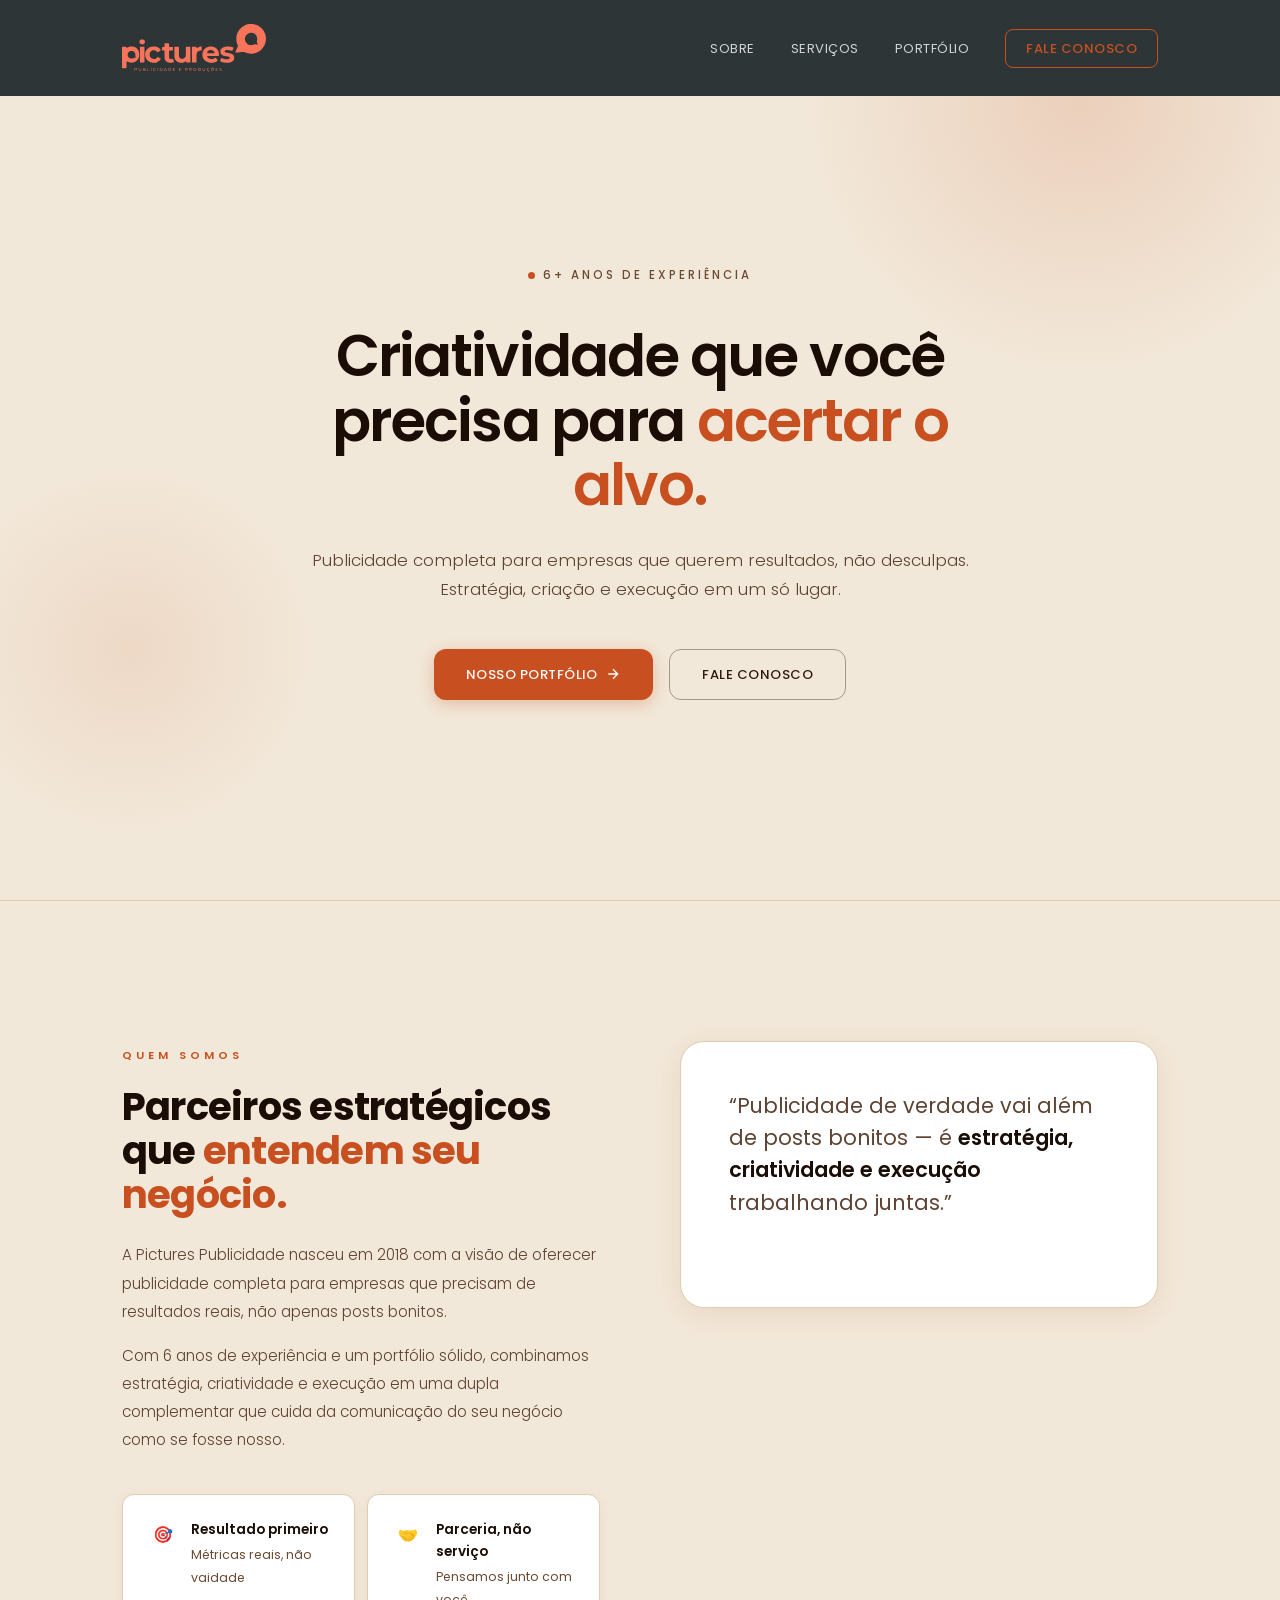
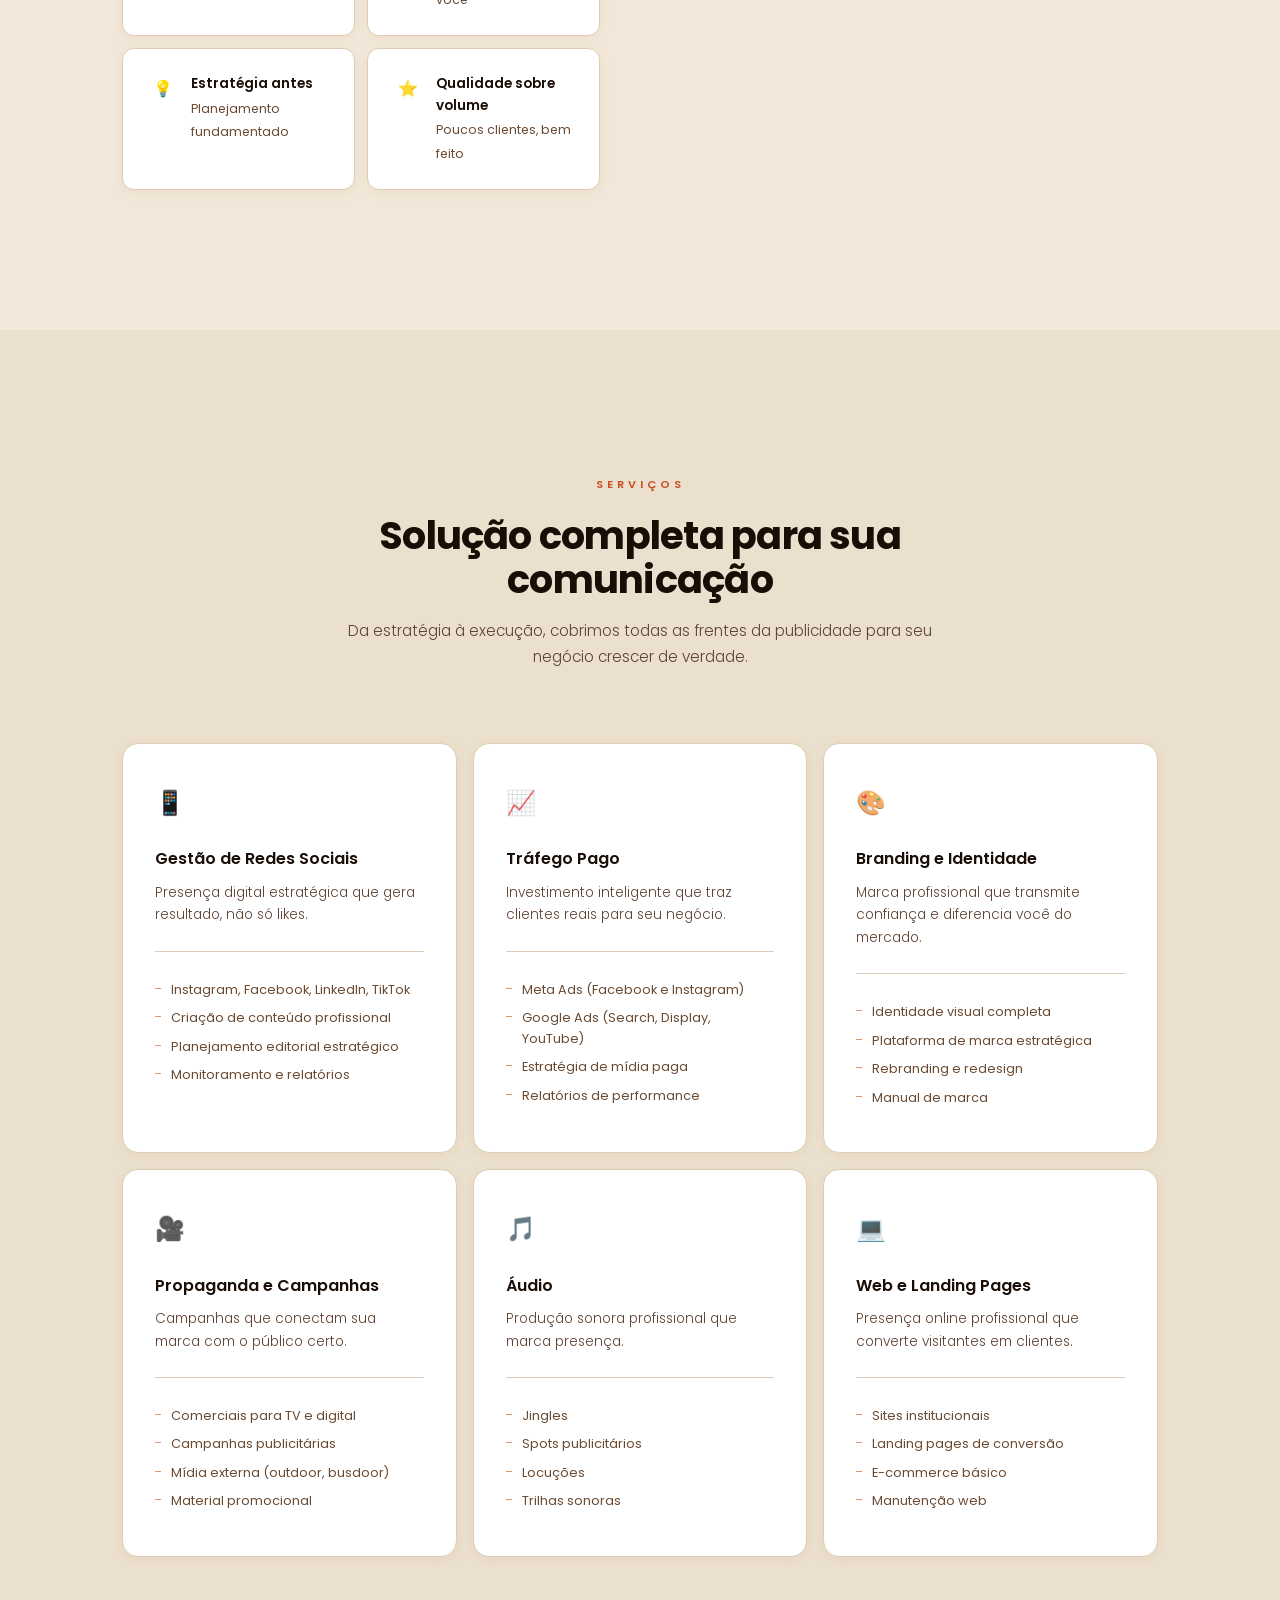
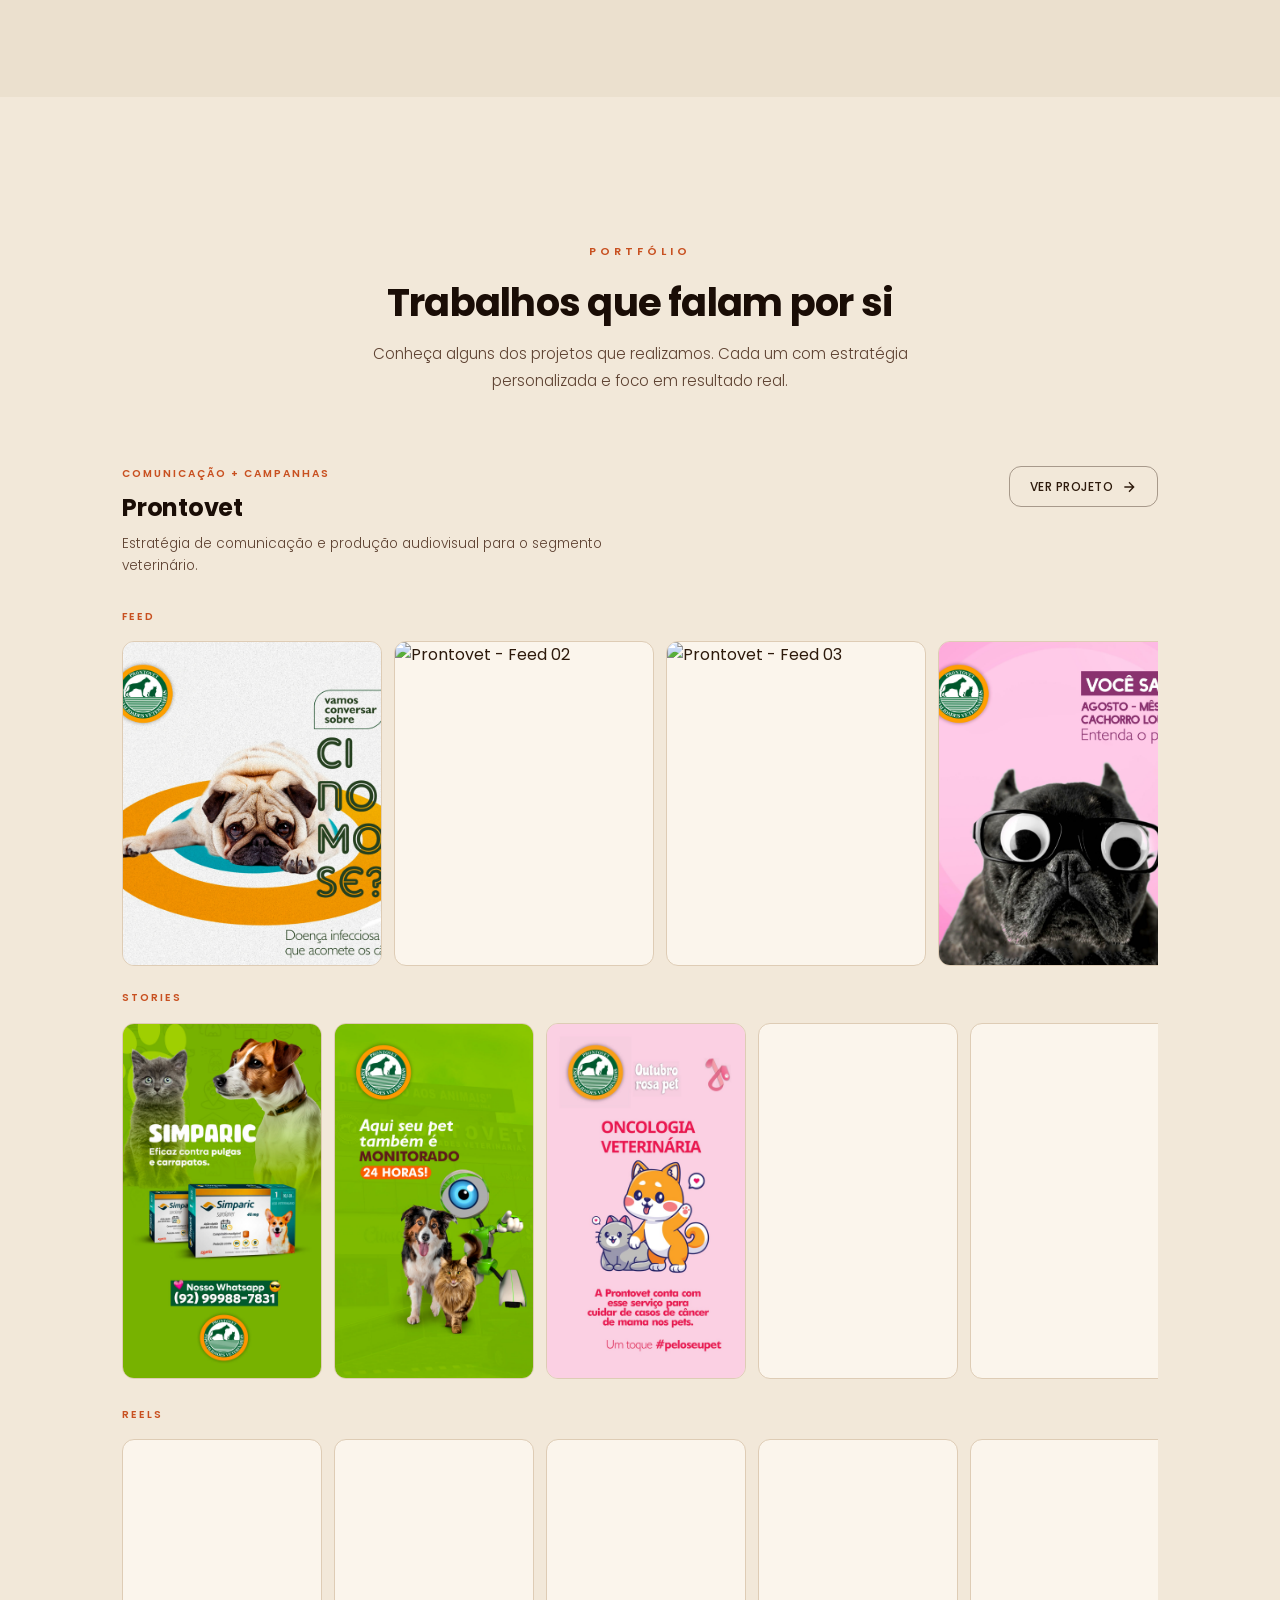
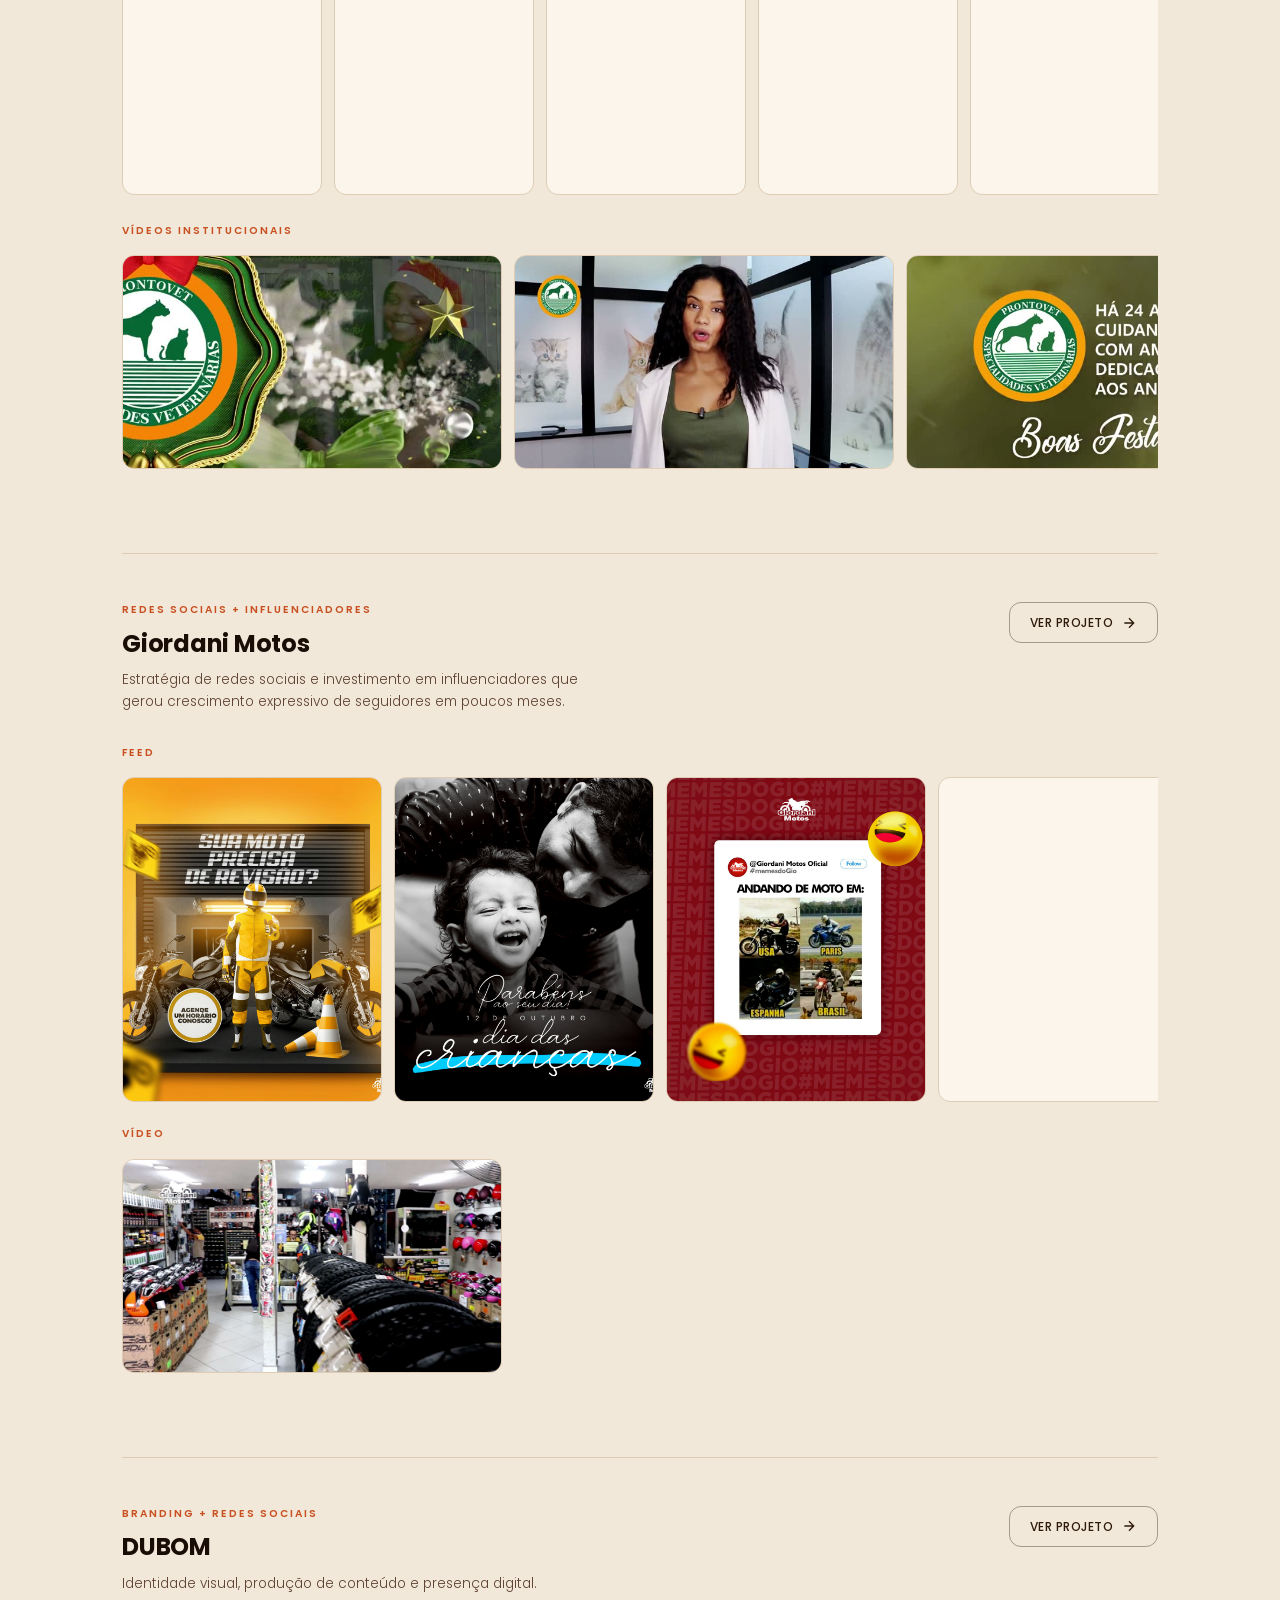
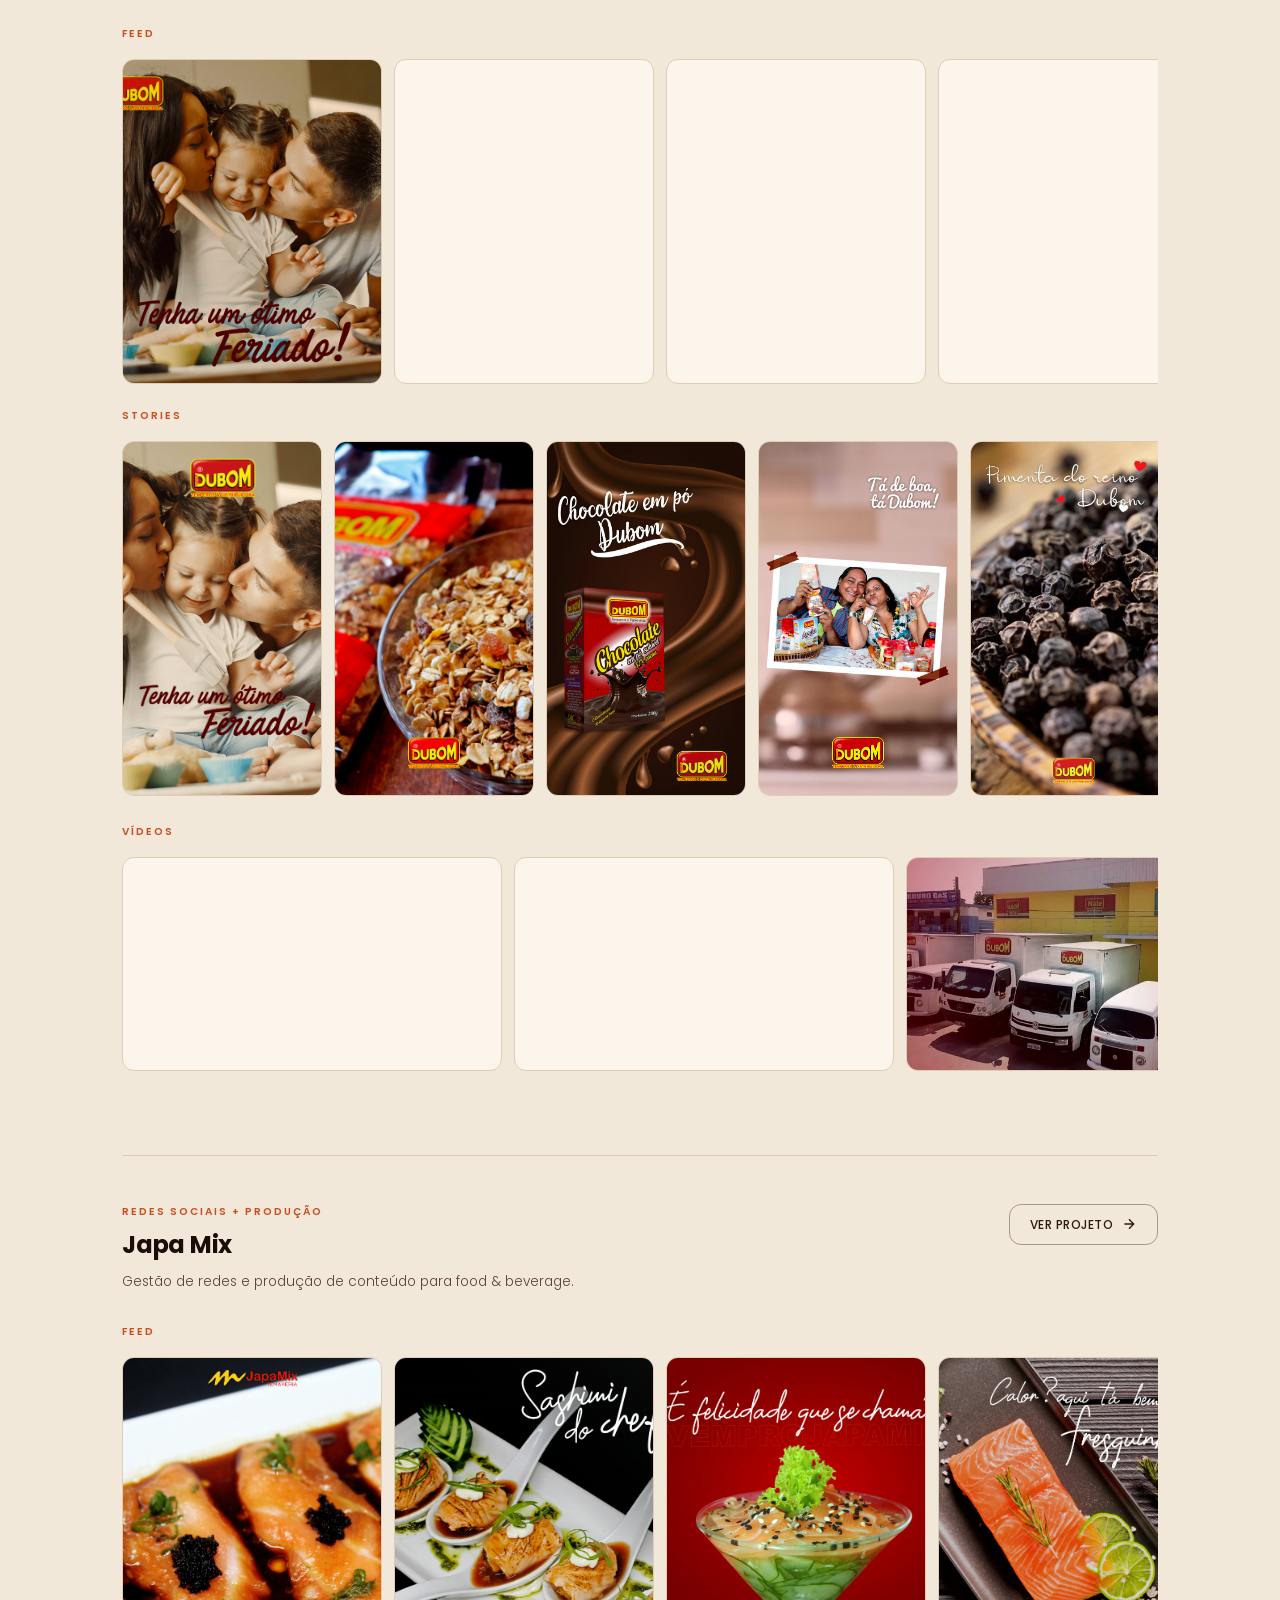
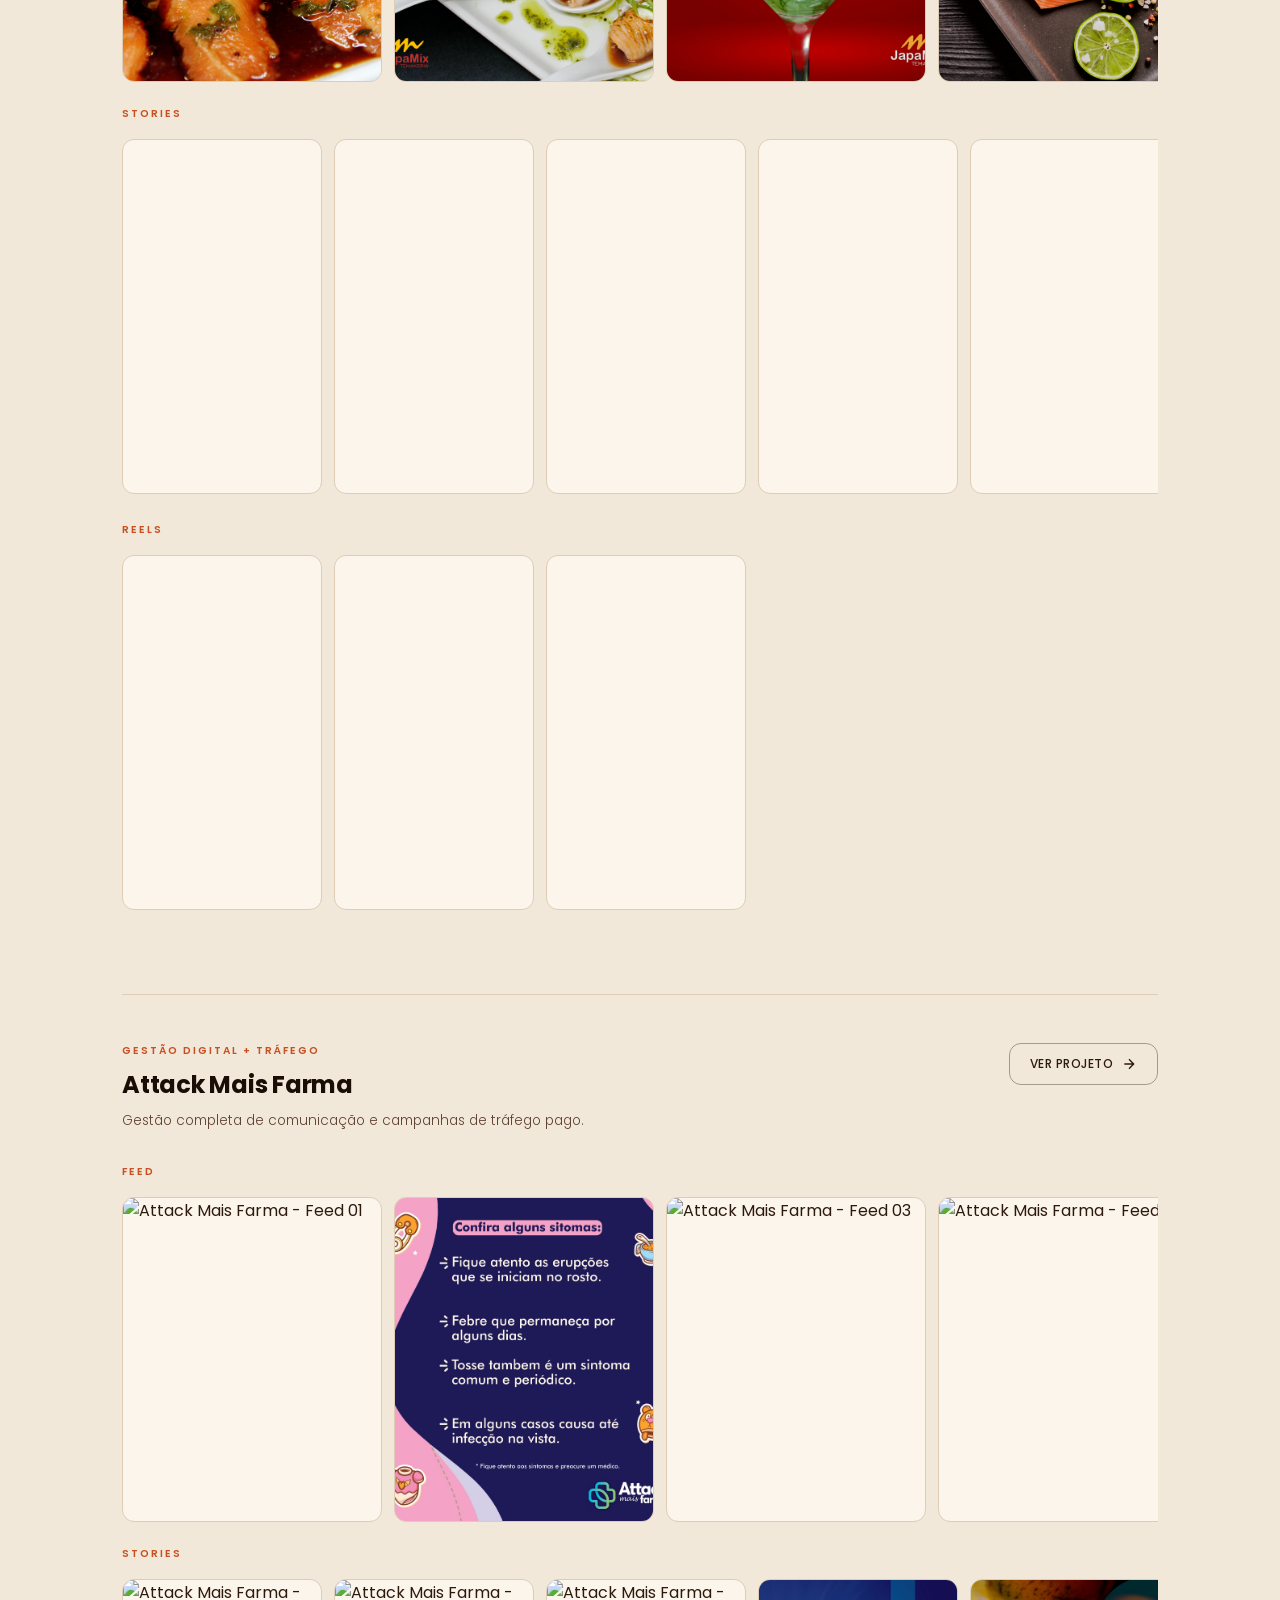
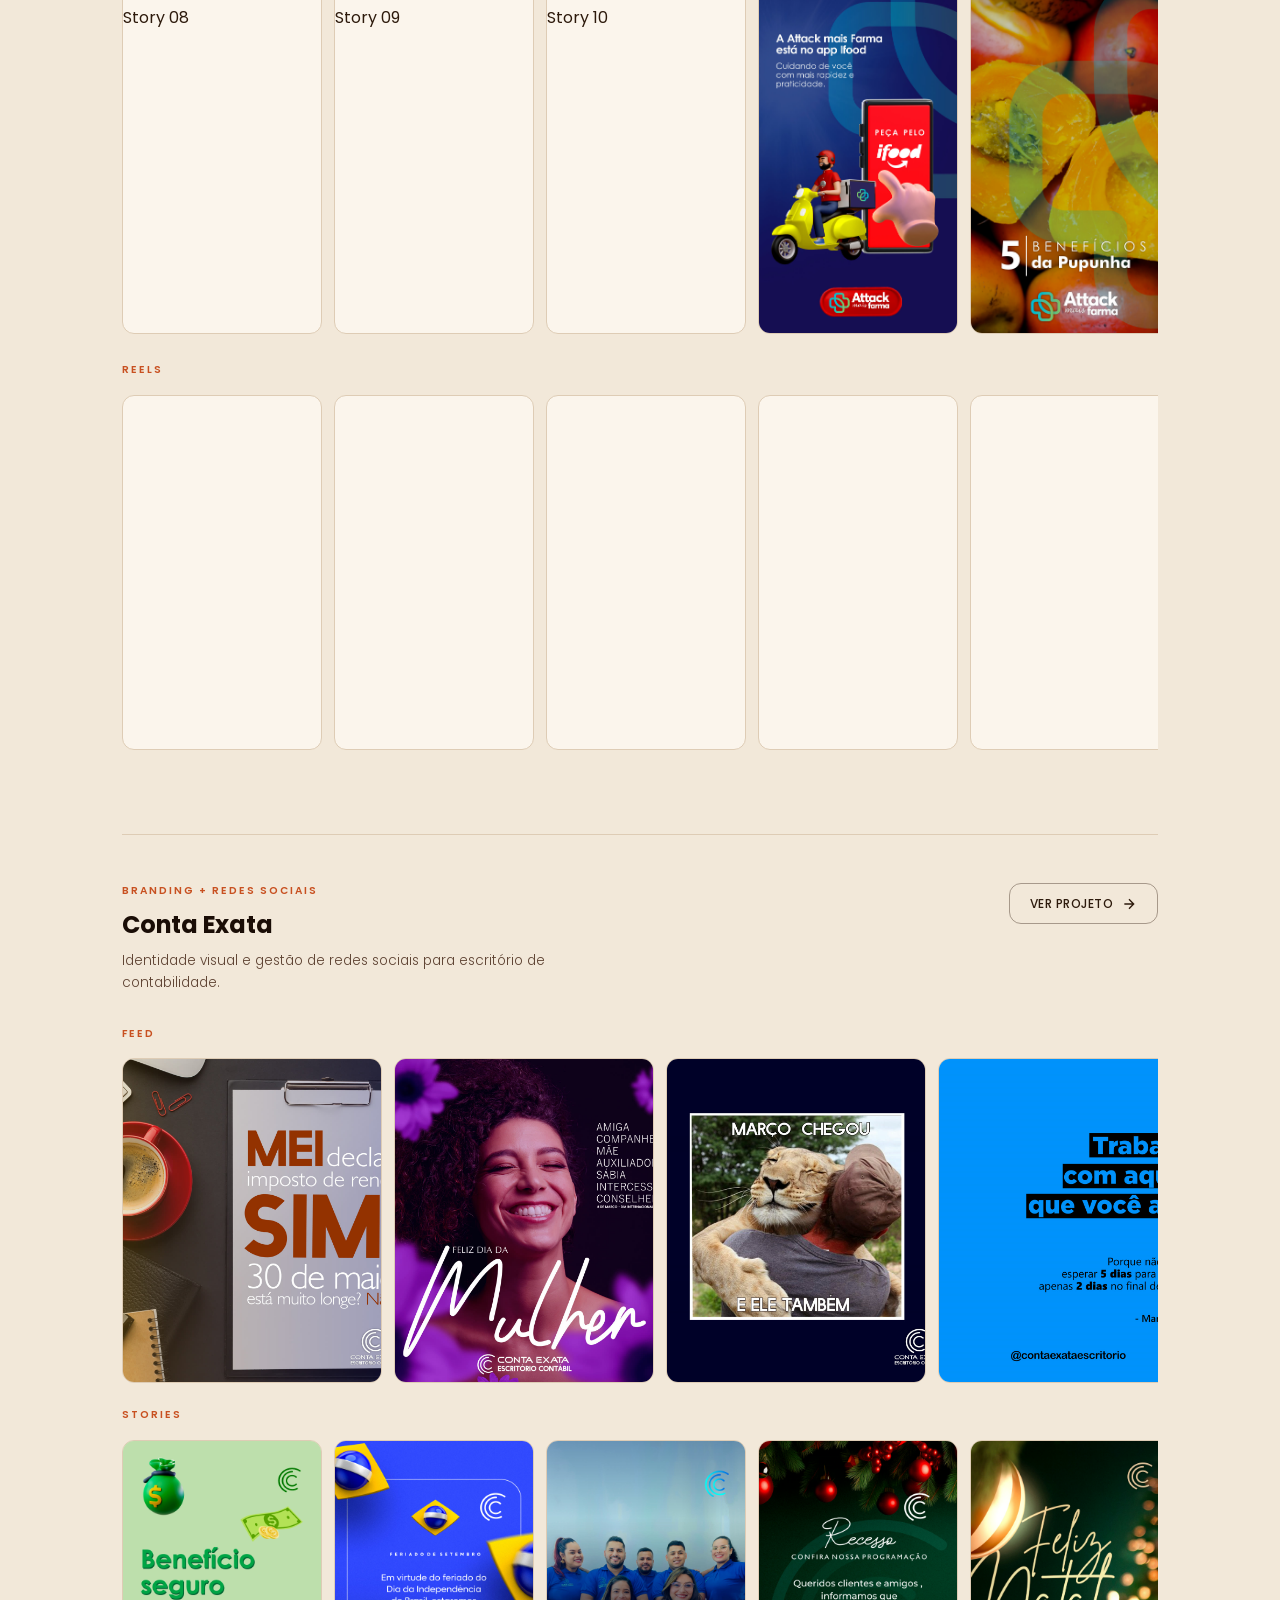
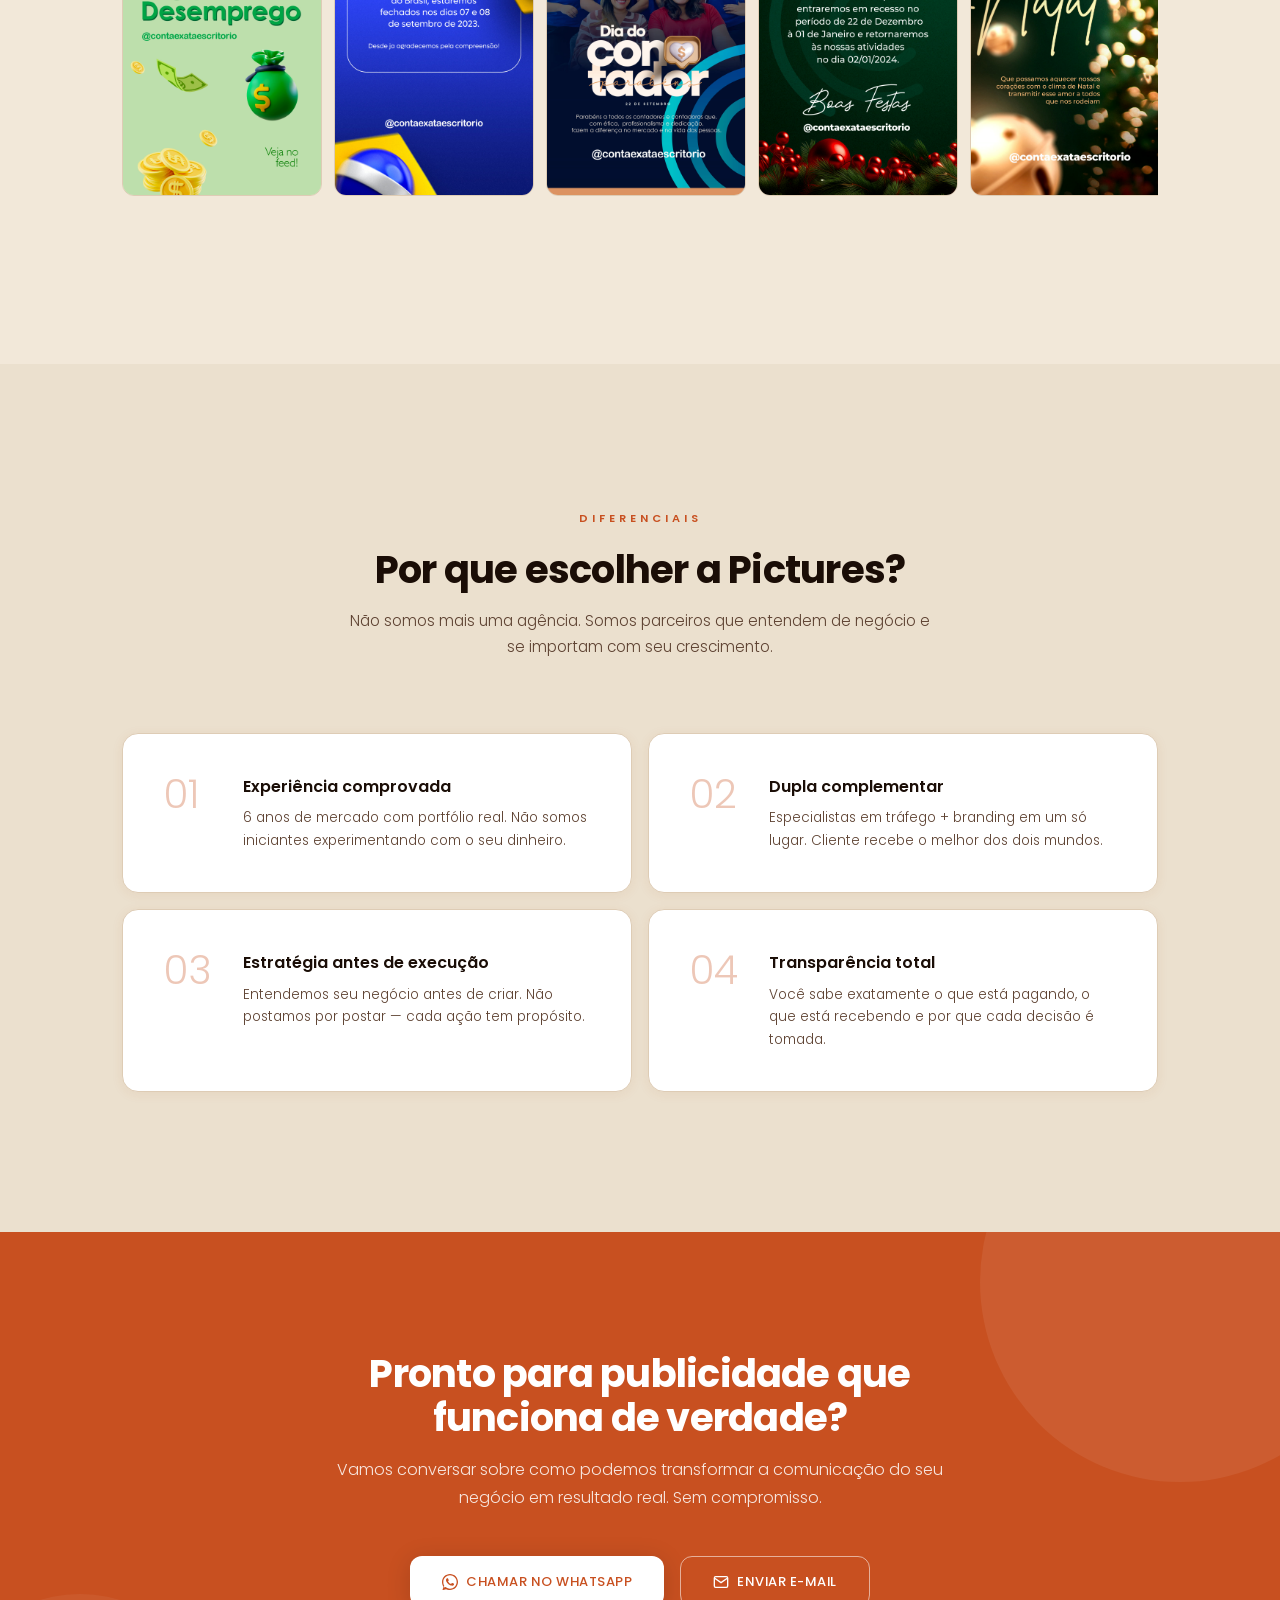
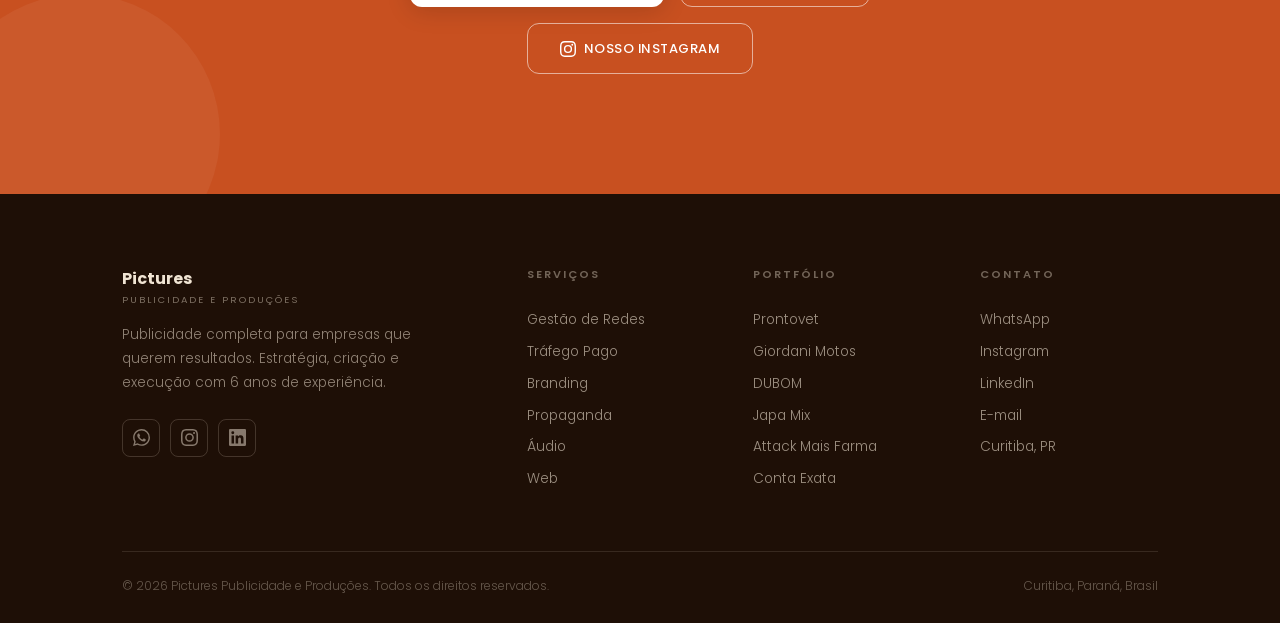
==== index.html @ f19fa48e "Fix DUBOM duplicate video, reorder feed image, remove wrong Japa Mix stories - index.html: remove vt" ====
<!DOCTYPE html>
<html lang="pt-BR">
<head>
  <meta charset="UTF-8">
  <meta name="viewport" content="width=device-width, initial-scale=1.0">
  <title>Pictures Publicidade e Produções | Publicidade Estratégica em Curitiba</title>
  <meta name="description" content="Agência de publicidade completa em Curitiba. Gestão de redes sociais, tráfego pago, branding e produção audiovisual. 6 anos de experiência, resultados reais.">
  <meta name="keywords" content="agência publicidade curitiba, gestão redes sociais, tráfego pago, branding, identidade visual, marketing digital">

  <!-- Open Graph -->
  <meta property="og:title" content="Pictures Publicidade e Produções">
  <meta property="og:description" content="Criatividade que você precisa para acertar o alvo. Publicidade estratégica para empresas que querem resultados.">
  <meta property="og:type" content="website">
  <meta property="og:locale" content="pt_BR">

  <!-- Fonts: preconnect + preload critical weight -->
  <link rel="preconnect" href="https://fonts.googleapis.com">
  <link rel="preconnect" href="https://fonts.gstatic.com" crossorigin>
  <link rel="preload" as="style" href="https://fonts.googleapis.com/css2?family=Poppins:wght@300;400;500;600;700;800&display=swap">
  <link rel="stylesheet" href="https://fonts.googleapis.com/css2?family=Poppins:wght@300;400;500;600;700;800&display=swap" media="print" onload="this.media='all'">
  <noscript><link rel="stylesheet" href="https://fonts.googleapis.com/css2?family=Poppins:wght@300;400;500;600;700;800&display=swap"></noscript>

  <!-- Styles: preload + non-blocking -->
  <link rel="preload" as="style" href="css/style.css">
  <link rel="stylesheet" href="css/style.css">

  <!-- Critical inline styles for above-the-fold -->
  <style>
    :root{--bg:#F2E8D9;--white:#FFFFFF;--dark:#1A0D06;--text:#2D1A0C;--text-secondary:#5E4232;--text-muted:#6B4A32;--accent:#C85020;--border:#DECCB5;--font:'Poppins',sans-serif;--container:1100px;--radius-sm:8px;--radius-md:12px}
    *,*::before,*::after{margin:0;padding:0;box-sizing:border-box}
    html{font-size:16px}body{font-family:var(--font);color:var(--text);background:var(--bg);line-height:1.6;overflow-x:hidden}
    img{max-width:100%;height:auto;display:block}a{text-decoration:none;color:inherit}
    .container{max-width:var(--container);margin:0 auto;padding:0 32px}
    .nav{position:fixed;top:0;left:0;right:0;z-index:1000;padding:24px 0;background:#2D3537}
    .nav .container{display:flex;align-items:center;justify-content:space-between}
    .nav-logo{display:flex;align-items:center;gap:10px}.nav-logo img{height:48px;width:auto}
    .hero{min-height:100vh;display:flex;align-items:center;background:var(--bg)}
    .hero .container{position:relative;z-index:2;display:flex;flex-direction:column;align-items:center;text-align:center;padding-top:140px;padding-bottom:80px}
    .hero h1{font-size:clamp(2.4rem,4.5vw,3.6rem);font-weight:600;color:var(--dark);line-height:1.12;margin-bottom:28px;letter-spacing:-0.03em}
    .hero h1 .highlight{color:var(--accent)}
  </style>

  <!-- Favicon -->
  <link rel="icon" type="image/png" href="assets/icons/LOGO ÍCONE.png">

  <!-- Vercel Analytics & Speed Insights -->
  <script defer src="/_vercel/insights/script.js"></script>
  <script defer src="/_vercel/speed-insights/script.js"></script>
</head>
<body>

  <!-- NAVIGATION -->
  <nav class="nav" id="nav">
    <div class="container">
      <a href="/" class="nav-logo">
        <img decoding="async" src="logo/Vector.svg" alt="Pictures Publicidade" width="288" height="96">
        <div class="logo-text">
          <span>Pictures</span>
          <span>Publicidade e Produções</span>
        </div>
      </a>

      <div class="nav-links" id="navLinks">
        <a href="#sobre">Sobre</a>
        <a href="#servicos">Serviços</a>
        <a href="#portfolio">Portfólio</a>
        <a href="#contato" class="nav-cta">Fale Conosco</a>
      </div>

      <div class="nav-toggle" id="navToggle">
        <span></span>
        <span></span>
        <span></span>
      </div>
    </div>
  </nav>

  <!-- HERO -->
  <section class="hero" id="hero">
    <div class="container">
      <div class="hero-content">
        <div class="hero-badge">
          <span class="dot"></span>
          6+ anos de experiência
        </div>

        <h1>
          Criatividade que você precisa para
          <span class="highlight">acertar o alvo.</span>
        </h1>

        <p>
          Publicidade completa para empresas que querem resultados, não desculpas.
          Estratégia, criação e execução em um só lugar.
        </p>

        <div class="hero-actions">
          <a href="#portfolio" class="btn btn-primary">
            Nosso Portfólio
            <svg viewBox="0 0 24 24" fill="none" stroke="currentColor" stroke-width="2"><path d="M5 12h14M12 5l7 7-7 7"/></svg>
          </a>
          <a href="#contato" class="btn btn-outline">
            Fale Conosco
          </a>
        </div>

      </div>

    </div>
  </section>

  <!-- ABOUT -->
  <section class="about" id="sobre">
    <div class="container">
      <div class="about-grid">
        <div class="about-content reveal">
          <div class="section-tag">Quem Somos</div>

          <h2>
            Parceiros estratégicos que
            <span class="highlight">entendem seu negócio.</span>
          </h2>

          <p>
            A Pictures Publicidade nasceu em 2018 com a visão de oferecer publicidade completa
            para empresas que precisam de resultados reais, não apenas posts bonitos.
          </p>
          <p>
            Com 6 anos de experiência e um portfólio sólido, combinamos estratégia, criatividade
            e execução em uma dupla complementar que cuida da comunicação do seu negócio como se fosse nosso.
          </p>

          <div class="about-values">
            <div class="about-value">
              <div class="icon">&#127919;</div>
              <div>
                <h4>Resultado primeiro</h4>
                <p>Métricas reais, não vaidade</p>
              </div>
            </div>
            <div class="about-value">
              <div class="icon">&#129309;</div>
              <div>
                <h4>Parceria, não serviço</h4>
                <p>Pensamos junto com você</p>
              </div>
            </div>
            <div class="about-value">
              <div class="icon">&#128161;</div>
              <div>
                <h4>Estratégia antes</h4>
                <p>Planejamento fundamentado</p>
              </div>
            </div>
            <div class="about-value">
              <div class="icon">&#11088;</div>
              <div>
                <h4>Qualidade sobre volume</h4>
                <p>Poucos clientes, bem feito</p>
              </div>
            </div>
          </div>
        </div>

        <div class="about-visual reveal reveal-delay-2">
          <div class="about-card">
            <div class="tagline">
              &ldquo;Publicidade de verdade vai além de posts bonitos &mdash; é
              <span class="highlight">estratégia, criatividade e execução</span>
              trabalhando juntas.&rdquo;
            </div>

          </div>
        </div>
      </div>
    </div>
  </section>

  <!-- SERVICES -->
  <section class="services" id="servicos">
    <div class="container">
      <div class="section-header reveal">
        <div class="section-tag">Serviços</div>
        <h2>Solução completa para sua comunicação</h2>
        <p>
          Da estratégia à execução, cobrimos todas as frentes da publicidade
          para seu negócio crescer de verdade.
        </p>
      </div>

      <div class="services-grid">
        <div class="service-card reveal">
          <div class="service-icon">&#128241;</div>
          <h3>Gestão de Redes Sociais</h3>
          <p>Presença digital estratégica que gera resultado, não só likes.</p>
          <ul class="service-list">
            <li>Instagram, Facebook, LinkedIn, TikTok</li>
            <li>Criação de conteúdo profissional</li>
            <li>Planejamento editorial estratégico</li>
            <li>Monitoramento e relatórios</li>
          </ul>
        </div>

        <div class="service-card reveal reveal-delay-1">
          <div class="service-icon">&#128200;</div>
          <h3>Tráfego Pago</h3>
          <p>Investimento inteligente que traz clientes reais para seu negócio.</p>
          <ul class="service-list">
            <li>Meta Ads (Facebook e Instagram)</li>
            <li>Google Ads (Search, Display, YouTube)</li>
            <li>Estratégia de mídia paga</li>
            <li>Relatórios de performance</li>
          </ul>
        </div>

        <div class="service-card reveal reveal-delay-2">
          <div class="service-icon">&#127912;</div>
          <h3>Branding e Identidade</h3>
          <p>Marca profissional que transmite confiança e diferencia você do mercado.</p>
          <ul class="service-list">
            <li>Identidade visual completa</li>
            <li>Plataforma de marca estratégica</li>
            <li>Rebranding e redesign</li>
            <li>Manual de marca</li>
          </ul>
        </div>

        <div class="service-card reveal">
          <div class="service-icon">&#127909;</div>
          <h3>Propaganda e Campanhas</h3>
          <p>Campanhas que conectam sua marca com o público certo.</p>
          <ul class="service-list">
            <li>Comerciais para TV e digital</li>
            <li>Campanhas publicitárias</li>
            <li>Mídia externa (outdoor, busdoor)</li>
            <li>Material promocional</li>
          </ul>
        </div>

        <div class="service-card reveal reveal-delay-1">
          <div class="service-icon">&#127925;</div>
          <h3>Áudio</h3>
          <p>Produção sonora profissional que marca presença.</p>
          <ul class="service-list">
            <li>Jingles</li>
            <li>Spots publicitários</li>
            <li>Locuções</li>
            <li>Trilhas sonoras</li>
          </ul>
        </div>

        <div class="service-card reveal reveal-delay-2">
          <div class="service-icon">&#128187;</div>
          <h3>Web e Landing Pages</h3>
          <p>Presença online profissional que converte visitantes em clientes.</p>
          <ul class="service-list">
            <li>Sites institucionais</li>
            <li>Landing pages de conversão</li>
            <li>E-commerce básico</li>
            <li>Manutenção web</li>
          </ul>
        </div>
      </div>
    </div>
  </section>

  <!-- PORTFOLIO -->
  <section class="portfolio" id="portfolio">
    <div class="container">
      <div class="section-header reveal">
        <div class="section-tag">Portfólio</div>
        <h2>Trabalhos que falam por si</h2>
        <p>
          Conheça alguns dos projetos que realizamos. Cada um com estratégia
          personalizada e foco em resultado real.
        </p>
      </div>

      <div class="portfolio-clients">

        <!-- ===== PRONTOVET (PRIMEIRO) ===== -->
        <div class="portfolio-client reveal">
          <div class="portfolio-client-header">
            <div>
              <span class="portfolio-client-category">Comunicação + Campanhas</span>
              <h3>Prontovet</h3>
              <p>Estratégia de comunicação e produção audiovisual para o segmento veterinário.</p>
            </div>
            <a href="portfolio/prontovet.html" class="btn btn-outline btn-sm">
              Ver projeto
              <svg viewBox="0 0 24 24" fill="none" stroke="currentColor" stroke-width="2" width="14" height="14"><path d="M5 12h14M12 5l7 7-7 7"/></svg>
            </a>
          </div>

          <span class="carousel-label">Feed</span>
          <div class="image-row image-row-feed" style="margin-bottom: 20px;">
            <div class="row-img" data-lightbox><img decoding="async" src="assets/portfolio/prontovet/imagens/01.jpg" alt="Prontovet - Feed 01" loading="lazy"></div>
            <div class="row-img" data-lightbox><img decoding="async" src="assets/portfolio/prontovet/imagens/02.jpg" alt="Prontovet - Feed 02" loading="lazy"></div>
            <div class="row-img" data-lightbox><img decoding="async" src="assets/portfolio/prontovet/imagens/03.jpg" alt="Prontovet - Feed 03" loading="lazy"></div>
            <div class="row-img" data-lightbox><img decoding="async" src="assets/portfolio/prontovet/imagens/09.jpg" alt="Prontovet - Feed 09" loading="lazy"></div>
            <div class="row-img" data-lightbox><img decoding="async" src="assets/portfolio/prontovet/imagens/10.jpg" alt="Prontovet - Feed 10" loading="lazy"></div>
            <div class="row-img" data-lightbox><img decoding="async" src="assets/portfolio/prontovet/imagens/11.jpg" alt="Prontovet - Feed 11" loading="lazy"></div>
            <div class="row-img" data-lightbox><img decoding="async" src="assets/portfolio/prontovet/imagens/16.jpg" alt="Prontovet - Feed 16" loading="lazy"></div>
            <div class="row-img" data-lightbox><img decoding="async" src="assets/portfolio/prontovet/imagens/18.jpg" alt="Prontovet - Feed 18" loading="lazy"></div>
            <div class="row-img" data-lightbox><img decoding="async" src="assets/portfolio/prontovet/imagens/19.jpg" alt="Prontovet - Feed 19" loading="lazy"></div>
            <div class="row-img" data-lightbox><img decoding="async" src="assets/portfolio/prontovet/imagens/20.jpg" alt="Prontovet - Feed 20" loading="lazy"></div>
            <div class="row-img" data-lightbox><img decoding="async" src="assets/portfolio/prontovet/imagens/21.jpg" alt="Prontovet - Feed 21" loading="lazy"></div>
          </div>

          <span class="carousel-label">Stories</span>
          <div class="image-row image-row-stories" style="margin-bottom: 24px;">
            <div class="row-img" data-lightbox><img decoding="async" src="assets/portfolio/prontovet/imagens/12 STORYS.jpg" alt="Prontovet - Story 12" loading="lazy"></div>
            <div class="row-img" data-lightbox><img decoding="async" src="assets/portfolio/prontovet/imagens/13 STORYS.jpg" alt="Prontovet - Story 13" loading="lazy"></div>
            <div class="row-img" data-lightbox><img decoding="async" src="assets/portfolio/prontovet/imagens/15 STORYS.jpg" alt="Prontovet - Story 15" loading="lazy"></div>
            <div class="row-img" data-lightbox><img decoding="async" src="assets/portfolio/prontovet/imagens/16 STORYS.jpg" alt="Prontovet - Story 16" loading="lazy"></div>
            <div class="row-img" data-lightbox><img decoding="async" src="assets/portfolio/prontovet/imagens/17 STORYS.jpg" alt="Prontovet - Story 17" loading="lazy"></div>
            <div class="row-img" data-lightbox><img decoding="async" src="assets/portfolio/prontovet/imagens/18 STORYS.jpg" alt="Prontovet - Story 18" loading="lazy"></div>
            <div class="row-img" data-lightbox><img decoding="async" src="assets/portfolio/prontovet/imagens/19 STORYS.jpg" alt="Prontovet - Story 19" loading="lazy"></div>
            <div class="row-img" data-lightbox><img decoding="async" src="assets/portfolio/prontovet/imagens/20 STORYS.jpg" alt="Prontovet - Story 20" loading="lazy"></div>
            <div class="row-img" data-lightbox><img decoding="async" src="assets/portfolio/prontovet/imagens/21 STORYS.jpg" alt="Prontovet - Story 21" loading="lazy"></div>

            <div class="row-img" data-lightbox><img decoding="async" src="assets/portfolio/prontovet/imagens/23 STORYS.jpg" alt="Prontovet - Story 23" loading="lazy"></div>
          </div>

          <div class="carousel">
            <span class="carousel-label">Reels</span>
            <div class="carousel-wrapper">
              <button class="carousel-arrow carousel-prev" aria-label="Anterior">&#8249;</button>
              <div class="carousel-track">
                <div class="carousel-item item-reel"><video src="assets/portfolio/prontovet/reels/reels-01.mp4" muted playsinline loop preload="metadata"></video></div>
                <div class="carousel-item item-reel"><video src="assets/portfolio/prontovet/reels/reels-02.mp4" muted playsinline loop preload="metadata"></video></div>
                <div class="carousel-item item-reel"><video src="assets/portfolio/prontovet/reels/reels-03.mp4" muted playsinline loop preload="metadata"></video></div>
                <div class="carousel-item item-reel"><video src="assets/portfolio/prontovet/reels/reels-04.mp4" muted playsinline loop preload="metadata"></video></div>
                <div class="carousel-item item-reel"><video src="assets/portfolio/prontovet/reels/reels-05.mp4" muted playsinline loop preload="metadata"></video></div>
              </div>
              <button class="carousel-arrow carousel-next" aria-label="Próximo">&#8250;</button>
            </div>
          </div>

          <div class="carousel">
            <span class="carousel-label">Vídeos Institucionais</span>
            <div class="carousel-wrapper">
              <button class="carousel-arrow carousel-prev" aria-label="Anterior">&#8249;</button>
              <div class="carousel-track">
                <div class="carousel-item item-video"><video src="assets/portfolio/prontovet/videos/vt-01.mp4" poster="assets/portfolio/prontovet/videos/posters/vt-01.jpg" muted playsinline loop preload="metadata"></video></div>
                <div class="carousel-item item-video"><video src="assets/portfolio/prontovet/videos/vt-02.mp4" poster="assets/portfolio/prontovet/videos/posters/vt-02.jpg" muted playsinline loop preload="metadata"></video></div>
                <div class="carousel-item item-video"><video src="assets/portfolio/prontovet/videos/vt-03.mp4" poster="assets/portfolio/prontovet/videos/posters/vt-03.jpg" muted playsinline loop preload="metadata"></video></div>
                <div class="carousel-item item-video"><video src="assets/portfolio/prontovet/videos/vt-04.mp4" poster="assets/portfolio/prontovet/videos/posters/vt-04.jpg" muted playsinline loop preload="metadata"></video></div>
                <div class="carousel-item item-video"><video src="assets/portfolio/prontovet/videos/vt-05.mp4" poster="assets/portfolio/prontovet/videos/posters/vt-05.jpg" muted playsinline loop preload="metadata"></video></div>
                <div class="carousel-item item-video"><video src="assets/portfolio/prontovet/videos/vt-06.mp4" poster="assets/portfolio/prontovet/videos/posters/vt-06.jpg" muted playsinline loop preload="metadata"></video></div>
                <div class="carousel-item item-video"><video src="assets/portfolio/prontovet/videos/vt-07.mp4" poster="assets/portfolio/prontovet/videos/posters/vt-07.jpg" muted playsinline loop preload="metadata"></video></div>
              </div>
              <button class="carousel-arrow carousel-next" aria-label="Próximo">&#8250;</button>
            </div>
          </div>
        </div>

        <!-- ===== GIORDANI MOTOS ===== -->
        <div class="portfolio-client reveal">
          <div class="portfolio-client-header">
            <div>
              <span class="portfolio-client-category">Redes Sociais + Influenciadores</span>
              <h3>Giordani Motos</h3>
              <p>Estratégia de redes sociais e investimento em influenciadores que gerou crescimento expressivo de seguidores em poucos meses.</p>
            </div>
            <a href="portfolio/giordani-motos.html" class="btn btn-outline btn-sm">
              Ver projeto
              <svg viewBox="0 0 24 24" fill="none" stroke="currentColor" stroke-width="2" width="14" height="14"><path d="M5 12h14M12 5l7 7-7 7"/></svg>
            </a>
          </div>

          <span class="carousel-label">Feed</span>
          <div class="image-row image-row-feed" style="margin-bottom: 20px;">
            <div class="row-img" data-lightbox><img decoding="async" src="assets/portfolio/giordani-motos/imagens/img-01.jpg" alt="Giordani Motos - 01" loading="lazy"></div>
            <div class="row-img" data-lightbox><img decoding="async" src="assets/portfolio/giordani-motos/imagens/img-02.jpg" alt="Giordani Motos - 02" loading="lazy"></div>
            <div class="row-img" data-lightbox><img decoding="async" src="assets/portfolio/giordani-motos/imagens/img-03.jpg" alt="Giordani Motos - 03" loading="lazy"></div>
            <div class="row-img" data-lightbox><img decoding="async" src="assets/portfolio/giordani-motos/imagens/img-04.jpg" alt="Giordani Motos - 04" loading="lazy"></div>
            <div class="row-img" data-lightbox><img decoding="async" src="assets/portfolio/giordani-motos/imagens/img-05.jpg" alt="Giordani Motos - 05" loading="lazy"></div>
            <div class="row-img" data-lightbox><img decoding="async" src="assets/portfolio/giordani-motos/imagens/img-06.jpg" alt="Giordani Motos - 06" loading="lazy"></div>
            <div class="row-img" data-lightbox><img decoding="async" src="assets/portfolio/giordani-motos/imagens/img-07.jpg" alt="Giordani Motos - 07" loading="lazy"></div>
            <div class="row-img" data-lightbox><img decoding="async" src="assets/portfolio/giordani-motos/imagens/img-08.jpg" alt="Giordani Motos - 08" loading="lazy"></div>
            <div class="row-img" data-lightbox><img decoding="async" src="assets/portfolio/giordani-motos/imagens/img-09.jpg" alt="Giordani Motos - 09" loading="lazy"></div>
            <div class="row-img" data-lightbox><img decoding="async" src="assets/portfolio/giordani-motos/imagens/img-10.jpg" alt="Giordani Motos - 10" loading="lazy"></div>
            <div class="row-img" data-lightbox><img decoding="async" src="assets/portfolio/giordani-motos/imagens/img-11.jpg" alt="Giordani Motos - 11" loading="lazy"></div>
            <div class="row-img" data-lightbox><img decoding="async" src="assets/portfolio/giordani-motos/imagens/img-12.jpg" alt="Giordani Motos - 12" loading="lazy"></div>
            <div class="row-img" data-lightbox><img decoding="async" src="assets/portfolio/giordani-motos/imagens/img-14.jpg" alt="Giordani Motos - 14" loading="lazy"></div>
            <div class="row-img" data-lightbox><img decoding="async" src="assets/portfolio/giordani-motos/imagens/img-15.jpg" alt="Giordani Motos - 15" loading="lazy"></div>
            <div class="row-img" data-lightbox><img decoding="async" src="assets/portfolio/giordani-motos/imagens/img-16.jpg" alt="Giordani Motos - 16" loading="lazy"></div>
            <div class="row-img" data-lightbox><img decoding="async" src="assets/portfolio/giordani-motos/imagens/img-17.jpg" alt="Giordani Motos - 17" loading="lazy"></div>
            <div class="row-img" data-lightbox><img decoding="async" src="assets/portfolio/giordani-motos/imagens/img-18.jpg" alt="Giordani Motos - 18" loading="lazy"></div>
            <div class="row-img" data-lightbox><img decoding="async" src="assets/portfolio/giordani-motos/imagens/img-19.jpg" alt="Giordani Motos - 19" loading="lazy"></div>
            <div class="row-img" data-lightbox><img decoding="async" src="assets/portfolio/giordani-motos/imagens/img-20.jpg" alt="Giordani Motos - 20" loading="lazy"></div>
            <div class="row-img" data-lightbox><img decoding="async" src="assets/portfolio/giordani-motos/imagens/img-21.jpg" alt="Giordani Motos - 21" loading="lazy"></div>
          </div>

          <div class="carousel">
            <span class="carousel-label">Vídeo</span>
            <div class="carousel-wrapper">
              <button class="carousel-arrow carousel-prev" aria-label="Anterior">&#8249;</button>
              <div class="carousel-track">
                <div class="carousel-item item-video"><video src="assets/portfolio/giordani-motos/videos/vt-01.mp4" poster="assets/portfolio/giordani-motos/videos/poster-vt-01.jpg" muted playsinline loop preload="metadata"></video></div>
              </div>
              <button class="carousel-arrow carousel-next" aria-label="Próximo">&#8250;</button>
            </div>
          </div>
        </div>

        <!-- ===== DUBOM ===== -->
        <div class="portfolio-client reveal">
          <div class="portfolio-client-header">
            <div>
              <span class="portfolio-client-category">Branding + Redes Sociais</span>
              <h3>DUBOM</h3>
              <p>Identidade visual, produção de conteúdo e presença digital.</p>
            </div>
            <a href="portfolio/dubom.html" class="btn btn-outline btn-sm">
              Ver projeto
              <svg viewBox="0 0 24 24" fill="none" stroke="currentColor" stroke-width="2" width="14" height="14"><path d="M5 12h14M12 5l7 7-7 7"/></svg>
            </a>
          </div>

          <span class="carousel-label">Feed</span>
          <div class="image-row image-row-feed" style="margin-bottom: 20px;">
            <div class="row-img" data-lightbox><img decoding="async" src="assets/portfolio/dubom/imagens/img-02.jpg" alt="DUBOM - Dia da Massa" loading="lazy"></div>
            <div class="row-img" data-lightbox><img decoding="async" src="assets/portfolio/dubom/imagens/img-04.jpg" alt="DUBOM - Thumbnail YouTube" loading="lazy"></div>
            <div class="row-img" data-lightbox><img decoding="async" src="assets/portfolio/dubom/imagens/img-05.jpg" alt="DUBOM - Molho de Pimenta" loading="lazy"></div>
            <div class="row-img" data-lightbox><img decoding="async" src="assets/portfolio/dubom/imagens/img-06.jpg" alt="DUBOM - Granola" loading="lazy"></div>
            <div class="row-img" data-lightbox><img decoding="async" src="assets/portfolio/dubom/imagens/img-08.jpg" alt="DUBOM - Foto 08" loading="lazy"></div>
            <div class="row-img" data-lightbox><img decoding="async" src="assets/portfolio/dubom/imagens/img-09.jpg" alt="DUBOM - Foto 09" loading="lazy"></div>
            <div class="row-img" data-lightbox><img decoding="async" src="assets/portfolio/dubom/imagens/img-10.jpg" alt="DUBOM - 10" loading="lazy"></div>
            <div class="row-img" data-lightbox><img decoding="async" src="assets/portfolio/dubom/imagens/img-11.jpg" alt="DUBOM - 11" loading="lazy"></div>
            <div class="row-img" data-lightbox><img decoding="async" src="assets/portfolio/dubom/imagens/img-12.jpg" alt="DUBOM - 12" loading="lazy"></div>
            <div class="row-img" data-lightbox><img decoding="async" src="assets/portfolio/dubom/imagens/img-13.jpg" alt="DUBOM - 13" loading="lazy"></div>
            <div class="row-img" data-lightbox><img decoding="async" src="assets/portfolio/dubom/imagens/img-14.jpg" alt="DUBOM - 14" loading="lazy"></div>
            <div class="row-img" data-lightbox><img decoding="async" src="assets/portfolio/dubom/imagens/img-15.jpg" alt="DUBOM - 15" loading="lazy"></div>
            <div class="row-img" data-lightbox><img decoding="async" src="assets/portfolio/dubom/imagens/img-16.jpg" alt="DUBOM - 16" loading="lazy"></div>
            <div class="row-img" data-lightbox><img decoding="async" src="assets/portfolio/dubom/imagens/img-17.jpg" alt="DUBOM - 17" loading="lazy"></div>
            <div class="row-img" data-lightbox><img decoding="async" src="assets/portfolio/dubom/imagens/img-18.jpg" alt="DUBOM - 18" loading="lazy"></div>
            <div class="row-img" data-lightbox><img decoding="async" src="assets/portfolio/dubom/imagens/img-19.jpg" alt="DUBOM - 19" loading="lazy"></div>
            <div class="row-img" data-lightbox><img decoding="async" src="assets/portfolio/dubom/imagens/img-24.jpg" alt="DUBOM - 24" loading="lazy"></div>
            <div class="row-img" data-lightbox><img decoding="async" src="assets/portfolio/dubom/imagens/img-25.jpg" alt="DUBOM - 25" loading="lazy"></div>
            <div class="row-img" data-lightbox><img decoding="async" src="assets/portfolio/dubom/imagens/img-26.jpg" alt="DUBOM - 26" loading="lazy"></div>
            <div class="row-img" data-lightbox><img decoding="async" src="assets/portfolio/dubom/imagens/img-27.jpg" alt="DUBOM - 27" loading="lazy"></div>
            <div class="row-img" data-lightbox><img decoding="async" src="assets/portfolio/dubom/imagens/img-28.jpg" alt="DUBOM - 28" loading="lazy"></div>
            <div class="row-img" data-lightbox><img decoding="async" src="assets/portfolio/dubom/imagens/img-29.jpg" alt="DUBOM - 29" loading="lazy"></div>
            <div class="row-img" data-lightbox><img decoding="async" src="assets/portfolio/dubom/imagens/img-30.jpg" alt="DUBOM - 30" loading="lazy"></div>
            <div class="row-img" data-lightbox><img decoding="async" src="assets/portfolio/dubom/imagens/img-31.jpg" alt="DUBOM - 31" loading="lazy"></div>
            <div class="row-img" data-lightbox><img decoding="async" src="assets/portfolio/dubom/imagens/img-32.jpg" alt="DUBOM - 32" loading="lazy"></div>
            <div class="row-img" data-lightbox><img decoding="async" src="assets/portfolio/dubom/imagens/img-33.jpg" alt="DUBOM - 33" loading="lazy"></div>
            <div class="row-img" data-lightbox><img decoding="async" src="assets/portfolio/dubom/imagens/img-34.jpg" alt="DUBOM - 34" loading="lazy"></div>
            <div class="row-img" data-lightbox><img decoding="async" src="assets/portfolio/dubom/imagens/img-01.jpg" alt="DUBOM - Arte Use Dubom" loading="lazy"></div>
          </div>

          <span class="carousel-label">Stories</span>
          <div class="image-row image-row-stories" style="margin-bottom: 24px;">
            <div class="row-img" data-lightbox><img decoding="async" src="assets/portfolio/dubom/imagens/img-03.jpg" alt="DUBOM - Stories" loading="lazy"></div>
            <div class="row-img" data-lightbox><img decoding="async" src="assets/portfolio/dubom/imagens/img-07.jpg" alt="DUBOM - Stories Granola" loading="lazy"></div>
            <div class="row-img" data-lightbox><img decoding="async" src="assets/portfolio/dubom/imagens/img-21.jpg" alt="DUBOM - Story 21" loading="lazy"></div>
            <div class="row-img" data-lightbox><img decoding="async" src="assets/portfolio/dubom/imagens/img-22.jpg" alt="DUBOM - Story 22" loading="lazy"></div>
            <div class="row-img" data-lightbox><img decoding="async" src="assets/portfolio/dubom/imagens/img-23.jpg" alt="DUBOM - Story 23" loading="lazy"></div>
            <div class="row-img" data-lightbox><img decoding="async" src="assets/portfolio/dubom/imagens/img-35.jpg" alt="DUBOM - Story 35" loading="lazy"></div>
          </div>

          <div class="carousel">
            <span class="carousel-label">Vídeos</span>
            <div class="carousel-wrapper">
              <button class="carousel-arrow carousel-prev" aria-label="Anterior">&#8249;</button>
              <div class="carousel-track">
                <div class="carousel-item item-video"><video src="assets/portfolio/dubom/videos/vt-01.mp4" muted playsinline loop preload="metadata"></video></div>
                <div class="carousel-item item-video"><video src="assets/portfolio/dubom/videos/vt-02.mp4" muted playsinline loop preload="metadata"></video></div>
                <div class="carousel-item item-video"><video src="assets/portfolio/dubom/videos/vt-03.mp4" poster="assets/portfolio/dubom/videos/posters/vt-03.jpg" muted playsinline loop preload="metadata"></video></div>
                <div class="carousel-item item-video"><video src="assets/portfolio/dubom/videos/vt-04.mp4" poster="assets/portfolio/dubom/videos/posters/vt-04.jpg" muted playsinline loop preload="metadata"></video></div>
              </div>
              <button class="carousel-arrow carousel-next" aria-label="Próximo">&#8250;</button>
            </div>
          </div>
        </div>

        <!-- ===== JAPA MIX ===== -->
        <div class="portfolio-client reveal">
          <div class="portfolio-client-header">
            <div>
              <span class="portfolio-client-category">Redes Sociais + Produção</span>
              <h3>Japa Mix</h3>
              <p>Gestão de redes e produção de conteúdo para food & beverage.</p>
            </div>
            <a href="portfolio/japa-mix.html" class="btn btn-outline btn-sm">
              Ver projeto
              <svg viewBox="0 0 24 24" fill="none" stroke="currentColor" stroke-width="2" width="14" height="14"><path d="M5 12h14M12 5l7 7-7 7"/></svg>
            </a>
          </div>

          <span class="carousel-label">Feed</span>
          <div class="image-row image-row-feed" style="margin-bottom: 20px;">
            <div class="row-img" data-lightbox><img decoding="async" src="assets/portfolio/japa-mix/ARTE JAPA  MIX 48.jpg" alt="Japa Mix - Arte 48" loading="lazy"></div>
            <div class="row-img" data-lightbox><img decoding="async" src="assets/portfolio/japa-mix/ARTE JAPA  MIX 60.jpg" alt="Japa Mix - Arte 60" loading="lazy"></div>
            <div class="row-img" data-lightbox><img decoding="async" src="assets/portfolio/japa-mix/ARTE JAPA  MIX 75.jpg" alt="Japa Mix - Arte 75" loading="lazy"></div>
            <div class="row-img" data-lightbox><img decoding="async" src="assets/portfolio/japa-mix/ARTE JAPA  MIX 114.jpg" alt="Japa Mix - Arte 114" loading="lazy"></div>
            <div class="row-img" data-lightbox><img decoding="async" src="assets/portfolio/japa-mix/ARTE JAPA MIX 116.jpg" alt="Japa Mix - Arte 116" loading="lazy"></div>
            <div class="row-img" data-lightbox><img decoding="async" src="assets/portfolio/japa-mix/ARTE JAPA  MIX 118.jpg" alt="Japa Mix - Arte 118" loading="lazy"></div>
            <div class="row-img" data-lightbox><img decoding="async" src="assets/portfolio/japa-mix/ARTE JAPA  MIX 146.jpg" alt="Japa Mix - Arte 146" loading="lazy"></div>
            <div class="row-img" data-lightbox><img decoding="async" src="assets/portfolio/japa-mix/ARTE JAPA MIX INCONE 32.jpg" alt="Japa Mix - Ícone 32" loading="lazy"></div>
            <div class="row-img" data-lightbox><img decoding="async" src="assets/portfolio/japa-mix/ARTE JAPA MIX 11.jpg" alt="Japa Mix - Arte 11" loading="lazy"></div>
            <div class="row-img" data-lightbox><img decoding="async" src="assets/portfolio/japa-mix/ARTE JAPA MIX 103.jpg" alt="Japa Mix - Arte 103" loading="lazy"></div>
            <div class="row-img" data-lightbox><img decoding="async" src="assets/portfolio/japa-mix/imagens-web/img-01.jpg" alt="Japa Mix - 01" loading="lazy"></div>
            <div class="row-img" data-lightbox><img decoding="async" src="assets/portfolio/japa-mix/imagens-web/img-02.jpg" alt="Japa Mix - 02" loading="lazy"></div>
            <div class="row-img" data-lightbox><img decoding="async" src="assets/portfolio/japa-mix/imagens-web/img-03.jpg" alt="Japa Mix - 03" loading="lazy"></div>
            <div class="row-img" data-lightbox><img decoding="async" src="assets/portfolio/japa-mix/imagens-web/img-04.jpg" alt="Japa Mix - 04" loading="lazy"></div>
            <div class="row-img" data-lightbox><img decoding="async" src="assets/portfolio/japa-mix/imagens-web/img-05.jpg" alt="Japa Mix - 05" loading="lazy"></div>
            <div class="row-img" data-lightbox><img decoding="async" src="assets/portfolio/japa-mix/imagens-web/img-06.jpg" alt="Japa Mix - 06" loading="lazy"></div>
            <div class="row-img" data-lightbox><img decoding="async" src="assets/portfolio/japa-mix/imagens-web/img-07.jpg" alt="Japa Mix - 07" loading="lazy"></div>
            <div class="row-img" data-lightbox><img decoding="async" src="assets/portfolio/japa-mix/imagens-web/img-08.jpg" alt="Japa Mix - 08" loading="lazy"></div>
            <div class="row-img" data-lightbox><img decoding="async" src="assets/portfolio/japa-mix/imagens-web/img-09.jpg" alt="Japa Mix - 09" loading="lazy"></div>
            <div class="row-img" data-lightbox><img decoding="async" src="assets/portfolio/japa-mix/imagens-web/img-10.jpg" alt="Japa Mix - 10" loading="lazy"></div>
            <div class="row-img" data-lightbox><img decoding="async" src="assets/portfolio/japa-mix/imagens-web/img-11.jpg" alt="Japa Mix - 11" loading="lazy"></div>
            <div class="row-img" data-lightbox><img decoding="async" src="assets/portfolio/japa-mix/imagens-web/img-12.jpg" alt="Japa Mix - 12" loading="lazy"></div>
            <div class="row-img" data-lightbox><img decoding="async" src="assets/portfolio/japa-mix/imagens-web/img-13.jpg" alt="Japa Mix - 13" loading="lazy"></div>
          </div>

          <span class="carousel-label">Stories</span>
          <div class="image-row image-row-stories" style="margin-bottom: 24px;">
            <div class="row-img" data-lightbox><img decoding="async" src="assets/portfolio/japa-mix/STORIES JAPA MIX 145.jpg" alt="Japa Mix - Story 145" loading="lazy"></div>
            <div class="row-img" data-lightbox><img decoding="async" src="assets/portfolio/japa-mix/imagens-web/story-01.jpg" alt="Japa Mix - Story 01" loading="lazy"></div>
            <div class="row-img" data-lightbox><img decoding="async" src="assets/portfolio/japa-mix/imagens-web/story-02.jpg" alt="Japa Mix - Story 02" loading="lazy"></div>
            <div class="row-img" data-lightbox><img decoding="async" src="assets/portfolio/japa-mix/imagens-web/story-03.jpg" alt="Japa Mix - Story 03" loading="lazy"></div>
            <div class="row-img" data-lightbox><img decoding="async" src="assets/portfolio/japa-mix/imagens-web/story-04.jpg" alt="Japa Mix - Story 04" loading="lazy"></div>
            <div class="row-img" data-lightbox><img decoding="async" src="assets/portfolio/japa-mix/imagens-web/story-05.jpg" alt="Japa Mix - Story 05" loading="lazy"></div>
            <div class="row-img" data-lightbox><img decoding="async" src="assets/portfolio/japa-mix/imagens-web/story-06.jpg" alt="Japa Mix - Story 06" loading="lazy"></div>
            <div class="row-img" data-lightbox><img decoding="async" src="assets/portfolio/japa-mix/imagens-web/story-07.jpg" alt="Japa Mix - Story 07" loading="lazy"></div>
            <div class="row-img" data-lightbox><img decoding="async" src="assets/portfolio/japa-mix/imagens-web/story-08.jpg" alt="Japa Mix - Story 08" loading="lazy"></div>
            <div class="row-img" data-lightbox><img decoding="async" src="assets/portfolio/japa-mix/imagens-web/story-09.jpg" alt="Japa Mix - Story 09" loading="lazy"></div>
            <div class="row-img" data-lightbox><img decoding="async" src="assets/portfolio/japa-mix/imagens-web/story-10.jpg" alt="Japa Mix - Story 10" loading="lazy"></div>
            <div class="row-img" data-lightbox><img decoding="async" src="assets/portfolio/japa-mix/imagens-web/story-11.jpg" alt="Japa Mix - Story 11" loading="lazy"></div>
            <div class="row-img" data-lightbox><img decoding="async" src="assets/portfolio/japa-mix/imagens-web/story-12.jpg" alt="Japa Mix - Story 12" loading="lazy"></div>
          </div>

          <div class="carousel">
            <span class="carousel-label">Reels</span>
            <div class="carousel-wrapper">
              <button class="carousel-arrow carousel-prev" aria-label="Anterior">&#8249;</button>
              <div class="carousel-track">
                <div class="carousel-item item-reel"><video src="assets/portfolio/japa-mix/reels/reels-01.mp4" muted playsinline loop preload="metadata"></video></div>
                <div class="carousel-item item-reel"><video src="assets/portfolio/japa-mix/NOVO/GIF JAPA MIX MALHO PRA COMER.mp4" muted playsinline loop preload="metadata"></video></div>
                <div class="carousel-item item-reel"><video src="assets/portfolio/japa-mix/NOVO/PARTE 2/GIF JAPA MIX molho shoyou.mp4" muted playsinline loop preload="metadata"></video></div>
              </div>
              <button class="carousel-arrow carousel-next" aria-label="Próximo">&#8250;</button>
            </div>
          </div>
        </div>

        <!-- ===== ATTACK MAIS FARMA ===== -->
        <div class="portfolio-client reveal">
          <div class="portfolio-client-header">
            <div>
              <span class="portfolio-client-category">Gestão Digital + Tráfego</span>
              <h3>Attack Mais Farma</h3>
              <p>Gestão completa de comunicação e campanhas de tráfego pago.</p>
            </div>
            <a href="portfolio/attack-mais-farma.html" class="btn btn-outline btn-sm">
              Ver projeto
              <svg viewBox="0 0 24 24" fill="none" stroke="currentColor" stroke-width="2" width="14" height="14"><path d="M5 12h14M12 5l7 7-7 7"/></svg>
            </a>
          </div>

          <span class="carousel-label">Feed</span>
          <div class="image-row image-row-feed" style="margin-bottom: 20px;">
            <div class="row-img" data-lightbox><img decoding="async" src="assets/portfolio/attack-mais-farma/imagens/01.jpg" alt="Attack Mais Farma - Feed 01" loading="lazy"></div>
            <div class="row-img" data-lightbox><img decoding="async" src="assets/portfolio/attack-mais-farma/imagens/02.jpg" alt="Attack Mais Farma - Feed 02" loading="lazy"></div>
            <div class="row-img" data-lightbox><img decoding="async" src="assets/portfolio/attack-mais-farma/imagens/03.jpg" alt="Attack Mais Farma - Feed 03" loading="lazy"></div>
            <div class="row-img" data-lightbox><img decoding="async" src="assets/portfolio/attack-mais-farma/imagens/04.jpg" alt="Attack Mais Farma - Feed 04" loading="lazy"></div>
            <div class="row-img" data-lightbox><img decoding="async" src="assets/portfolio/attack-mais-farma/imagens/05.jpg" alt="Attack Mais Farma - Feed 05" loading="lazy"></div>
            <div class="row-img" data-lightbox><img decoding="async" src="assets/portfolio/attack-mais-farma/imagens/06.jpg" alt="Attack Mais Farma - Feed 06" loading="lazy"></div>
            <div class="row-img" data-lightbox><img decoding="async" src="assets/portfolio/attack-mais-farma/imagens/07.jpg" alt="Attack Mais Farma - Feed 07" loading="lazy"></div>
            <div class="row-img" data-lightbox><img decoding="async" src="assets/portfolio/attack-mais-farma/imagens/11.jpg" alt="Attack Mais Farma - Feed 11" loading="lazy"></div>
            <div class="row-img" data-lightbox><img decoding="async" src="assets/portfolio/attack-mais-farma/imagens/12.jpg" alt="Attack Mais Farma - Feed 12" loading="lazy"></div>
            <div class="row-img" data-lightbox><img decoding="async" src="assets/portfolio/attack-mais-farma/imagens/13.jpg" alt="Attack Mais Farma - Feed 13" loading="lazy"></div>
            <div class="row-img" data-lightbox><img decoding="async" src="assets/portfolio/attack-mais-farma/imagens/14.jpg" alt="Attack Mais Farma - Feed 14" loading="lazy"></div>
            <div class="row-img" data-lightbox><img decoding="async" src="assets/portfolio/attack-mais-farma/imagens/15.jpg" alt="Attack Mais Farma - Feed 15" loading="lazy"></div>
            <div class="row-img" data-lightbox><img decoding="async" src="assets/portfolio/attack-mais-farma/imagens/16.jpg" alt="Attack Mais Farma - Feed 16" loading="lazy"></div>
            <div class="row-img" data-lightbox><img decoding="async" src="assets/portfolio/attack-mais-farma/imagens/17.jpg" alt="Attack Mais Farma - Feed 17" loading="lazy"></div>
            <div class="row-img" data-lightbox><img decoding="async" src="assets/portfolio/attack-mais-farma/imagens/18.jpg" alt="Attack Mais Farma - Feed 18" loading="lazy"></div>
            <div class="row-img" data-lightbox><img decoding="async" src="assets/portfolio/attack-mais-farma/imagens/19.jpg" alt="Attack Mais Farma - Feed 19" loading="lazy"></div>
            <div class="row-img" data-lightbox><img decoding="async" src="assets/portfolio/attack-mais-farma/imagens/20.jpg" alt="Attack Mais Farma - Feed 20" loading="lazy"></div>
            <div class="row-img" data-lightbox><img decoding="async" src="assets/portfolio/attack-mais-farma/imagens/21.jpg" alt="Attack Mais Farma - Feed 21" loading="lazy"></div>
            <div class="row-img" data-lightbox><img decoding="async" src="assets/portfolio/attack-mais-farma/imagens/22.jpg" alt="Attack Mais Farma - Feed 22" loading="lazy"></div>
            <div class="row-img" data-lightbox><img decoding="async" src="assets/portfolio/attack-mais-farma/imagens/23.jpg" alt="Attack Mais Farma - Feed 23" loading="lazy"></div>
            <div class="row-img" data-lightbox><img decoding="async" src="assets/portfolio/attack-mais-farma/imagens/24.jpg" alt="Attack Mais Farma - Feed 24" loading="lazy"></div>
            <div class="row-img" data-lightbox><img decoding="async" src="assets/portfolio/attack-mais-farma/imagens/25.jpg" alt="Attack Mais Farma - Feed 25" loading="lazy"></div>
          </div>

          <span class="carousel-label">Stories</span>
          <div class="image-row image-row-stories" style="margin-bottom: 24px;">
            <div class="row-img" data-lightbox><img decoding="async" src="assets/portfolio/attack-mais-farma/imagens/08 STORYS.jpg" alt="Attack Mais Farma - Story 08" loading="lazy"></div>
            <div class="row-img" data-lightbox><img decoding="async" src="assets/portfolio/attack-mais-farma/imagens/09 STORYS.jpg" alt="Attack Mais Farma - Story 09" loading="lazy"></div>
            <div class="row-img" data-lightbox><img decoding="async" src="assets/portfolio/attack-mais-farma/imagens/10 STORYS.jpg" alt="Attack Mais Farma - Story 10" loading="lazy"></div>
            <div class="row-img" data-lightbox><img decoding="async" src="assets/portfolio/attack-mais-farma/imagens/11 STORYS.jpg" alt="Attack Mais Farma - Story 11" loading="lazy"></div>
            <div class="row-img" data-lightbox><img decoding="async" src="assets/portfolio/attack-mais-farma/imagens/12 STORYS.jpg" alt="Attack Mais Farma - Story 12" loading="lazy"></div>
            <div class="row-img" data-lightbox><img decoding="async" src="assets/portfolio/attack-mais-farma/imagens/13 STORYS.jpg" alt="Attack Mais Farma - Story 13" loading="lazy"></div>
            <div class="row-img" data-lightbox><img decoding="async" src="assets/portfolio/attack-mais-farma/imagens/14 STORYS.jpg" alt="Attack Mais Farma - Story 14" loading="lazy"></div>
            <div class="row-img" data-lightbox><img decoding="async" src="assets/portfolio/attack-mais-farma/imagens/15 STORYS.jpg" alt="Attack Mais Farma - Story 15" loading="lazy"></div>
            <div class="row-img" data-lightbox><img decoding="async" src="assets/portfolio/attack-mais-farma/imagens/16 STORYS.jpg" alt="Attack Mais Farma - Story 16" loading="lazy"></div>
            <div class="row-img" data-lightbox><img decoding="async" src="assets/portfolio/attack-mais-farma/imagens/17 STORYS.jpg" alt="Attack Mais Farma - Story 17" loading="lazy"></div>
            <div class="row-img" data-lightbox><img decoding="async" src="assets/portfolio/attack-mais-farma/imagens/18 STORYS.jpg" alt="Attack Mais Farma - Story 18" loading="lazy"></div>
            <div class="row-img" data-lightbox><img decoding="async" src="assets/portfolio/attack-mais-farma/imagens/19 STORYS.jpg" alt="Attack Mais Farma - Story 19" loading="lazy"></div>
            <div class="row-img" data-lightbox><img decoding="async" src="assets/portfolio/attack-mais-farma/imagens/20 STORYS.jpg" alt="Attack Mais Farma - Story 20" loading="lazy"></div>
            <div class="row-img" data-lightbox><img decoding="async" src="assets/portfolio/attack-mais-farma/imagens/21 STORYS.jpg" alt="Attack Mais Farma - Story 21" loading="lazy"></div>
            <div class="row-img" data-lightbox><img decoding="async" src="assets/portfolio/attack-mais-farma/imagens/22 STORYS.jpg" alt="Attack Mais Farma - Story 22" loading="lazy"></div>
          </div>

          <div class="carousel">
            <span class="carousel-label">Reels</span>
            <div class="carousel-wrapper">
              <button class="carousel-arrow carousel-prev" aria-label="Anterior">&#8249;</button>
              <div class="carousel-track">
                <div class="carousel-item item-reel"><video src="assets/portfolio/attack-mais-farma/reels/reels-01.mp4" muted playsinline loop preload="metadata"></video></div>
                <div class="carousel-item item-reel"><video src="assets/portfolio/attack-mais-farma/reels/reels-02.mp4" muted playsinline loop preload="metadata"></video></div>
                <div class="carousel-item item-reel"><video src="assets/portfolio/attack-mais-farma/reels/reels-03.mp4" muted playsinline loop preload="metadata"></video></div>
                <div class="carousel-item item-reel"><video src="assets/portfolio/attack-mais-farma/reels/reels-04.mp4" muted playsinline loop preload="metadata"></video></div>
                <div class="carousel-item item-reel"><video src="assets/portfolio/attack-mais-farma/reels/reels-05.mp4" muted playsinline loop preload="metadata"></video></div>
                <div class="carousel-item item-reel"><video src="assets/portfolio/attack-mais-farma/reels/reels-06.mp4" muted playsinline loop preload="metadata"></video></div>
              </div>
              <button class="carousel-arrow carousel-next" aria-label="Próximo">&#8250;</button>
            </div>
          </div>
        </div>

        <!-- ===== CONTA EXATA ===== -->
        <div class="portfolio-client reveal">
          <div class="portfolio-client-header">
            <div>
              <span class="portfolio-client-category">Branding + Redes Sociais</span>
              <h3>Conta Exata</h3>
              <p>Identidade visual e gestão de redes sociais para escritório de contabilidade.</p>
            </div>
            <a href="portfolio/conta-exata.html" class="btn btn-outline btn-sm">
              Ver projeto
              <svg viewBox="0 0 24 24" fill="none" stroke="currentColor" stroke-width="2" width="14" height="14"><path d="M5 12h14M12 5l7 7-7 7"/></svg>
            </a>
          </div>

          <span class="carousel-label">Feed</span>
          <div class="image-row image-row-feed" style="margin-bottom: 20px;">
            <div class="row-img" data-lightbox><img decoding="async" src="assets/portfolio/conta-exata/imagens-web/img-01.jpg" alt="Conta Exata - 01" loading="lazy"></div>
            <div class="row-img" data-lightbox><img decoding="async" src="assets/portfolio/conta-exata/imagens-web/img-02.jpg" alt="Conta Exata - 02" loading="lazy"></div>
            <div class="row-img" data-lightbox><img decoding="async" src="assets/portfolio/conta-exata/imagens-web/img-03.jpg" alt="Conta Exata - 03" loading="lazy"></div>
            <div class="row-img" data-lightbox><img decoding="async" src="assets/portfolio/conta-exata/imagens-web/img-04.jpg" alt="Conta Exata - 04" loading="lazy"></div>
            <div class="row-img" data-lightbox><img decoding="async" src="assets/portfolio/conta-exata/imagens-web/img-05.jpg" alt="Conta Exata - 05" loading="lazy"></div>
            <div class="row-img" data-lightbox><img decoding="async" src="assets/portfolio/conta-exata/imagens-web/img-06.jpg" alt="Conta Exata - 06" loading="lazy"></div>
            <div class="row-img" data-lightbox><img decoding="async" src="assets/portfolio/conta-exata/imagens-web/img-07.jpg" alt="Conta Exata - 07" loading="lazy"></div>
            <div class="row-img" data-lightbox><img decoding="async" src="assets/portfolio/conta-exata/imagens-web/img-08.jpg" alt="Conta Exata - 08" loading="lazy"></div>
            <div class="row-img" data-lightbox><img decoding="async" src="assets/portfolio/conta-exata/imagens-web/img-09.jpg" alt="Conta Exata - 09" loading="lazy"></div>
            <div class="row-img" data-lightbox><img decoding="async" src="assets/portfolio/conta-exata/imagens-web/img-10.jpg" alt="Conta Exata - 10" loading="lazy"></div>
            <div class="row-img" data-lightbox><img decoding="async" src="assets/portfolio/conta-exata/imagens-web/img-11.jpg" alt="Conta Exata - 11" loading="lazy"></div>
            <div class="row-img" data-lightbox><img decoding="async" src="assets/portfolio/conta-exata/imagens-web/img-12.jpg" alt="Conta Exata - 12" loading="lazy"></div>
            <div class="row-img" data-lightbox><img decoding="async" src="assets/portfolio/conta-exata/imagens-web/img-13.jpg" alt="Conta Exata - 13" loading="lazy"></div>
            <div class="row-img" data-lightbox><img decoding="async" src="assets/portfolio/conta-exata/imagens-web/img-14.jpg" alt="Conta Exata - 14" loading="lazy"></div>
            <div class="row-img" data-lightbox><img decoding="async" src="assets/portfolio/conta-exata/imagens-web/img-15.jpg" alt="Conta Exata - 15" loading="lazy"></div>
            <div class="row-img" data-lightbox><img decoding="async" src="assets/portfolio/conta-exata/imagens-web/img-16.jpg" alt="Conta Exata - 16" loading="lazy"></div>
            <div class="row-img" data-lightbox><img decoding="async" src="assets/portfolio/conta-exata/imagens-web/img-17.jpg" alt="Conta Exata - 17" loading="lazy"></div>
            <div class="row-img" data-lightbox><img decoding="async" src="assets/portfolio/conta-exata/imagens-web/img-18.jpg" alt="Conta Exata - 18" loading="lazy"></div>
            <div class="row-img" data-lightbox><img decoding="async" src="assets/portfolio/conta-exata/imagens-web/img-19.jpg" alt="Conta Exata - 19" loading="lazy"></div>
            <div class="row-img" data-lightbox><img decoding="async" src="assets/portfolio/conta-exata/imagens-web/img-20.jpg" alt="Conta Exata - 20" loading="lazy"></div>
            <div class="row-img" data-lightbox><img decoding="async" src="assets/portfolio/conta-exata/imagens-web/img-21.jpg" alt="Conta Exata - 21" loading="lazy"></div>
            <div class="row-img" data-lightbox><img decoding="async" src="assets/portfolio/conta-exata/imagens-web/img-22.jpg" alt="Conta Exata - 22" loading="lazy"></div>
            <div class="row-img" data-lightbox><img decoding="async" src="assets/portfolio/conta-exata/imagens-web/img-23.jpg" alt="Conta Exata - 23" loading="lazy"></div>
          </div>

          <span class="carousel-label">Stories</span>
          <div class="image-row image-row-stories" style="margin-bottom: 24px;">
            <div class="row-img" data-lightbox><img decoding="async" src="assets/portfolio/conta-exata/imagens-web/story-01.jpg" alt="Conta Exata - Story 01" loading="lazy"></div>
            <div class="row-img" data-lightbox><img decoding="async" src="assets/portfolio/conta-exata/imagens-web/story-02.jpg" alt="Conta Exata - Story 02" loading="lazy"></div>
            <div class="row-img" data-lightbox><img decoding="async" src="assets/portfolio/conta-exata/imagens-web/story-03.jpg" alt="Conta Exata - Story 03" loading="lazy"></div>
            <div class="row-img" data-lightbox><img decoding="async" src="assets/portfolio/conta-exata/imagens-web/story-04.jpg" alt="Conta Exata - Story 04" loading="lazy"></div>
            <div class="row-img" data-lightbox><img decoding="async" src="assets/portfolio/conta-exata/imagens-web/story-05.jpg" alt="Conta Exata - Story 05" loading="lazy"></div>
            <div class="row-img" data-lightbox><img decoding="async" src="assets/portfolio/conta-exata/imagens-web/story-06.jpg" alt="Conta Exata - Story 06" loading="lazy"></div>
            <div class="row-img" data-lightbox><img decoding="async" src="assets/portfolio/conta-exata/imagens-web/story-07.jpg" alt="Conta Exata - Story 07" loading="lazy"></div>
          </div>
        </div>

      </div>
    </div>
  </section>

  <!-- DIFFERENTIALS -->
  <section class="differentials" id="diferenciais">
    <div class="container">
      <div class="section-header reveal">
        <div class="section-tag">Diferenciais</div>
        <h2>Por que escolher a Pictures?</h2>
        <p>
          Não somos mais uma agência. Somos parceiros que entendem de negócio
          e se importam com seu crescimento.
        </p>
      </div>

      <div class="diff-grid">
        <div class="diff-item reveal">
          <div class="diff-number">01</div>
          <div class="diff-content">
            <h3>Experiência comprovada</h3>
            <p>6 anos de mercado com portfólio real. Não somos iniciantes experimentando com o seu dinheiro.</p>
          </div>
        </div>

        <div class="diff-item reveal reveal-delay-1">
          <div class="diff-number">02</div>
          <div class="diff-content">
            <h3>Dupla complementar</h3>
            <p>Especialistas em tráfego + branding em um só lugar. Cliente recebe o melhor dos dois mundos.</p>
          </div>
        </div>

        <div class="diff-item reveal">
          <div class="diff-number">03</div>
          <div class="diff-content">
            <h3>Estratégia antes de execução</h3>
            <p>Entendemos seu negócio antes de criar. Não postamos por postar &mdash; cada ação tem propósito.</p>
          </div>
        </div>

        <div class="diff-item reveal reveal-delay-1">
          <div class="diff-number">04</div>
          <div class="diff-content">
            <h3>Transparência total</h3>
            <p>Você sabe exatamente o que está pagando, o que está recebendo e por que cada decisão é tomada.</p>
          </div>
        </div>
      </div>
    </div>
  </section>

  <!-- CTA -->
  <section class="cta-section" id="contato">
    <div class="container">
      <div class="cta-content reveal">
        <h2>Pronto para publicidade que funciona de verdade?</h2>
        <p>
          Vamos conversar sobre como podemos transformar a comunicação
          do seu negócio em resultado real. Sem compromisso.
        </p>
        <div class="cta-actions">
          <a href="https://api.whatsapp.com/message/OM6WOCE44OADK1?autoload=1&app_absent=0" class="btn btn-primary" target="_blank" rel="noopener">
            <svg viewBox="0 0 24 24" fill="currentColor" width="20" height="20"><path d="M17.472 14.382c-.297-.149-1.758-.867-2.03-.967-.273-.099-.471-.148-.67.15-.197.297-.767.966-.94 1.164-.173.199-.347.223-.644.075-.297-.15-1.255-.463-2.39-1.475-.883-.788-1.48-1.761-1.653-2.059-.173-.297-.018-.458.13-.606.134-.133.298-.347.446-.52.149-.174.198-.298.298-.497.099-.198.05-.371-.025-.52-.075-.149-.669-1.612-.916-2.207-.242-.579-.487-.5-.669-.51-.173-.008-.371-.01-.57-.01-.198 0-.52.074-.792.372-.272.297-1.04 1.016-1.04 2.479 0 1.462 1.065 2.875 1.213 3.074.149.198 2.096 3.2 5.077 4.487.709.306 1.262.489 1.694.625.712.227 1.36.195 1.871.118.571-.085 1.758-.719 2.006-1.413.248-.694.248-1.289.173-1.413-.074-.124-.272-.198-.57-.347z"/><path d="M12 0C5.373 0 0 5.373 0 12c0 2.625.846 5.059 2.284 7.034L.789 23.492a.5.5 0 00.612.638l4.67-1.227A11.943 11.943 0 0012 24c6.627 0 12-5.373 12-12S18.627 0 12 0zm0 22c-2.287 0-4.4-.763-6.096-2.048l-.424-.332-2.787.733.747-2.728-.365-.435A9.956 9.956 0 012 12C2 6.486 6.486 2 12 2s10 4.486 10 10-4.486 10-10 10z"/></svg>
            Chamar no WhatsApp
          </a>
          <a href="mailto:picturespublicidadeeproducoes@gmail.com" class="btn btn-outline">
            <svg viewBox="0 0 24 24" fill="none" stroke="currentColor" stroke-width="2" width="18" height="18"><path d="M4 4h16c1.1 0 2 .9 2 2v12c0 1.1-.9 2-2 2H4c-1.1 0-2-.9-2-2V6c0-1.1.9-2 2-2z"/><polyline points="22,6 12,13 2,6"/></svg>
            Enviar E-mail
          </a>
          <a href="https://www.instagram.com/picturespublicidade" class="btn btn-outline" target="_blank" rel="noopener">
            <svg viewBox="0 0 24 24" fill="currentColor" width="18" height="18"><path d="M12 2.163c3.204 0 3.584.012 4.85.07 3.252.148 4.771 1.691 4.919 4.919.058 1.265.069 1.645.069 4.849 0 3.205-.012 3.584-.069 4.849-.149 3.225-1.664 4.771-4.919 4.919-1.266.058-1.644.07-4.85.07-3.204 0-3.584-.012-4.849-.07-3.26-.149-4.771-1.699-4.919-4.92-.058-1.265-.07-1.644-.07-4.849 0-3.204.013-3.583.07-4.849.149-3.227 1.664-4.771 4.919-4.919 1.266-.057 1.645-.069 4.849-.069zM12 0C8.741 0 8.333.014 7.053.072 2.695.272.273 2.69.073 7.052.014 8.333 0 8.741 0 12c0 3.259.014 3.668.072 4.948.2 4.358 2.618 6.78 6.98 6.98C8.333 23.986 8.741 24 12 24c3.259 0 3.668-.014 4.948-.072 4.354-.2 6.782-2.618 6.979-6.98.059-1.28.073-1.689.073-4.948 0-3.259-.014-3.667-.072-4.947-.196-4.354-2.617-6.78-6.979-6.98C15.668.014 15.259 0 12 0zm0 5.838a6.162 6.162 0 100 12.324 6.162 6.162 0 000-12.324zM12 16a4 4 0 110-8 4 4 0 010 8zm6.406-11.845a1.44 1.44 0 100 2.881 1.44 1.44 0 000-2.881z"/></svg>
            Nosso Instagram
          </a>
        </div>
      </div>
    </div>
  </section>

  <!-- FOOTER -->
  <footer class="footer">
    <div class="container">
      <div class="footer-grid">
        <div class="footer-brand">
          <div class="logo-text">
            <span>Pictures</span>
            <span>Publicidade e Produções</span>
          </div>
          <p>
            Publicidade completa para empresas que querem resultados.
            Estratégia, criação e execução com 6 anos de experiência.
          </p>
          <div class="footer-social">
            <a href="https://api.whatsapp.com/message/OM6WOCE44OADK1?autoload=1&app_absent=0" target="_blank" rel="noopener" aria-label="WhatsApp">
              <svg viewBox="0 0 24 24" fill="currentColor"><path d="M17.472 14.382c-.297-.149-1.758-.867-2.03-.967-.273-.099-.471-.148-.67.15-.197.297-.767.966-.94 1.164-.173.199-.347.223-.644.075-.297-.15-1.255-.463-2.39-1.475-.883-.788-1.48-1.761-1.653-2.059-.173-.297-.018-.458.13-.606.134-.133.298-.347.446-.52.149-.174.198-.298.298-.497.099-.198.05-.371-.025-.52-.075-.149-.669-1.612-.916-2.207-.242-.579-.487-.5-.669-.51-.173-.008-.371-.01-.57-.01-.198 0-.52.074-.792.372-.272.297-1.04 1.016-1.04 2.479 0 1.462 1.065 2.875 1.213 3.074.149.198 2.096 3.2 5.077 4.487.709.306 1.262.489 1.694.625.712.227 1.36.195 1.871.118.571-.085 1.758-.719 2.006-1.413.248-.694.248-1.289.173-1.413-.074-.124-.272-.198-.57-.347m-5.421 7.403h-.004a9.87 9.87 0 01-5.031-1.378l-.361-.214-3.741.982.998-3.648-.235-.374a9.86 9.86 0 01-1.51-5.26c.001-5.45 4.436-9.884 9.888-9.884 2.64 0 5.122 1.03 6.988 2.898a9.825 9.825 0 012.893 6.994c-.003 5.45-4.437 9.884-9.885 9.884m8.413-18.297A11.815 11.815 0 0012.05 0C5.495 0 .16 5.335.157 11.892c0 2.096.547 4.142 1.588 5.945L.057 24l6.305-1.654a11.882 11.882 0 005.683 1.448h.005c6.554 0 11.89-5.335 11.893-11.893a11.821 11.821 0 00-3.48-8.413z"/></svg>
            </a>
            <a href="https://www.instagram.com/picturespublicidade" target="_blank" rel="noopener" aria-label="Instagram">
              <svg viewBox="0 0 24 24" fill="currentColor"><path d="M12 2.163c3.204 0 3.584.012 4.85.07 3.252.148 4.771 1.691 4.919 4.919.058 1.265.069 1.645.069 4.849 0 3.205-.012 3.584-.069 4.849-.149 3.225-1.664 4.771-4.919 4.919-1.266.058-1.644.07-4.85.07-3.204 0-3.584-.012-4.849-.07-3.26-.149-4.771-1.699-4.919-4.92-.058-1.265-.07-1.644-.07-4.849 0-3.204.013-3.583.07-4.849.149-3.227 1.664-4.771 4.919-4.919 1.266-.057 1.645-.069 4.849-.069zM12 0C8.741 0 8.333.014 7.053.072 2.695.272.273 2.69.073 7.052.014 8.333 0 8.741 0 12c0 3.259.014 3.668.072 4.948.2 4.358 2.618 6.78 6.98 6.98C8.333 23.986 8.741 24 12 24c3.259 0 3.668-.014 4.948-.072 4.354-.2 6.782-2.618 6.979-6.98.059-1.28.073-1.689.073-4.948 0-3.259-.014-3.667-.072-4.947-.196-4.354-2.617-6.78-6.979-6.98C15.668.014 15.259 0 12 0zm0 5.838a6.162 6.162 0 100 12.324 6.162 6.162 0 000-12.324zM12 16a4 4 0 110-8 4 4 0 010 8zm6.406-11.845a1.44 1.44 0 100 2.881 1.44 1.44 0 000-2.881z"/></svg>
            </a>
            <a href="https://www.linkedin.com/company/picturespublicidade/" target="_blank" rel="noopener" aria-label="LinkedIn">
              <svg viewBox="0 0 24 24" fill="currentColor"><path d="M20.447 20.452h-3.554v-5.569c0-1.328-.027-3.037-1.852-3.037-1.853 0-2.136 1.445-2.136 2.939v5.667H9.351V9h3.414v1.561h.046c.477-.9 1.637-1.85 3.37-1.85 3.601 0 4.267 2.37 4.267 5.455v6.286zM5.337 7.433a2.062 2.062 0 01-2.063-2.065 2.064 2.064 0 112.063 2.065zm1.782 13.019H3.555V9h3.564v11.452zM22.225 0H1.771C.792 0 0 .774 0 1.729v20.542C0 23.227.792 24 1.771 24h20.451C23.2 24 24 23.227 24 22.271V1.729C24 .774 23.2 0 22.222 0h.003z"/></svg>
            </a>
          </div>
        </div>

        <div class="footer-col">
          <h4>Serviços</h4>
          <a href="#servicos">Gestão de Redes</a>
          <a href="#servicos">Tráfego Pago</a>
          <a href="#servicos">Branding</a>
          <a href="#servicos">Propaganda</a>
          <a href="#servicos">Áudio</a>
          <a href="#servicos">Web</a>
        </div>

        <div class="footer-col">
          <h4>Portfólio</h4>
          <a href="portfolio/prontovet.html">Prontovet</a>
          <a href="portfolio/giordani-motos.html">Giordani Motos</a>
          <a href="portfolio/dubom.html">DUBOM</a>
          <a href="portfolio/japa-mix.html">Japa Mix</a>
          <a href="portfolio/attack-mais-farma.html">Attack Mais Farma</a>
          <a href="portfolio/conta-exata.html">Conta Exata</a>
        </div>

        <div class="footer-col">
          <h4>Contato</h4>
          <a href="https://api.whatsapp.com/message/OM6WOCE44OADK1?autoload=1&app_absent=0" target="_blank" rel="noopener">WhatsApp</a>
          <a href="https://www.instagram.com/picturespublicidade" target="_blank" rel="noopener">Instagram</a>
          <a href="https://www.linkedin.com/company/picturespublicidade/" target="_blank" rel="noopener">LinkedIn</a>
          <a href="mailto:picturespublicidadeeproducoes@gmail.com">E-mail</a>
          <a>Curitiba, PR</a>
        </div>
      </div>

      <div class="footer-bottom">
        <p>&copy; 2026 Pictures Publicidade e Produções. Todos os direitos reservados.</p>
        <p>Curitiba, Paraná, Brasil</p>
      </div>
    </div>
  </footer>

  <!-- Scripts -->
  <script src="js/main.js"></script>
</body>
</html>
---- css/style.css ----
/* ================================================================
   Pictures Publicidade e Produções
   Palette: Cream + Terracotta Orange (brand)
   Typography: Poppins
   ================================================================ */

/* --- Custom Properties --- */
:root {
  --bg: #F2E8D9;
  --bg-alt: #EBE0CE;
  --bg-card: #FBF5EC;
  --bg-hover: #F5EAD8;

  --white: #FFFFFF;
  --dark: #1A0D06;
  --text: #2D1A0C;
  --text-secondary: #5E4232;
  --text-muted: #6B4A32;

  --accent: #C85020;
  --accent-hover: #A83E16;
  --accent-light: rgba(200, 80, 32, 0.12);

  --border: #DECCB5;
  --border-light: #D0BDA5;

  --shadow-sm: 0 2px 12px rgba(180, 90, 40, 0.08);
  --shadow-md: 0 6px 28px rgba(180, 90, 40, 0.12);
  --shadow-lg: 0 12px 48px rgba(180, 90, 40, 0.18);

  --font: 'Poppins', sans-serif;
  --container: 1100px;
  --transition: all 0.35s ease;

  --radius-sm: 8px;
  --radius-md: 12px;
  --radius-lg: 16px;
  --radius-xl: 24px;
}

/* --- Reset --- */
*, *::before, *::after {
  margin: 0;
  padding: 0;
  box-sizing: border-box;
}

html { scroll-behavior: smooth; font-size: 16px; }

body {
  font-family: var(--font);
  color: var(--text);
  background: var(--bg);
  line-height: 1.6;
  overflow-x: hidden;
  -webkit-font-smoothing: antialiased;
}

img { max-width: 100%; height: auto; display: block; }

a {
  text-decoration: none;
  color: inherit;
  transition: var(--transition);
}

ul, ol { list-style: none; }

.container {
  max-width: var(--container);
  margin: 0 auto;
  padding: 0 32px;
}

/* ================================================================
   ANIMATIONS
   ================================================================ */
@keyframes blobFloat {
  0%, 100% { transform: translate(0, 0) scale(1); }
  33%       { transform: translate(24px, -24px) scale(1.06); }
  66%       { transform: translate(-16px, 16px) scale(0.94); }
}

@keyframes heroFadeUp {
  from { opacity: 0; transform: translateY(36px); }
  to   { opacity: 1; transform: translateY(0); }
}

@keyframes dotPulse {
  0%, 100% { transform: scale(1);   opacity: 1; }
  50%       { transform: scale(1.5); opacity: 0.6; }
}

@keyframes accentLine {
  from { transform: scaleX(0); }
  to   { transform: scaleX(1); }
}

@keyframes fadeIn {
  from { opacity: 0; }
  to   { opacity: 1; }
}

/* --- Reveal --- */
.reveal {
  opacity: 0;
  transform: translateY(24px);
  transition: opacity 0.75s ease, transform 0.75s ease;
}
.reveal.active {
  opacity: 1;
  transform: translateY(0);
}
.reveal-left  { transform: translateX(-32px); opacity: 0; transition: opacity 0.75s ease, transform 0.75s ease; }
.reveal-right { transform: translateX(32px);  opacity: 0; transition: opacity 0.75s ease, transform 0.75s ease; }
.reveal-left.active, .reveal-right.active { transform: translateX(0); opacity: 1; }

.reveal-delay-1 { transition-delay: 0.12s; }
.reveal-delay-2 { transition-delay: 0.24s; }
.reveal-delay-3 { transition-delay: 0.36s; }

/* ================================================================
   NAVIGATION
   ================================================================ */
.nav {
  position: fixed;
  top: 0; left: 0; right: 0;
  z-index: 1000;
  padding: 24px 0;
  background: #2D3537;
  transition: var(--transition);
}

.nav.scrolled {
  background: #2D3537;
  padding: 16px 0;
  border-bottom: 1px solid rgba(255, 255, 255, 0.08);
  box-shadow: 0 2px 20px rgba(0, 0, 0, 0.2);
}

.nav .container {
  display: flex;
  align-items: center;
  justify-content: space-between;
}

.nav-logo { display: flex; align-items: center; gap: 10px; }
.nav-logo img {
  height: 48px;
  width: auto;
}

.nav-logo img + .logo-text { display: none; }

.nav-logo .logo-text {
  display: flex;
  flex-direction: column;
  line-height: 1.15;
}

.nav-logo .logo-text span:first-child {
  font-weight: 700;
  font-size: 1rem;
  color: var(--dark);
  letter-spacing: -0.02em;
}

.nav-logo .logo-text span:last-child {
  font-size: 0.6rem;
  font-weight: 400;
  color: var(--text-muted);
  letter-spacing: 2px;
  text-transform: uppercase;
}

.nav-links {
  display: flex;
  align-items: center;
  gap: 36px;
}

.nav-links a {
  color: rgba(255, 255, 255, 0.78);
  font-size: 0.82rem;
  font-weight: 400;
  letter-spacing: 0.5px;
  text-transform: uppercase;
  position: relative;
}

.nav-links a::after {
  content: '';
  position: absolute;
  bottom: -3px; left: 0;
  width: 0; height: 2px;
  background: var(--accent);
  border-radius: 2px;
  transition: width 0.3s ease;
}

.nav-links a:not(.nav-cta):hover { color: #FFFFFF; }
.nav-links a:not(.nav-cta):hover::after { width: 100%; }
.nav-links a.nav-active:not(.nav-cta) { color: #FFFFFF; }
.nav-links a.nav-active:not(.nav-cta)::after { width: 100%; }

.nav-cta {
  color: var(--accent) !important;
  border: 1.5px solid var(--accent);
  padding: 8px 20px;
  border-radius: var(--radius-sm);
  font-weight: 500 !important;
  transition: background 0.3s, color 0.3s;
}

.nav-cta:hover {
  background: var(--accent);
  color: var(--white) !important;
}

.nav-cta::after { display: none !important; }

/* Mobile Menu */
.nav-toggle {
  display: none;
  flex-direction: column;
  gap: 5px;
  cursor: pointer;
  padding: 8px;
  z-index: 1001;
}

.nav-toggle span {
  width: 22px; height: 1.5px;
  background: #FFFFFF;
  transition: var(--transition);
}

.nav-toggle.active span:nth-child(1) { transform: rotate(45deg) translate(5px, 5px); }
.nav-toggle.active span:nth-child(2) { opacity: 0; }
.nav-toggle.active span:nth-child(3) { transform: rotate(-45deg) translate(5px, -5px); }

/* ================================================================
   HERO
   ================================================================ */
.hero {
  min-height: 100vh;
  display: flex;
  align-items: center;
  background: var(--bg);
  position: relative;
  overflow: hidden;
}

/* Floating blobs */
.hero::before {
  content: '';
  position: absolute;
  width: 560px; height: 560px;
  border-radius: 50%;
  background: radial-gradient(circle, rgba(200, 80, 32, 0.16) 0%, rgba(200, 80, 32, 0) 70%);
  top: -180px; right: -80px;
  animation: blobFloat 9s ease-in-out infinite alternate;
  pointer-events: none;
}

.hero::after {
  content: '';
  position: absolute;
  width: 380px; height: 380px;
  border-radius: 50%;
  background: radial-gradient(circle, rgba(200, 80, 32, 0.10) 0%, rgba(200, 80, 32, 0) 70%);
  bottom: 60px; left: -60px;
  animation: blobFloat 12s ease-in-out infinite alternate-reverse;
  pointer-events: none;
}

.hero .container {
  position: relative;
  z-index: 2;
  display: flex;
  flex-direction: column;
  align-items: center;
  text-align: center;
  padding-top: 140px;
  padding-bottom: 80px;
}

.hero-content { max-width: 680px; }

/* Entrance animations */
.hero-content > *:nth-child(1) { animation: heroFadeUp 0.9s 0.1s ease both; }
.hero-content > *:nth-child(2) { animation: heroFadeUp 0.9s 0.28s ease both; }
.hero-content > *:nth-child(3) { animation: heroFadeUp 0.9s 0.46s ease both; }
.hero-content > *:nth-child(4) { animation: heroFadeUp 0.9s 0.64s ease both; }

.hero-badge {
  display: inline-flex;
  align-items: center;
  gap: 8px;
  color: var(--text-muted);
  font-size: 0.72rem;
  font-weight: 500;
  margin-bottom: 40px;
  text-transform: uppercase;
  letter-spacing: 3px;
}

.hero-badge .dot {
  width: 7px; height: 7px;
  background: var(--accent);
  border-radius: 50%;
  animation: dotPulse 2.5s ease-in-out infinite;
}

.hero h1 {
  font-size: clamp(2.4rem, 4.5vw, 3.6rem);
  font-weight: 700;
  color: var(--dark);
  line-height: 1.1;
  margin-bottom: 28px;
  letter-spacing: -0.03em;
}

.hero h1 .highlight { color: var(--accent); }

.hero p {
  font-size: 1.05rem;
  color: var(--text-secondary);
  line-height: 1.75;
  margin-bottom: 44px;
  font-weight: 300;
}

.hero-actions {
  display: flex;
  gap: 16px;
  flex-wrap: wrap;
  justify-content: center;
}

/* ================================================================
   BUTTONS
   ================================================================ */
.btn {
  display: inline-flex;
  align-items: center;
  gap: 8px;
  padding: 14px 32px;
  border-radius: var(--radius-md);
  font-family: var(--font);
  font-size: 0.82rem;
  font-weight: 500;
  cursor: pointer;
  border: none;
  transition: all 0.3s ease;
  letter-spacing: 0.5px;
  text-transform: uppercase;
}

.btn-primary {
  background: var(--accent);
  color: var(--white);
  box-shadow: 0 4px 16px rgba(200, 80, 32, 0.30);
}

.btn-primary:hover {
  background: var(--accent-hover);
  color: var(--white);
  box-shadow: 0 6px 24px rgba(200, 80, 32, 0.40);
  transform: translateY(-2px);
}

.btn-outline {
  background: transparent;
  color: var(--text);
  border: 1.5px solid rgba(45, 26, 12, 0.38);
}

.btn-outline:hover {
  color: var(--accent);
  border-color: var(--accent);
  transform: translateY(-2px);
}

.btn-dark {
  background: var(--bg-card);
  color: var(--text);
  border: 1px solid var(--border);
}

.btn-dark:hover {
  background: var(--bg-hover);
  border-color: var(--border-light);
}

.btn svg { width: 16px; height: 16px; }

/* ================================================================
   SECTION HEADERS
   ================================================================ */
.section-header {
  text-align: center;
  max-width: 600px;
  margin: 0 auto 72px;
}

.section-tag {
  display: inline-block;
  color: var(--accent);
  font-size: 0.7rem;
  font-weight: 600;
  margin-bottom: 20px;
  text-transform: uppercase;
  letter-spacing: 4px;
}

.section-header h2 {
  font-size: clamp(1.8rem, 3vw, 2.6rem);
  font-weight: 700;
  color: var(--dark);
  line-height: 1.15;
  margin-bottom: 16px;
  letter-spacing: -0.02em;
}

.section-header p {
  font-size: 0.95rem;
  color: var(--text-secondary);
  line-height: 1.75;
  font-weight: 300;
}

/* ================================================================
   ABOUT
   ================================================================ */
.about {
  padding: 140px 0;
  background: var(--bg);
  border-top: 1px solid var(--border);
}

.about-grid {
  display: grid;
  grid-template-columns: 1fr 1fr;
  gap: 80px;
  align-items: start;
}

.about-content .section-tag { text-align: left; }

.about-content h2 {
  font-size: clamp(1.8rem, 3vw, 2.4rem);
  font-weight: 700;
  color: var(--dark);
  line-height: 1.15;
  margin-bottom: 24px;
  letter-spacing: -0.02em;
}

.about-content h2 .highlight { color: var(--accent); }

.about-content p {
  color: var(--text-secondary);
  line-height: 1.85;
  margin-bottom: 16px;
  font-size: 0.95rem;
  font-weight: 300;
}

.about-values {
  display: grid;
  grid-template-columns: 1fr 1fr;
  gap: 12px;
  margin-top: 40px;
}

.about-value {
  display: flex;
  align-items: flex-start;
  gap: 12px;
  padding: 24px;
  background: var(--white);
  border-radius: var(--radius-md);
  border: 1px solid var(--border);
  box-shadow: var(--shadow-sm);
  transition: transform 0.35s ease, box-shadow 0.35s ease;
}

.about-value:hover {
  transform: translateY(-4px);
  box-shadow: var(--shadow-md);
}

.about-value .icon {
  width: 32px; height: 32px;
  min-width: 32px;
  display: flex;
  align-items: center;
  justify-content: center;
  font-size: 1rem;
}

.about-value h4 {
  font-size: 0.85rem;
  font-weight: 600;
  color: var(--dark);
  margin-bottom: 2px;
}

.about-value p {
  font-size: 0.78rem;
  margin-bottom: 0;
  color: var(--text-muted);
  font-weight: 400;
}

.about-visual { position: relative; }

.about-card {
  background: var(--white);
  border: 1px solid var(--border);
  border-radius: var(--radius-xl);
  padding: 48px;
  box-shadow: var(--shadow-md);
}

.about-card .tagline {
  font-size: 1.3rem;
  font-weight: 400;
  line-height: 1.55;
  margin-bottom: 40px;
  color: var(--text-secondary);
}

.about-card .tagline .highlight {
  color: var(--dark);
  font-weight: 600;
}

/* ================================================================
   SERVICES
   ================================================================ */
.services {
  padding: 140px 0;
  background: var(--bg-alt);
}

.services-grid {
  display: grid;
  grid-template-columns: repeat(3, 1fr);
  gap: 16px;
}

.service-card {
  background: var(--white);
  padding: 40px 32px;
  border-radius: var(--radius-lg);
  border: 1px solid var(--border);
  box-shadow: var(--shadow-sm);
  transition: transform 0.35s ease, box-shadow 0.35s ease;
  position: relative;
  overflow: hidden;
}

.service-card::before {
  content: '';
  position: absolute;
  left: 0; top: 0; bottom: 0;
  width: 3px;
  background: var(--accent);
  transform: scaleY(0);
  transform-origin: bottom;
  border-radius: 0 3px 3px 0;
  transition: transform 0.35s ease;
}

.service-card:hover {
  transform: translateY(-5px);
  box-shadow: var(--shadow-lg);
}

.service-card:hover::before { transform: scaleY(1); }

.service-icon {
  font-size: 1.5rem;
  margin-bottom: 24px;
  opacity: 0.9;
}

.service-card h3 {
  font-size: 1rem;
  font-weight: 600;
  margin-bottom: 10px;
  color: var(--dark);
}

.service-card > p {
  font-size: 0.85rem;
  color: var(--text-secondary);
  line-height: 1.65;
  font-weight: 300;
}

.service-card .service-list {
  margin-top: 24px;
  padding-top: 24px;
  border-top: 1px solid var(--border);
}

.service-card .service-list li {
  font-size: 0.8rem;
  color: var(--text-muted);
  padding: 4px 0;
  padding-left: 16px;
  position: relative;
}

.service-card .service-list li::before {
  content: '';
  position: absolute;
  left: 0; top: 12px;
  width: 6px; height: 1px;
  background: var(--accent);
  opacity: 0.6;
}

/* ================================================================
   PORTFOLIO
   ================================================================ */
.portfolio {
  padding: 140px 0;
  background: var(--bg);
}

.portfolio-grid {
  display: grid;
  grid-template-columns: repeat(2, 1fr);
  gap: 20px;
}

.portfolio-card {
  position: relative;
  overflow: hidden;
  aspect-ratio: 16 / 10;
  background: var(--bg-card);
  border: 1px solid var(--border);
  border-radius: var(--radius-xl);
  cursor: pointer;
  transition: var(--transition);
  display: block;
  box-shadow: var(--shadow-sm);
}

.portfolio-card:hover {
  border-color: var(--border-light);
  box-shadow: var(--shadow-md);
  transform: translateY(-3px);
}

.portfolio-card-img {
  width: 100%; height: 100%;
  object-fit: cover;
  transition: var(--transition);
}

.portfolio-card:hover .portfolio-card-img { opacity: 0.75; }

.portfolio-card-overlay {
  position: absolute;
  inset: 0;
  display: flex;
  flex-direction: column;
  justify-content: flex-end;
  padding: 32px;
  background: linear-gradient(180deg, transparent 40%, rgba(26, 13, 6, 0.88) 100%);
}

.portfolio-card-category {
  font-size: 0.65rem;
  font-weight: 500;
  color: rgba(255,255,255,0.65);
  text-transform: uppercase;
  letter-spacing: 2px;
  margin-bottom: 8px;
}

.portfolio-card-title {
  font-size: 1.3rem;
  font-weight: 600;
  color: var(--white);
  margin-bottom: 4px;
  letter-spacing: -0.01em;
}

.portfolio-card-desc {
  font-size: 0.82rem;
  color: rgba(255,255,255,0.7);
  margin-bottom: 16px;
  line-height: 1.5;
  font-weight: 300;
}

.portfolio-card-link {
  display: inline-flex;
  align-items: center;
  gap: 8px;
  color: rgba(255,255,255,0.7);
  font-weight: 400;
  font-size: 0.78rem;
  text-transform: uppercase;
  letter-spacing: 1px;
  opacity: 0;
  transform: translateY(8px);
  transition: var(--transition);
}

.portfolio-card:hover .portfolio-card-link {
  opacity: 1;
  transform: translateY(0);
}

.portfolio-card-link svg { width: 14px; height: 14px; }

/* ================================================================
   PORTFOLIO CLIENT SECTIONS (Index)
   ================================================================ */
.portfolio-clients {
  display: flex;
  flex-direction: column;
  gap: 80px;
}

.portfolio-client {
  padding-top: 48px;
  border-top: 1px solid var(--border);
}

.portfolio-client:first-child {
  border-top: none;
  padding-top: 0;
}

.portfolio-client-header {
  display: flex;
  justify-content: space-between;
  align-items: flex-start;
  gap: 24px;
  margin-bottom: 32px;
}

.portfolio-client-header .portfolio-client-category {
  font-size: 0.65rem;
  font-weight: 600;
  color: var(--accent);
  text-transform: uppercase;
  letter-spacing: 2px;
  margin-bottom: 6px;
  display: block;
}

.portfolio-client-header h3 {
  font-size: 1.5rem;
  font-weight: 700;
  color: var(--dark);
  margin-bottom: 6px;
  letter-spacing: -0.01em;
}

.portfolio-client-header p {
  font-size: 0.85rem;
  color: var(--text-secondary);
  font-weight: 300;
  max-width: 480px;
}

.btn-sm {
  padding: 10px 20px;
  font-size: 0.75rem;
  white-space: nowrap;
}

/* ================================================================
   CAROUSEL COMPONENT
   ================================================================ */
.carousel {
  position: relative;
  margin-bottom: 24px;
}

.carousel:last-child { margin-bottom: 0; }

.carousel-label {
  font-size: 0.65rem;
  font-weight: 600;
  color: var(--accent);
  text-transform: uppercase;
  letter-spacing: 2px;
  margin-bottom: 12px;
  display: block;
}

.carousel-wrapper {
  position: relative;
  overflow: hidden;
}

.carousel-track {
  display: flex;
  gap: 12px;
  overflow-x: auto;
  scroll-behavior: smooth;
  scroll-snap-type: x mandatory;
  -ms-overflow-style: none;
  scrollbar-width: none;
  padding: 4px 0;
}

.carousel-track::-webkit-scrollbar { display: none; }

.carousel-item {
  flex-shrink: 0;
  scroll-snap-align: start;
  border-radius: var(--radius-md);
  overflow: hidden;
  background: var(--bg-card);
  border: 1px solid var(--border);
  transition: all 0.3s ease;
}

.carousel-item:hover {
  border-color: var(--border-light);
  box-shadow: var(--shadow-sm);
}

.carousel-item.item-image { width: 260px; aspect-ratio: 1; }
.carousel-item.item-image img { width: 100%; height: 100%; object-fit: cover; }

.carousel-item.item-reel { width: 200px; aspect-ratio: 9 / 16; }
.carousel-item.item-reel video { width: 100%; height: 100%; object-fit: cover; }

.carousel-item.item-video { width: 380px; aspect-ratio: 16 / 9; }
.carousel-item.item-video video { width: 100%; height: 100%; object-fit: cover; }

.carousel-arrow {
  position: absolute;
  top: 50%;
  transform: translateY(-50%);
  z-index: 10;
  width: 40px; height: 40px;
  display: flex;
  align-items: center;
  justify-content: center;
  background: rgba(251, 245, 236, 0.92);
  backdrop-filter: blur(8px);
  border: 1px solid var(--border-light);
  border-radius: var(--radius-sm);
  color: var(--dark);
  font-size: 1.3rem;
  cursor: pointer;
  transition: var(--transition);
  opacity: 0;
  box-shadow: var(--shadow-sm);
}

.carousel:hover .carousel-arrow { opacity: 1; }

.carousel-arrow:hover {
  background: var(--white);
  border-color: var(--accent);
  color: var(--accent);
}

.carousel-arrow.carousel-prev { left: 8px; }
.carousel-arrow.carousel-next { right: 8px; }
.carousel-arrow.hidden { display: none; }

/* ================================================================
   CASE STUDY PAGES
   ================================================================ */
.case-intro {
  padding: 48px 0 0;
  background: var(--bg);
}

.case-meta {
  display: flex;
  gap: 32px;
  flex-wrap: wrap;
  margin-bottom: 40px;
}

.case-meta-item {
  display: flex;
  flex-direction: column;
  gap: 4px;
}

.case-meta-item .label {
  font-size: 0.65rem;
  font-weight: 600;
  color: var(--accent);
  text-transform: uppercase;
  letter-spacing: 2px;
}

.case-meta-item .value {
  font-size: 0.9rem;
  color: var(--text);
  font-weight: 400;
}

.case-text-section {
  padding: 64px 0;
  background: var(--bg);
}

.case-text-section + .case-text-section { padding-top: 0; }

.case-text-block { max-width: 720px; }

.case-text-block h2 {
  font-size: 1.4rem;
  font-weight: 700;
  color: var(--dark);
  margin-bottom: 16px;
  letter-spacing: -0.01em;
}

.case-text-block p {
  font-size: 0.92rem;
  color: var(--text-secondary);
  line-height: 1.85;
  font-weight: 300;
  margin-bottom: 12px;
}

.case-text-block ul { margin-top: 8px; }

.case-text-block ul li {
  font-size: 0.88rem;
  color: var(--text-secondary);
  line-height: 1.75;
  font-weight: 300;
  padding: 4px 0 4px 18px;
  position: relative;
}

.case-text-block ul li::before {
  content: '';
  position: absolute;
  left: 0; top: 14px;
  width: 6px; height: 6px;
  border-radius: 50%;
  background: var(--accent);
}

/* Media sections */
.media-section {
  padding: 48px 0;
  background: var(--bg);
}

.media-section.alt-bg { background: var(--bg-alt); }

.media-section-title {
  font-size: 0.65rem;
  font-weight: 600;
  color: var(--accent);
  text-transform: uppercase;
  letter-spacing: 3px;
  margin-bottom: 20px;
}

.featured-img {
  margin-bottom: 32px;
  cursor: zoom-in;
}

.featured-img img {
  width: 100%;
  max-width: 560px;
  height: auto;
  border-radius: var(--radius-md);
  display: block;
  margin: 0 auto;
  box-shadow: var(--shadow-md);
}

/* Image rows */
.image-row-wrapper { position: relative; overflow: hidden; }

.image-row {
  display: flex;
  gap: 12px;
  overflow-x: auto;
  scroll-behavior: smooth;
  scroll-snap-type: x mandatory;
  -ms-overflow-style: none;
  scrollbar-width: none;
  padding: 4px 0;
}

.image-row::-webkit-scrollbar { display: none; }

.image-row .row-img {
  flex-shrink: 0;
  scroll-snap-align: start;
  border-radius: var(--radius-md);
  overflow: hidden;
  background: var(--bg-card);
  border: 1px solid var(--border);
  transition: all 0.3s ease;
  cursor: pointer;
}

.image-row .row-img:hover {
  border-color: var(--accent);
  box-shadow: var(--shadow-sm);
  transform: scale(1.02);
}

.image-row .row-img img {
  width: 100%; height: 100%;
  object-fit: cover;
  transition: opacity 0.3s;
}

.image-row .row-img:hover img { opacity: 0.88; }

.image-row-feed .row-img    { width: 260px; aspect-ratio: 4 / 5; }
.image-row-stories .row-img { width: 200px; aspect-ratio: 9 / 16; }
.image-row-carousel .row-img { width: 420px; aspect-ratio: 16 / 9; }

/* Image row arrows */
.image-row-arrow {
  position: absolute;
  top: 50%; transform: translateY(-50%);
  z-index: 10;
  width: 40px; height: 40px;
  display: flex;
  align-items: center;
  justify-content: center;
  background: rgba(251, 245, 236, 0.92);
  backdrop-filter: blur(8px);
  border: 1px solid var(--border-light);
  border-radius: var(--radius-sm);
  color: var(--dark);
  font-size: 1.3rem;
  cursor: pointer;
  transition: var(--transition);
  opacity: 0;
  box-shadow: var(--shadow-sm);
}

.image-row-wrapper:hover .image-row-arrow { opacity: 1; }

.image-row-arrow:hover {
  background: var(--white);
  border-color: var(--accent);
  color: var(--accent);
}

.image-row-arrow.arrow-prev { left: 8px; }
.image-row-arrow.arrow-next { right: 8px; }
.image-row-arrow.hidden { display: none; }

/* Stacked videos */
.stacked-videos {
  display: flex;
  flex-direction: column;
  gap: 20px;
  max-width: 800px;
}

.stacked-video-item {
  border-radius: var(--radius-lg);
  overflow: hidden;
  background: var(--bg-card);
  border: 1px solid var(--border);
  box-shadow: var(--shadow-sm);
}

.stacked-video-item video { width: 100%; display: block; }

/* ================================================================
   DIFFERENTIALS
   ================================================================ */
.differentials {
  padding: 140px 0;
  background: var(--bg-alt);
}

.diff-grid {
  display: grid;
  grid-template-columns: repeat(2, 1fr);
  gap: 16px;
}

.diff-item {
  display: flex;
  gap: 24px;
  padding: 40px;
  background: var(--white);
  border-radius: var(--radius-lg);
  border: 1px solid var(--border);
  box-shadow: var(--shadow-sm);
  transition: transform 0.35s ease, box-shadow 0.35s ease;
}

.diff-item:hover {
  transform: translateY(-5px);
  box-shadow: var(--shadow-lg);
}

.diff-number {
  font-size: 2.5rem;
  font-weight: 300;
  color: rgba(200, 80, 32, 0.32);
  line-height: 1;
  min-width: 56px;
  transition: color 0.3s ease;
}

.diff-item:hover .diff-number { color: var(--accent); }

.diff-content h3 {
  font-size: 1rem;
  font-weight: 600;
  margin-bottom: 8px;
  color: var(--dark);
}

.diff-content p {
  font-size: 0.85rem;
  color: var(--text-secondary);
  line-height: 1.65;
  font-weight: 300;
}

/* ================================================================
   CTA — ORANGE IMPACT SECTION
   ================================================================ */
.cta-section {
  padding: 120px 0;
  background: var(--accent);
  position: relative;
  overflow: hidden;
}

.cta-section::before {
  content: '';
  position: absolute;
  width: 400px; height: 400px;
  border-radius: 50%;
  background: rgba(255, 255, 255, 0.07);
  top: -150px; right: -100px;
  animation: blobFloat 10s ease-in-out infinite alternate;
  pointer-events: none;
}

.cta-section::after {
  content: '';
  position: absolute;
  width: 280px; height: 280px;
  border-radius: 50%;
  background: rgba(255, 255, 255, 0.05);
  bottom: -80px; left: -60px;
  animation: blobFloat 13s ease-in-out infinite alternate-reverse;
  pointer-events: none;
}

.cta-content {
  text-align: center;
  max-width: 620px;
  margin: 0 auto;
  position: relative;
  z-index: 2;
}

.cta-content h2 {
  font-size: clamp(1.8rem, 3vw, 2.6rem);
  font-weight: 700;
  color: var(--white);
  margin-bottom: 16px;
  line-height: 1.15;
  letter-spacing: -0.02em;
}

.cta-content p {
  color: rgba(255, 255, 255, 0.85);
  font-size: 1rem;
  margin-bottom: 44px;
  line-height: 1.75;
  font-weight: 300;
}

.cta-actions {
  display: flex;
  gap: 16px;
  justify-content: center;
  flex-wrap: wrap;
}

.cta-section .btn-primary {
  background: var(--white);
  color: var(--accent);
  box-shadow: 0 4px 24px rgba(0, 0, 0, 0.15);
}

.cta-section .btn-primary:hover {
  background: var(--dark);
  color: var(--white);
}

.cta-section .btn-outline {
  border-color: rgba(255, 255, 255, 0.55);
  color: var(--white);
}

.cta-section .btn-outline:hover {
  border-color: var(--white);
  background: rgba(255, 255, 255, 0.12);
  color: var(--white);
  transform: translateY(-2px);
}

/* ================================================================
   FOOTER
   ================================================================ */
.footer {
  background: #1E0F06;
  padding: 72px 0 28px;
  color: #F0E4D3;
}

.footer-grid {
  display: grid;
  grid-template-columns: 2fr 1fr 1fr 1fr;
  gap: 48px;
  margin-bottom: 56px;
}

.footer-brand .logo-text {
  display: flex;
  flex-direction: column;
  margin-bottom: 16px;
}

.footer-brand .logo-text span:first-child {
  font-weight: 700;
  font-size: 1rem;
  color: #F0E4D3;
}

.footer-brand .logo-text span:last-child {
  font-size: 0.6rem;
  color: rgba(240, 228, 211, 0.45);
  text-transform: uppercase;
  letter-spacing: 2px;
}

.footer-brand p {
  color: rgba(240, 228, 211, 0.55);
  font-size: 0.85rem;
  line-height: 1.75;
  max-width: 300px;
  font-weight: 300;
}

.footer-col h4 {
  font-size: 0.7rem;
  font-weight: 600;
  text-transform: uppercase;
  letter-spacing: 2px;
  margin-bottom: 20px;
  color: rgba(240, 228, 211, 0.4);
}

.footer-col a {
  display: block;
  color: rgba(240, 228, 211, 0.6);
  font-size: 0.85rem;
  padding: 5px 0;
  font-weight: 300;
  transition: color 0.25s;
}

.footer-col a:hover { color: var(--accent); }

.footer-social {
  display: flex;
  gap: 10px;
  margin-top: 24px;
}

.footer-social a {
  width: 38px; height: 38px;
  display: flex;
  align-items: center;
  justify-content: center;
  border: 1px solid rgba(240, 228, 211, 0.18);
  border-radius: var(--radius-sm);
  color: rgba(240, 228, 211, 0.5);
  transition: all 0.3s ease;
  padding: 0;
}

.footer-social a:hover {
  border-color: var(--accent);
  color: var(--accent);
  transform: translateY(-3px);
}

.footer-social a svg { width: 17px; height: 17px; }

.footer-bottom {
  padding-top: 24px;
  border-top: 1px solid rgba(240, 228, 211, 0.12);
  display: flex;
  justify-content: space-between;
  align-items: center;
}

.footer-bottom p {
  color: rgba(240, 228, 211, 0.35);
  font-size: 0.75rem;
  font-weight: 300;
}

/* ================================================================
   PORTFOLIO PAGE (Individual Client)
   ================================================================ */
.portfolio-hero {
  padding: 160px 0 80px;
  background: var(--bg);
  text-align: center;
  border-bottom: 1px solid var(--border);
  position: relative;
  overflow: hidden;
}

.portfolio-hero::before {
  content: '';
  position: absolute;
  width: 400px; height: 400px;
  border-radius: 50%;
  background: radial-gradient(circle, rgba(200, 80, 32, 0.1) 0%, transparent 70%);
  top: -120px; right: -80px;
  pointer-events: none;
}

.portfolio-hero .back-link {
  display: flex;
  justify-content: center;
  align-items: center;
  gap: 8px;
  color: var(--text-muted);
  font-size: 0.75rem;
  margin-bottom: 32px;
  text-transform: uppercase;
  letter-spacing: 2px;
  position: relative;
  z-index: 2;
}

.portfolio-hero .back-link:hover { color: var(--accent); }
.portfolio-hero .back-link svg { width: 14px; height: 14px; }

.portfolio-hero h1 {
  font-size: clamp(2rem, 4vw, 3rem);
  font-weight: 700;
  color: var(--dark);
  margin-bottom: 12px;
  letter-spacing: -0.02em;
  position: relative;
  z-index: 2;
}

.portfolio-hero .category {
  display: inline-block;
  color: var(--accent);
  font-size: 0.7rem;
  font-weight: 600;
  margin-bottom: 20px;
  text-transform: uppercase;
  letter-spacing: 3px;
  position: relative;
  z-index: 2;
}

.portfolio-hero p {
  font-size: 1rem;
  color: var(--text-secondary);
  max-width: 560px;
  margin: 0 auto;
  font-weight: 300;
  line-height: 1.75;
  position: relative;
  z-index: 2;
}

/* Gallery */
.gallery-section { padding: 100px 0; background: var(--bg-alt); }
.gallery-section .section-header { text-align: left; margin-bottom: 48px; }

.gallery-grid {
  display: grid;
  grid-template-columns: repeat(3, 1fr);
  gap: 12px;
}

.gallery-item {
  overflow: hidden;
  cursor: pointer;
  position: relative;
  background: var(--bg-card);
  border-radius: var(--radius-md);
  aspect-ratio: 1;
  transition: transform 0.3s, box-shadow 0.3s;
  border: 1px solid var(--border);
}

.gallery-item:hover {
  transform: scale(1.02);
  box-shadow: var(--shadow-md);
}

.gallery-item img { width: 100%; height: 100%; object-fit: cover; }

.gallery-item .zoom-icon {
  position: absolute;
  inset: 0;
  display: flex;
  align-items: center;
  justify-content: center;
  background: rgba(26, 13, 6, 0.4);
  opacity: 0;
  transition: var(--transition);
}

.gallery-item:hover .zoom-icon { opacity: 1; }

.gallery-item .zoom-icon svg { width: 28px; height: 28px; color: var(--white); }

/* Video */
.video-section { padding: 100px 0; background: var(--bg); }

.video-grid {
  display: grid;
  grid-template-columns: repeat(2, 1fr);
  gap: 16px;
}

.video-item {
  overflow: hidden;
  background: var(--bg-card);
  border: 1px solid var(--border);
  border-radius: var(--radius-lg);
  box-shadow: var(--shadow-sm);
}

.video-item video { width: 100%; display: block; }

.video-item.single-video {
  grid-column: 1 / -1;
  max-width: 800px;
  margin: 0 auto;
}

/* ================================================================
   MEDIA LIGHTBOX — always dark
   ================================================================ */
.media-lightbox {
  position: fixed;
  inset: 0;
  background: rgba(0, 0, 0, 0.97);
  z-index: 2000;
  display: none;
  align-items: center;
  justify-content: center;
  padding: 40px;
}

.media-lightbox.active { display: flex; }

.mlb-content {
  display: flex;
  align-items: center;
  justify-content: center;
  width: 100%; height: 100%;
}

.mlb-img {
  max-width: 90vw;
  max-height: 85vh;
  object-fit: contain;
  border-radius: var(--radius-md);
}

.mlb-video {
  max-width: 90vw;
  max-height: 85vh;
  border-radius: var(--radius-md);
  background: #000;
  outline: none;
}

.mlb-close {
  position: absolute;
  top: 16px; right: 16px;
  width: 44px; height: 44px;
  background: rgba(20, 20, 20, 0.8);
  backdrop-filter: blur(8px);
  border: 1px solid rgba(255,255,255,0.2);
  border-radius: var(--radius-sm);
  color: #FFFFFF;
  font-size: 1.4rem;
  cursor: pointer;
  display: flex;
  align-items: center;
  justify-content: center;
  transition: var(--transition);
  z-index: 10;
}

.mlb-close:hover {
  background: rgba(200, 80, 32, 0.8);
  border-color: transparent;
}

.mlb-nav {
  position: absolute;
  top: 50%; transform: translateY(-50%);
  width: 44px; height: 44px;
  background: rgba(20, 20, 20, 0.8);
  backdrop-filter: blur(8px);
  border: 1px solid rgba(255,255,255,0.2);
  border-radius: var(--radius-sm);
  color: #FFFFFF;
  font-size: 1.4rem;
  cursor: pointer;
  display: flex;
  align-items: center;
  justify-content: center;
  transition: var(--transition);
  z-index: 10;
}

.mlb-nav:hover { background: rgba(40, 40, 40, 0.95); border-color: rgba(255,255,255,0.4); }

.mlb-prev { left: 16px; }
.mlb-next { right: 16px; }

.mlb-counter {
  position: absolute;
  bottom: 20px; left: 50%;
  transform: translateX(-50%);
  color: rgba(255,255,255,0.5);
  font-size: 0.75rem;
  letter-spacing: 2px;
  font-weight: 400;
}

/* Play overlay */
.play-overlay {
  position: absolute;
  inset: 0;
  display: flex;
  align-items: center;
  justify-content: center;
  background: rgba(26, 13, 6, 0.22);
  opacity: 0;
  transition: opacity 0.3s ease;
  pointer-events: auto;
  z-index: 5;
  border-radius: inherit;
  cursor: pointer;
}

.carousel-item:hover .play-overlay,
.stacked-video-item:hover .play-overlay { opacity: 1; }

.play-overlay svg {
  width: 48px; height: 48px;
  filter: drop-shadow(0 2px 8px rgba(0,0,0,0.5));
}

.carousel-item { position: relative; }
.stacked-video-item { position: relative; }

/* ================================================================
   RESPONSIVE
   ================================================================ */
@media (max-width: 1024px) {
  .hero-content { max-width: 100%; }
  .about-grid { grid-template-columns: 1fr; gap: 48px; }
  .services-grid { grid-template-columns: repeat(2, 1fr); }
  .footer-grid { grid-template-columns: 1fr 1fr; gap: 32px; }
}

@media (max-width: 768px) {
  .container { padding: 0 20px; }

  .nav-links {
    position: fixed;
    top: 0; right: -100%;
    width: 100%; height: 100vh;
    background: #2D3537;
    flex-direction: column;
    justify-content: center;
    padding: 40px;
    gap: 24px;
    transition: var(--transition);
  }

  .nav-links.active { right: 0; }
  .nav-links a { font-size: 1rem; color: rgba(255, 255, 255, 0.85); }
  .nav-links a::after { display: none; }
  .nav-toggle { display: flex; }
  .nav-logo img { height: 40px; }

  .services-grid  { grid-template-columns: 1fr; }
  .portfolio-grid { grid-template-columns: 1fr; }
  .diff-grid      { grid-template-columns: 1fr; }
  .about-values   { grid-template-columns: 1fr; }
  .gallery-grid   { grid-template-columns: repeat(2, 1fr); }
  .video-grid     { grid-template-columns: 1fr; }

  .portfolio-client-header { flex-direction: column; gap: 16px; }
  .portfolio-client-header .btn-sm { align-self: flex-start; }
  .portfolio-client-header p { max-width: 100%; }

  .portfolio-hero { padding: 120px 20px 60px; }
  .case-meta { gap: 20px; }
  .case-meta-item .value { font-size: 0.82rem; }

  .footer-grid { grid-template-columns: 1fr; gap: 32px; }
  .footer-bottom { flex-direction: column; gap: 12px; text-align: center; }

  .cta-actions { flex-direction: column; align-items: center; }

  .about, .services, .portfolio, .differentials { padding: 80px 0; }
  .cta-section { padding: 72px 0; }

  .diff-item { padding: 28px; gap: 16px; }
  .diff-number { font-size: 2rem; min-width: 40px; }

  .media-lightbox { padding: 16px; }
  .mlb-nav   { width: 36px; height: 36px; font-size: 1.1rem; }
  .mlb-close { width: 36px; height: 36px; font-size: 1.1rem; }
  .mlb-prev { left: 8px; }
  .mlb-next { right: 8px; }
}

@media (max-width: 480px) {
  .container { padding: 0 16px; }
  .hero h1 { font-size: 1.8rem; }
  .hero .container { padding-top: 120px; padding-bottom: 60px; }
  .hero-actions { flex-direction: column; align-items: center; }
  .btn { width: 100%; justify-content: center; }
  .gallery-grid { grid-template-columns: 1fr; }
  .portfolio-card { aspect-ratio: 16 / 12; }
  .nav-logo img { height: 36px; }
  .portfolio-hero { padding: 110px 16px 48px; }
  .portfolio-hero h1 { font-size: 1.6rem; }
  .image-row-feed .row-img    { width: 220px; }
  .image-row-stories .row-img { width: 160px; }
  .carousel-item.item-reel  { width: 160px; }
  .carousel-item.item-video { width: 300px; }
  .image-row-carousel .row-img { width: 320px; }
  .about-card { padding: 32px; }
  .about-card .tagline { font-size: 1.1rem; }
  .service-card { padding: 28px 24px; }
}
---- css/style.css ----
/* ================================================================
   Pictures Publicidade e Produções
   Palette: Cream + Terracotta Orange (brand)
   Typography: Poppins
   ================================================================ */

/* --- Custom Properties --- */
:root {
  --bg: #F2E8D9;
  --bg-alt: #EBE0CE;
  --bg-card: #FBF5EC;
  --bg-hover: #F5EAD8;

  --white: #FFFFFF;
  --dark: #1A0D06;
  --text: #2D1A0C;
  --text-secondary: #5E4232;
  --text-muted: #6B4A32;

  --accent: #C85020;
  --accent-hover: #A83E16;
  --accent-light: rgba(200, 80, 32, 0.12);

  --border: #DECCB5;
  --border-light: #D0BDA5;

  --shadow-sm: 0 2px 12px rgba(180, 90, 40, 0.08);
  --shadow-md: 0 6px 28px rgba(180, 90, 40, 0.12);
  --shadow-lg: 0 12px 48px rgba(180, 90, 40, 0.18);

  --font: 'Poppins', sans-serif;
  --container: 1100px;
  --transition: all 0.35s ease;

  --radius-sm: 8px;
  --radius-md: 12px;
  --radius-lg: 16px;
  --radius-xl: 24px;
}

/* --- Reset --- */
*, *::before, *::after {
  margin: 0;
  padding: 0;
  box-sizing: border-box;
}

html { scroll-behavior: smooth; font-size: 16px; }

body {
  font-family: var(--font);
  color: var(--text);
  background: var(--bg);
  line-height: 1.6;
  overflow-x: hidden;
  -webkit-font-smoothing: antialiased;
}

img { max-width: 100%; height: auto; display: block; }

a {
  text-decoration: none;
  color: inherit;
  transition: var(--transition);
}

ul, ol { list-style: none; }

.container {
  max-width: var(--container);
  margin: 0 auto;
  padding: 0 32px;
}

/* ================================================================
   ANIMATIONS
   ================================================================ */
@keyframes blobFloat {
  0%, 100% { transform: translate(0, 0) scale(1); }
  33%       { transform: translate(24px, -24px) scale(1.06); }
  66%       { transform: translate(-16px, 16px) scale(0.94); }
}

@keyframes heroFadeUp {
  from { opacity: 0; transform: translateY(36px); }
  to   { opacity: 1; transform: translateY(0); }
}

@keyframes dotPulse {
  0%, 100% { transform: scale(1);   opacity: 1; }
  50%       { transform: scale(1.5); opacity: 0.6; }
}

@keyframes accentLine {
  from { transform: scaleX(0); }
  to   { transform: scaleX(1); }
}

@keyframes fadeIn {
  from { opacity: 0; }
  to   { opacity: 1; }
}

/* --- Reveal --- */
.reveal {
  opacity: 0;
  transform: translateY(24px);
  transition: opacity 0.75s ease, transform 0.75s ease;
}
.reveal.active {
  opacity: 1;
  transform: translateY(0);
}
.reveal-left  { transform: translateX(-32px); opacity: 0; transition: opacity 0.75s ease, transform 0.75s ease; }
.reveal-right { transform: translateX(32px);  opacity: 0; transition: opacity 0.75s ease, transform 0.75s ease; }
.reveal-left.active, .reveal-right.active { transform: translateX(0); opacity: 1; }

.reveal-delay-1 { transition-delay: 0.12s; }
.reveal-delay-2 { transition-delay: 0.24s; }
.reveal-delay-3 { transition-delay: 0.36s; }

/* ================================================================
   NAVIGATION
   ================================================================ */
.nav {
  position: fixed;
  top: 0; left: 0; right: 0;
  z-index: 1000;
  padding: 24px 0;
  background: #2D3537;
  transition: var(--transition);
}

.nav.scrolled {
  background: #2D3537;
  padding: 16px 0;
  border-bottom: 1px solid rgba(255, 255, 255, 0.08);
  box-shadow: 0 2px 20px rgba(0, 0, 0, 0.2);
}

.nav .container {
  display: flex;
  align-items: center;
  justify-content: space-between;
}

.nav-logo { display: flex; align-items: center; gap: 10px; }
.nav-logo img {
  height: 48px;
  width: auto;
}

.nav-logo img + .logo-text { display: none; }

.nav-logo .logo-text {
  display: flex;
  flex-direction: column;
  line-height: 1.15;
}

.nav-logo .logo-text span:first-child {
  font-weight: 700;
  font-size: 1rem;
  color: var(--dark);
  letter-spacing: -0.02em;
}

.nav-logo .logo-text span:last-child {
  font-size: 0.6rem;
  font-weight: 400;
  color: var(--text-muted);
  letter-spacing: 2px;
  text-transform: uppercase;
}

.nav-links {
  display: flex;
  align-items: center;
  gap: 36px;
}

.nav-links a {
  color: rgba(255, 255, 255, 0.78);
  font-size: 0.82rem;
  font-weight: 400;
  letter-spacing: 0.5px;
  text-transform: uppercase;
  position: relative;
}

.nav-links a::after {
  content: '';
  position: absolute;
  bottom: -3px; left: 0;
  width: 0; height: 2px;
  background: var(--accent);
  border-radius: 2px;
  transition: width 0.3s ease;
}

.nav-links a:not(.nav-cta):hover { color: #FFFFFF; }
.nav-links a:not(.nav-cta):hover::after { width: 100%; }
.nav-links a.nav-active:not(.nav-cta) { color: #FFFFFF; }
.nav-links a.nav-active:not(.nav-cta)::after { width: 100%; }

.nav-cta {
  color: var(--accent) !important;
  border: 1.5px solid var(--accent);
  padding: 8px 20px;
  border-radius: var(--radius-sm);
  font-weight: 500 !important;
  transition: background 0.3s, color 0.3s;
}

.nav-cta:hover {
  background: var(--accent);
  color: var(--white) !important;
}

.nav-cta::after { display: none !important; }

/* Mobile Menu */
.nav-toggle {
  display: none;
  flex-direction: column;
  gap: 5px;
  cursor: pointer;
  padding: 8px;
  z-index: 1001;
}

.nav-toggle span {
  width: 22px; height: 1.5px;
  background: #FFFFFF;
  transition: var(--transition);
}

.nav-toggle.active span:nth-child(1) { transform: rotate(45deg) translate(5px, 5px); }
.nav-toggle.active span:nth-child(2) { opacity: 0; }
.nav-toggle.active span:nth-child(3) { transform: rotate(-45deg) translate(5px, -5px); }

/* ================================================================
   HERO
   ================================================================ */
.hero {
  min-height: 100vh;
  display: flex;
  align-items: center;
  background: var(--bg);
  position: relative;
  overflow: hidden;
}

/* Floating blobs */
.hero::before {
  content: '';
  position: absolute;
  width: 560px; height: 560px;
  border-radius: 50%;
  background: radial-gradient(circle, rgba(200, 80, 32, 0.16) 0%, rgba(200, 80, 32, 0) 70%);
  top: -180px; right: -80px;
  animation: blobFloat 9s ease-in-out infinite alternate;
  pointer-events: none;
}

.hero::after {
  content: '';
  position: absolute;
  width: 380px; height: 380px;
  border-radius: 50%;
  background: radial-gradient(circle, rgba(200, 80, 32, 0.10) 0%, rgba(200, 80, 32, 0) 70%);
  bottom: 60px; left: -60px;
  animation: blobFloat 12s ease-in-out infinite alternate-reverse;
  pointer-events: none;
}

.hero .container {
  position: relative;
  z-index: 2;
  display: flex;
  flex-direction: column;
  align-items: center;
  text-align: center;
  padding-top: 140px;
  padding-bottom: 80px;
}

.hero-content { max-width: 680px; }

/* Entrance animations */
.hero-content > *:nth-child(1) { animation: heroFadeUp 0.9s 0.1s ease both; }
.hero-content > *:nth-child(2) { animation: heroFadeUp 0.9s 0.28s ease both; }
.hero-content > *:nth-child(3) { animation: heroFadeUp 0.9s 0.46s ease both; }
.hero-content > *:nth-child(4) { animation: heroFadeUp 0.9s 0.64s ease both; }

.hero-badge {
  display: inline-flex;
  align-items: center;
  gap: 8px;
  color: var(--text-muted);
  font-size: 0.72rem;
  font-weight: 500;
  margin-bottom: 40px;
  text-transform: uppercase;
  letter-spacing: 3px;
}

.hero-badge .dot {
  width: 7px; height: 7px;
  background: var(--accent);
  border-radius: 50%;
  animation: dotPulse 2.5s ease-in-out infinite;
}

.hero h1 {
  font-size: clamp(2.4rem, 4.5vw, 3.6rem);
  font-weight: 700;
  color: var(--dark);
  line-height: 1.1;
  margin-bottom: 28px;
  letter-spacing: -0.03em;
}

.hero h1 .highlight { color: var(--accent); }

.hero p {
  font-size: 1.05rem;
  color: var(--text-secondary);
  line-height: 1.75;
  margin-bottom: 44px;
  font-weight: 300;
}

.hero-actions {
  display: flex;
  gap: 16px;
  flex-wrap: wrap;
  justify-content: center;
}

/* ================================================================
   BUTTONS
   ================================================================ */
.btn {
  display: inline-flex;
  align-items: center;
  gap: 8px;
  padding: 14px 32px;
  border-radius: var(--radius-md);
  font-family: var(--font);
  font-size: 0.82rem;
  font-weight: 500;
  cursor: pointer;
  border: none;
  transition: all 0.3s ease;
  letter-spacing: 0.5px;
  text-transform: uppercase;
}

.btn-primary {
  background: var(--accent);
  color: var(--white);
  box-shadow: 0 4px 16px rgba(200, 80, 32, 0.30);
}

.btn-primary:hover {
  background: var(--accent-hover);
  color: var(--white);
  box-shadow: 0 6px 24px rgba(200, 80, 32, 0.40);
  transform: translateY(-2px);
}

.btn-outline {
  background: transparent;
  color: var(--text);
  border: 1.5px solid rgba(45, 26, 12, 0.38);
}

.btn-outline:hover {
  color: var(--accent);
  border-color: var(--accent);
  transform: translateY(-2px);
}

.btn-dark {
  background: var(--bg-card);
  color: var(--text);
  border: 1px solid var(--border);
}

.btn-dark:hover {
  background: var(--bg-hover);
  border-color: var(--border-light);
}

.btn svg { width: 16px; height: 16px; }

/* ================================================================
   SECTION HEADERS
   ================================================================ */
.section-header {
  text-align: center;
  max-width: 600px;
  margin: 0 auto 72px;
}

.section-tag {
  display: inline-block;
  color: var(--accent);
  font-size: 0.7rem;
  font-weight: 600;
  margin-bottom: 20px;
  text-transform: uppercase;
  letter-spacing: 4px;
}

.section-header h2 {
  font-size: clamp(1.8rem, 3vw, 2.6rem);
  font-weight: 700;
  color: var(--dark);
  line-height: 1.15;
  margin-bottom: 16px;
  letter-spacing: -0.02em;
}

.section-header p {
  font-size: 0.95rem;
  color: var(--text-secondary);
  line-height: 1.75;
  font-weight: 300;
}

/* ================================================================
   ABOUT
   ================================================================ */
.about {
  padding: 140px 0;
  background: var(--bg);
  border-top: 1px solid var(--border);
}

.about-grid {
  display: grid;
  grid-template-columns: 1fr 1fr;
  gap: 80px;
  align-items: start;
}

.about-content .section-tag { text-align: left; }

.about-content h2 {
  font-size: clamp(1.8rem, 3vw, 2.4rem);
  font-weight: 700;
  color: var(--dark);
  line-height: 1.15;
  margin-bottom: 24px;
  letter-spacing: -0.02em;
}

.about-content h2 .highlight { color: var(--accent); }

.about-content p {
  color: var(--text-secondary);
  line-height: 1.85;
  margin-bottom: 16px;
  font-size: 0.95rem;
  font-weight: 300;
}

.about-values {
  display: grid;
  grid-template-columns: 1fr 1fr;
  gap: 12px;
  margin-top: 40px;
}

.about-value {
  display: flex;
  align-items: flex-start;
  gap: 12px;
  padding: 24px;
  background: var(--white);
  border-radius: var(--radius-md);
  border: 1px solid var(--border);
  box-shadow: var(--shadow-sm);
  transition: transform 0.35s ease, box-shadow 0.35s ease;
}

.about-value:hover {
  transform: translateY(-4px);
  box-shadow: var(--shadow-md);
}

.about-value .icon {
  width: 32px; height: 32px;
  min-width: 32px;
  display: flex;
  align-items: center;
  justify-content: center;
  font-size: 1rem;
}

.about-value h4 {
  font-size: 0.85rem;
  font-weight: 600;
  color: var(--dark);
  margin-bottom: 2px;
}

.about-value p {
  font-size: 0.78rem;
  margin-bottom: 0;
  color: var(--text-muted);
  font-weight: 400;
}

.about-visual { position: relative; }

.about-card {
  background: var(--white);
  border: 1px solid var(--border);
  border-radius: var(--radius-xl);
  padding: 48px;
  box-shadow: var(--shadow-md);
}

.about-card .tagline {
  font-size: 1.3rem;
  font-weight: 400;
  line-height: 1.55;
  margin-bottom: 40px;
  color: var(--text-secondary);
}

.about-card .tagline .highlight {
  color: var(--dark);
  font-weight: 600;
}

/* ================================================================
   SERVICES
   ================================================================ */
.services {
  padding: 140px 0;
  background: var(--bg-alt);
}

.services-grid {
  display: grid;
  grid-template-columns: repeat(3, 1fr);
  gap: 16px;
}

.service-card {
  background: var(--white);
  padding: 40px 32px;
  border-radius: var(--radius-lg);
  border: 1px solid var(--border);
  box-shadow: var(--shadow-sm);
  transition: transform 0.35s ease, box-shadow 0.35s ease;
  position: relative;
  overflow: hidden;
}

.service-card::before {
  content: '';
  position: absolute;
  left: 0; top: 0; bottom: 0;
  width: 3px;
  background: var(--accent);
  transform: scaleY(0);
  transform-origin: bottom;
  border-radius: 0 3px 3px 0;
  transition: transform 0.35s ease;
}

.service-card:hover {
  transform: translateY(-5px);
  box-shadow: var(--shadow-lg);
}

.service-card:hover::before { transform: scaleY(1); }

.service-icon {
  font-size: 1.5rem;
  margin-bottom: 24px;
  opacity: 0.9;
}

.service-card h3 {
  font-size: 1rem;
  font-weight: 600;
  margin-bottom: 10px;
  color: var(--dark);
}

.service-card > p {
  font-size: 0.85rem;
  color: var(--text-secondary);
  line-height: 1.65;
  font-weight: 300;
}

.service-card .service-list {
  margin-top: 24px;
  padding-top: 24px;
  border-top: 1px solid var(--border);
}

.service-card .service-list li {
  font-size: 0.8rem;
  color: var(--text-muted);
  padding: 4px 0;
  padding-left: 16px;
  position: relative;
}

.service-card .service-list li::before {
  content: '';
  position: absolute;
  left: 0; top: 12px;
  width: 6px; height: 1px;
  background: var(--accent);
  opacity: 0.6;
}

/* ================================================================
   PORTFOLIO
   ================================================================ */
.portfolio {
  padding: 140px 0;
  background: var(--bg);
}

.portfolio-grid {
  display: grid;
  grid-template-columns: repeat(2, 1fr);
  gap: 20px;
}

.portfolio-card {
  position: relative;
  overflow: hidden;
  aspect-ratio: 16 / 10;
  background: var(--bg-card);
  border: 1px solid var(--border);
  border-radius: var(--radius-xl);
  cursor: pointer;
  transition: var(--transition);
  display: block;
  box-shadow: var(--shadow-sm);
}

.portfolio-card:hover {
  border-color: var(--border-light);
  box-shadow: var(--shadow-md);
  transform: translateY(-3px);
}

.portfolio-card-img {
  width: 100%; height: 100%;
  object-fit: cover;
  transition: var(--transition);
}

.portfolio-card:hover .portfolio-card-img { opacity: 0.75; }

.portfolio-card-overlay {
  position: absolute;
  inset: 0;
  display: flex;
  flex-direction: column;
  justify-content: flex-end;
  padding: 32px;
  background: linear-gradient(180deg, transparent 40%, rgba(26, 13, 6, 0.88) 100%);
}

.portfolio-card-category {
  font-size: 0.65rem;
  font-weight: 500;
  color: rgba(255,255,255,0.65);
  text-transform: uppercase;
  letter-spacing: 2px;
  margin-bottom: 8px;
}

.portfolio-card-title {
  font-size: 1.3rem;
  font-weight: 600;
  color: var(--white);
  margin-bottom: 4px;
  letter-spacing: -0.01em;
}

.portfolio-card-desc {
  font-size: 0.82rem;
  color: rgba(255,255,255,0.7);
  margin-bottom: 16px;
  line-height: 1.5;
  font-weight: 300;
}

.portfolio-card-link {
  display: inline-flex;
  align-items: center;
  gap: 8px;
  color: rgba(255,255,255,0.7);
  font-weight: 400;
  font-size: 0.78rem;
  text-transform: uppercase;
  letter-spacing: 1px;
  opacity: 0;
  transform: translateY(8px);
  transition: var(--transition);
}

.portfolio-card:hover .portfolio-card-link {
  opacity: 1;
  transform: translateY(0);
}

.portfolio-card-link svg { width: 14px; height: 14px; }

/* ================================================================
   PORTFOLIO CLIENT SECTIONS (Index)
   ================================================================ */
.portfolio-clients {
  display: flex;
  flex-direction: column;
  gap: 80px;
}

.portfolio-client {
  padding-top: 48px;
  border-top: 1px solid var(--border);
}

.portfolio-client:first-child {
  border-top: none;
  padding-top: 0;
}

.portfolio-client-header {
  display: flex;
  justify-content: space-between;
  align-items: flex-start;
  gap: 24px;
  margin-bottom: 32px;
}

.portfolio-client-header .portfolio-client-category {
  font-size: 0.65rem;
  font-weight: 600;
  color: var(--accent);
  text-transform: uppercase;
  letter-spacing: 2px;
  margin-bottom: 6px;
  display: block;
}

.portfolio-client-header h3 {
  font-size: 1.5rem;
  font-weight: 700;
  color: var(--dark);
  margin-bottom: 6px;
  letter-spacing: -0.01em;
}

.portfolio-client-header p {
  font-size: 0.85rem;
  color: var(--text-secondary);
  font-weight: 300;
  max-width: 480px;
}

.btn-sm {
  padding: 10px 20px;
  font-size: 0.75rem;
  white-space: nowrap;
}

/* ================================================================
   CAROUSEL COMPONENT
   ================================================================ */
.carousel {
  position: relative;
  margin-bottom: 24px;
}

.carousel:last-child { margin-bottom: 0; }

.carousel-label {
  font-size: 0.65rem;
  font-weight: 600;
  color: var(--accent);
  text-transform: uppercase;
  letter-spacing: 2px;
  margin-bottom: 12px;
  display: block;
}

.carousel-wrapper {
  position: relative;
  overflow: hidden;
}

.carousel-track {
  display: flex;
  gap: 12px;
  overflow-x: auto;
  scroll-behavior: smooth;
  scroll-snap-type: x mandatory;
  -ms-overflow-style: none;
  scrollbar-width: none;
  padding: 4px 0;
}

.carousel-track::-webkit-scrollbar { display: none; }

.carousel-item {
  flex-shrink: 0;
  scroll-snap-align: start;
  border-radius: var(--radius-md);
  overflow: hidden;
  background: var(--bg-card);
  border: 1px solid var(--border);
  transition: all 0.3s ease;
}

.carousel-item:hover {
  border-color: var(--border-light);
  box-shadow: var(--shadow-sm);
}

.carousel-item.item-image { width: 260px; aspect-ratio: 1; }
.carousel-item.item-image img { width: 100%; height: 100%; object-fit: cover; }

.carousel-item.item-reel { width: 200px; aspect-ratio: 9 / 16; }
.carousel-item.item-reel video { width: 100%; height: 100%; object-fit: cover; }

.carousel-item.item-video { width: 380px; aspect-ratio: 16 / 9; }
.carousel-item.item-video video { width: 100%; height: 100%; object-fit: cover; }

.carousel-arrow {
  position: absolute;
  top: 50%;
  transform: translateY(-50%);
  z-index: 10;
  width: 40px; height: 40px;
  display: flex;
  align-items: center;
  justify-content: center;
  background: rgba(251, 245, 236, 0.92);
  backdrop-filter: blur(8px);
  border: 1px solid var(--border-light);
  border-radius: var(--radius-sm);
  color: var(--dark);
  font-size: 1.3rem;
  cursor: pointer;
  transition: var(--transition);
  opacity: 0;
  box-shadow: var(--shadow-sm);
}

.carousel:hover .carousel-arrow { opacity: 1; }

.carousel-arrow:hover {
  background: var(--white);
  border-color: var(--accent);
  color: var(--accent);
}

.carousel-arrow.carousel-prev { left: 8px; }
.carousel-arrow.carousel-next { right: 8px; }
.carousel-arrow.hidden { display: none; }

/* ================================================================
   CASE STUDY PAGES
   ================================================================ */
.case-intro {
  padding: 48px 0 0;
  background: var(--bg);
}

.case-meta {
  display: flex;
  gap: 32px;
  flex-wrap: wrap;
  margin-bottom: 40px;
}

.case-meta-item {
  display: flex;
  flex-direction: column;
  gap: 4px;
}

.case-meta-item .label {
  font-size: 0.65rem;
  font-weight: 600;
  color: var(--accent);
  text-transform: uppercase;
  letter-spacing: 2px;
}

.case-meta-item .value {
  font-size: 0.9rem;
  color: var(--text);
  font-weight: 400;
}

.case-text-section {
  padding: 64px 0;
  background: var(--bg);
}

.case-text-section + .case-text-section { padding-top: 0; }

.case-text-block { max-width: 720px; }

.case-text-block h2 {
  font-size: 1.4rem;
  font-weight: 700;
  color: var(--dark);
  margin-bottom: 16px;
  letter-spacing: -0.01em;
}

.case-text-block p {
  font-size: 0.92rem;
  color: var(--text-secondary);
  line-height: 1.85;
  font-weight: 300;
  margin-bottom: 12px;
}

.case-text-block ul { margin-top: 8px; }

.case-text-block ul li {
  font-size: 0.88rem;
  color: var(--text-secondary);
  line-height: 1.75;
  font-weight: 300;
  padding: 4px 0 4px 18px;
  position: relative;
}

.case-text-block ul li::before {
  content: '';
  position: absolute;
  left: 0; top: 14px;
  width: 6px; height: 6px;
  border-radius: 50%;
  background: var(--accent);
}

/* Media sections */
.media-section {
  padding: 48px 0;
  background: var(--bg);
}

.media-section.alt-bg { background: var(--bg-alt); }

.media-section-title {
  font-size: 0.65rem;
  font-weight: 600;
  color: var(--accent);
  text-transform: uppercase;
  letter-spacing: 3px;
  margin-bottom: 20px;
}

.featured-img {
  margin-bottom: 32px;
  cursor: zoom-in;
}

.featured-img img {
  width: 100%;
  max-width: 560px;
  height: auto;
  border-radius: var(--radius-md);
  display: block;
  margin: 0 auto;
  box-shadow: var(--shadow-md);
}

/* Image rows */
.image-row-wrapper { position: relative; overflow: hidden; }

.image-row {
  display: flex;
  gap: 12px;
  overflow-x: auto;
  scroll-behavior: smooth;
  scroll-snap-type: x mandatory;
  -ms-overflow-style: none;
  scrollbar-width: none;
  padding: 4px 0;
}

.image-row::-webkit-scrollbar { display: none; }

.image-row .row-img {
  flex-shrink: 0;
  scroll-snap-align: start;
  border-radius: var(--radius-md);
  overflow: hidden;
  background: var(--bg-card);
  border: 1px solid var(--border);
  transition: all 0.3s ease;
  cursor: pointer;
}

.image-row .row-img:hover {
  border-color: var(--accent);
  box-shadow: var(--shadow-sm);
  transform: scale(1.02);
}

.image-row .row-img img {
  width: 100%; height: 100%;
  object-fit: cover;
  transition: opacity 0.3s;
}

.image-row .row-img:hover img { opacity: 0.88; }

.image-row-feed .row-img    { width: 260px; aspect-ratio: 4 / 5; }
.image-row-stories .row-img { width: 200px; aspect-ratio: 9 / 16; }
.image-row-carousel .row-img { width: 420px; aspect-ratio: 16 / 9; }

/* Image row arrows */
.image-row-arrow {
  position: absolute;
  top: 50%; transform: translateY(-50%);
  z-index: 10;
  width: 40px; height: 40px;
  display: flex;
  align-items: center;
  justify-content: center;
  background: rgba(251, 245, 236, 0.92);
  backdrop-filter: blur(8px);
  border: 1px solid var(--border-light);
  border-radius: var(--radius-sm);
  color: var(--dark);
  font-size: 1.3rem;
  cursor: pointer;
  transition: var(--transition);
  opacity: 0;
  box-shadow: var(--shadow-sm);
}

.image-row-wrapper:hover .image-row-arrow { opacity: 1; }

.image-row-arrow:hover {
  background: var(--white);
  border-color: var(--accent);
  color: var(--accent);
}

.image-row-arrow.arrow-prev { left: 8px; }
.image-row-arrow.arrow-next { right: 8px; }
.image-row-arrow.hidden { display: none; }

/* Stacked videos */
.stacked-videos {
  display: flex;
  flex-direction: column;
  gap: 20px;
  max-width: 800px;
}

.stacked-video-item {
  border-radius: var(--radius-lg);
  overflow: hidden;
  background: var(--bg-card);
  border: 1px solid var(--border);
  box-shadow: var(--shadow-sm);
}

.stacked-video-item video { width: 100%; display: block; }

/* ================================================================
   DIFFERENTIALS
   ================================================================ */
.differentials {
  padding: 140px 0;
  background: var(--bg-alt);
}

.diff-grid {
  display: grid;
  grid-template-columns: repeat(2, 1fr);
  gap: 16px;
}

.diff-item {
  display: flex;
  gap: 24px;
  padding: 40px;
  background: var(--white);
  border-radius: var(--radius-lg);
  border: 1px solid var(--border);
  box-shadow: var(--shadow-sm);
  transition: transform 0.35s ease, box-shadow 0.35s ease;
}

.diff-item:hover {
  transform: translateY(-5px);
  box-shadow: var(--shadow-lg);
}

.diff-number {
  font-size: 2.5rem;
  font-weight: 300;
  color: rgba(200, 80, 32, 0.32);
  line-height: 1;
  min-width: 56px;
  transition: color 0.3s ease;
}

.diff-item:hover .diff-number { color: var(--accent); }

.diff-content h3 {
  font-size: 1rem;
  font-weight: 600;
  margin-bottom: 8px;
  color: var(--dark);
}

.diff-content p {
  font-size: 0.85rem;
  color: var(--text-secondary);
  line-height: 1.65;
  font-weight: 300;
}

/* ================================================================
   CTA — ORANGE IMPACT SECTION
   ================================================================ */
.cta-section {
  padding: 120px 0;
  background: var(--accent);
  position: relative;
  overflow: hidden;
}

.cta-section::before {
  content: '';
  position: absolute;
  width: 400px; height: 400px;
  border-radius: 50%;
  background: rgba(255, 255, 255, 0.07);
  top: -150px; right: -100px;
  animation: blobFloat 10s ease-in-out infinite alternate;
  pointer-events: none;
}

.cta-section::after {
  content: '';
  position: absolute;
  width: 280px; height: 280px;
  border-radius: 50%;
  background: rgba(255, 255, 255, 0.05);
  bottom: -80px; left: -60px;
  animation: blobFloat 13s ease-in-out infinite alternate-reverse;
  pointer-events: none;
}

.cta-content {
  text-align: center;
  max-width: 620px;
  margin: 0 auto;
  position: relative;
  z-index: 2;
}

.cta-content h2 {
  font-size: clamp(1.8rem, 3vw, 2.6rem);
  font-weight: 700;
  color: var(--white);
  margin-bottom: 16px;
  line-height: 1.15;
  letter-spacing: -0.02em;
}

.cta-content p {
  color: rgba(255, 255, 255, 0.85);
  font-size: 1rem;
  margin-bottom: 44px;
  line-height: 1.75;
  font-weight: 300;
}

.cta-actions {
  display: flex;
  gap: 16px;
  justify-content: center;
  flex-wrap: wrap;
}

.cta-section .btn-primary {
  background: var(--white);
  color: var(--accent);
  box-shadow: 0 4px 24px rgba(0, 0, 0, 0.15);
}

.cta-section .btn-primary:hover {
  background: var(--dark);
  color: var(--white);
}

.cta-section .btn-outline {
  border-color: rgba(255, 255, 255, 0.55);
  color: var(--white);
}

.cta-section .btn-outline:hover {
  border-color: var(--white);
  background: rgba(255, 255, 255, 0.12);
  color: var(--white);
  transform: translateY(-2px);
}

/* ================================================================
   FOOTER
   ================================================================ */
.footer {
  background: #1E0F06;
  padding: 72px 0 28px;
  color: #F0E4D3;
}

.footer-grid {
  display: grid;
  grid-template-columns: 2fr 1fr 1fr 1fr;
  gap: 48px;
  margin-bottom: 56px;
}

.footer-brand .logo-text {
  display: flex;
  flex-direction: column;
  margin-bottom: 16px;
}

.footer-brand .logo-text span:first-child {
  font-weight: 700;
  font-size: 1rem;
  color: #F0E4D3;
}

.footer-brand .logo-text span:last-child {
  font-size: 0.6rem;
  color: rgba(240, 228, 211, 0.45);
  text-transform: uppercase;
  letter-spacing: 2px;
}

.footer-brand p {
  color: rgba(240, 228, 211, 0.55);
  font-size: 0.85rem;
  line-height: 1.75;
  max-width: 300px;
  font-weight: 300;
}

.footer-col h4 {
  font-size: 0.7rem;
  font-weight: 600;
  text-transform: uppercase;
  letter-spacing: 2px;
  margin-bottom: 20px;
  color: rgba(240, 228, 211, 0.4);
}

.footer-col a {
  display: block;
  color: rgba(240, 228, 211, 0.6);
  font-size: 0.85rem;
  padding: 5px 0;
  font-weight: 300;
  transition: color 0.25s;
}

.footer-col a:hover { color: var(--accent); }

.footer-social {
  display: flex;
  gap: 10px;
  margin-top: 24px;
}

.footer-social a {
  width: 38px; height: 38px;
  display: flex;
  align-items: center;
  justify-content: center;
  border: 1px solid rgba(240, 228, 211, 0.18);
  border-radius: var(--radius-sm);
  color: rgba(240, 228, 211, 0.5);
  transition: all 0.3s ease;
  padding: 0;
}

.footer-social a:hover {
  border-color: var(--accent);
  color: var(--accent);
  transform: translateY(-3px);
}

.footer-social a svg { width: 17px; height: 17px; }

.footer-bottom {
  padding-top: 24px;
  border-top: 1px solid rgba(240, 228, 211, 0.12);
  display: flex;
  justify-content: space-between;
  align-items: center;
}

.footer-bottom p {
  color: rgba(240, 228, 211, 0.35);
  font-size: 0.75rem;
  font-weight: 300;
}

/* ================================================================
   PORTFOLIO PAGE (Individual Client)
   ================================================================ */
.portfolio-hero {
  padding: 160px 0 80px;
  background: var(--bg);
  text-align: center;
  border-bottom: 1px solid var(--border);
  position: relative;
  overflow: hidden;
}

.portfolio-hero::before {
  content: '';
  position: absolute;
  width: 400px; height: 400px;
  border-radius: 50%;
  background: radial-gradient(circle, rgba(200, 80, 32, 0.1) 0%, transparent 70%);
  top: -120px; right: -80px;
  pointer-events: none;
}

.portfolio-hero .back-link {
  display: flex;
  justify-content: center;
  align-items: center;
  gap: 8px;
  color: var(--text-muted);
  font-size: 0.75rem;
  margin-bottom: 32px;
  text-transform: uppercase;
  letter-spacing: 2px;
  position: relative;
  z-index: 2;
}

.portfolio-hero .back-link:hover { color: var(--accent); }
.portfolio-hero .back-link svg { width: 14px; height: 14px; }

.portfolio-hero h1 {
  font-size: clamp(2rem, 4vw, 3rem);
  font-weight: 700;
  color: var(--dark);
  margin-bottom: 12px;
  letter-spacing: -0.02em;
  position: relative;
  z-index: 2;
}

.portfolio-hero .category {
  display: inline-block;
  color: var(--accent);
  font-size: 0.7rem;
  font-weight: 600;
  margin-bottom: 20px;
  text-transform: uppercase;
  letter-spacing: 3px;
  position: relative;
  z-index: 2;
}

.portfolio-hero p {
  font-size: 1rem;
  color: var(--text-secondary);
  max-width: 560px;
  margin: 0 auto;
  font-weight: 300;
  line-height: 1.75;
  position: relative;
  z-index: 2;
}

/* Gallery */
.gallery-section { padding: 100px 0; background: var(--bg-alt); }
.gallery-section .section-header { text-align: left; margin-bottom: 48px; }

.gallery-grid {
  display: grid;
  grid-template-columns: repeat(3, 1fr);
  gap: 12px;
}

.gallery-item {
  overflow: hidden;
  cursor: pointer;
  position: relative;
  background: var(--bg-card);
  border-radius: var(--radius-md);
  aspect-ratio: 1;
  transition: transform 0.3s, box-shadow 0.3s;
  border: 1px solid var(--border);
}

.gallery-item:hover {
  transform: scale(1.02);
  box-shadow: var(--shadow-md);
}

.gallery-item img { width: 100%; height: 100%; object-fit: cover; }

.gallery-item .zoom-icon {
  position: absolute;
  inset: 0;
  display: flex;
  align-items: center;
  justify-content: center;
  background: rgba(26, 13, 6, 0.4);
  opacity: 0;
  transition: var(--transition);
}

.gallery-item:hover .zoom-icon { opacity: 1; }

.gallery-item .zoom-icon svg { width: 28px; height: 28px; color: var(--white); }

/* Video */
.video-section { padding: 100px 0; background: var(--bg); }

.video-grid {
  display: grid;
  grid-template-columns: repeat(2, 1fr);
  gap: 16px;
}

.video-item {
  overflow: hidden;
  background: var(--bg-card);
  border: 1px solid var(--border);
  border-radius: var(--radius-lg);
  box-shadow: var(--shadow-sm);
}

.video-item video { width: 100%; display: block; }

.video-item.single-video {
  grid-column: 1 / -1;
  max-width: 800px;
  margin: 0 auto;
}

/* ================================================================
   MEDIA LIGHTBOX — always dark
   ================================================================ */
.media-lightbox {
  position: fixed;
  inset: 0;
  background: rgba(0, 0, 0, 0.97);
  z-index: 2000;
  display: none;
  align-items: center;
  justify-content: center;
  padding: 40px;
}

.media-lightbox.active { display: flex; }

.mlb-content {
  display: flex;
  align-items: center;
  justify-content: center;
  width: 100%; height: 100%;
}

.mlb-img {
  max-width: 90vw;
  max-height: 85vh;
  object-fit: contain;
  border-radius: var(--radius-md);
}

.mlb-video {
  max-width: 90vw;
  max-height: 85vh;
  border-radius: var(--radius-md);
  background: #000;
  outline: none;
}

.mlb-close {
  position: absolute;
  top: 16px; right: 16px;
  width: 44px; height: 44px;
  background: rgba(20, 20, 20, 0.8);
  backdrop-filter: blur(8px);
  border: 1px solid rgba(255,255,255,0.2);
  border-radius: var(--radius-sm);
  color: #FFFFFF;
  font-size: 1.4rem;
  cursor: pointer;
  display: flex;
  align-items: center;
  justify-content: center;
  transition: var(--transition);
  z-index: 10;
}

.mlb-close:hover {
  background: rgba(200, 80, 32, 0.8);
  border-color: transparent;
}

.mlb-nav {
  position: absolute;
  top: 50%; transform: translateY(-50%);
  width: 44px; height: 44px;
  background: rgba(20, 20, 20, 0.8);
  backdrop-filter: blur(8px);
  border: 1px solid rgba(255,255,255,0.2);
  border-radius: var(--radius-sm);
  color: #FFFFFF;
  font-size: 1.4rem;
  cursor: pointer;
  display: flex;
  align-items: center;
  justify-content: center;
  transition: var(--transition);
  z-index: 10;
}

.mlb-nav:hover { background: rgba(40, 40, 40, 0.95); border-color: rgba(255,255,255,0.4); }

.mlb-prev { left: 16px; }
.mlb-next { right: 16px; }

.mlb-counter {
  position: absolute;
  bottom: 20px; left: 50%;
  transform: translateX(-50%);
  color: rgba(255,255,255,0.5);
  font-size: 0.75rem;
  letter-spacing: 2px;
  font-weight: 400;
}

/* Play overlay */
.play-overlay {
  position: absolute;
  inset: 0;
  display: flex;
  align-items: center;
  justify-content: center;
  background: rgba(26, 13, 6, 0.22);
  opacity: 0;
  transition: opacity 0.3s ease;
  pointer-events: auto;
  z-index: 5;
  border-radius: inherit;
  cursor: pointer;
}

.carousel-item:hover .play-overlay,
.stacked-video-item:hover .play-overlay { opacity: 1; }

.play-overlay svg {
  width: 48px; height: 48px;
  filter: drop-shadow(0 2px 8px rgba(0,0,0,0.5));
}

.carousel-item { position: relative; }
.stacked-video-item { position: relative; }

/* ================================================================
   RESPONSIVE
   ================================================================ */
@media (max-width: 1024px) {
  .hero-content { max-width: 100%; }
  .about-grid { grid-template-columns: 1fr; gap: 48px; }
  .services-grid { grid-template-columns: repeat(2, 1fr); }
  .footer-grid { grid-template-columns: 1fr 1fr; gap: 32px; }
}

@media (max-width: 768px) {
  .container { padding: 0 20px; }

  .nav-links {
    position: fixed;
    top: 0; right: -100%;
    width: 100%; height: 100vh;
    background: #2D3537;
    flex-direction: column;
    justify-content: center;
    padding: 40px;
    gap: 24px;
    transition: var(--transition);
  }

  .nav-links.active { right: 0; }
  .nav-links a { font-size: 1rem; color: rgba(255, 255, 255, 0.85); }
  .nav-links a::after { display: none; }
  .nav-toggle { display: flex; }
  .nav-logo img { height: 40px; }

  .services-grid  { grid-template-columns: 1fr; }
  .portfolio-grid { grid-template-columns: 1fr; }
  .diff-grid      { grid-template-columns: 1fr; }
  .about-values   { grid-template-columns: 1fr; }
  .gallery-grid   { grid-template-columns: repeat(2, 1fr); }
  .video-grid     { grid-template-columns: 1fr; }

  .portfolio-client-header { flex-direction: column; gap: 16px; }
  .portfolio-client-header .btn-sm { align-self: flex-start; }
  .portfolio-client-header p { max-width: 100%; }

  .portfolio-hero { padding: 120px 20px 60px; }
  .case-meta { gap: 20px; }
  .case-meta-item .value { font-size: 0.82rem; }

  .footer-grid { grid-template-columns: 1fr; gap: 32px; }
  .footer-bottom { flex-direction: column; gap: 12px; text-align: center; }

  .cta-actions { flex-direction: column; align-items: center; }

  .about, .services, .portfolio, .differentials { padding: 80px 0; }
  .cta-section { padding: 72px 0; }

  .diff-item { padding: 28px; gap: 16px; }
  .diff-number { font-size: 2rem; min-width: 40px; }

  .media-lightbox { padding: 16px; }
  .mlb-nav   { width: 36px; height: 36px; font-size: 1.1rem; }
  .mlb-close { width: 36px; height: 36px; font-size: 1.1rem; }
  .mlb-prev { left: 8px; }
  .mlb-next { right: 8px; }
}

@media (max-width: 480px) {
  .container { padding: 0 16px; }
  .hero h1 { font-size: 1.8rem; }
  .hero .container { padding-top: 120px; padding-bottom: 60px; }
  .hero-actions { flex-direction: column; align-items: center; }
  .btn { width: 100%; justify-content: center; }
  .gallery-grid { grid-template-columns: 1fr; }
  .portfolio-card { aspect-ratio: 16 / 12; }
  .nav-logo img { height: 36px; }
  .portfolio-hero { padding: 110px 16px 48px; }
  .portfolio-hero h1 { font-size: 1.6rem; }
  .image-row-feed .row-img    { width: 220px; }
  .image-row-stories .row-img { width: 160px; }
  .carousel-item.item-reel  { width: 160px; }
  .carousel-item.item-video { width: 300px; }
  .image-row-carousel .row-img { width: 320px; }
  .about-card { padding: 32px; }
  .about-card .tagline { font-size: 1.1rem; }
  .service-card { padding: 28px 24px; }
}
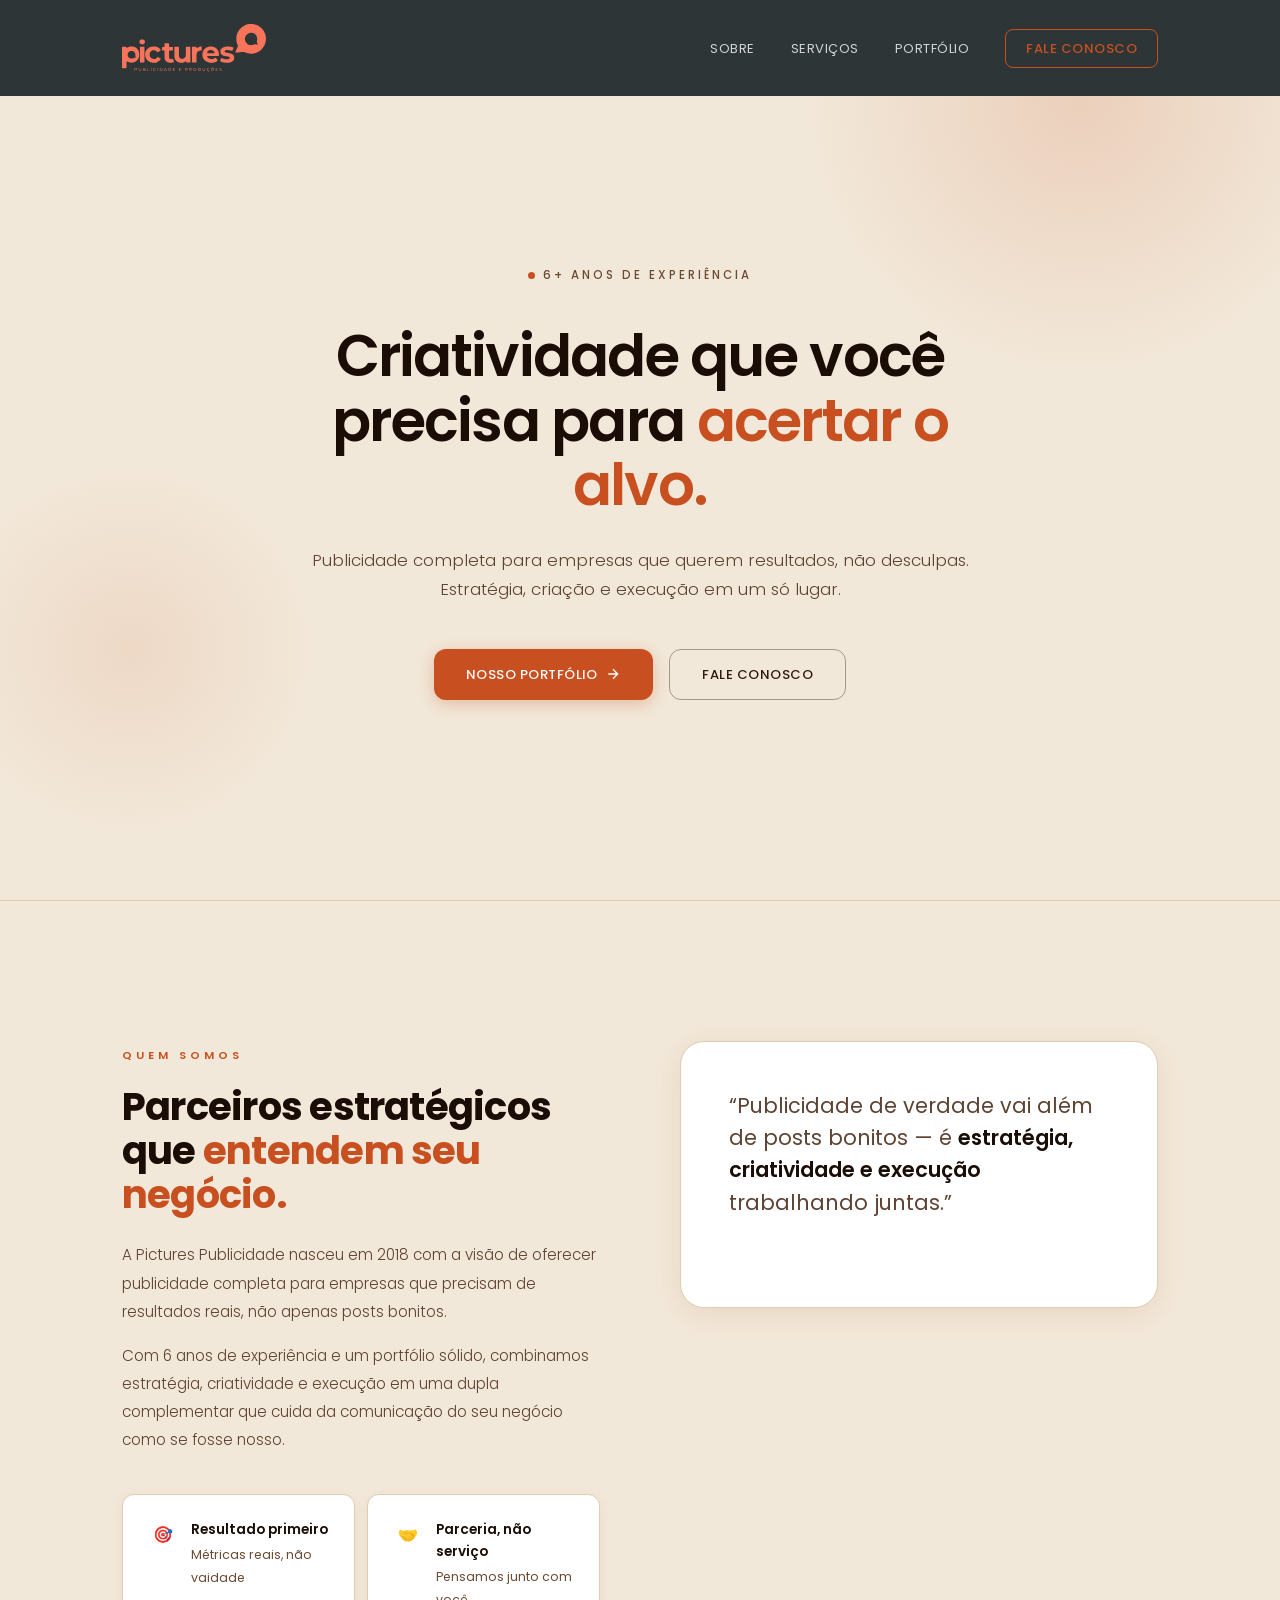
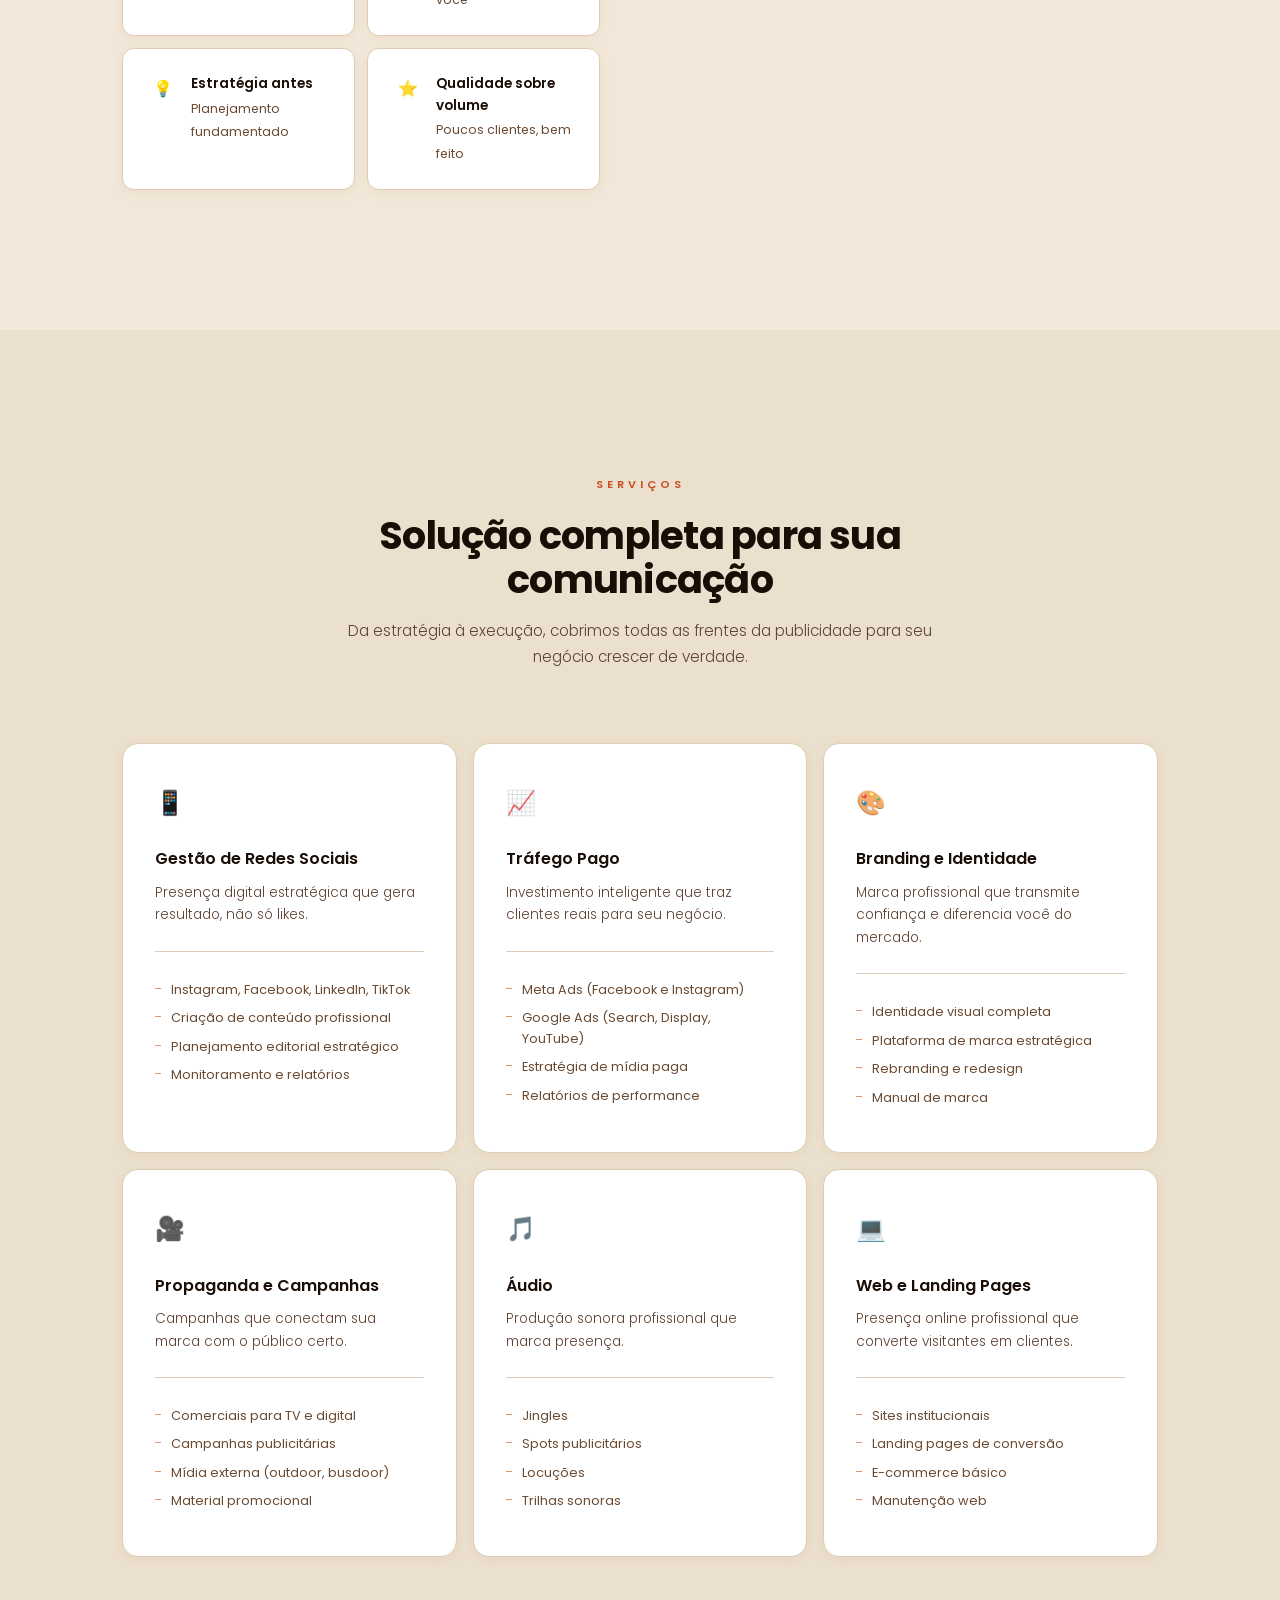
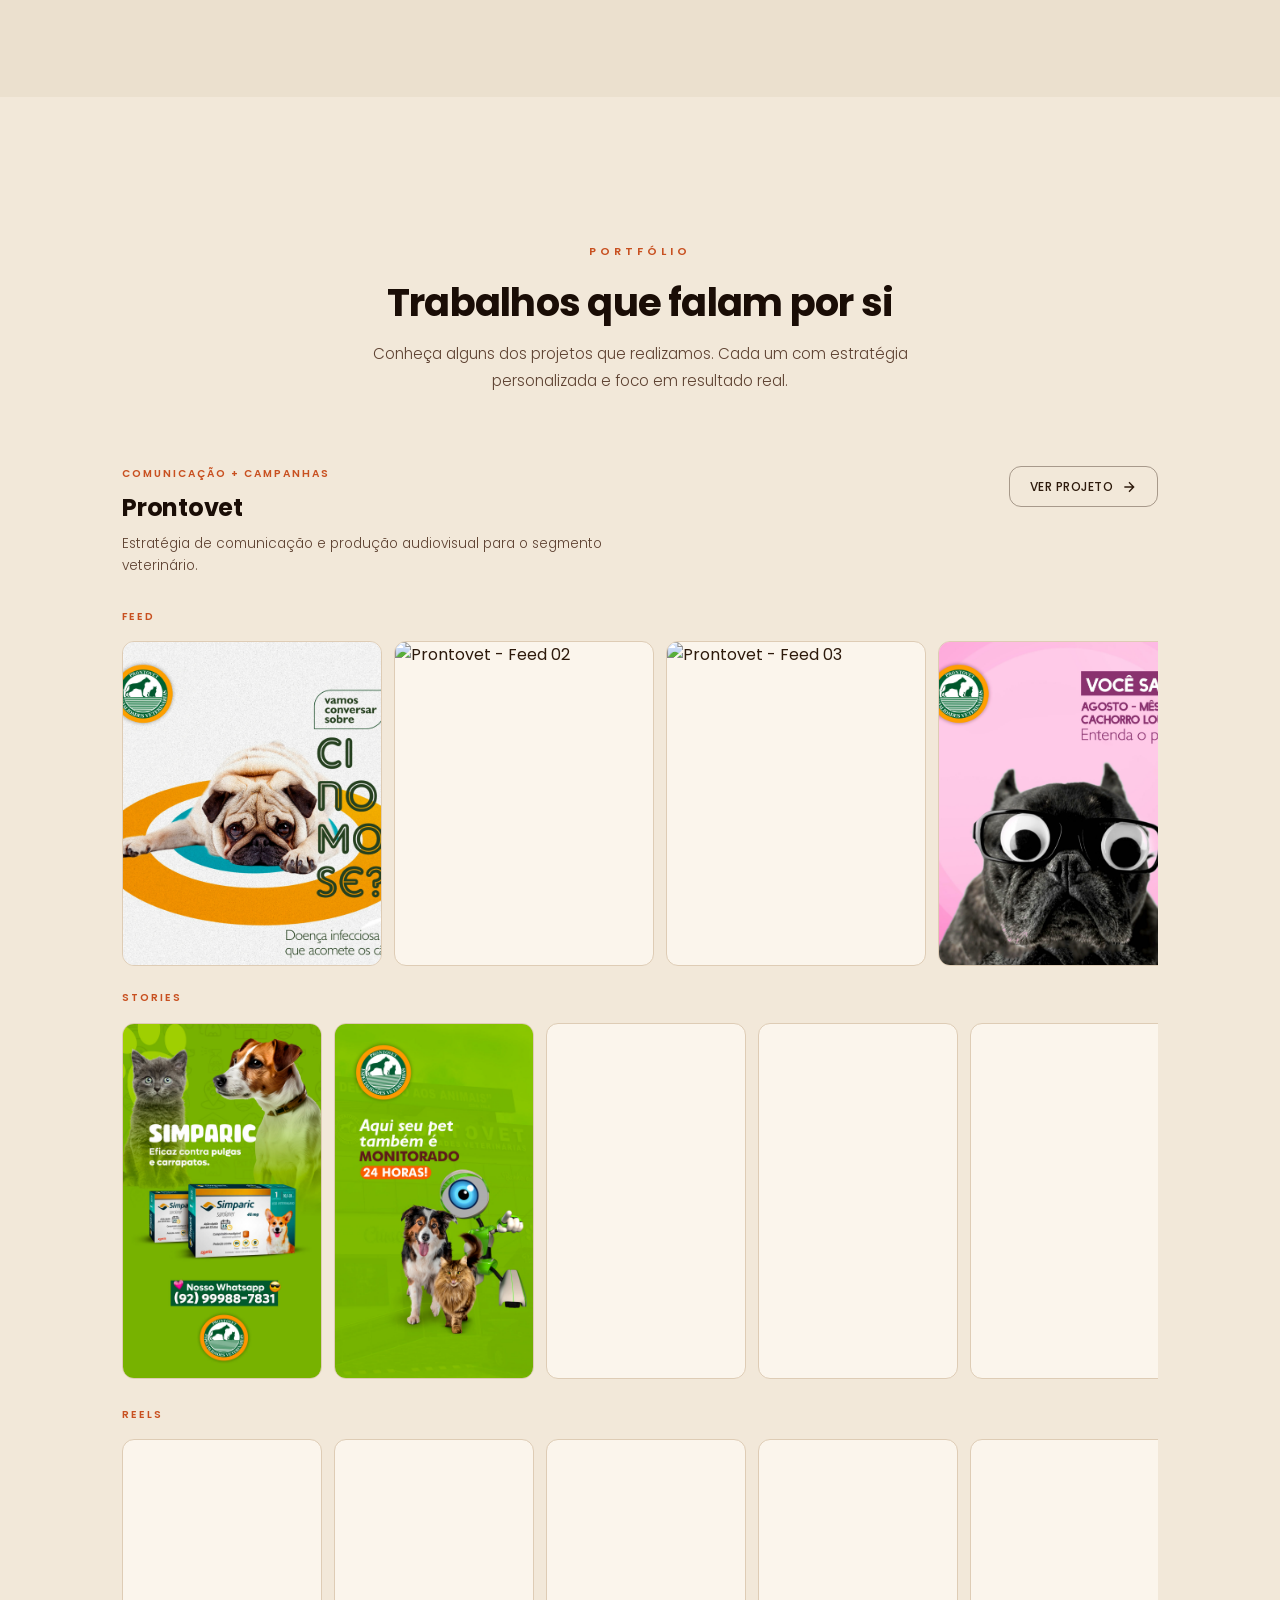
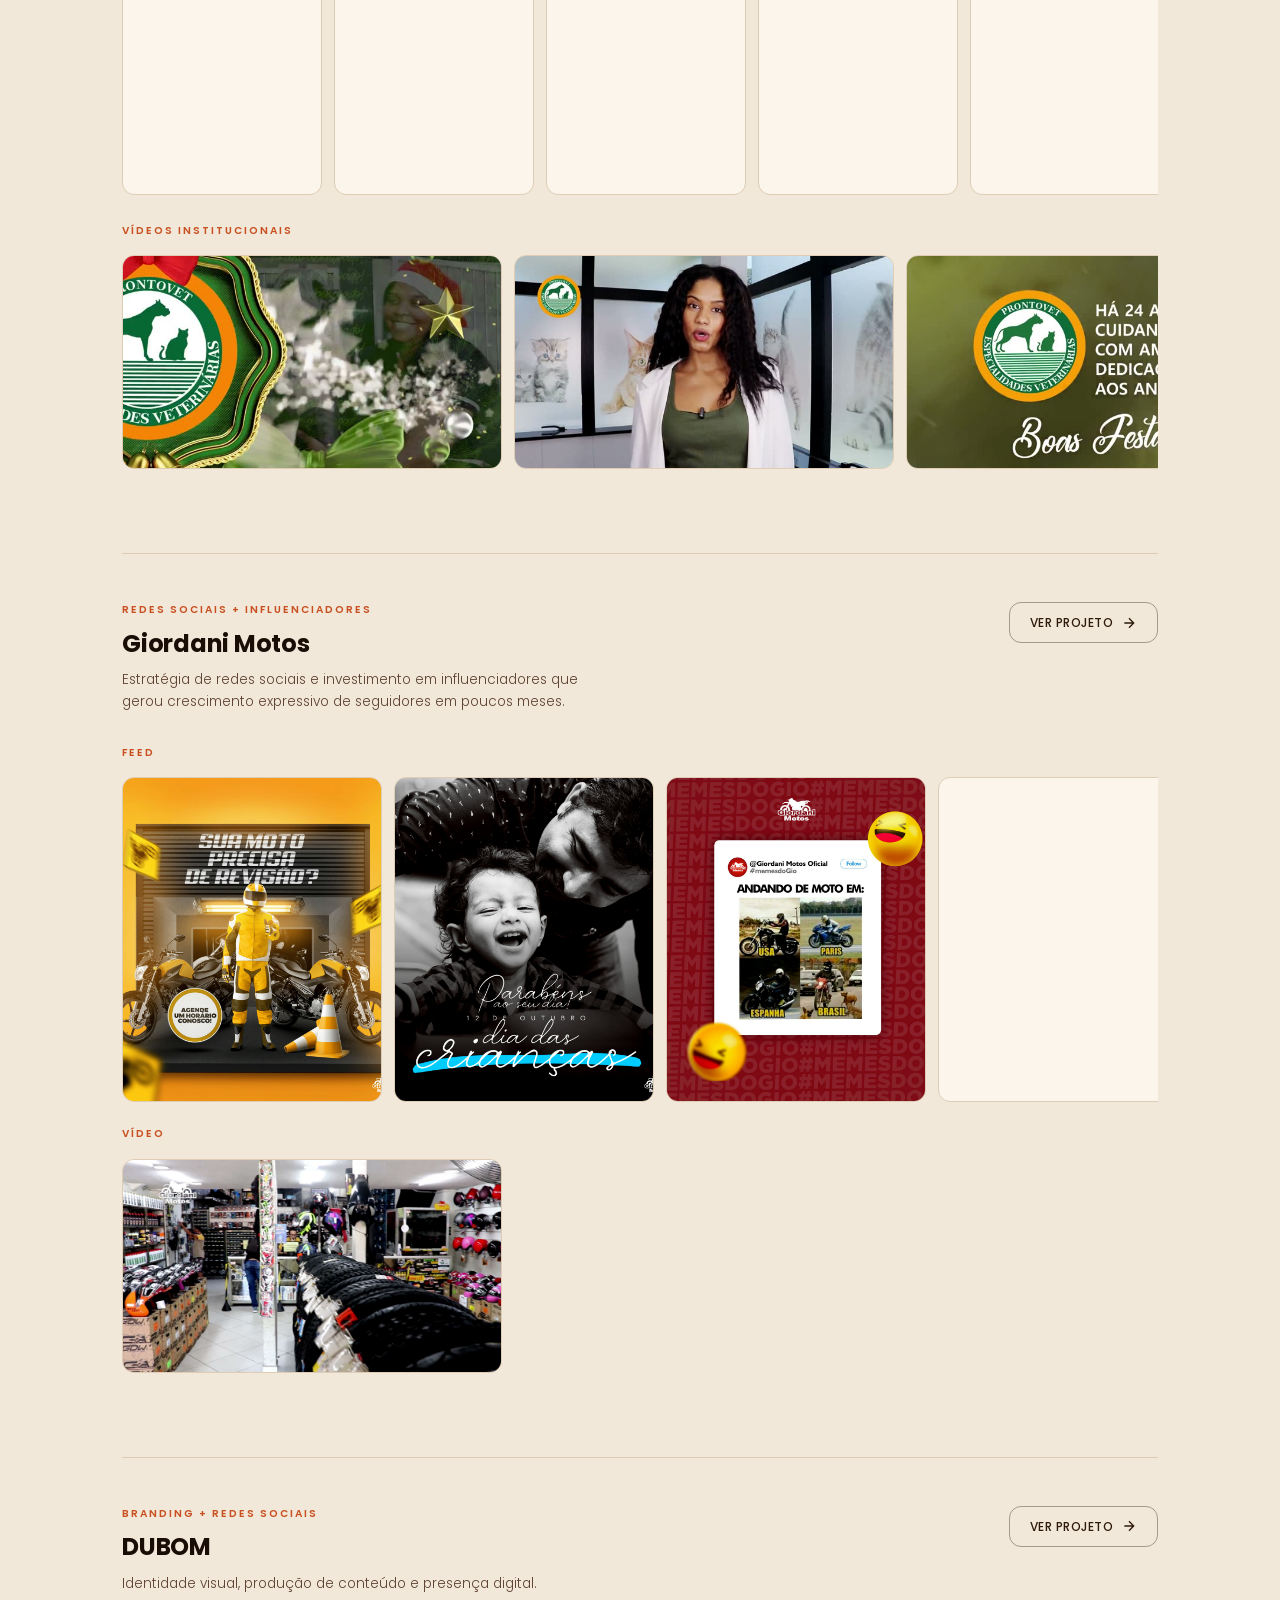
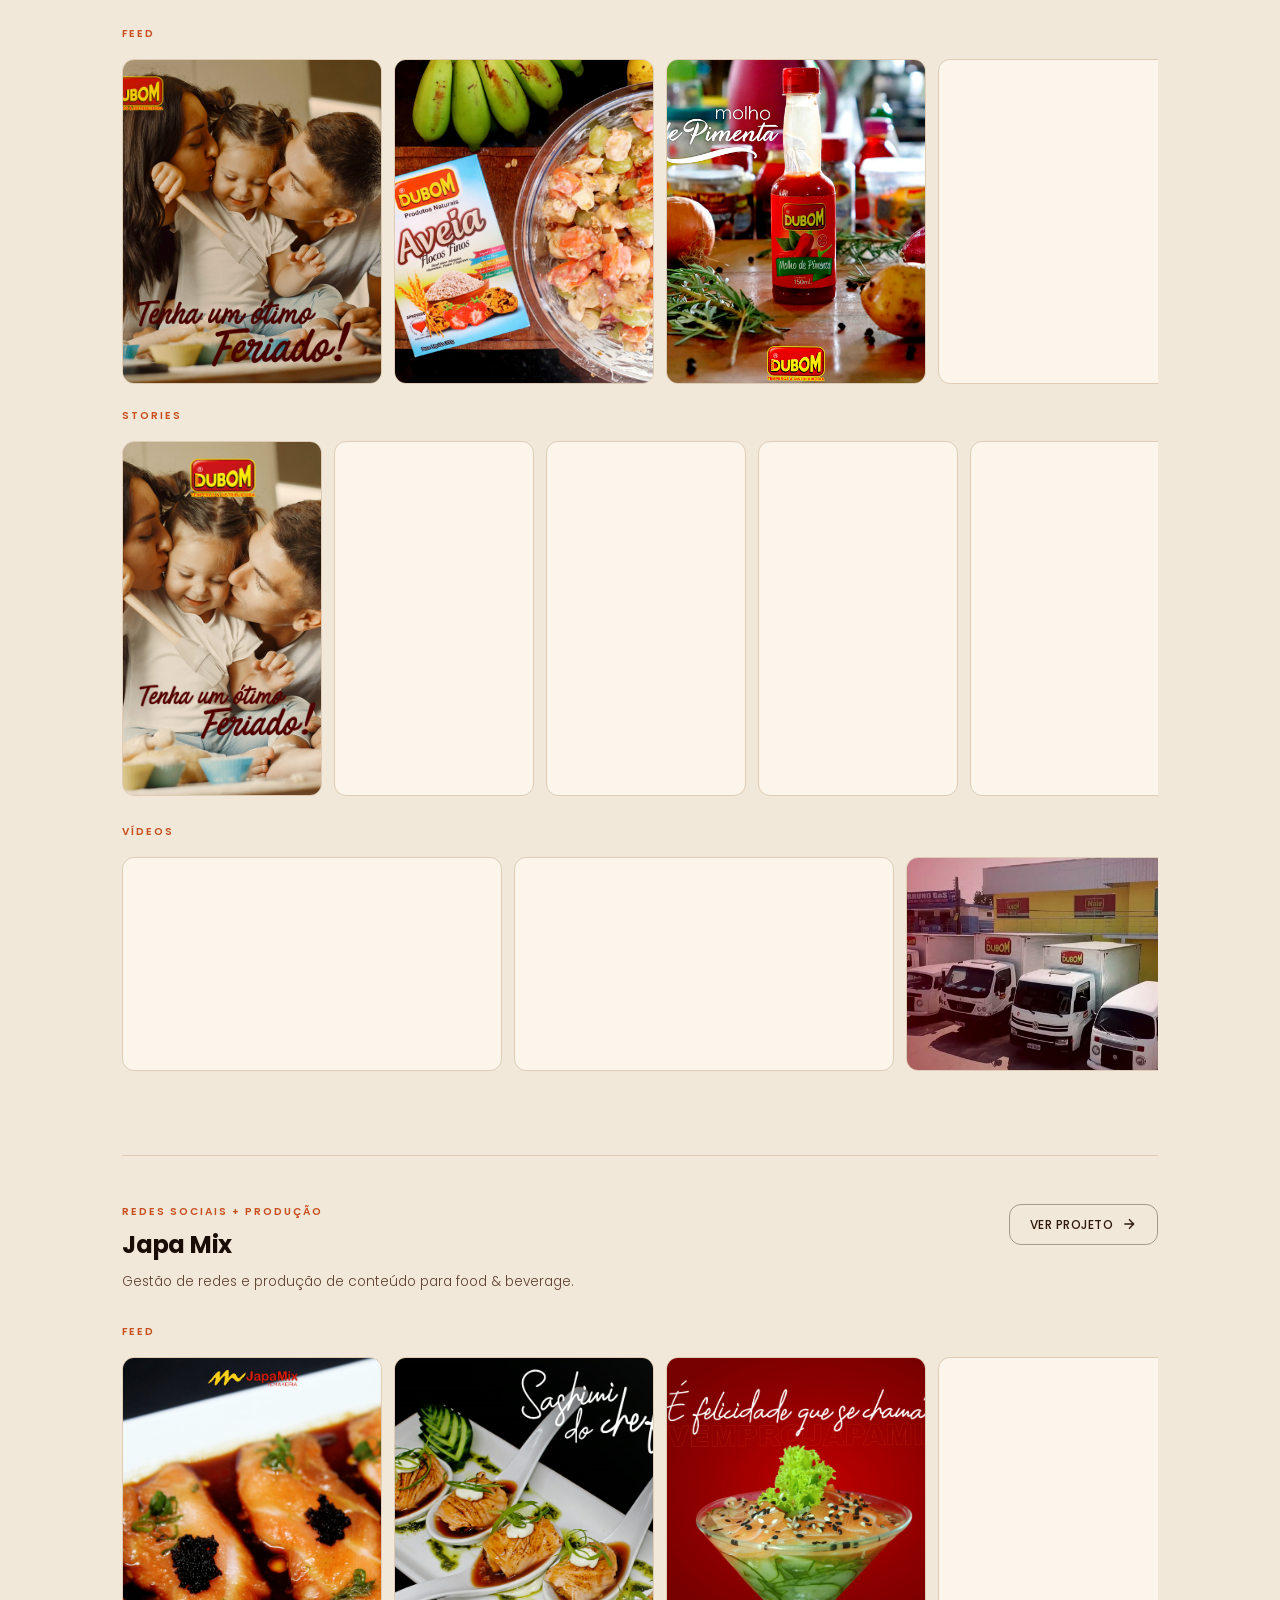
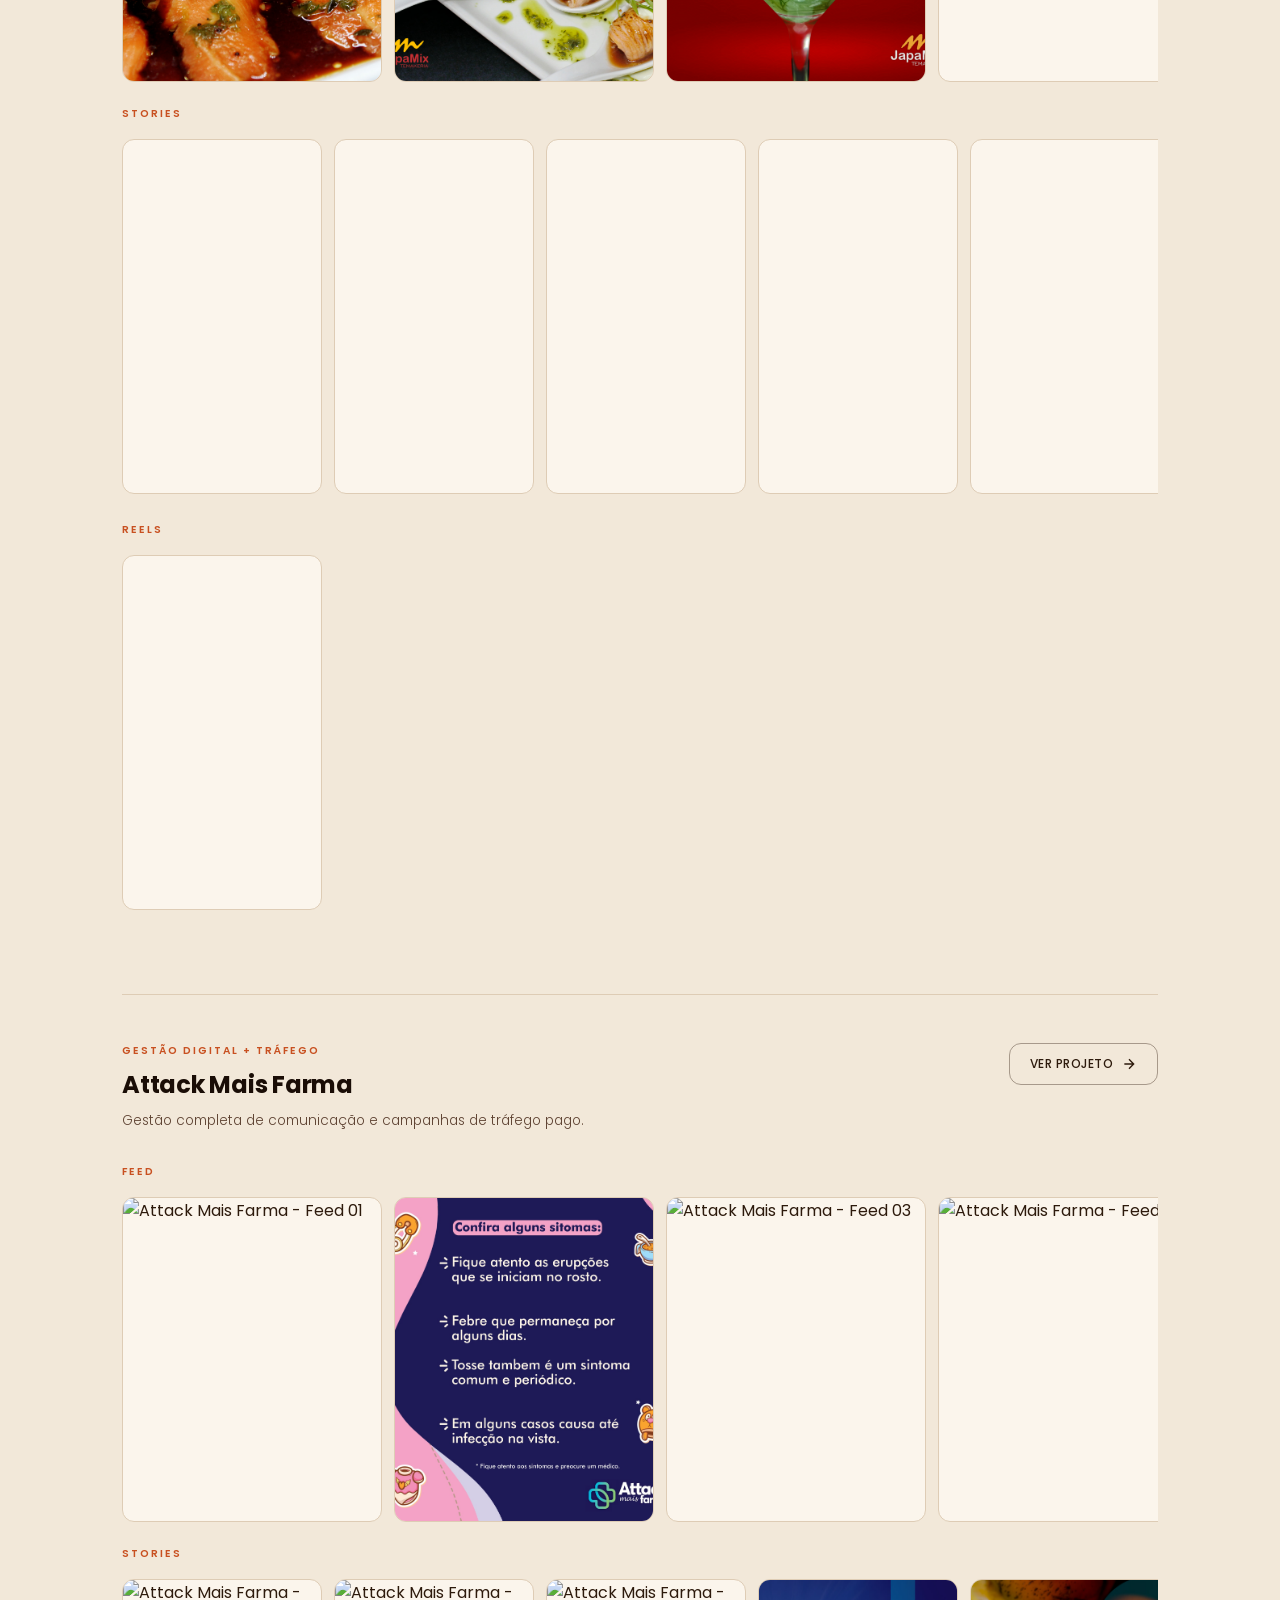
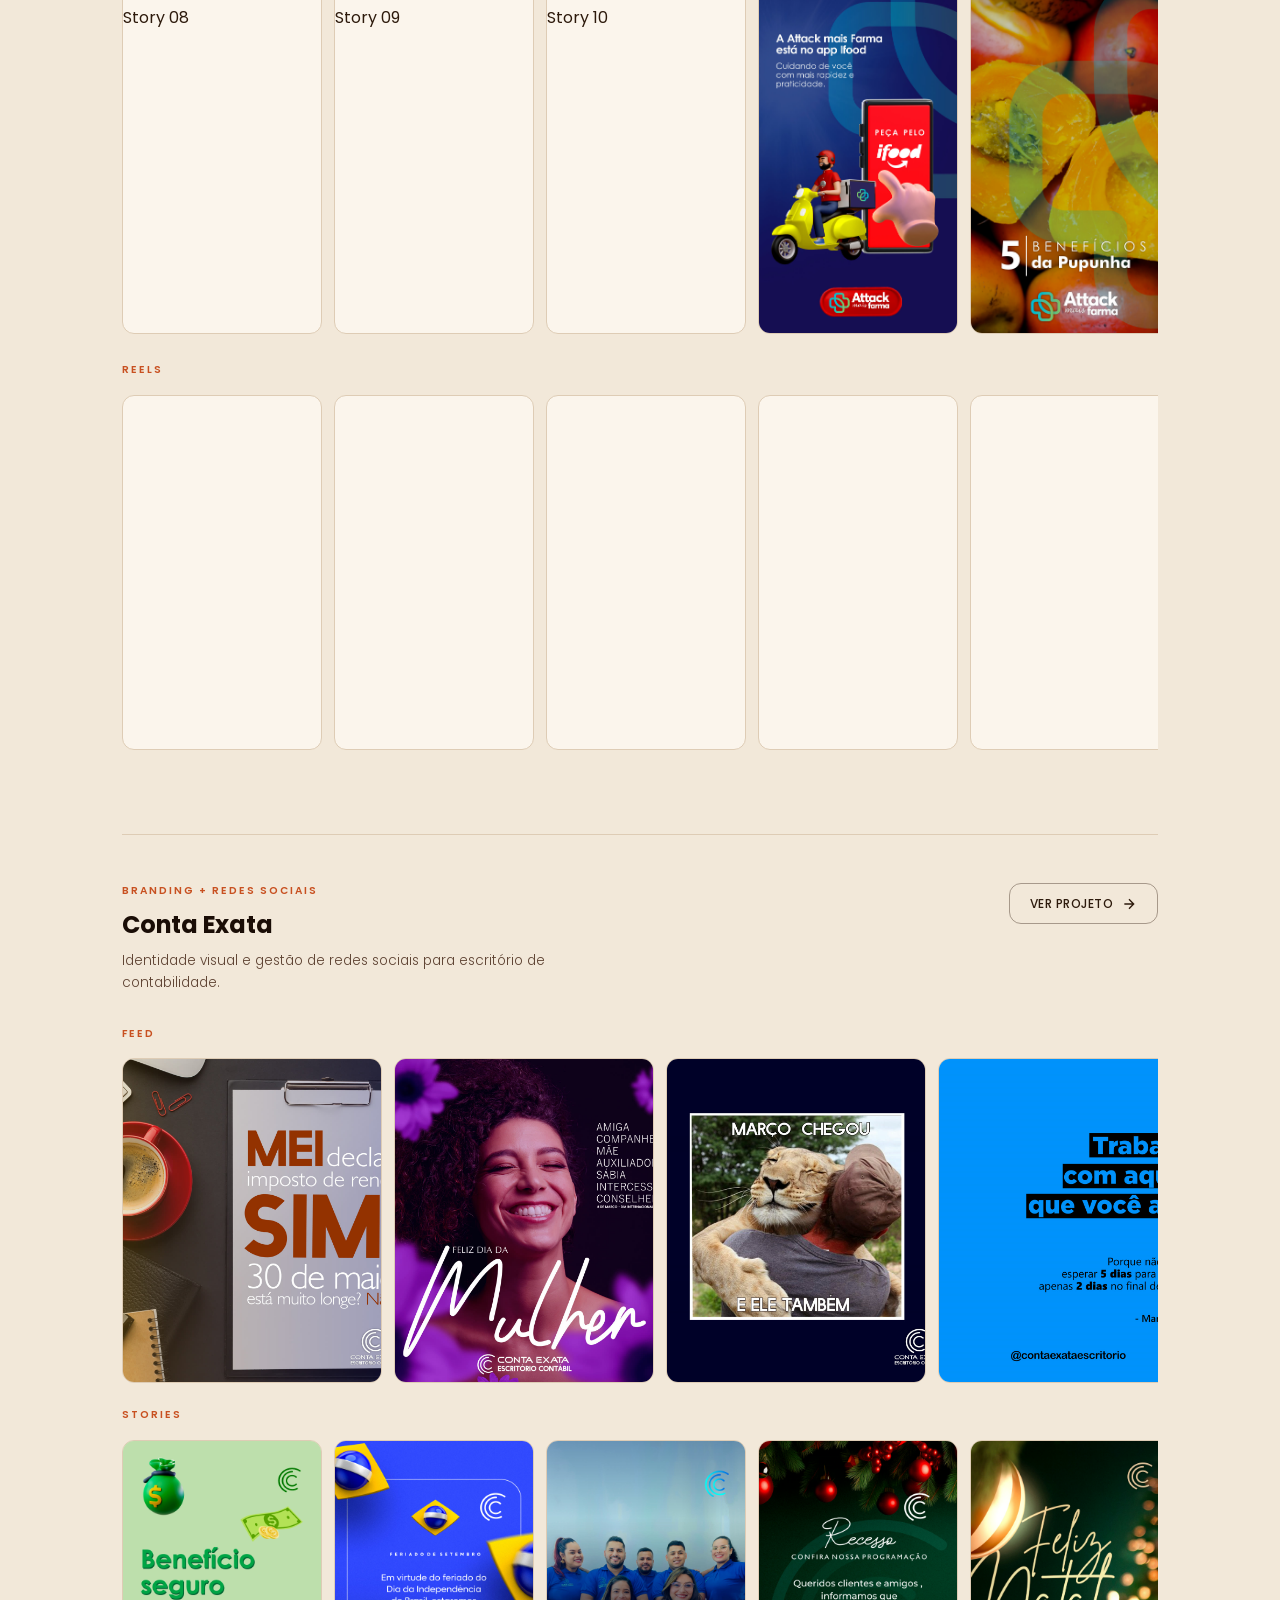
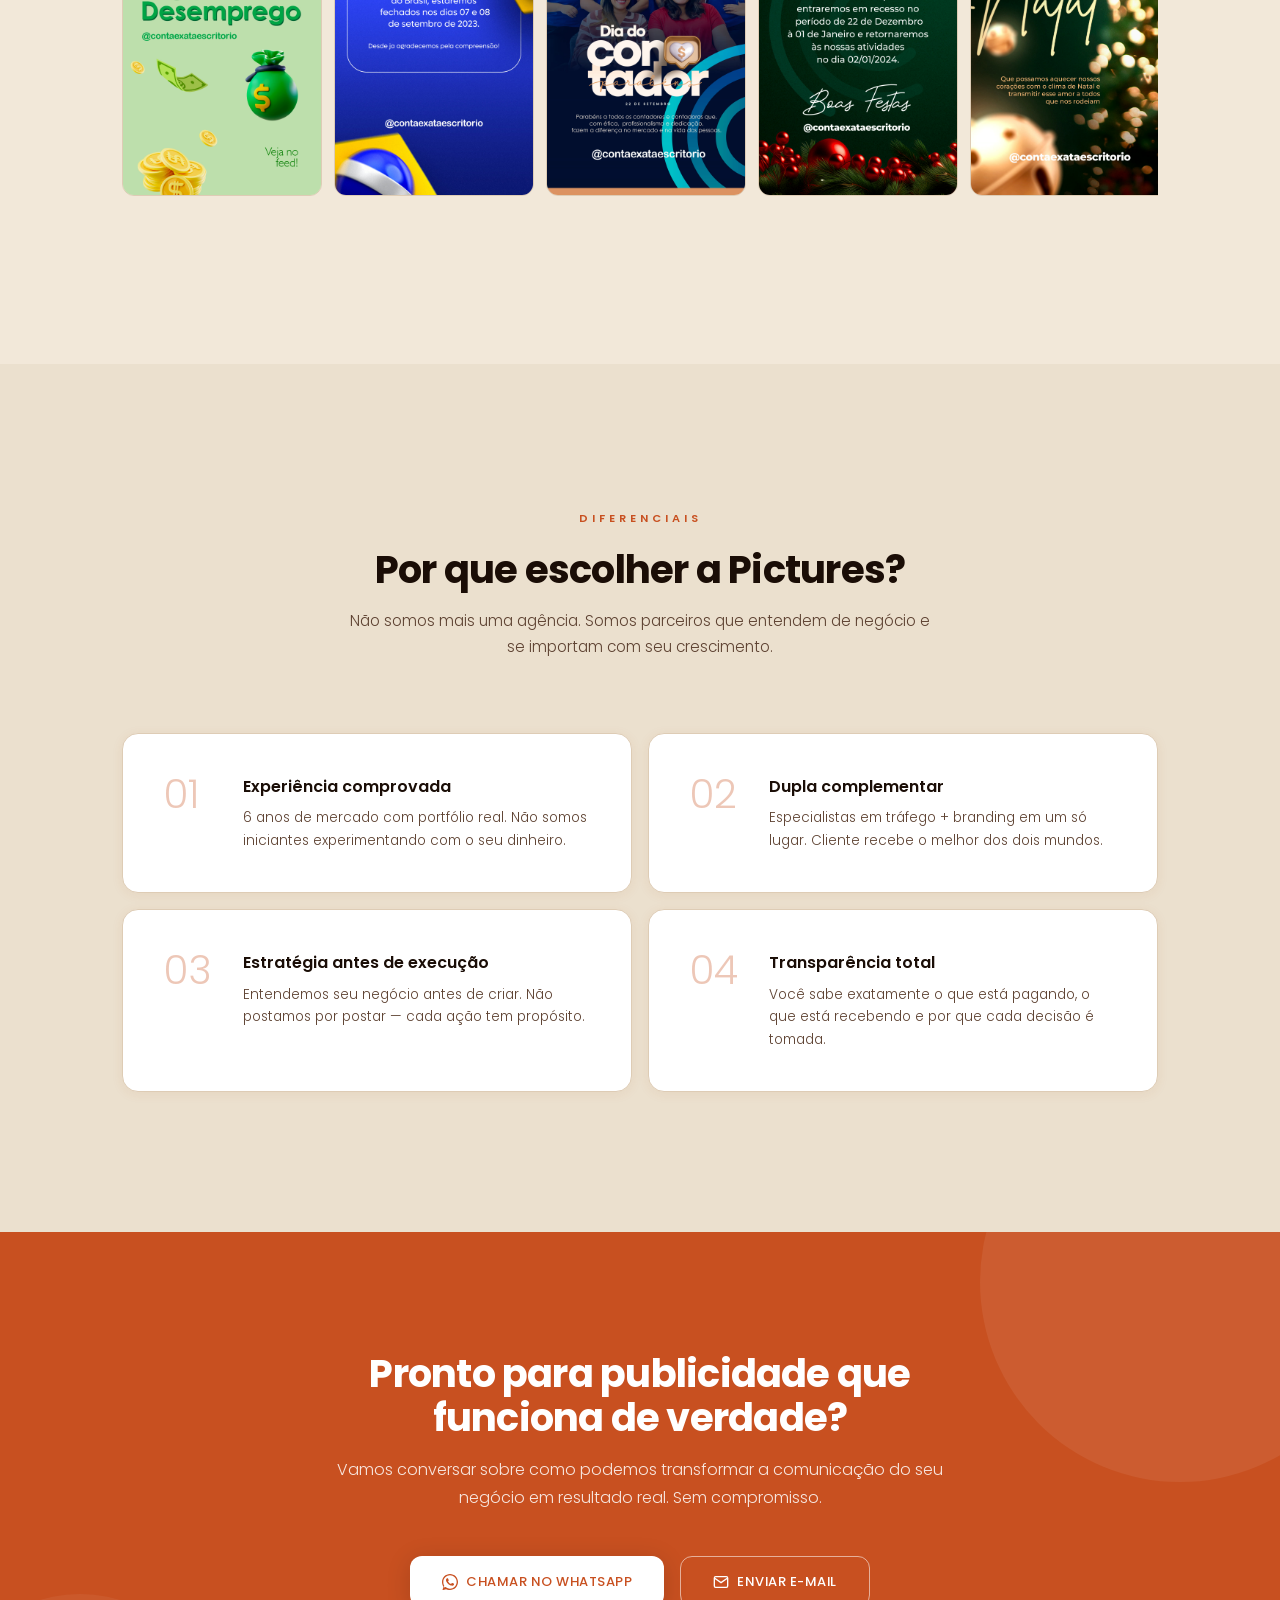
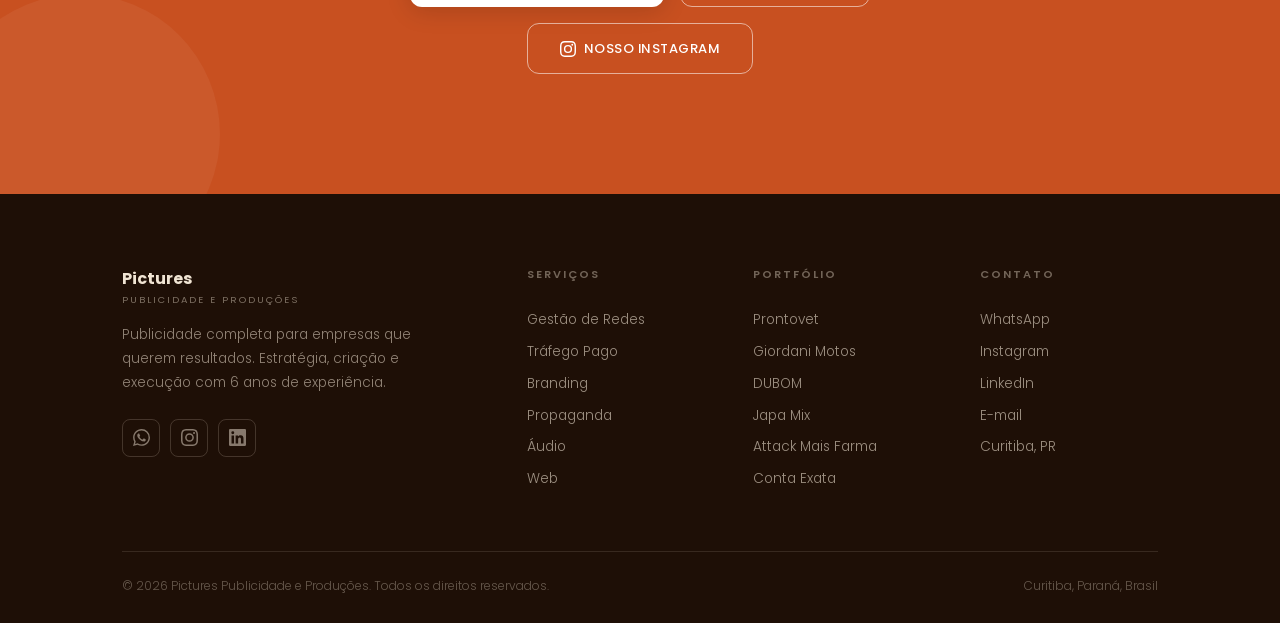
==== commit 767336c4: "Fix Japa Mix homepage: remove wrong stories, broken reels, and bad feed images - Remove story-05.jpg" ====
--- a/index.html
+++ b/index.html
@@ -507,14 +507,11 @@
             <div class="row-img" data-lightbox><img decoding="async" src="assets/portfolio/japa-mix/imagens-web/img-03.jpg" alt="Japa Mix - 03" loading="lazy"></div>
             <div class="row-img" data-lightbox><img decoding="async" src="assets/portfolio/japa-mix/imagens-web/img-04.jpg" alt="Japa Mix - 04" loading="lazy"></div>
             <div class="row-img" data-lightbox><img decoding="async" src="assets/portfolio/japa-mix/imagens-web/img-05.jpg" alt="Japa Mix - 05" loading="lazy"></div>
-            <div class="row-img" data-lightbox><img decoding="async" src="assets/portfolio/japa-mix/imagens-web/img-06.jpg" alt="Japa Mix - 06" loading="lazy"></div>
             <div class="row-img" data-lightbox><img decoding="async" src="assets/portfolio/japa-mix/imagens-web/img-07.jpg" alt="Japa Mix - 07" loading="lazy"></div>
-            <div class="row-img" data-lightbox><img decoding="async" src="assets/portfolio/japa-mix/imagens-web/img-08.jpg" alt="Japa Mix - 08" loading="lazy"></div>
             <div class="row-img" data-lightbox><img decoding="async" src="assets/portfolio/japa-mix/imagens-web/img-09.jpg" alt="Japa Mix - 09" loading="lazy"></div>
             <div class="row-img" data-lightbox><img decoding="async" src="assets/portfolio/japa-mix/imagens-web/img-10.jpg" alt="Japa Mix - 10" loading="lazy"></div>
             <div class="row-img" data-lightbox><img decoding="async" src="assets/portfolio/japa-mix/imagens-web/img-11.jpg" alt="Japa Mix - 11" loading="lazy"></div>
             <div class="row-img" data-lightbox><img decoding="async" src="assets/portfolio/japa-mix/imagens-web/img-12.jpg" alt="Japa Mix - 12" loading="lazy"></div>
-            <div class="row-img" data-lightbox><img decoding="async" src="assets/portfolio/japa-mix/imagens-web/img-13.jpg" alt="Japa Mix - 13" loading="lazy"></div>
           </div>
 
           <span class="carousel-label">Stories</span>
@@ -524,8 +521,6 @@
             <div class="row-img" data-lightbox><img decoding="async" src="assets/portfolio/japa-mix/imagens-web/story-02.jpg" alt="Japa Mix - Story 02" loading="lazy"></div>
             <div class="row-img" data-lightbox><img decoding="async" src="assets/portfolio/japa-mix/imagens-web/story-03.jpg" alt="Japa Mix - Story 03" loading="lazy"></div>
             <div class="row-img" data-lightbox><img decoding="async" src="assets/portfolio/japa-mix/imagens-web/story-04.jpg" alt="Japa Mix - Story 04" loading="lazy"></div>
-            <div class="row-img" data-lightbox><img decoding="async" src="assets/portfolio/japa-mix/imagens-web/story-05.jpg" alt="Japa Mix - Story 05" loading="lazy"></div>
-            <div class="row-img" data-lightbox><img decoding="async" src="assets/portfolio/japa-mix/imagens-web/story-06.jpg" alt="Japa Mix - Story 06" loading="lazy"></div>
             <div class="row-img" data-lightbox><img decoding="async" src="assets/portfolio/japa-mix/imagens-web/story-07.jpg" alt="Japa Mix - Story 07" loading="lazy"></div>
             <div class="row-img" data-lightbox><img decoding="async" src="assets/portfolio/japa-mix/imagens-web/story-08.jpg" alt="Japa Mix - Story 08" loading="lazy"></div>
             <div class="row-img" data-lightbox><img decoding="async" src="assets/portfolio/japa-mix/imagens-web/story-09.jpg" alt="Japa Mix - Story 09" loading="lazy"></div>
@@ -540,8 +535,6 @@
               <button class="carousel-arrow carousel-prev" aria-label="Anterior">&#8249;</button>
               <div class="carousel-track">
                 <div class="carousel-item item-reel"><video src="assets/portfolio/japa-mix/reels/reels-01.mp4" muted playsinline loop preload="metadata"></video></div>
-                <div class="carousel-item item-reel"><video src="assets/portfolio/japa-mix/NOVO/GIF JAPA MIX MALHO PRA COMER.mp4" muted playsinline loop preload="metadata"></video></div>
-                <div class="carousel-item item-reel"><video src="assets/portfolio/japa-mix/NOVO/PARTE 2/GIF JAPA MIX molho shoyou.mp4" muted playsinline loop preload="metadata"></video></div>
               </div>
               <button class="carousel-arrow carousel-next" aria-label="Próximo">&#8250;</button>
             </div>
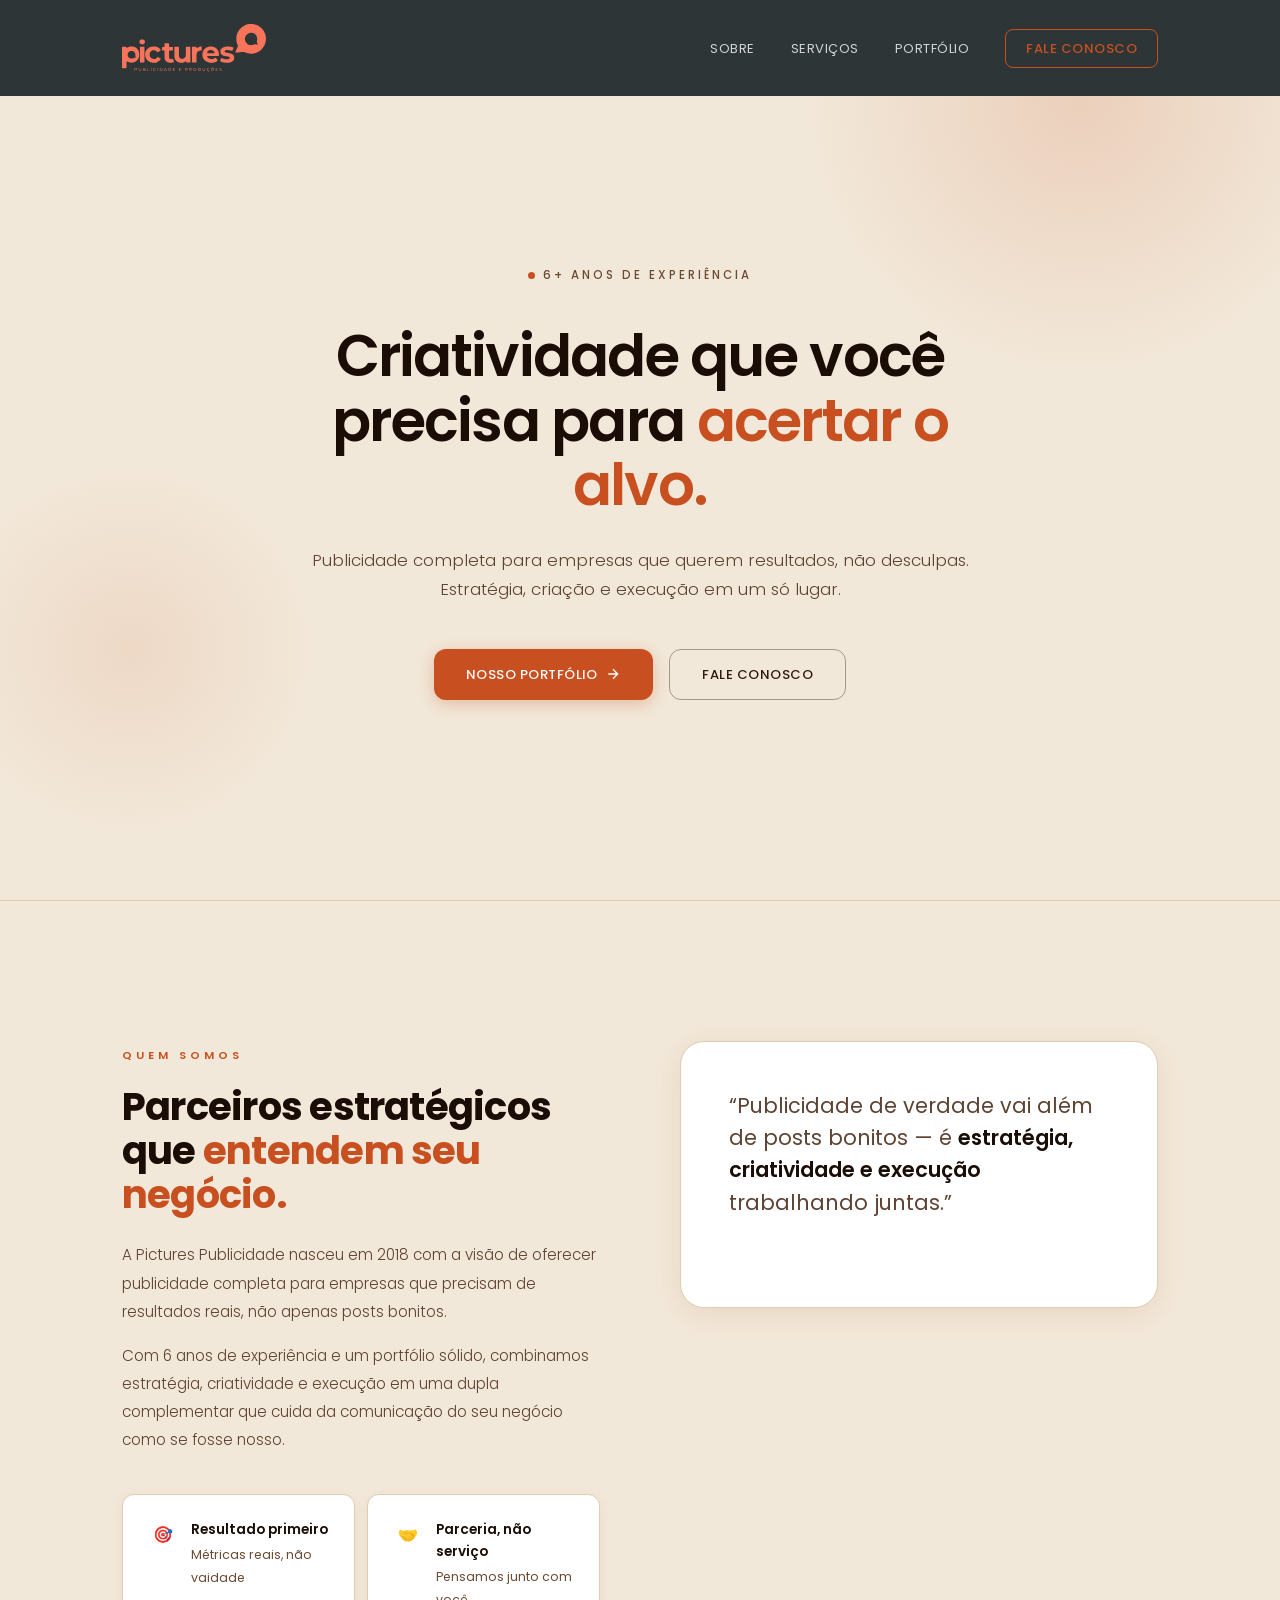
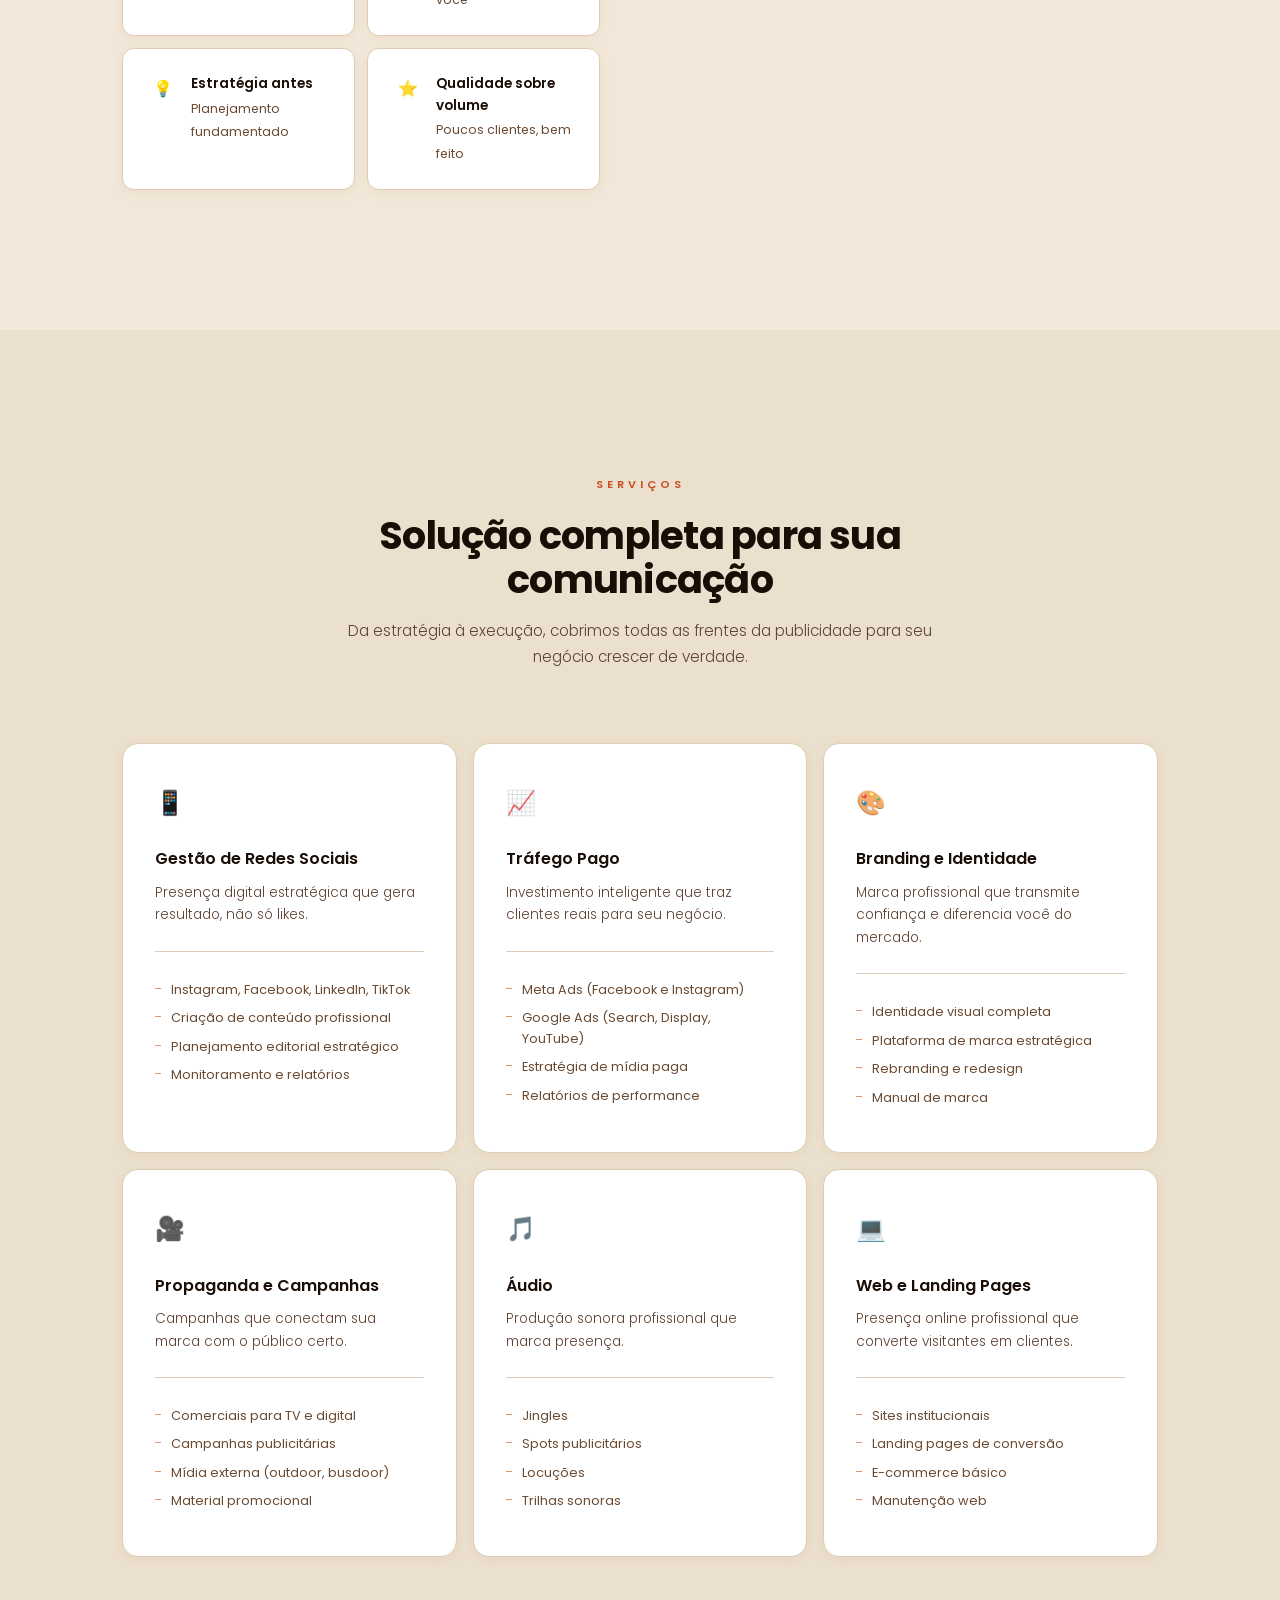
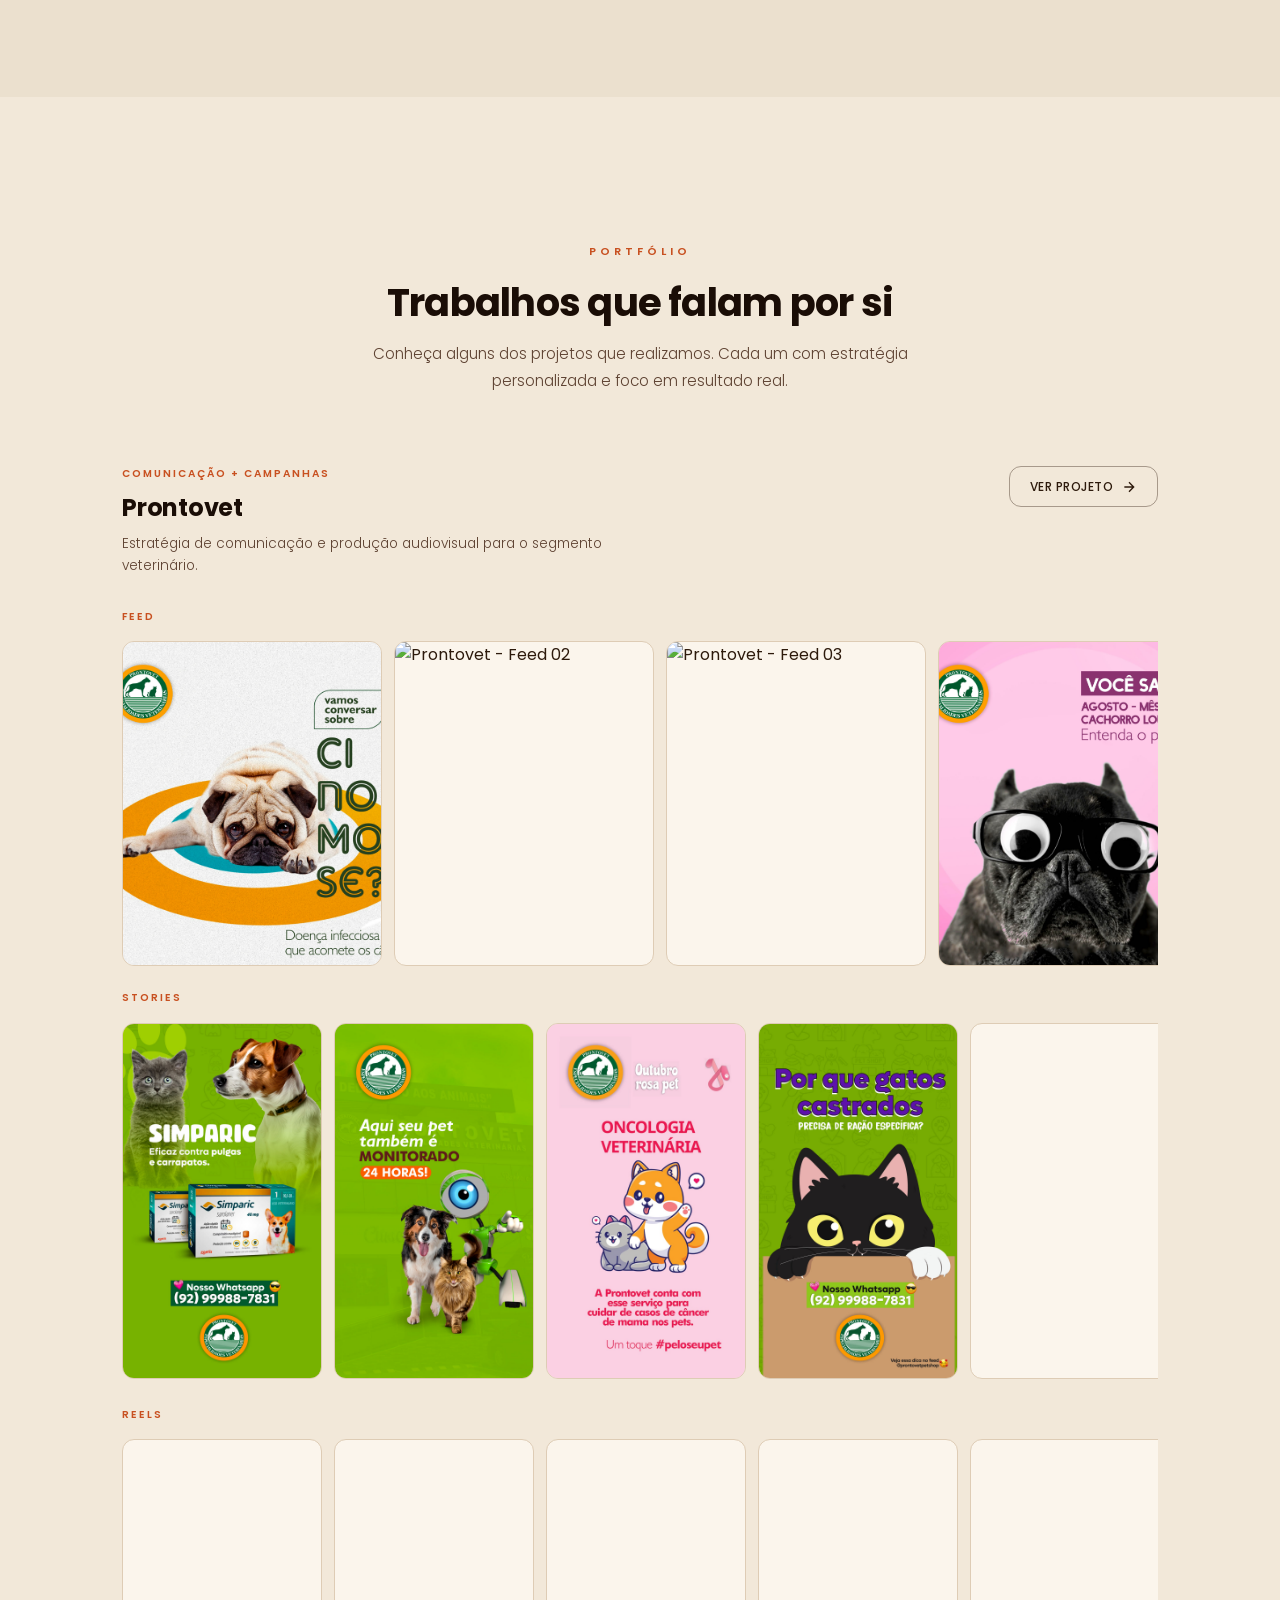
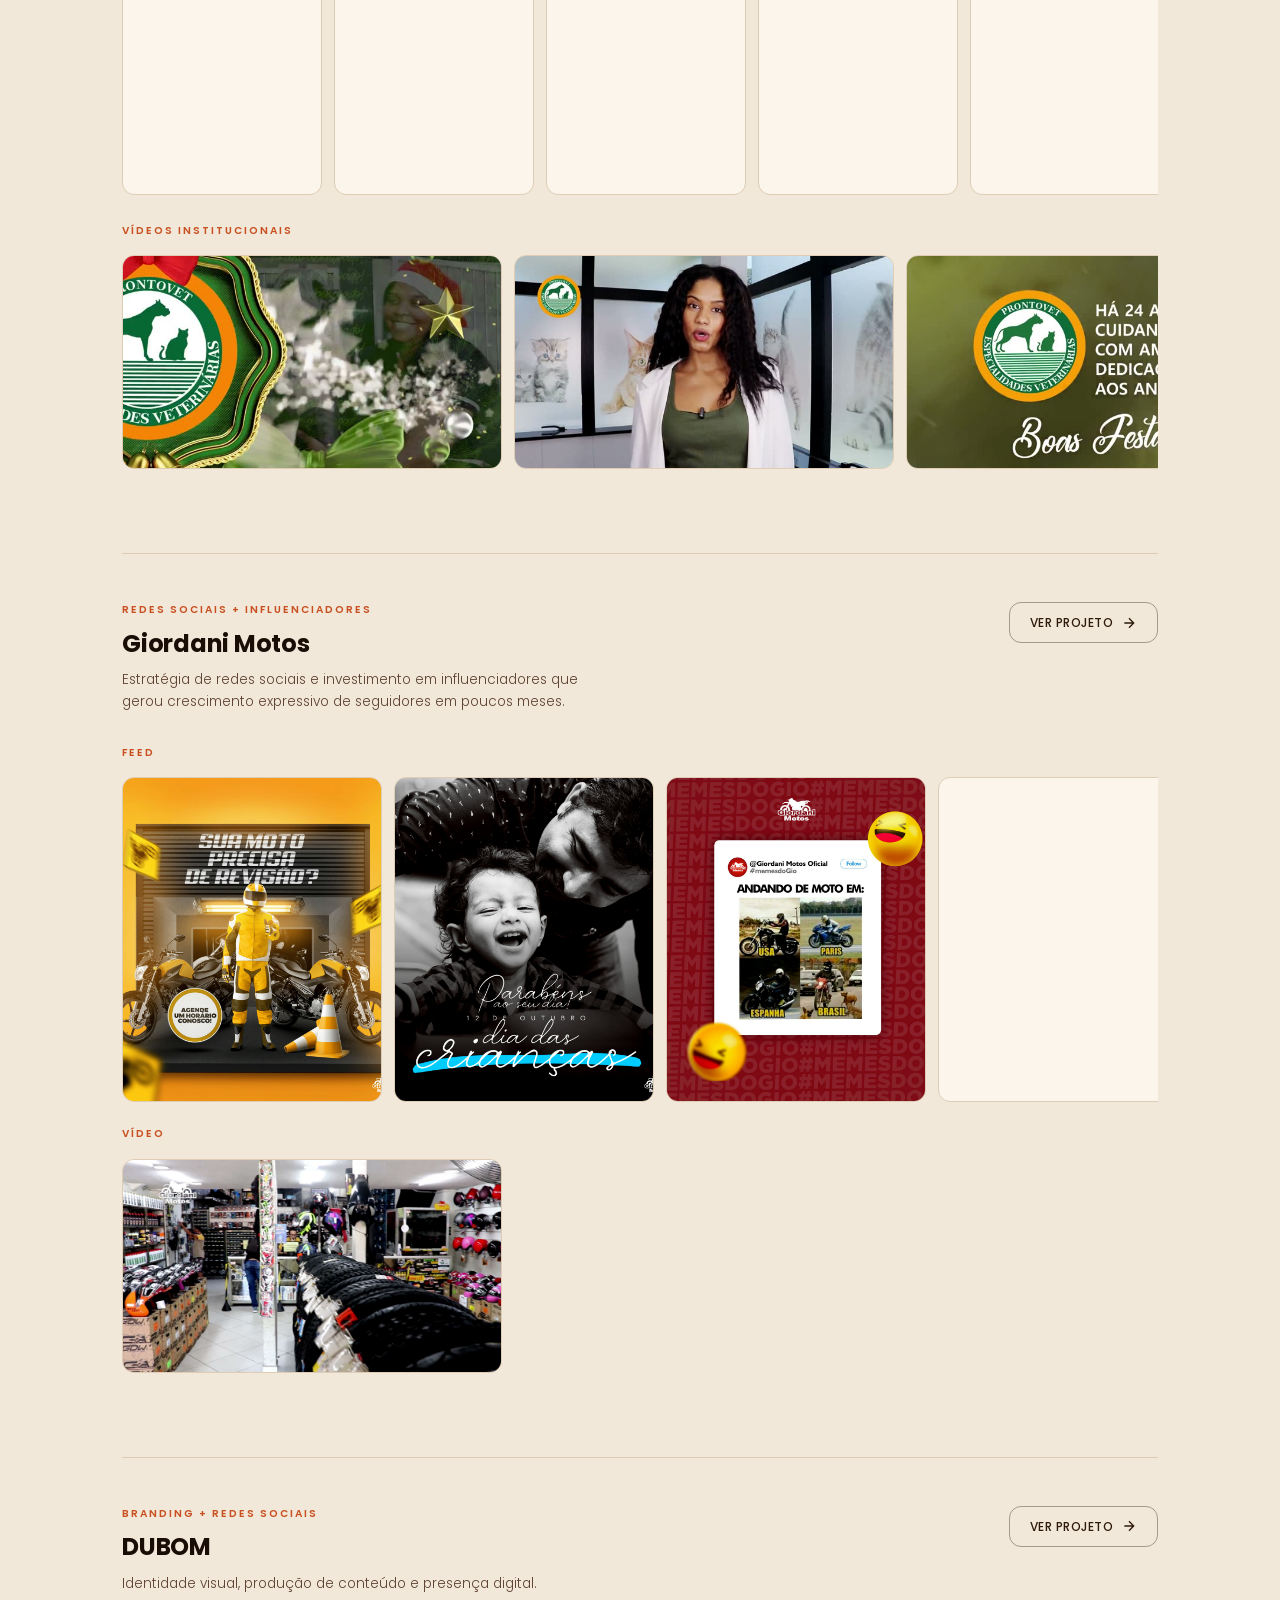
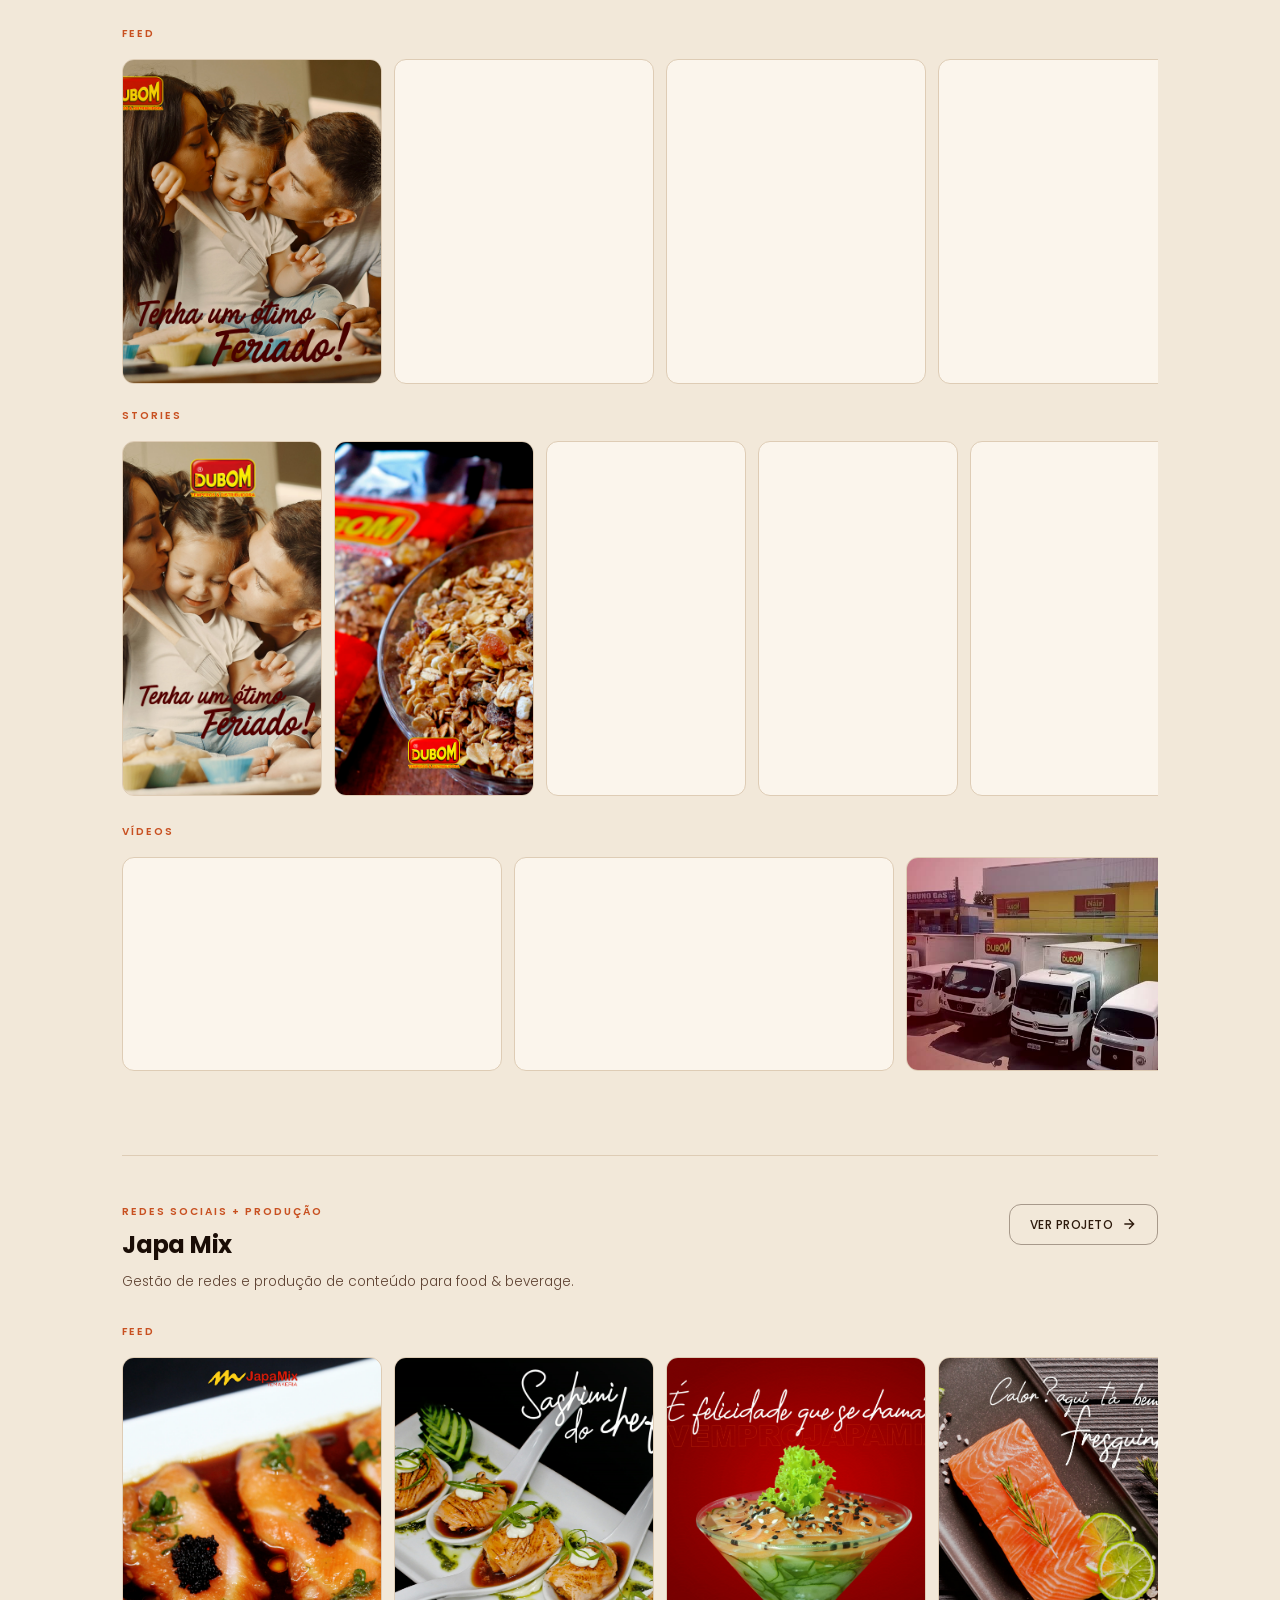
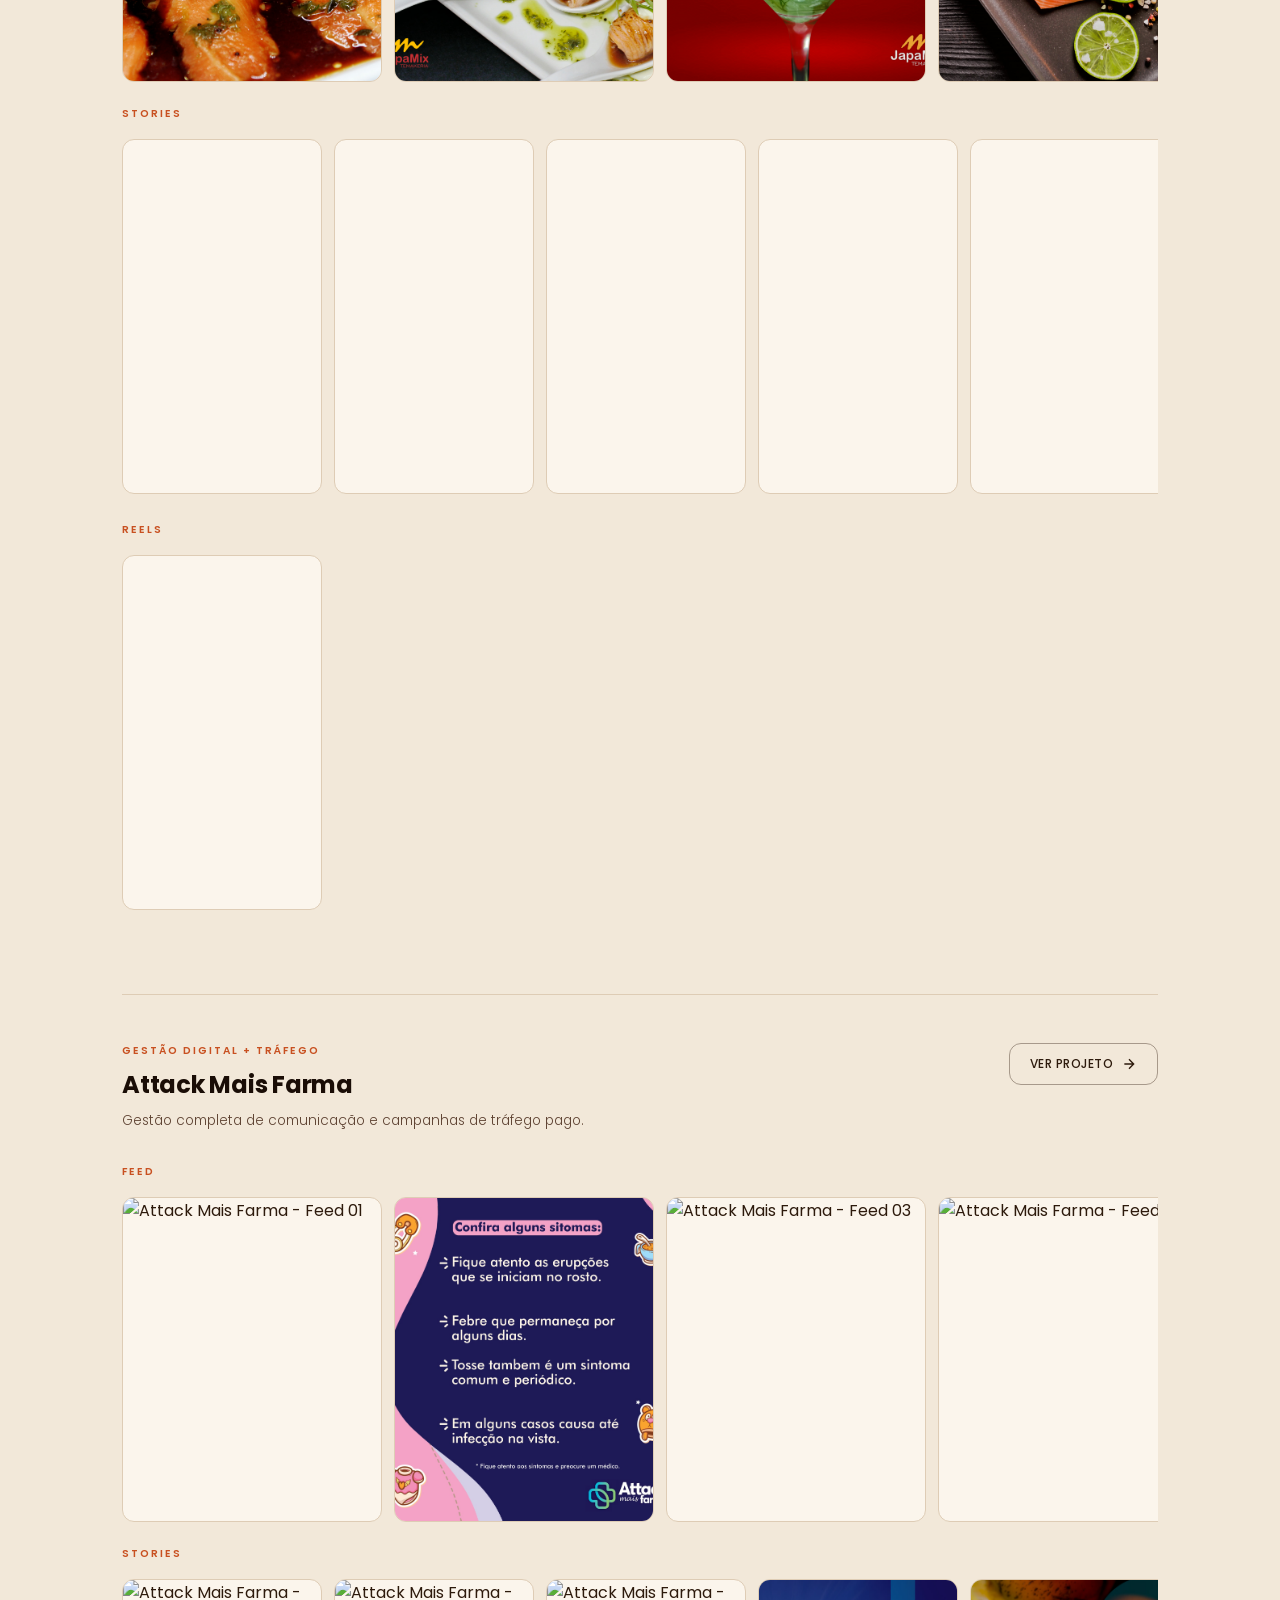
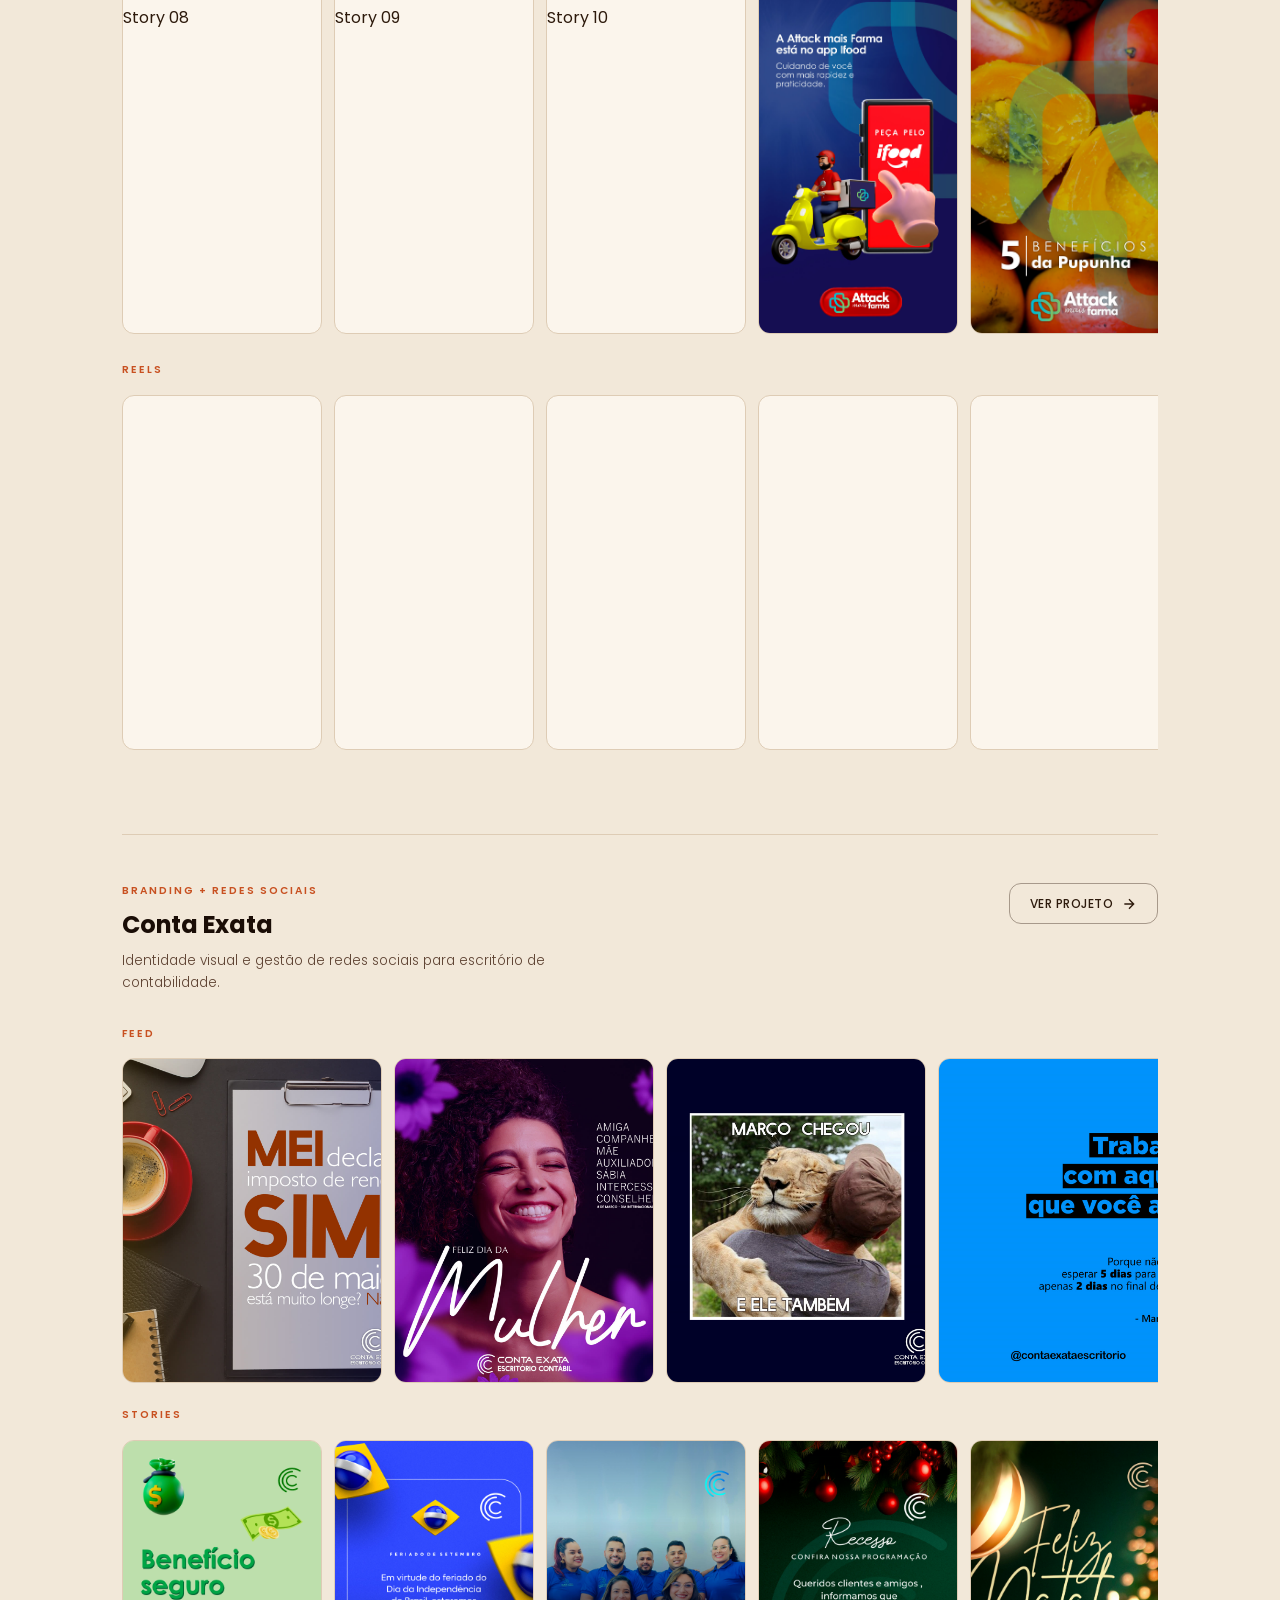
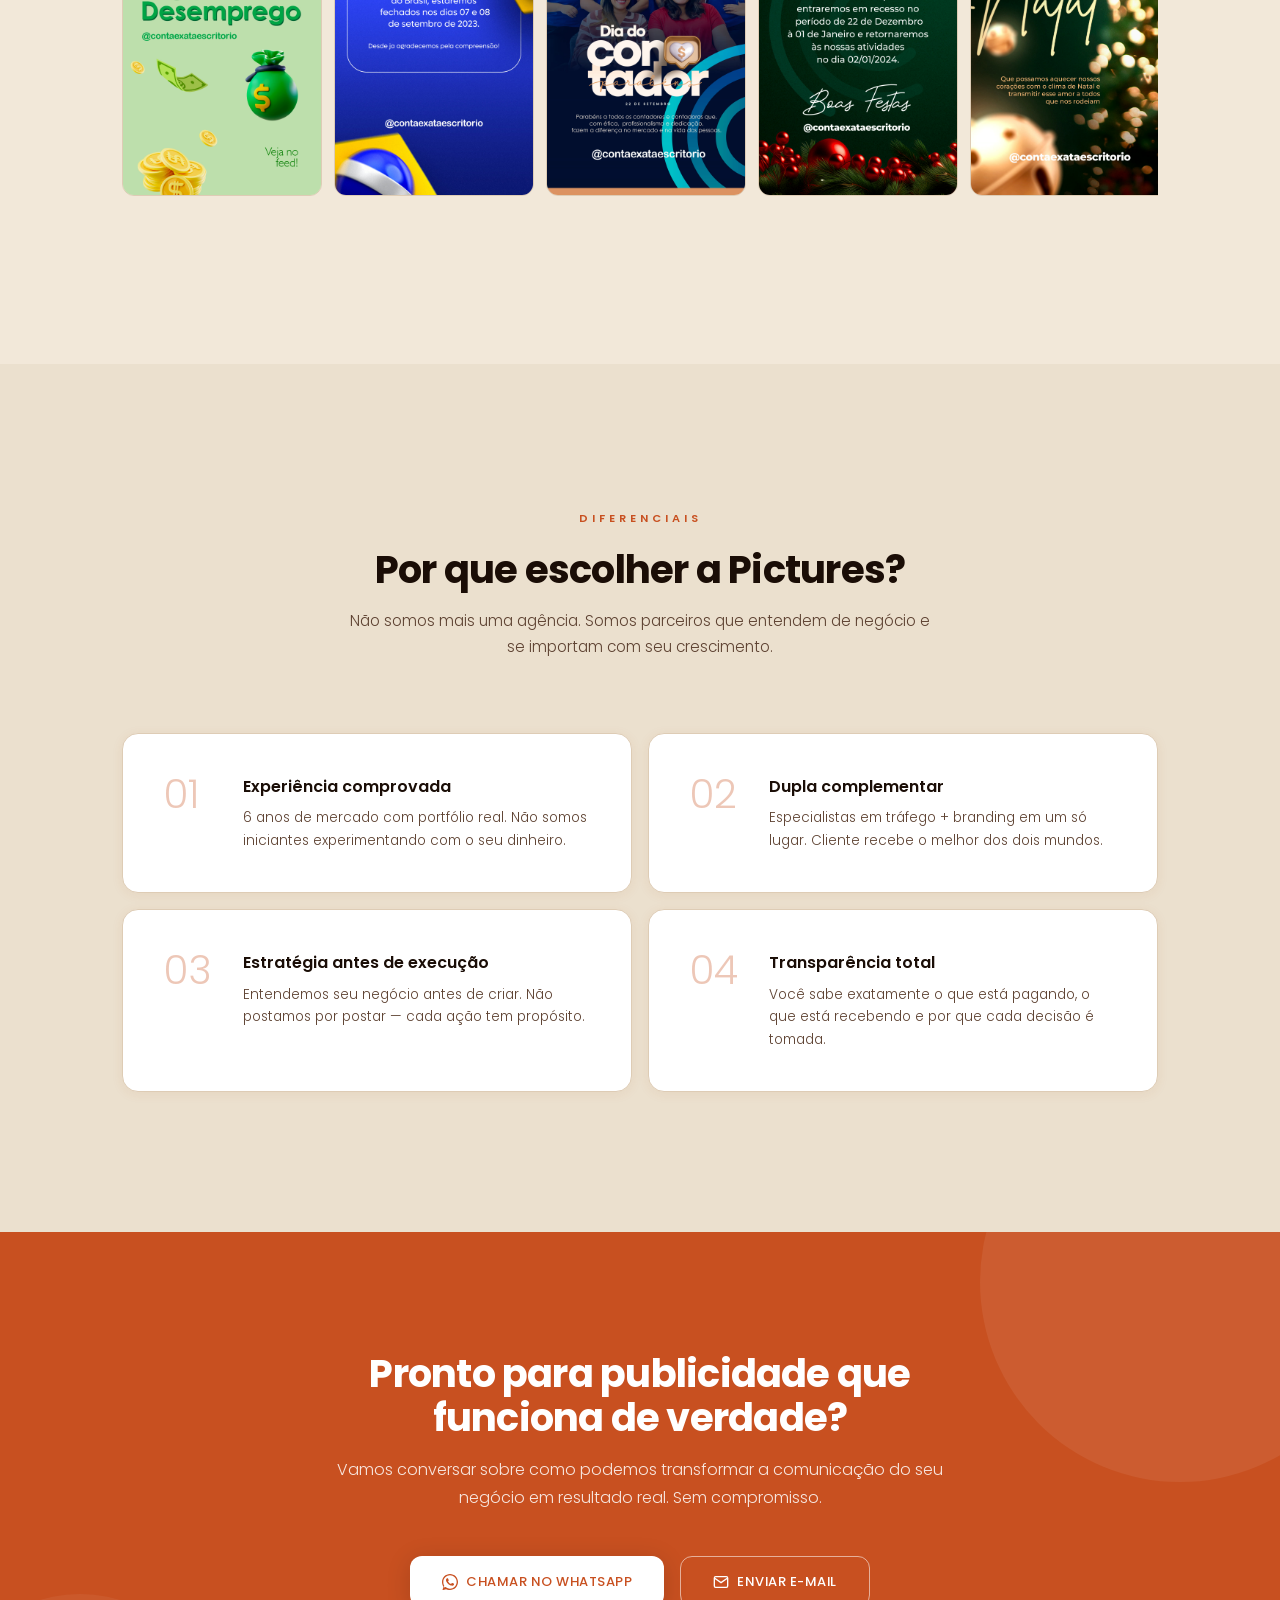
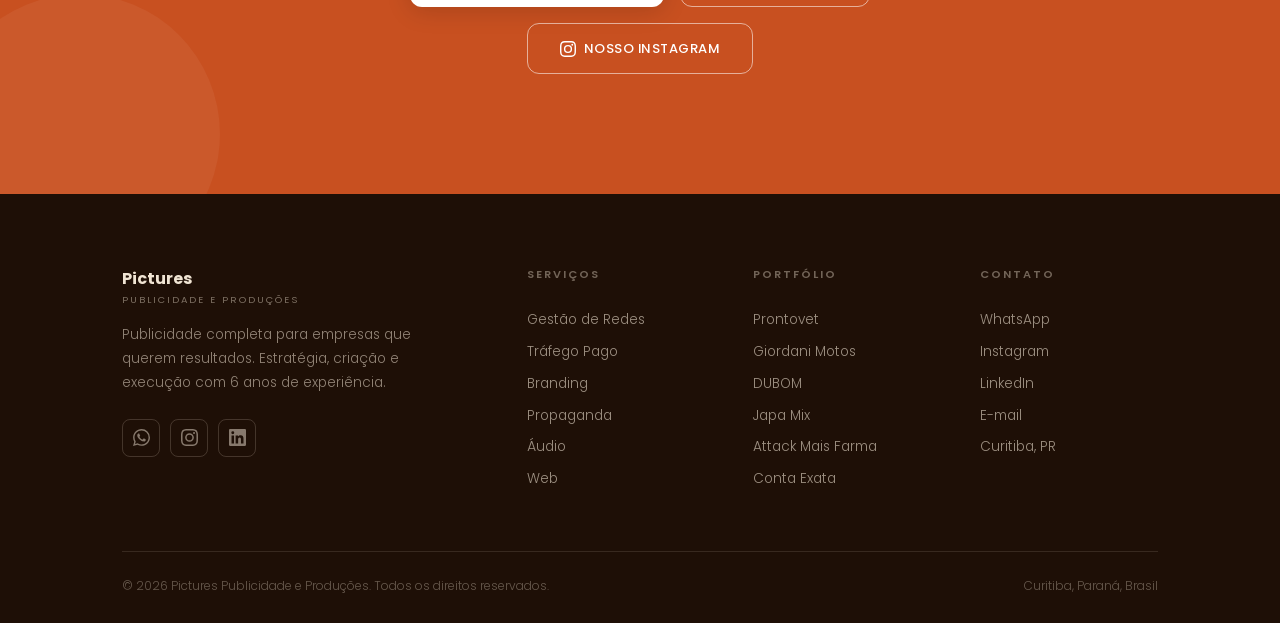
==== commit adcca152: "Remove story-10 (Bolinho de Salmão) from Japa Mix stories on home and portfolio Co-Authored-By: Clau" ====
--- a/index.html
+++ b/index.html
@@ -524,7 +524,6 @@
             <div class="row-img" data-lightbox><img decoding="async" src="assets/portfolio/japa-mix/imagens-web/story-07.jpg" alt="Japa Mix - Story 07" loading="lazy"></div>
             <div class="row-img" data-lightbox><img decoding="async" src="assets/portfolio/japa-mix/imagens-web/story-08.jpg" alt="Japa Mix - Story 08" loading="lazy"></div>
             <div class="row-img" data-lightbox><img decoding="async" src="assets/portfolio/japa-mix/imagens-web/story-09.jpg" alt="Japa Mix - Story 09" loading="lazy"></div>
-            <div class="row-img" data-lightbox><img decoding="async" src="assets/portfolio/japa-mix/imagens-web/story-10.jpg" alt="Japa Mix - Story 10" loading="lazy"></div>
             <div class="row-img" data-lightbox><img decoding="async" src="assets/portfolio/japa-mix/imagens-web/story-11.jpg" alt="Japa Mix - Story 11" loading="lazy"></div>
             <div class="row-img" data-lightbox><img decoding="async" src="assets/portfolio/japa-mix/imagens-web/story-12.jpg" alt="Japa Mix - Story 12" loading="lazy"></div>
           </div>
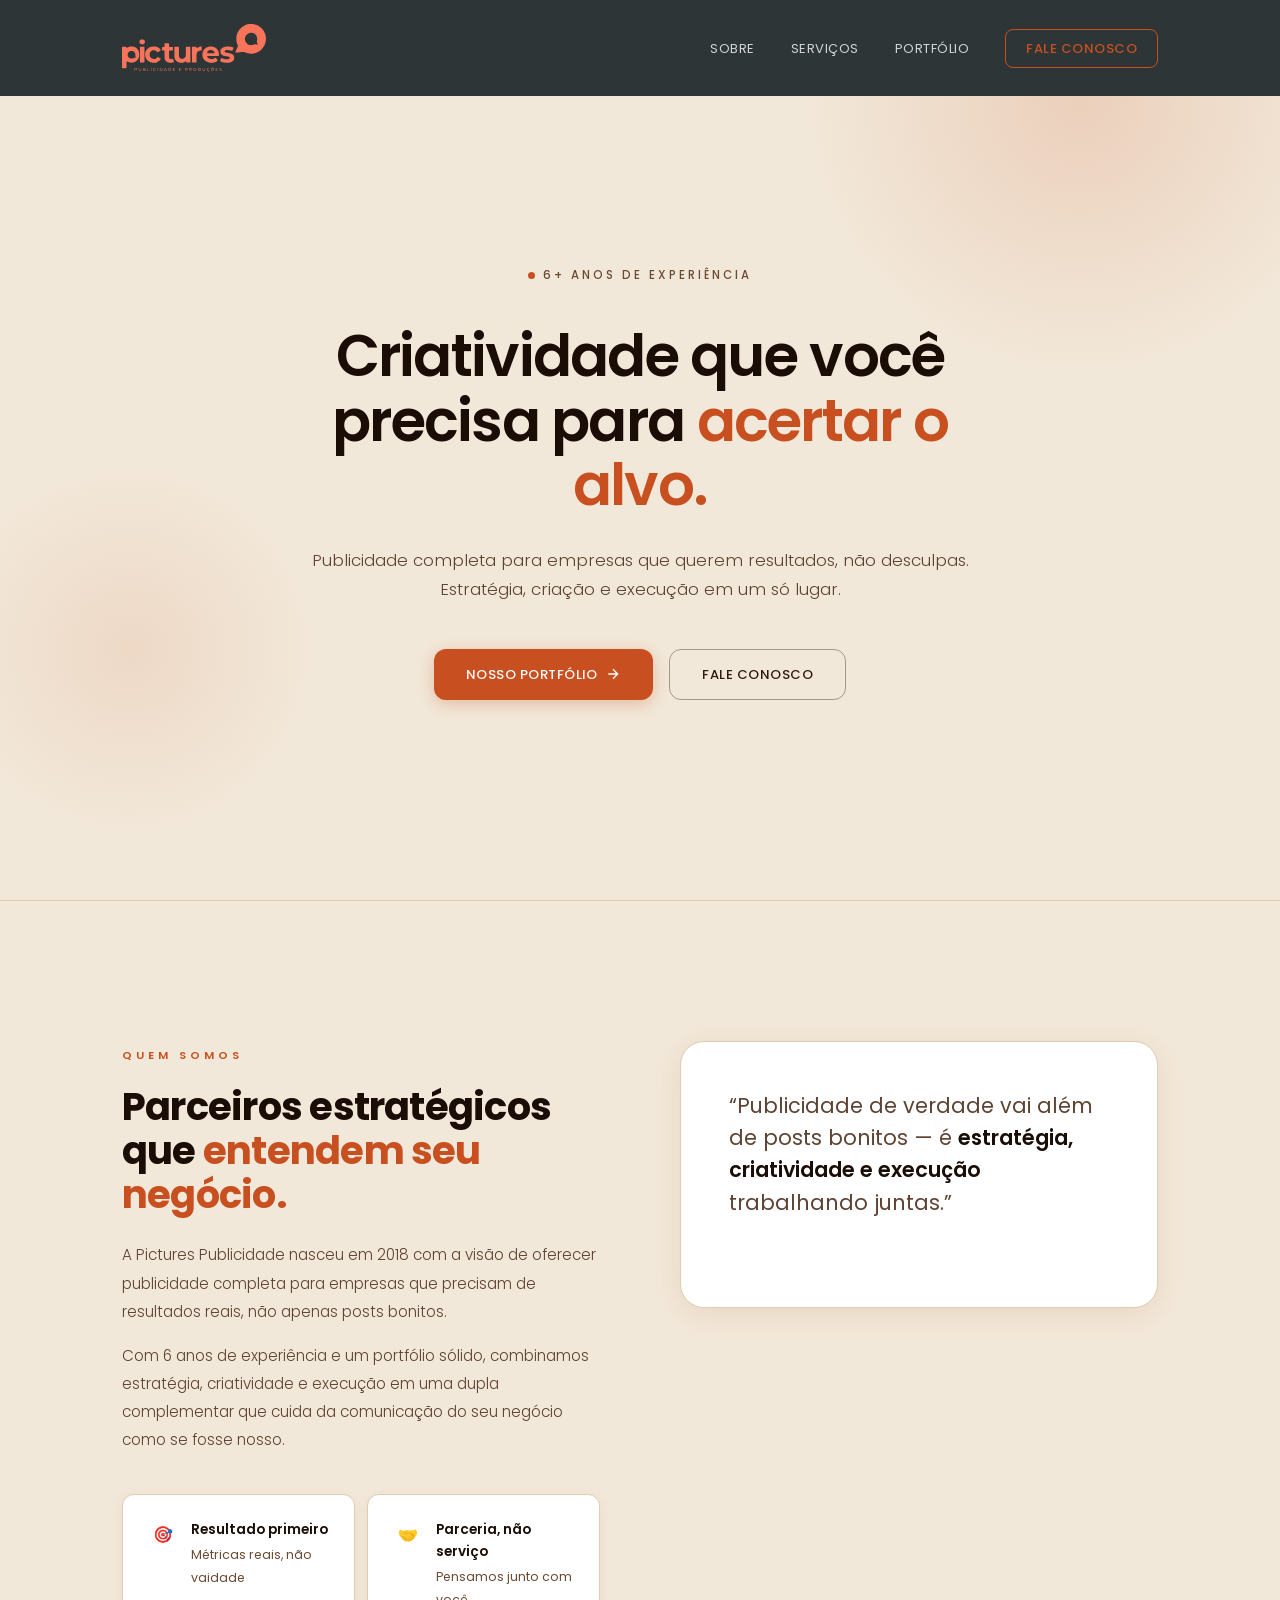
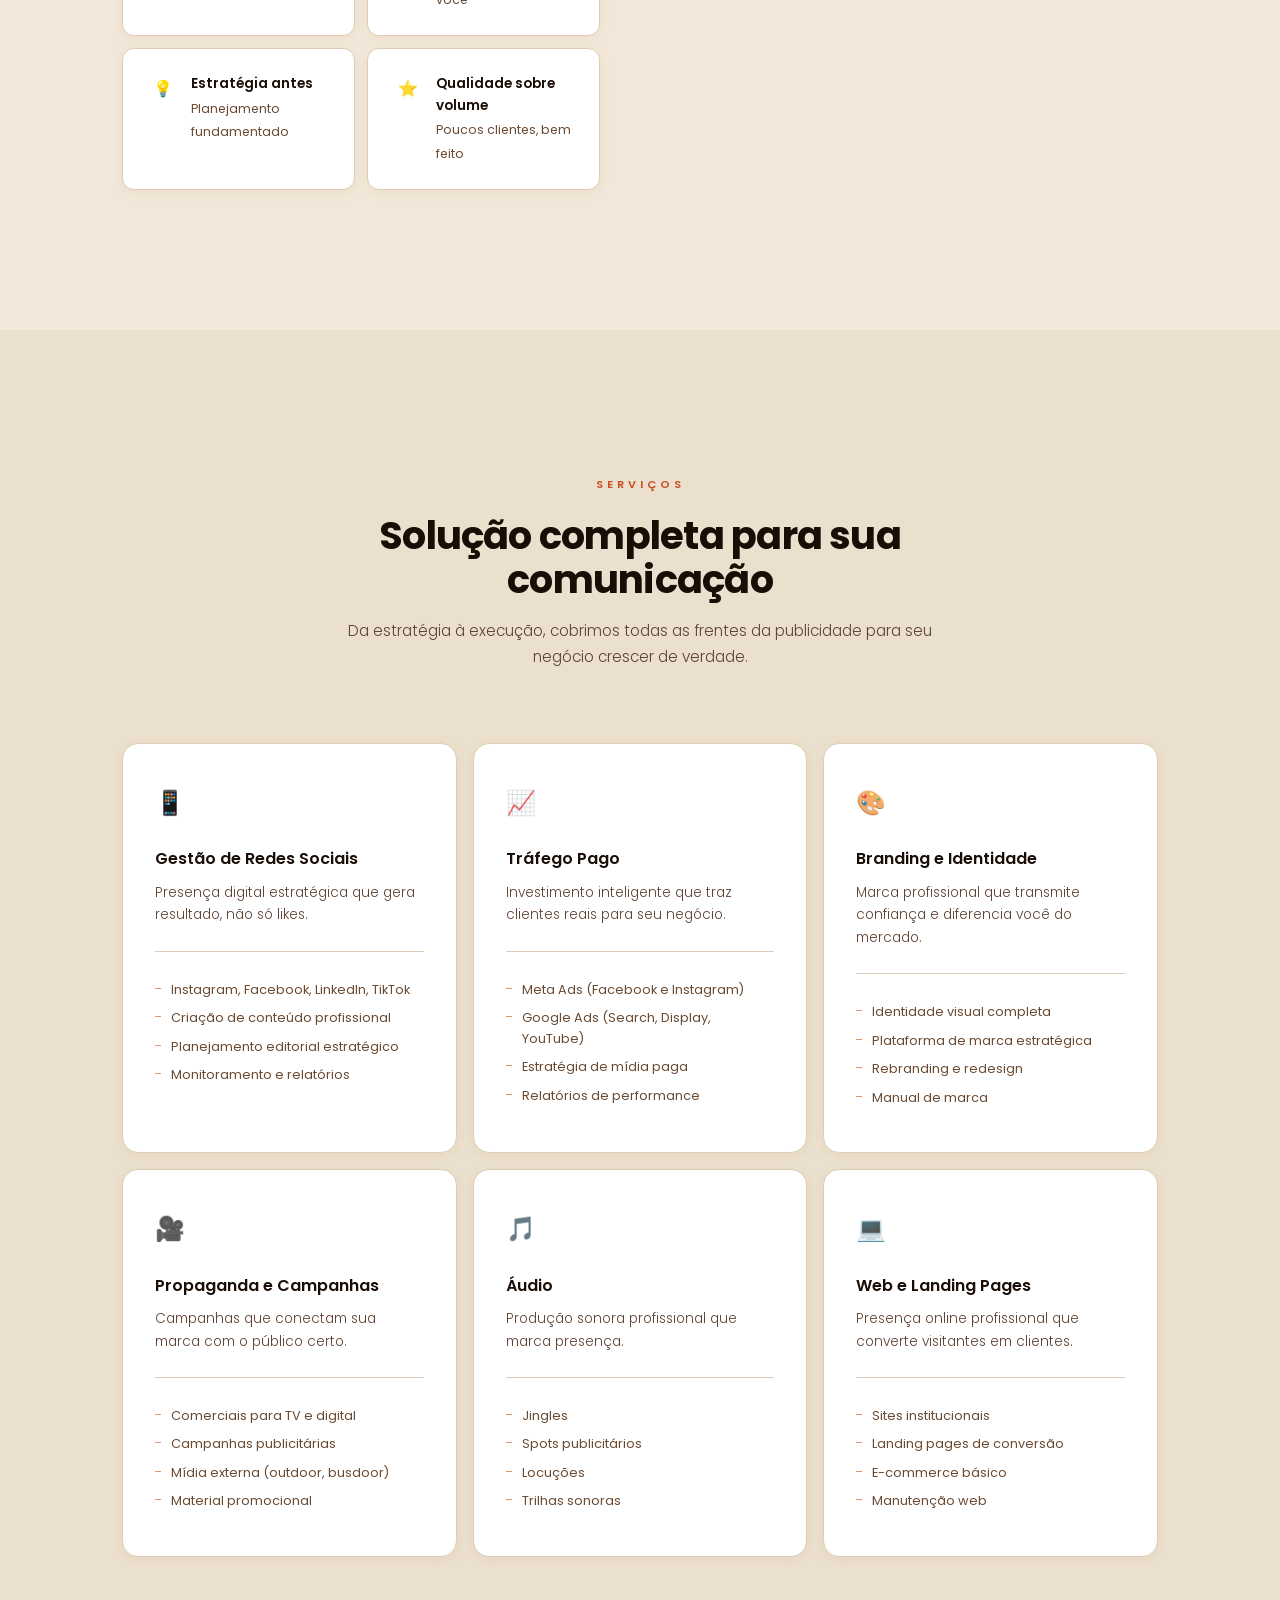
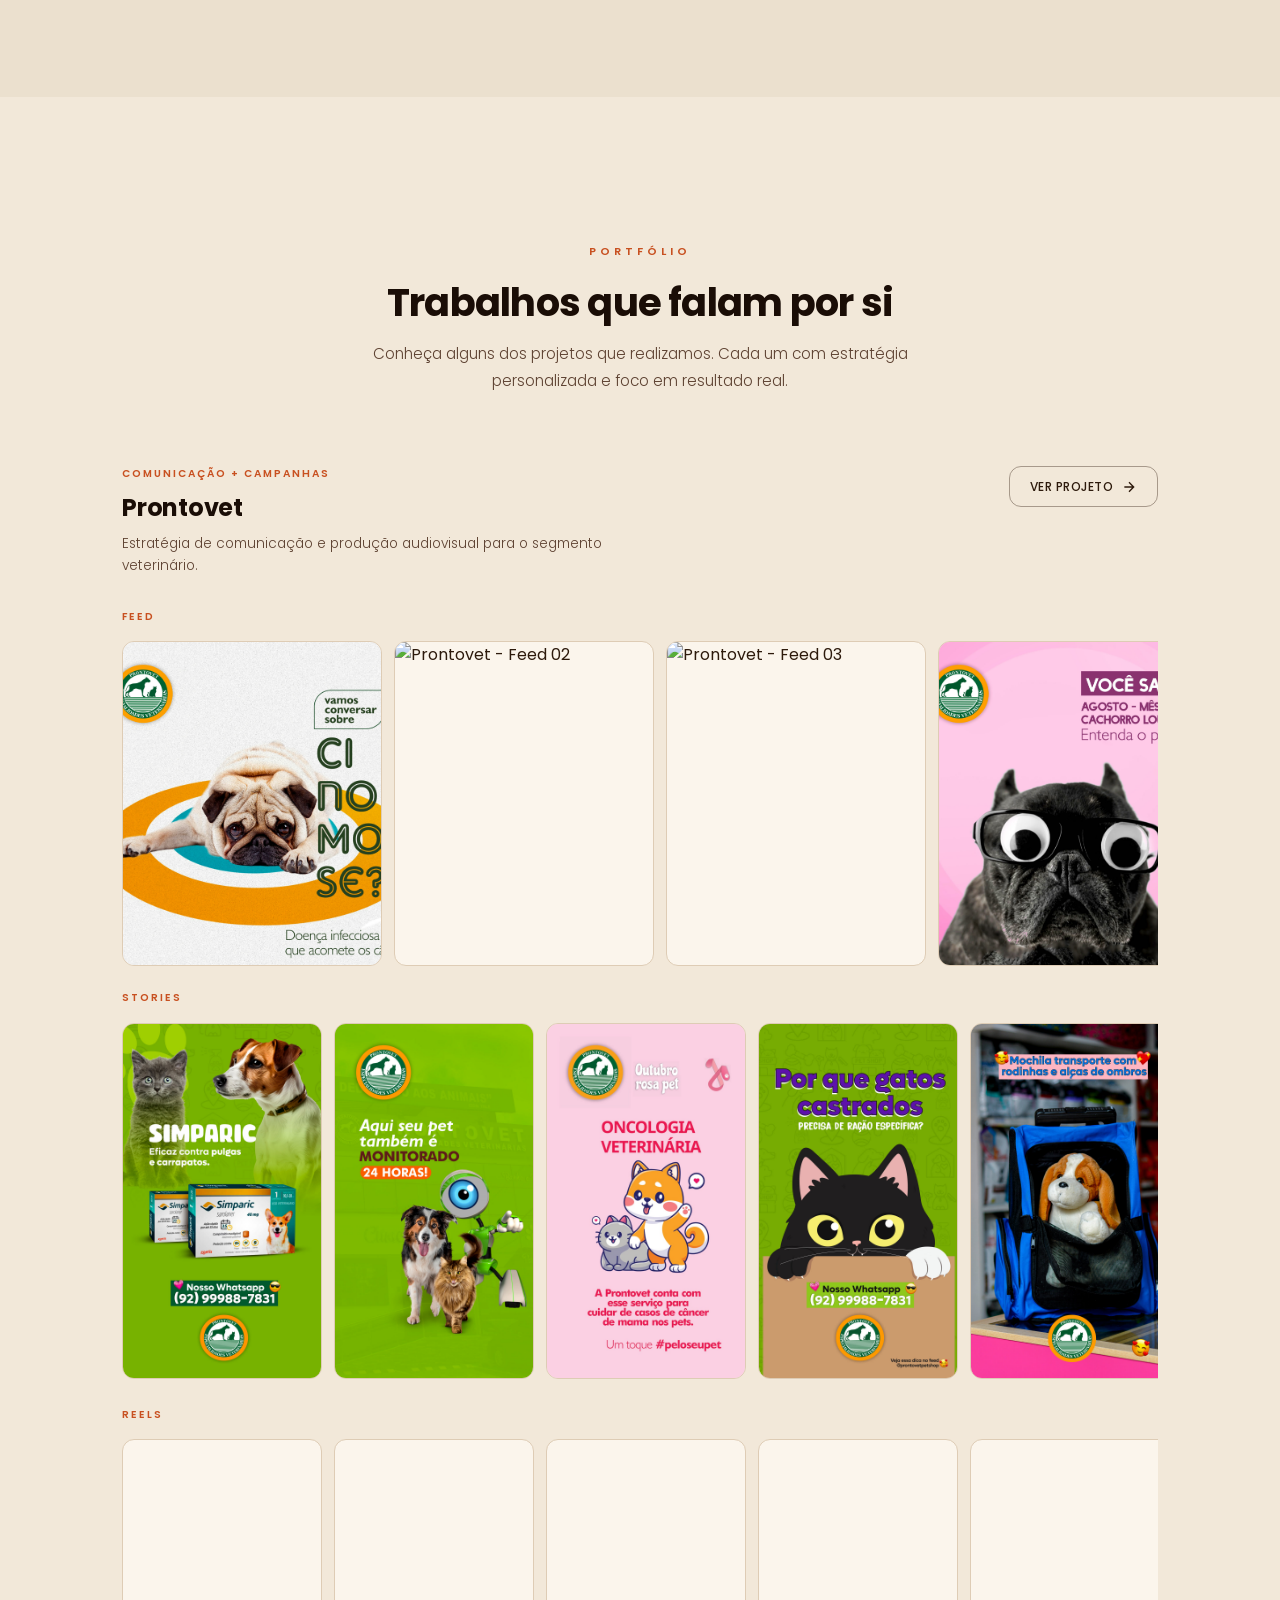
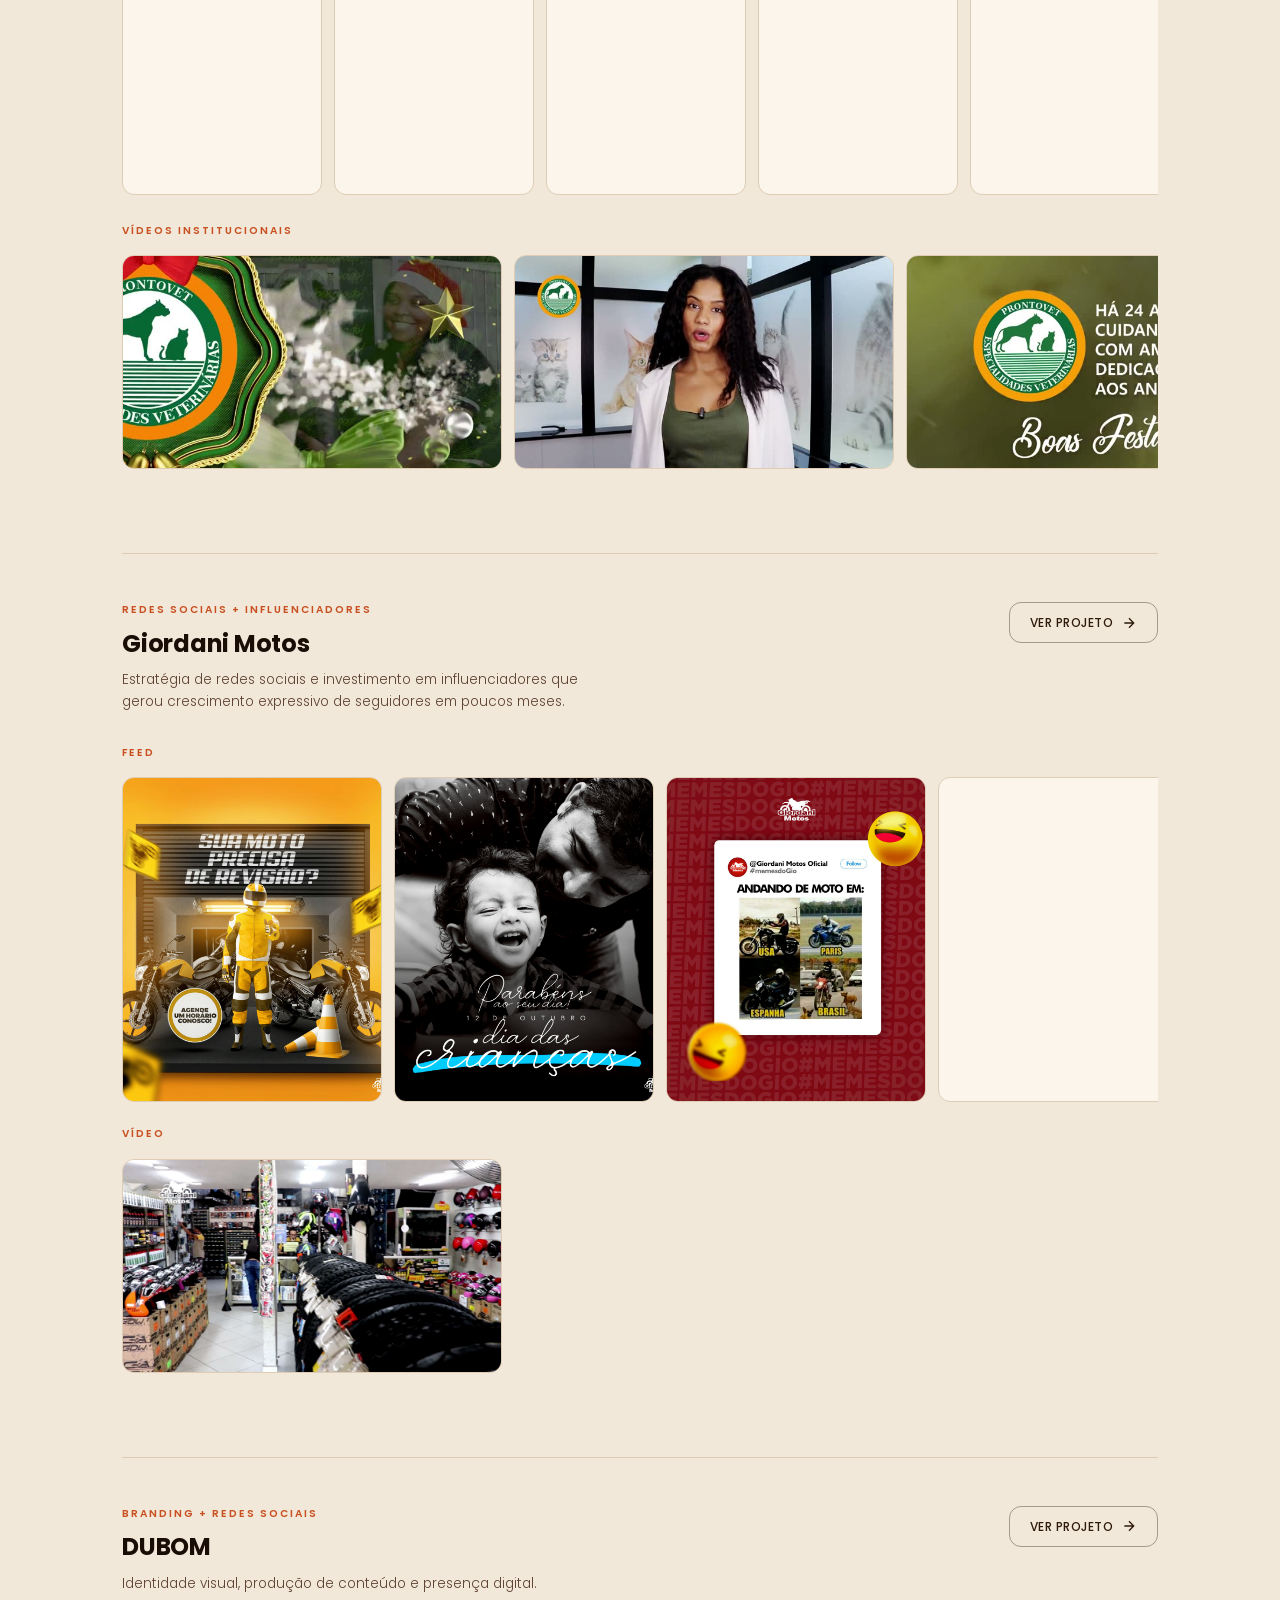
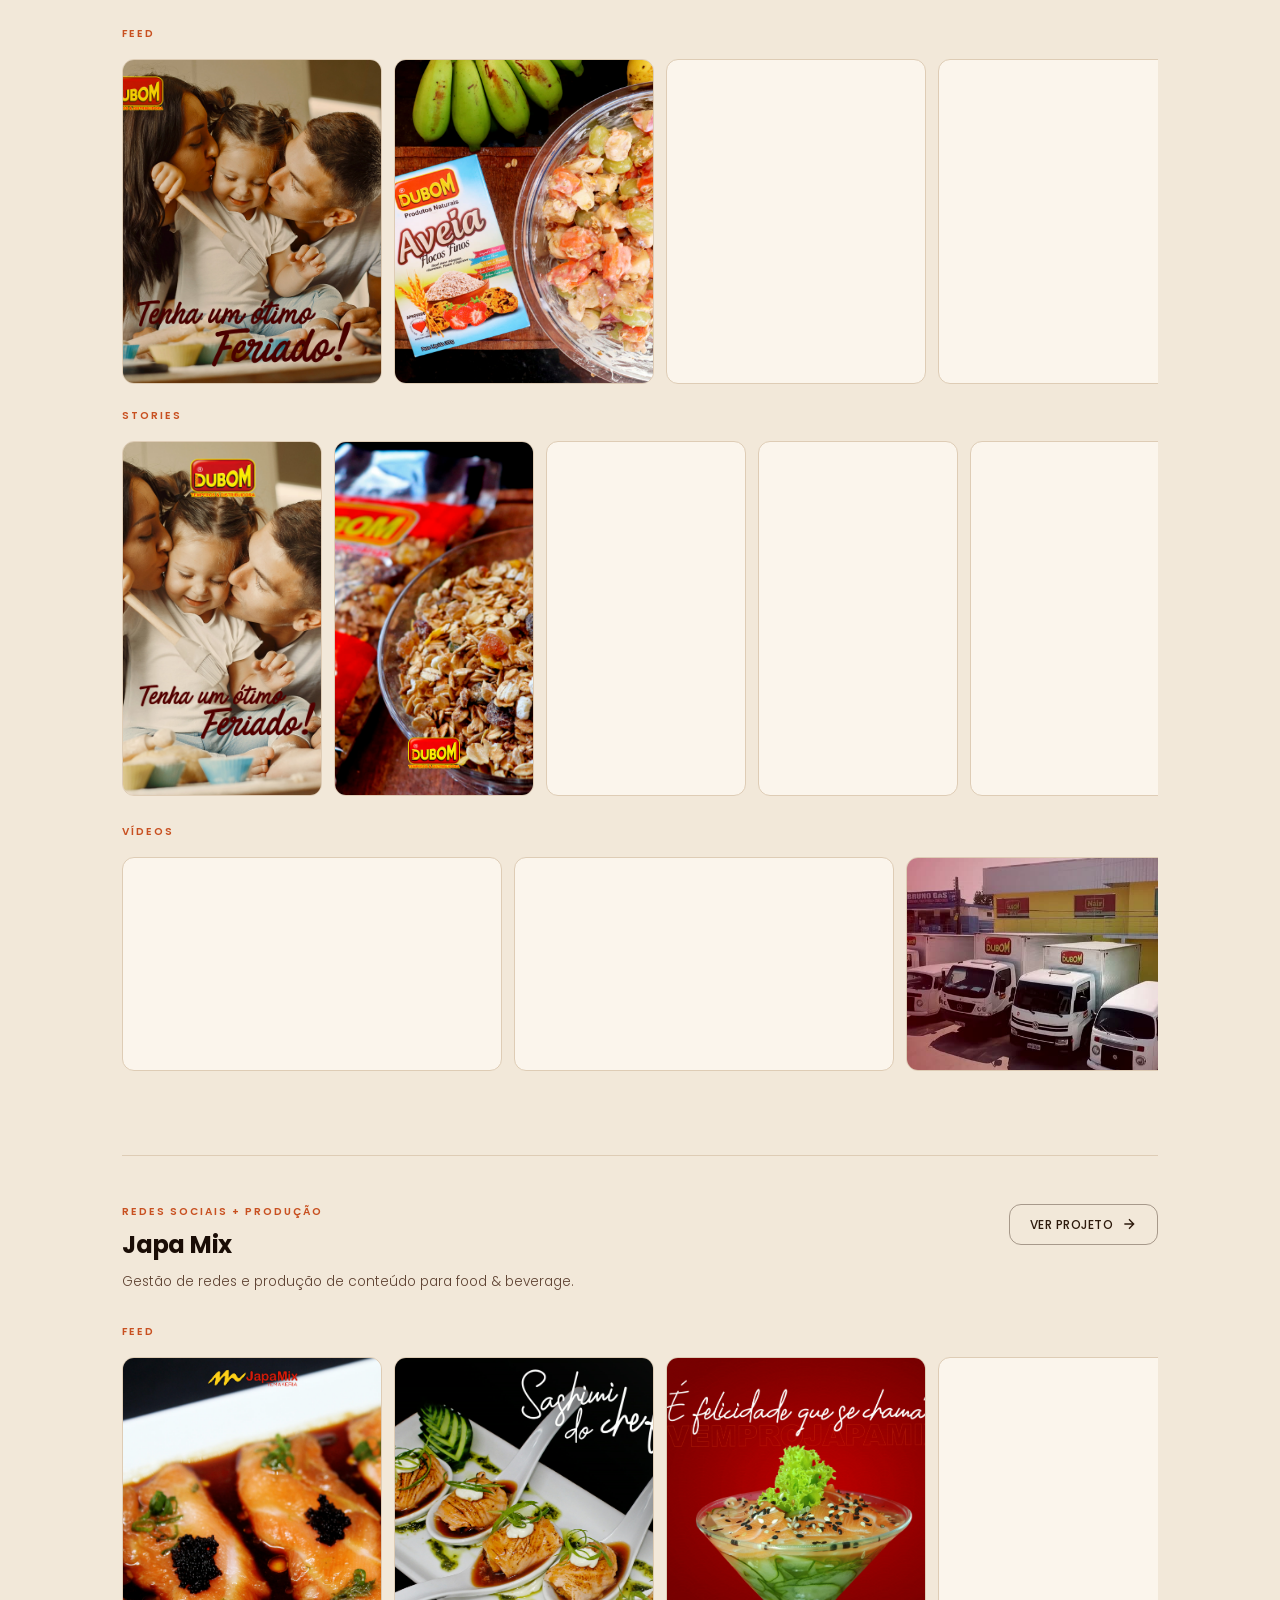
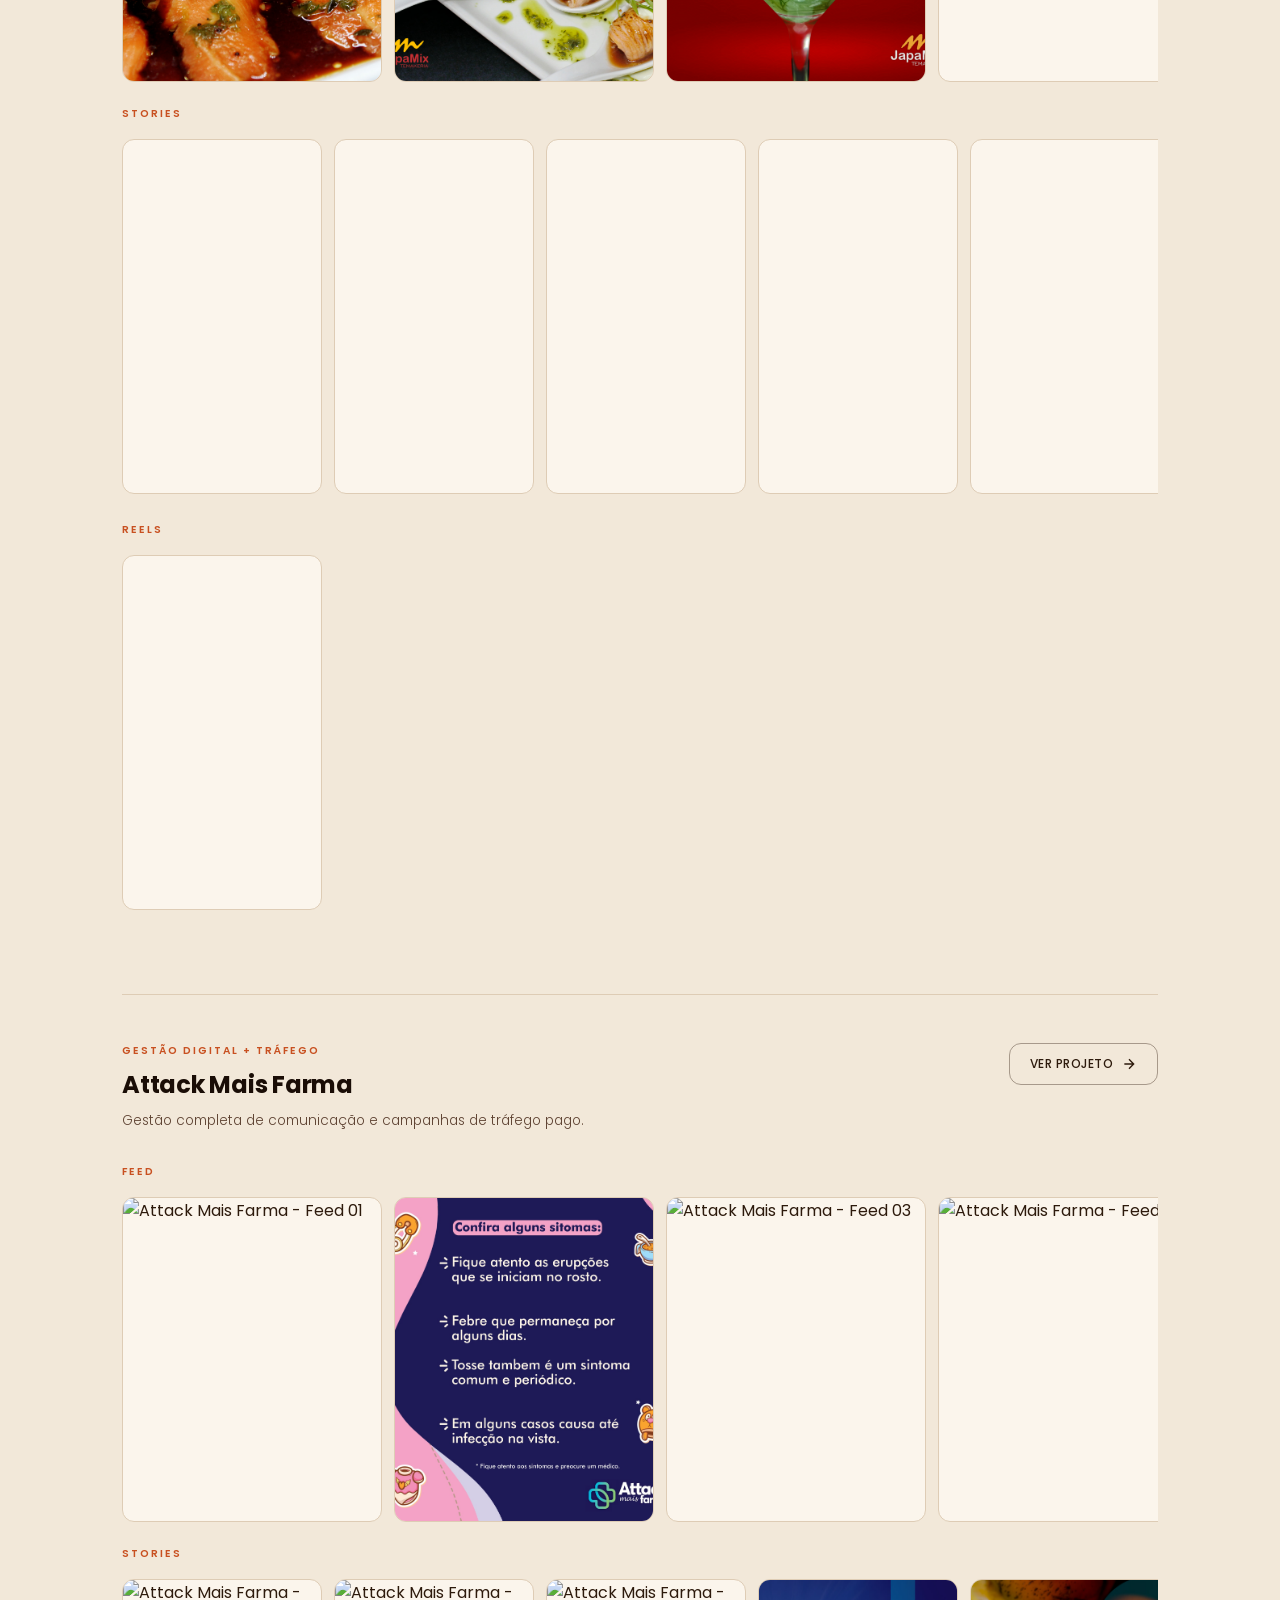
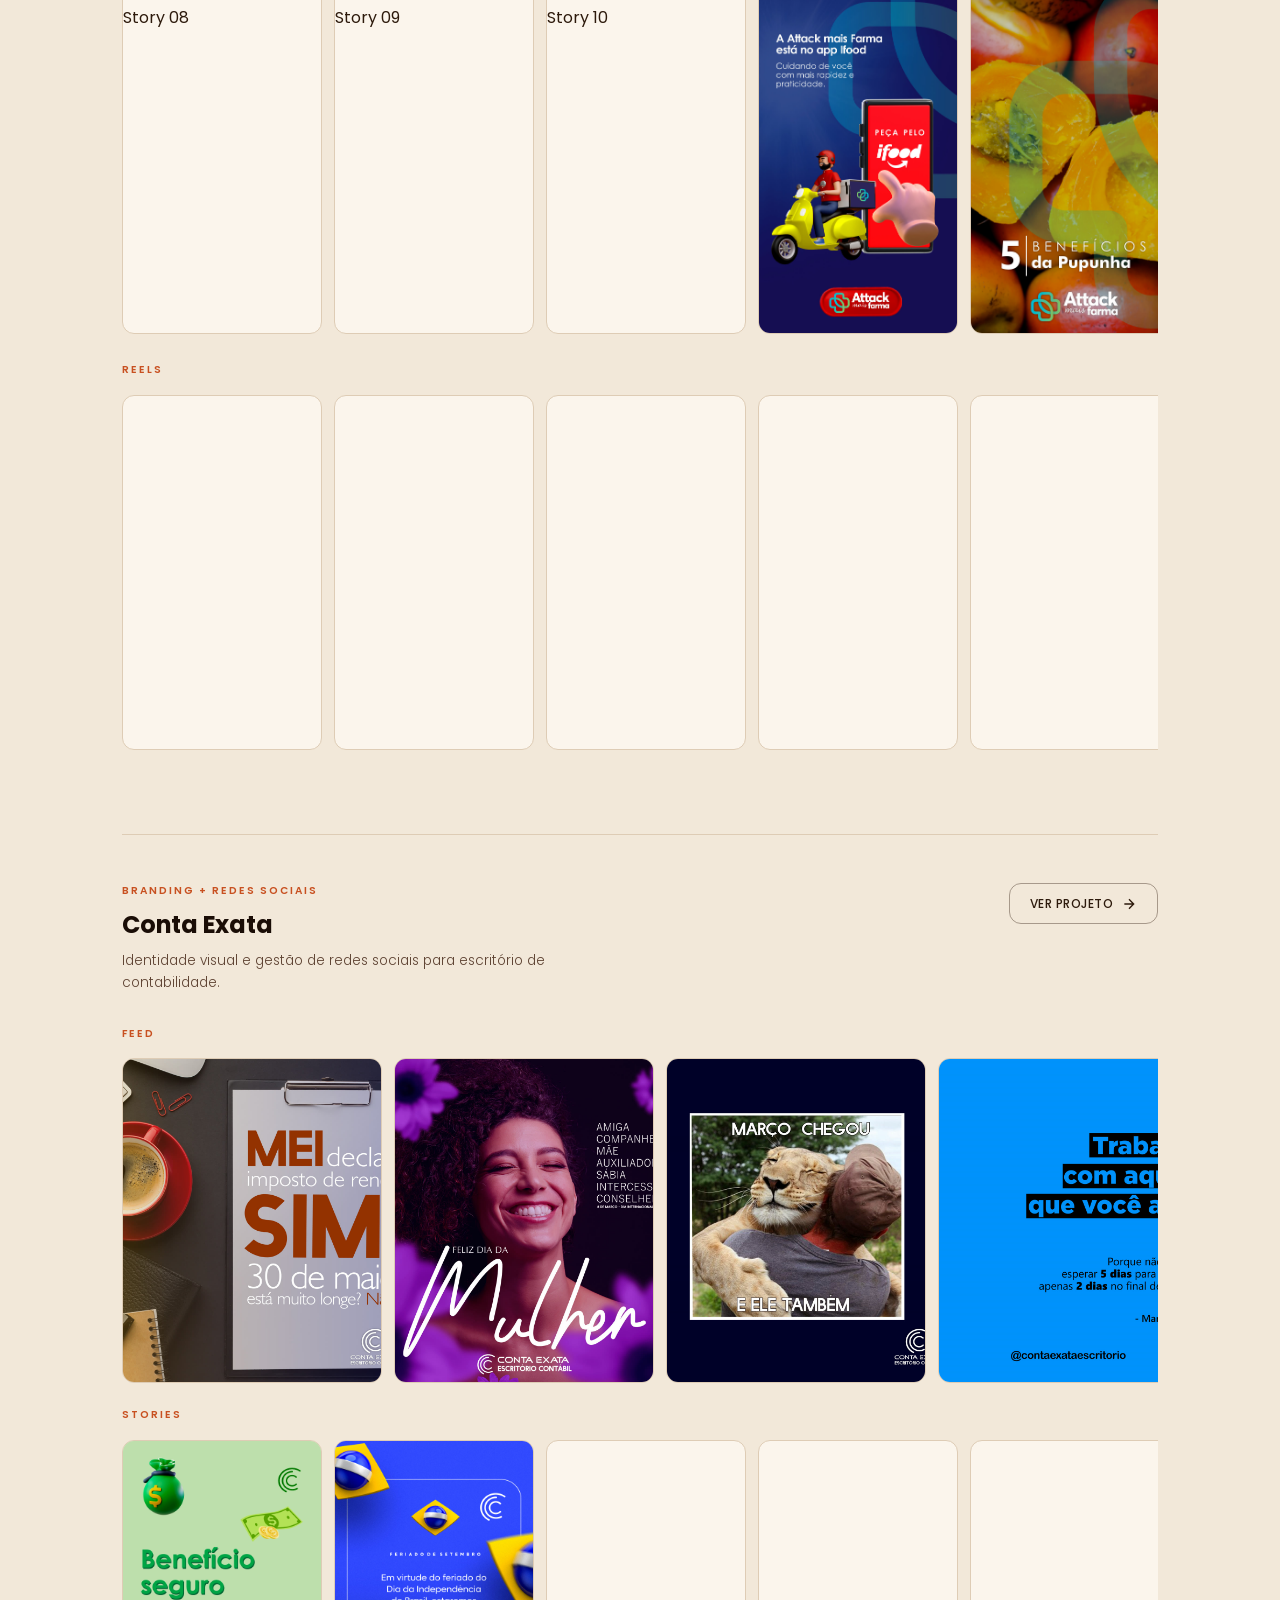
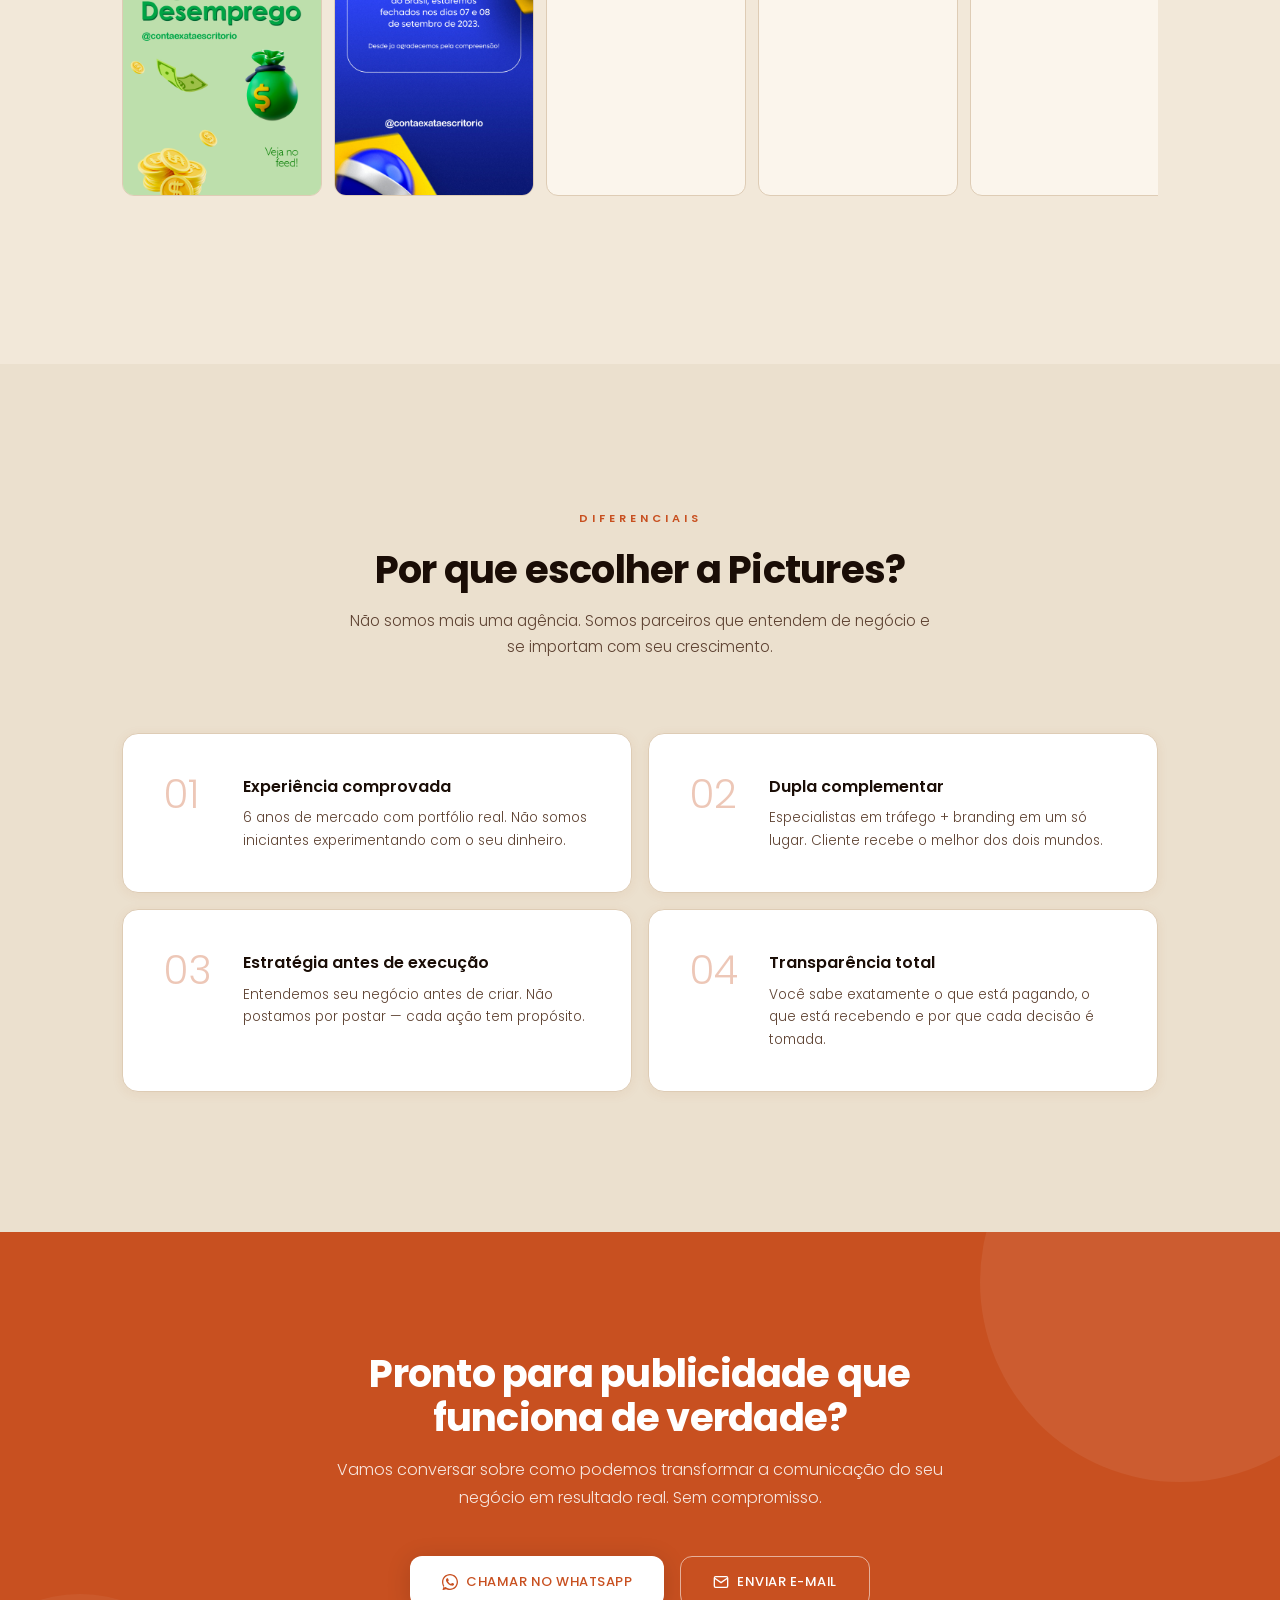
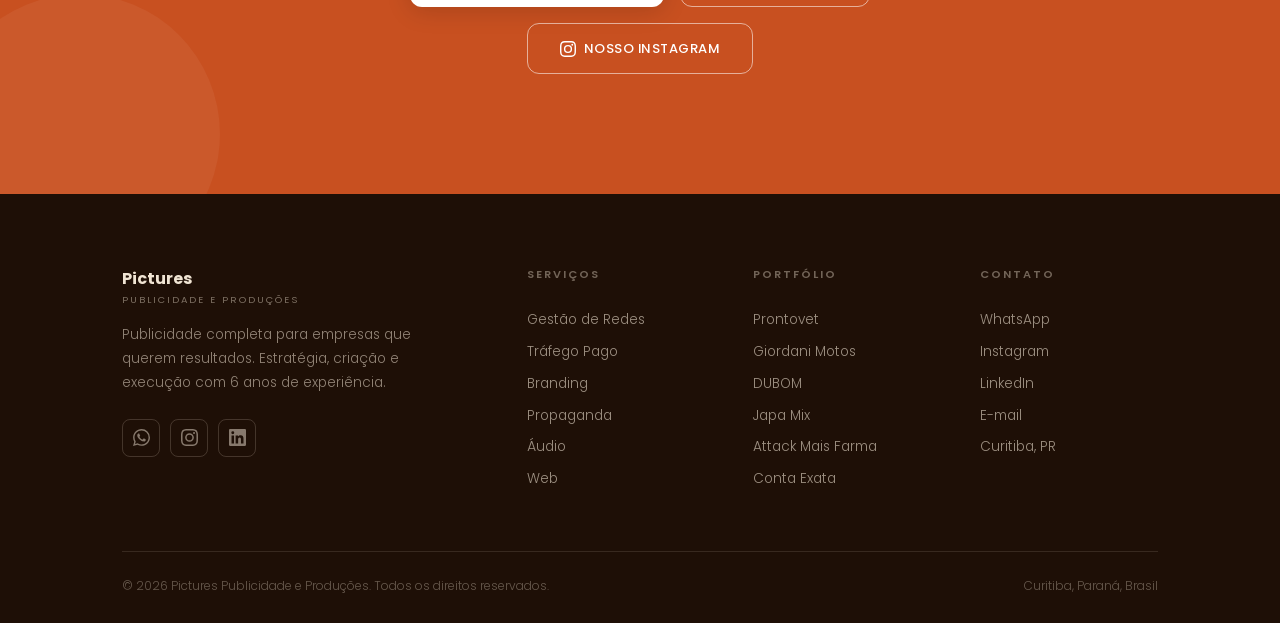
==== commit 28eddde5: "Remove Yakissoba (img-02) and Hot Salmão Crispy (img-03) from Japa Mix feed Co-Authored-By: Claude S" ====
--- a/index.html
+++ b/index.html
@@ -503,8 +503,6 @@
             <div class="row-img" data-lightbox><img decoding="async" src="assets/portfolio/japa-mix/ARTE JAPA MIX 11.jpg" alt="Japa Mix - Arte 11" loading="lazy"></div>
             <div class="row-img" data-lightbox><img decoding="async" src="assets/portfolio/japa-mix/ARTE JAPA MIX 103.jpg" alt="Japa Mix - Arte 103" loading="lazy"></div>
             <div class="row-img" data-lightbox><img decoding="async" src="assets/portfolio/japa-mix/imagens-web/img-01.jpg" alt="Japa Mix - 01" loading="lazy"></div>
-            <div class="row-img" data-lightbox><img decoding="async" src="assets/portfolio/japa-mix/imagens-web/img-02.jpg" alt="Japa Mix - 02" loading="lazy"></div>
-            <div class="row-img" data-lightbox><img decoding="async" src="assets/portfolio/japa-mix/imagens-web/img-03.jpg" alt="Japa Mix - 03" loading="lazy"></div>
             <div class="row-img" data-lightbox><img decoding="async" src="assets/portfolio/japa-mix/imagens-web/img-04.jpg" alt="Japa Mix - 04" loading="lazy"></div>
             <div class="row-img" data-lightbox><img decoding="async" src="assets/portfolio/japa-mix/imagens-web/img-05.jpg" alt="Japa Mix - 05" loading="lazy"></div>
             <div class="row-img" data-lightbox><img decoding="async" src="assets/portfolio/japa-mix/imagens-web/img-07.jpg" alt="Japa Mix - 07" loading="lazy"></div>
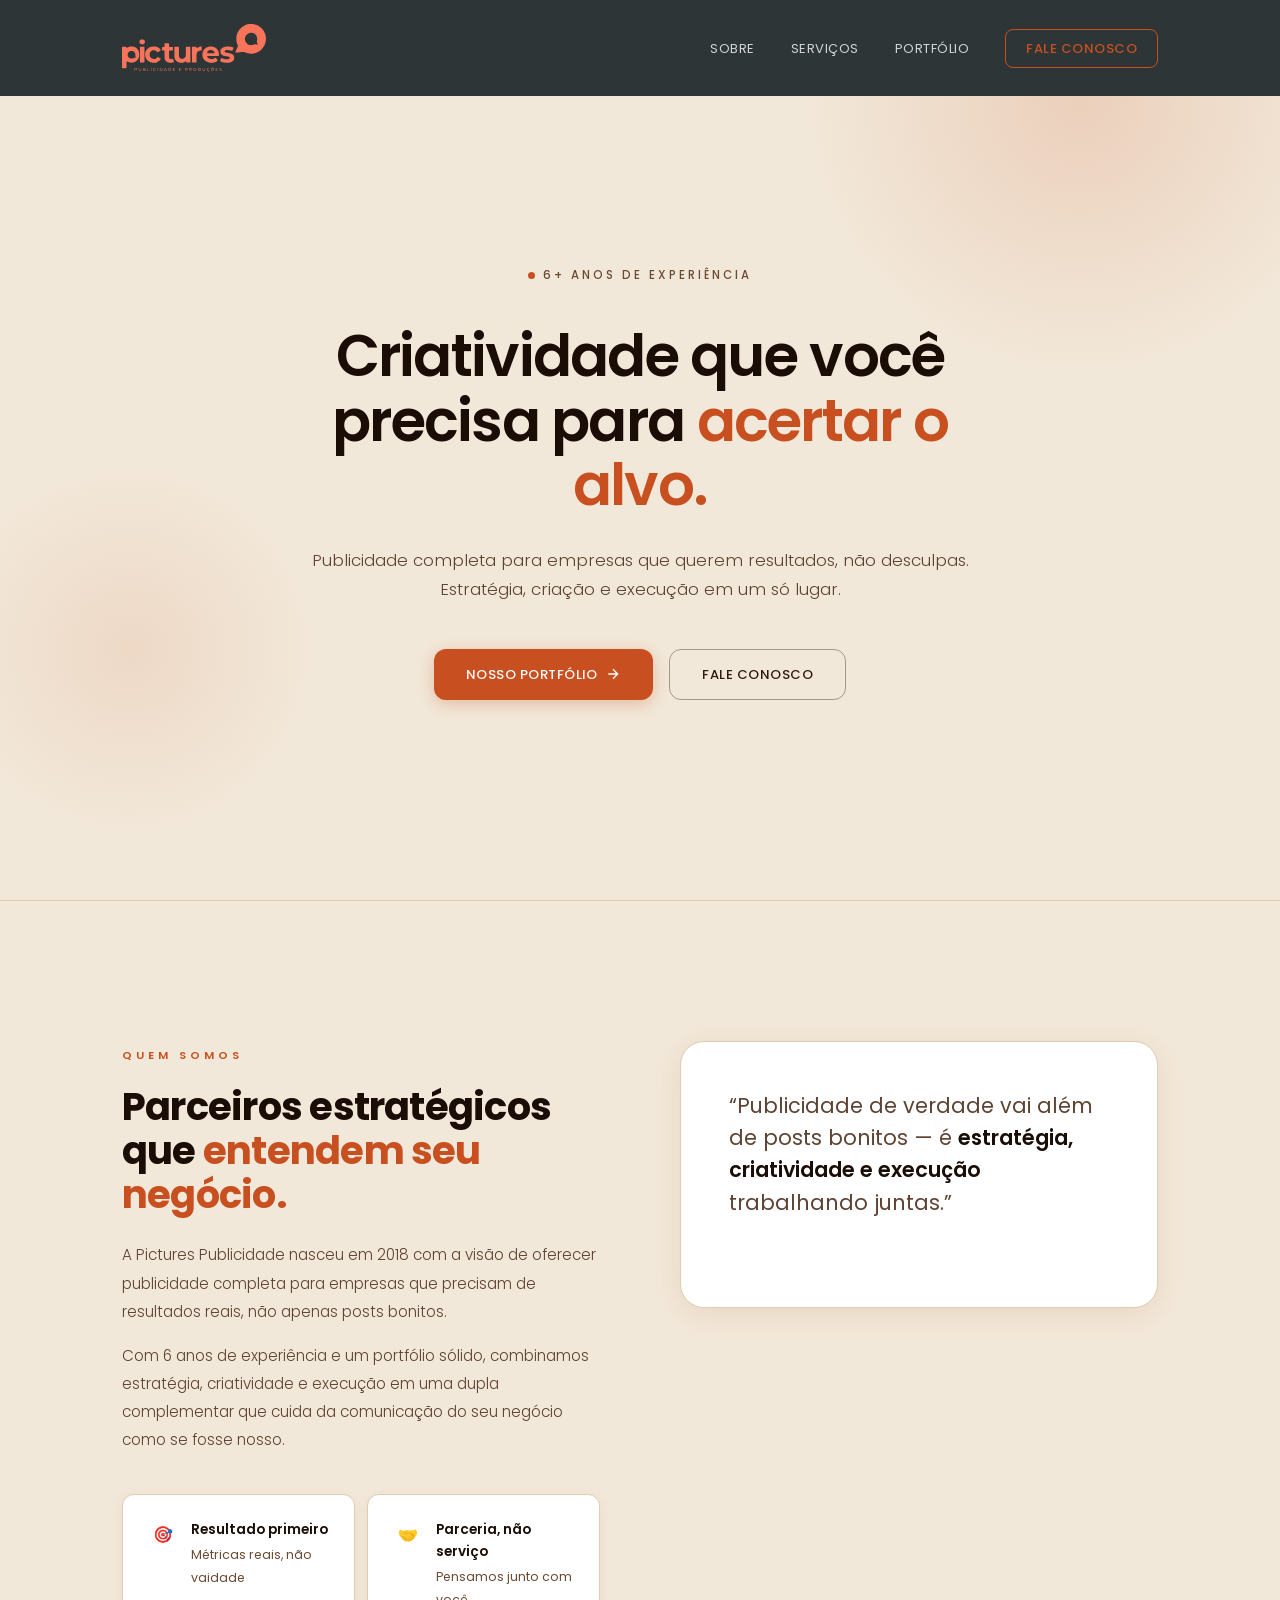
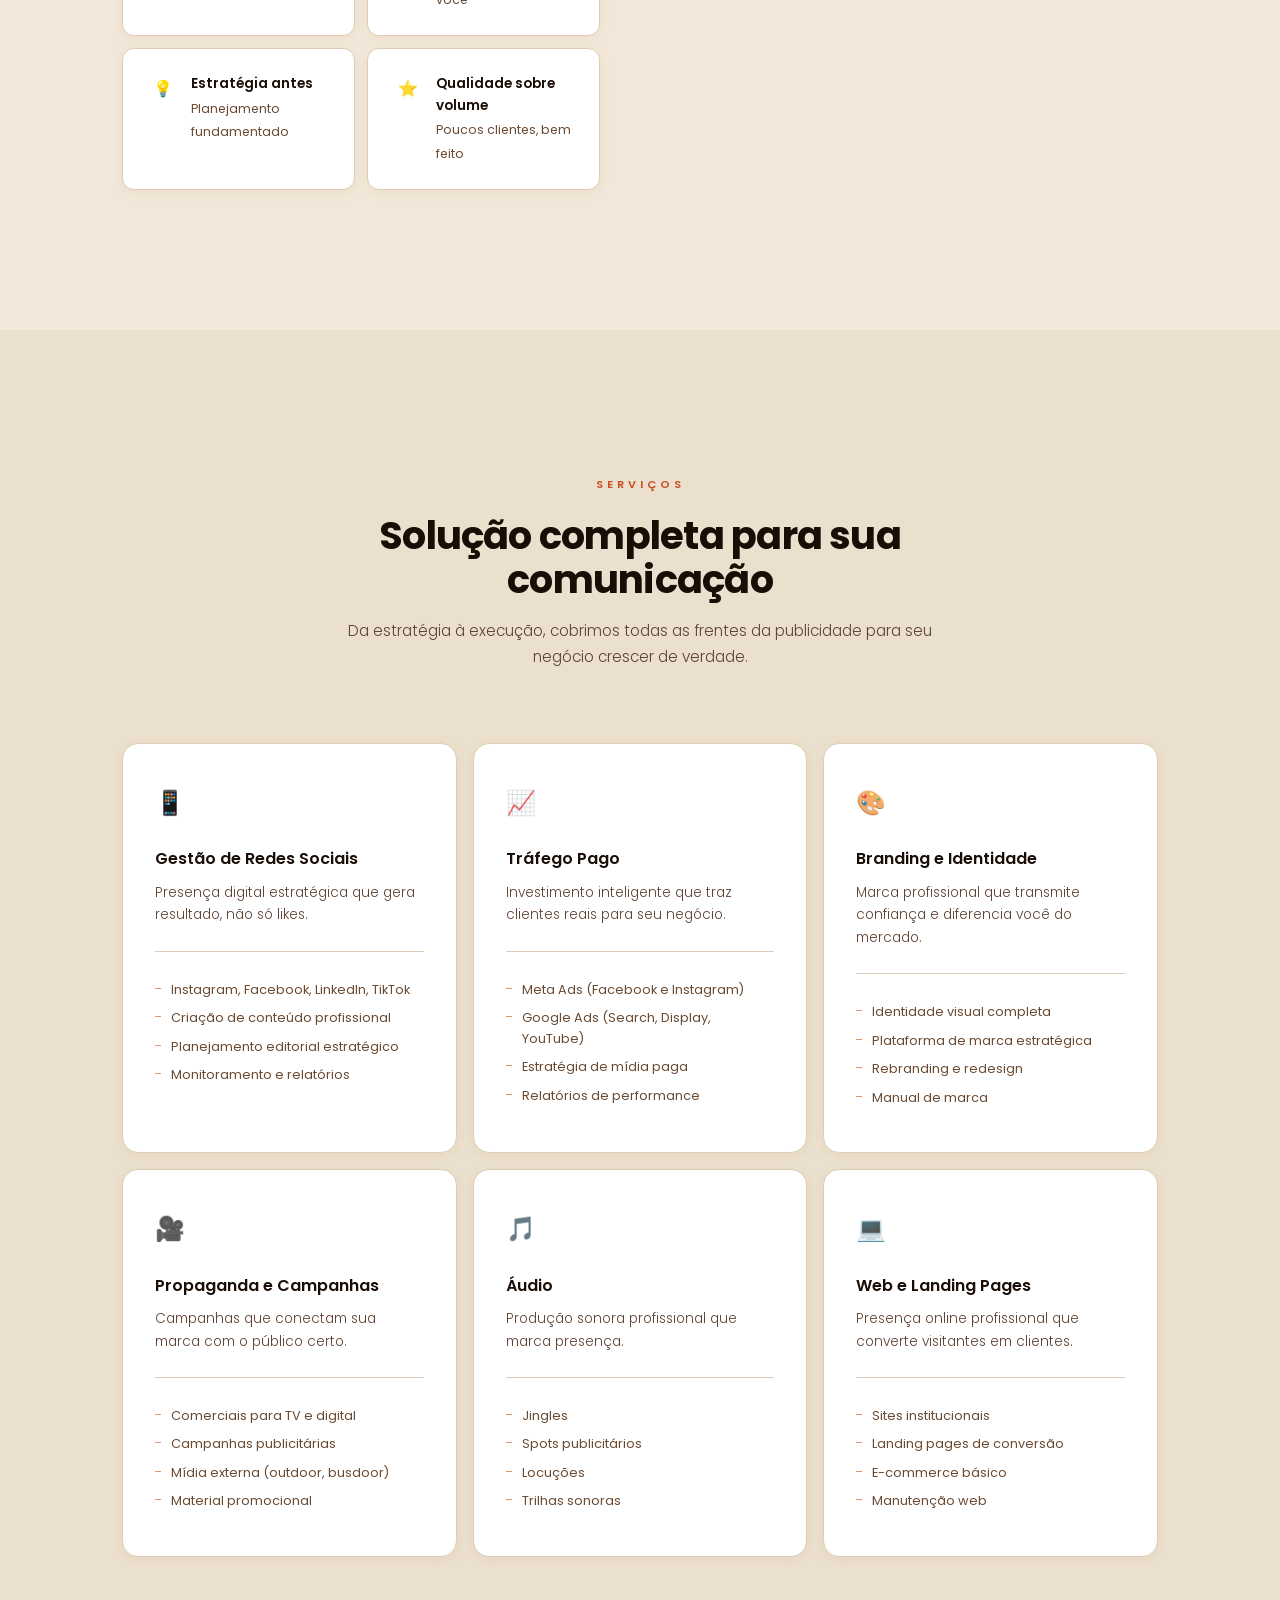
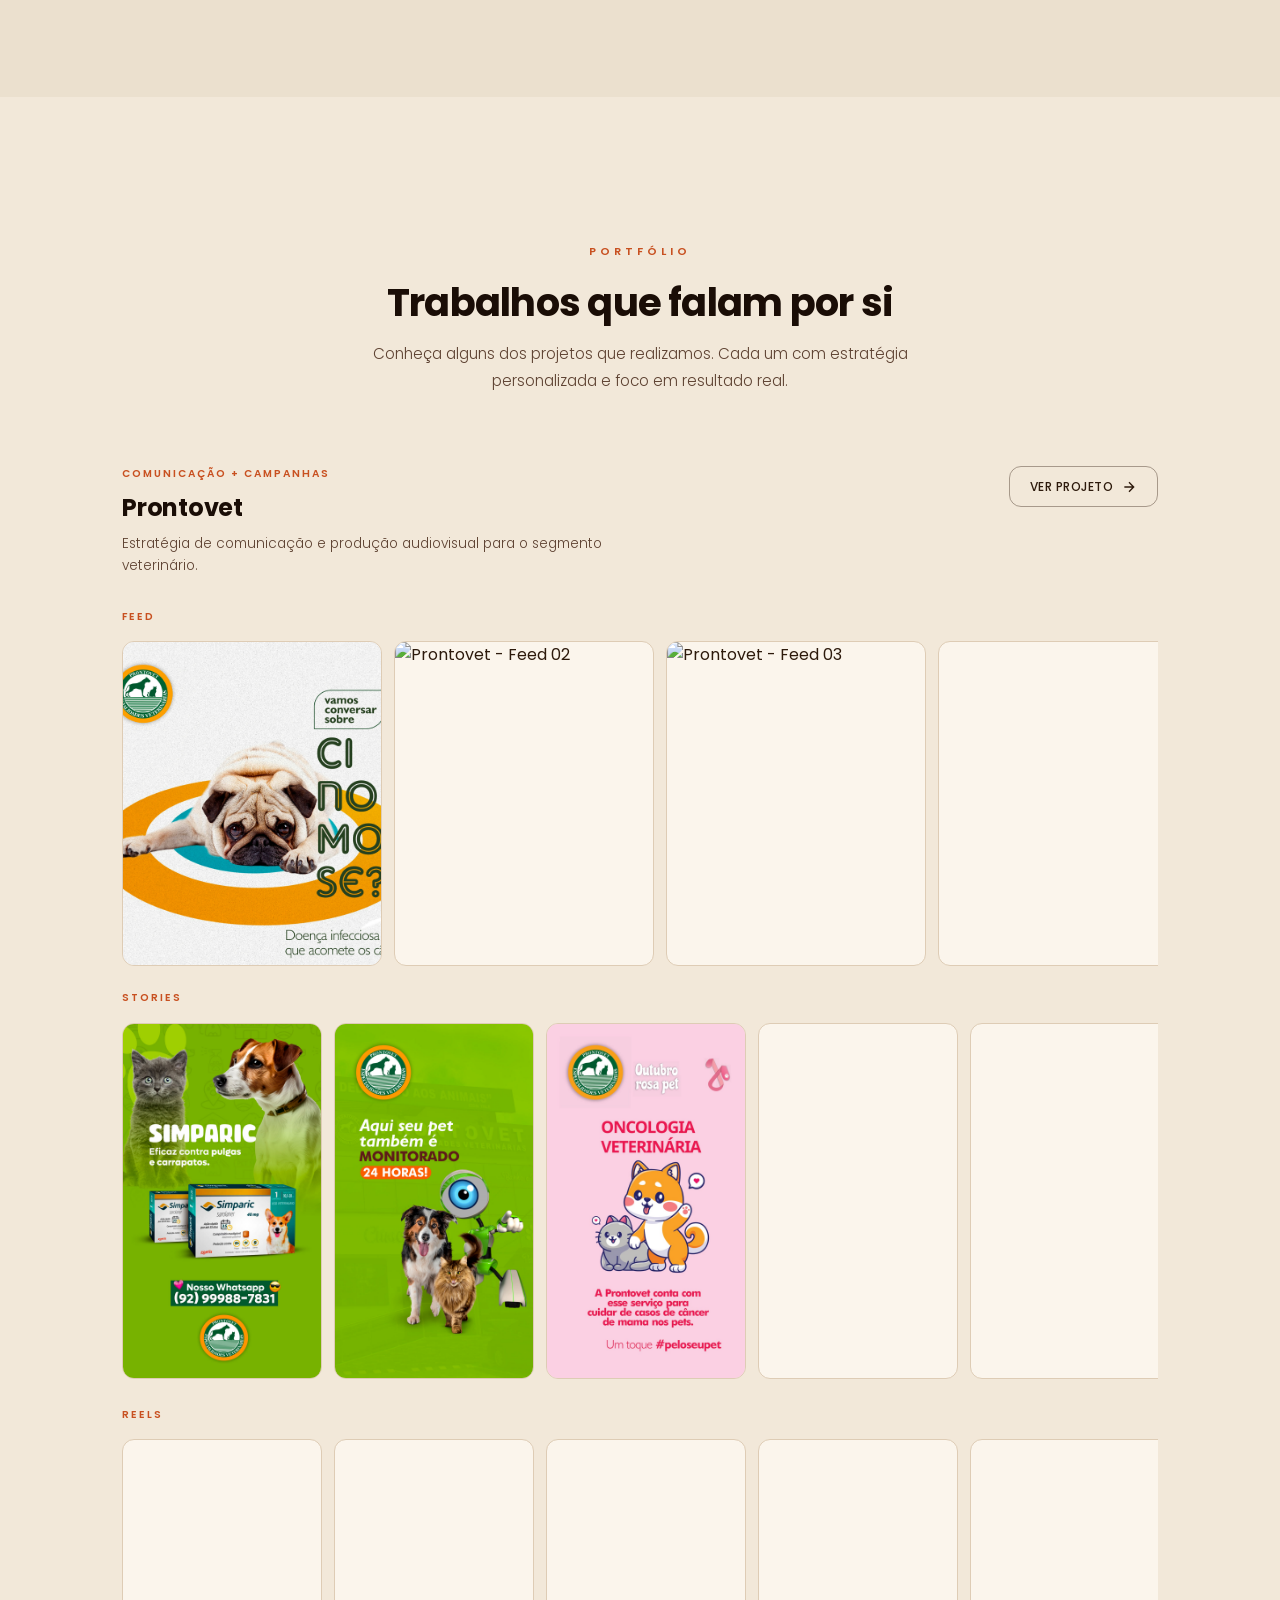
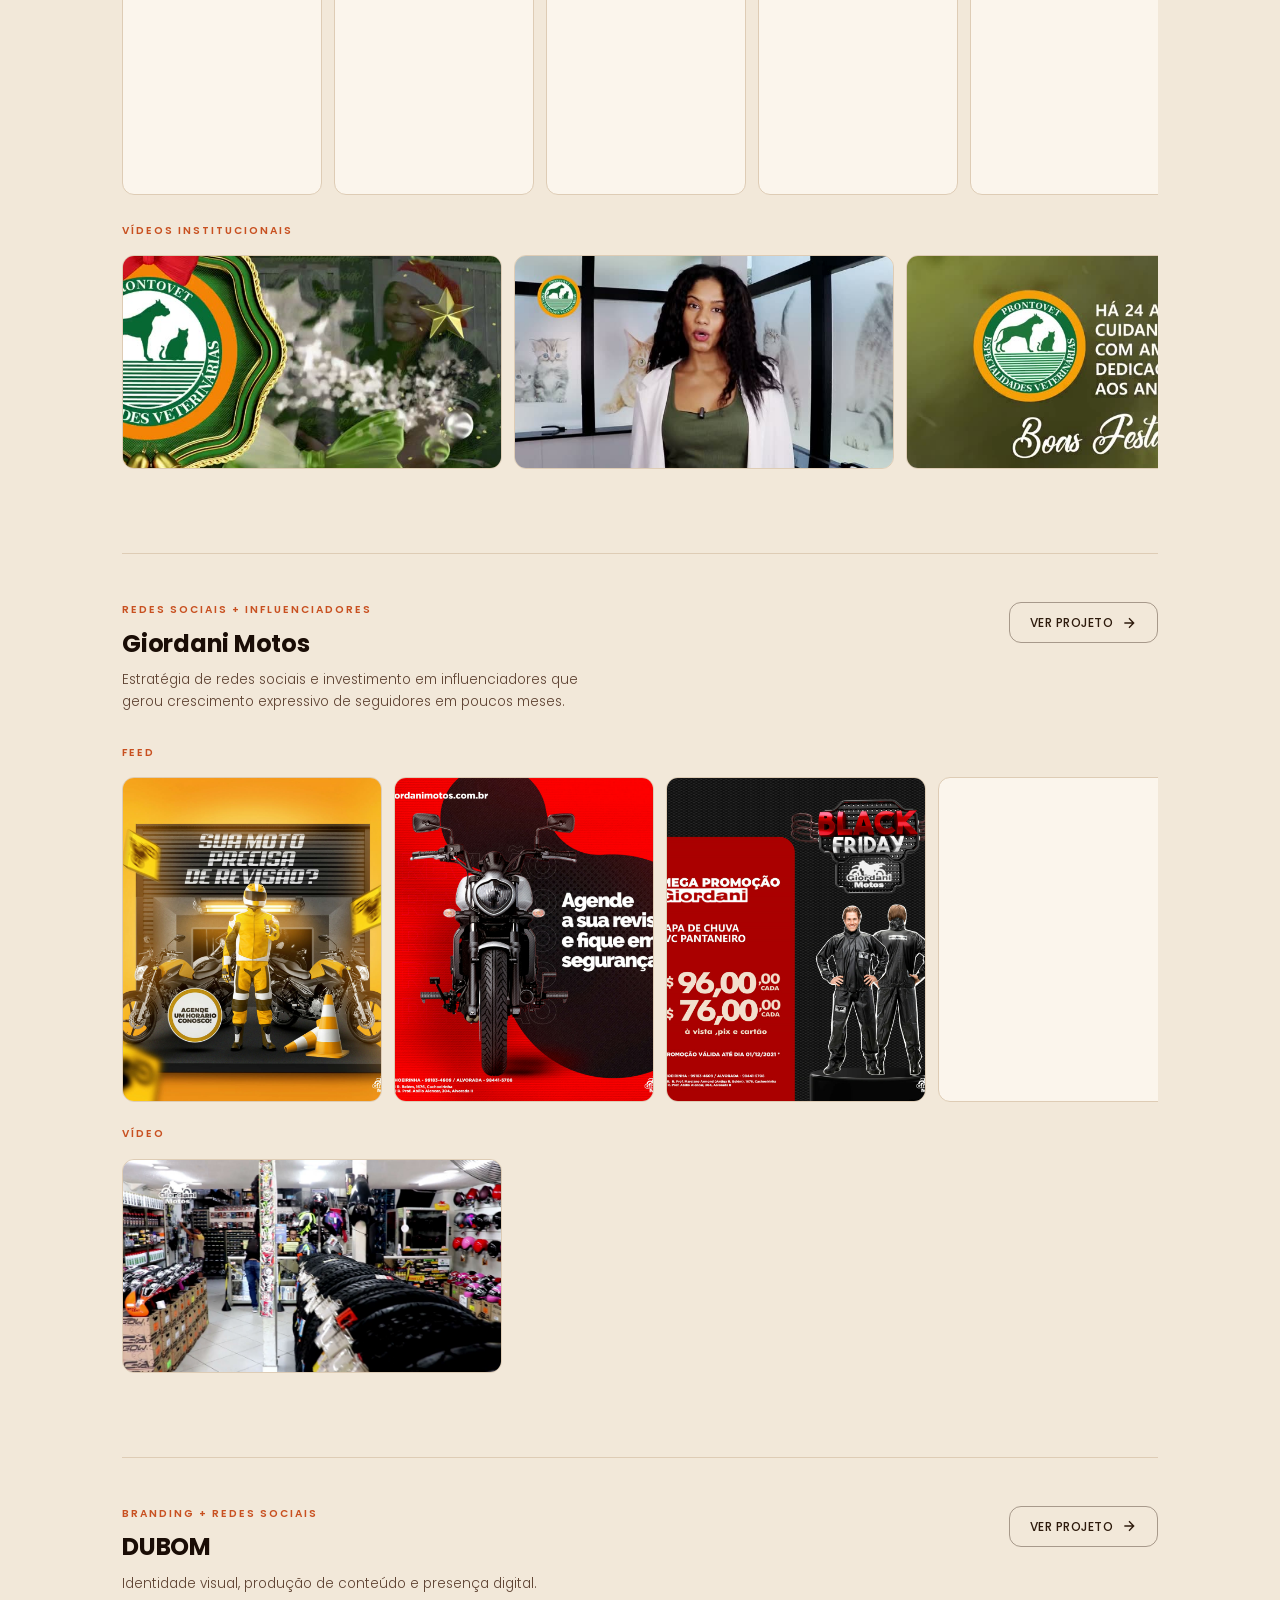
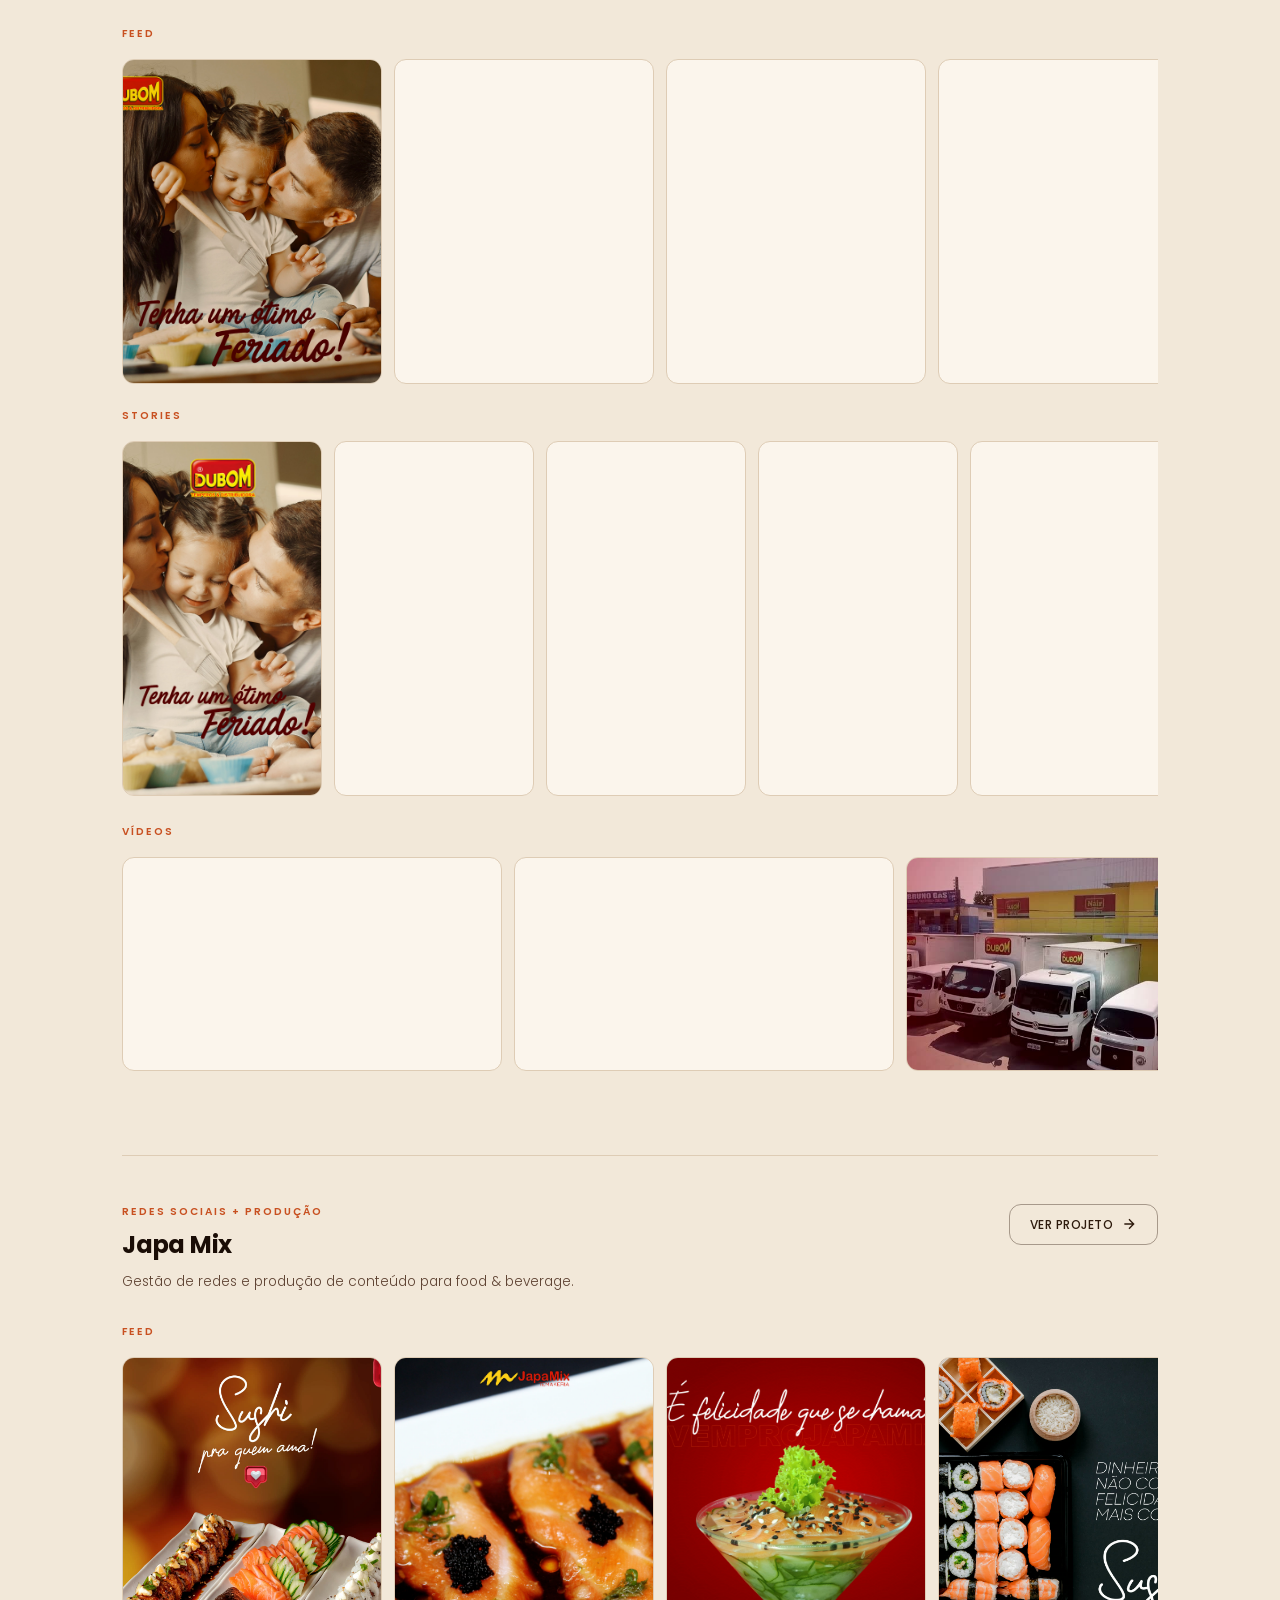
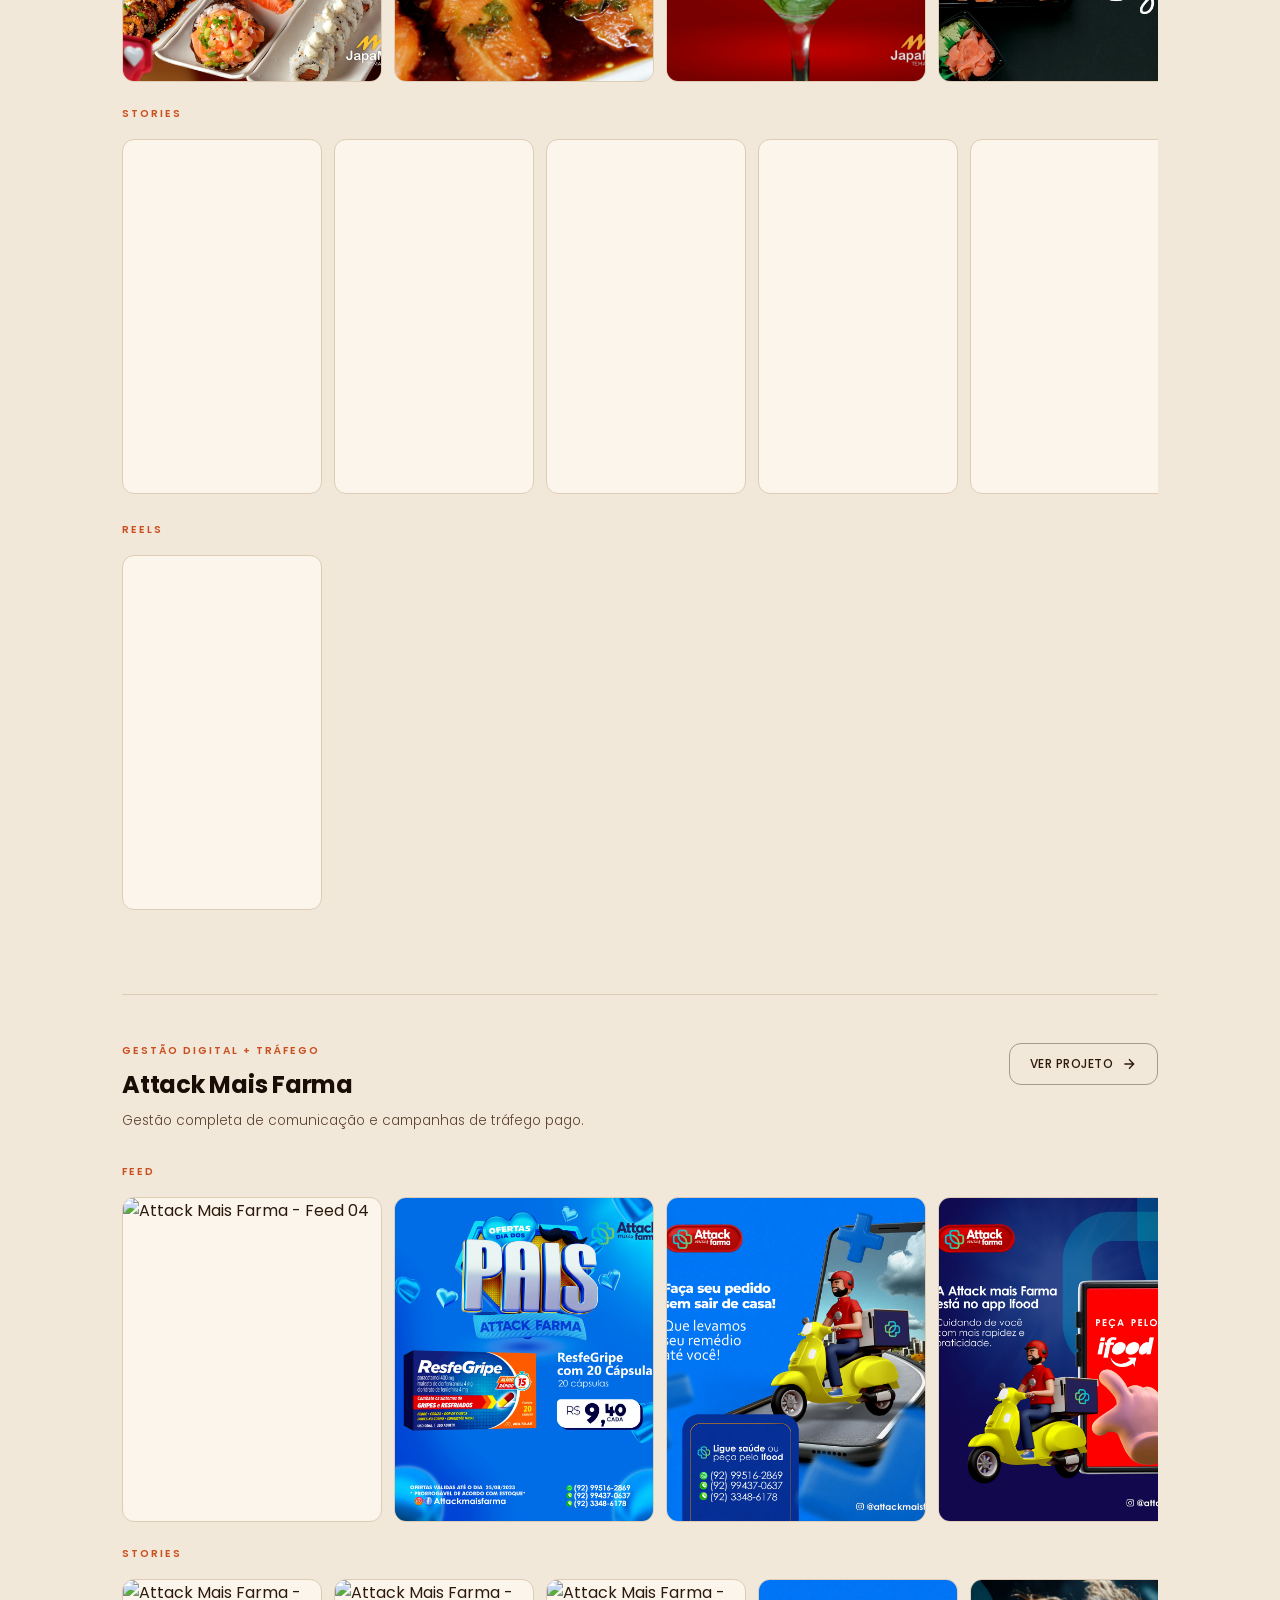
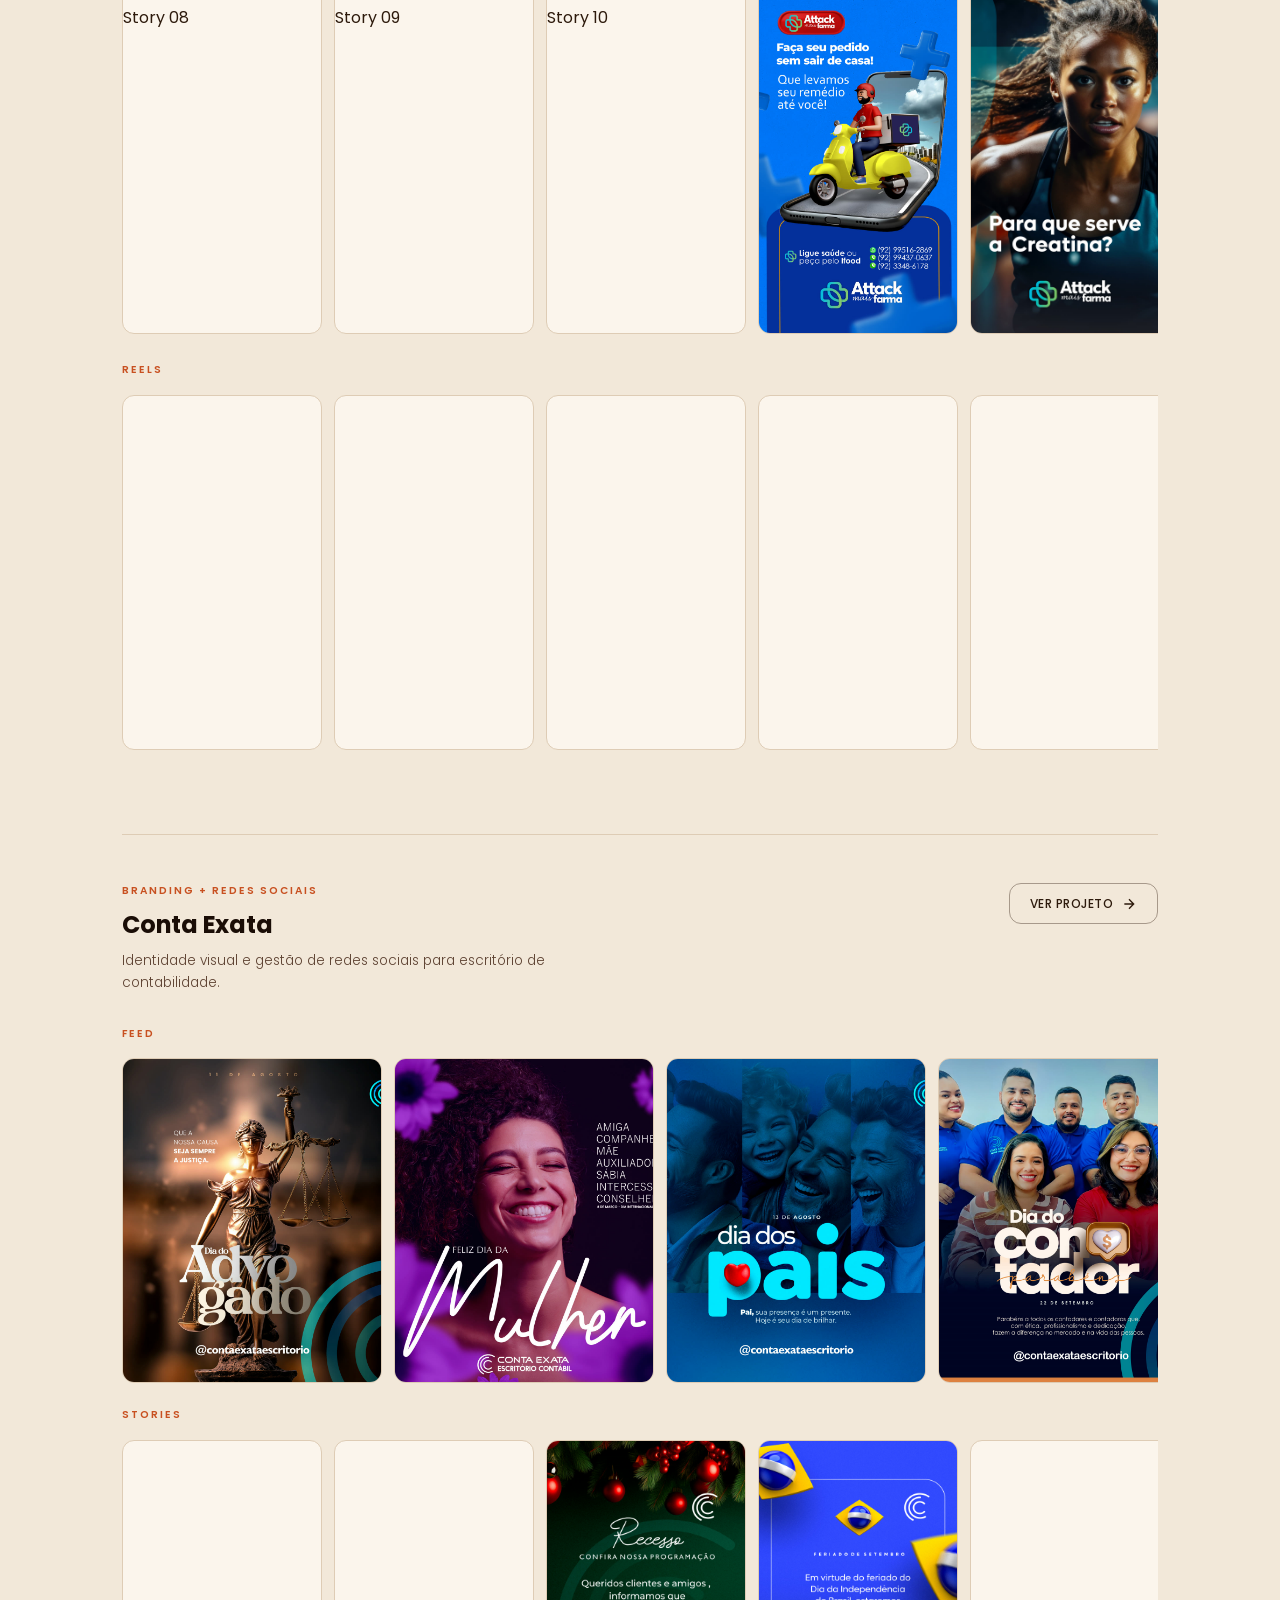
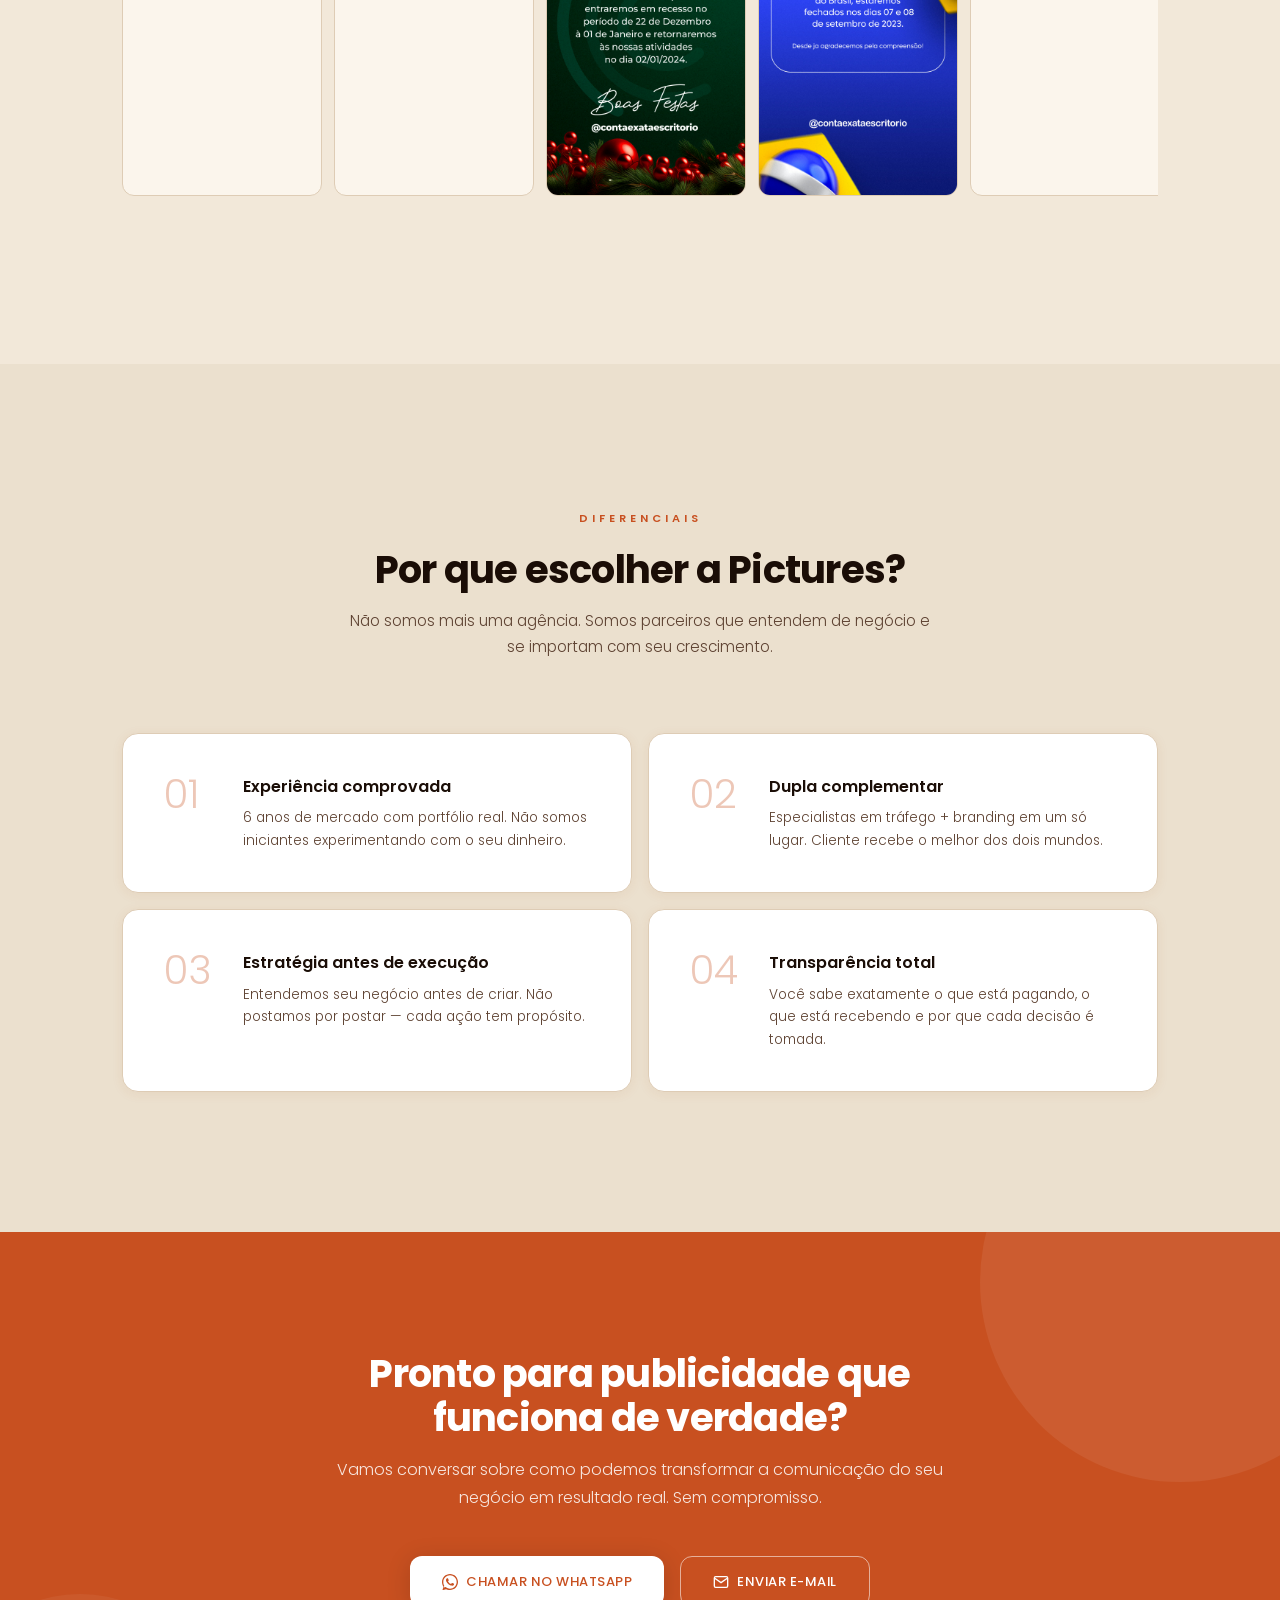
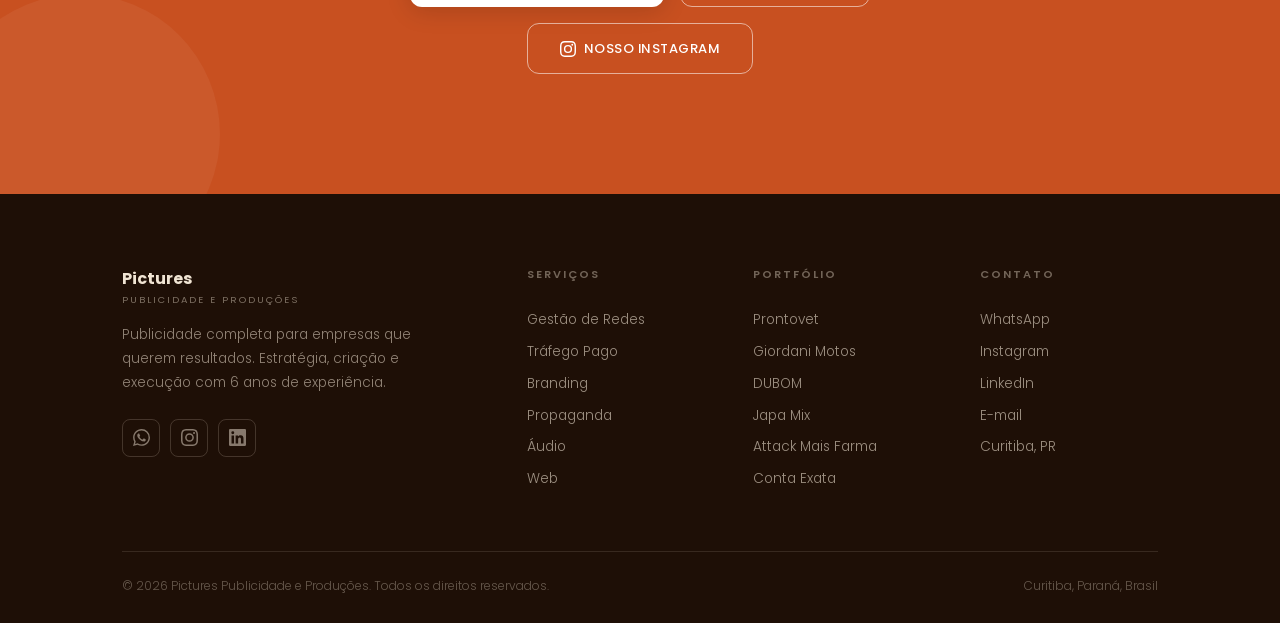
==== commit e42f22dd: "Reorder portfolio images across all clients (both pages and homepage) - Japa Mix: reorder feed and s" ====
--- a/index.html
+++ b/index.html
@@ -372,15 +372,15 @@
           <span class="carousel-label">Feed</span>
           <div class="image-row image-row-feed" style="margin-bottom: 20px;">
             <div class="row-img" data-lightbox><img decoding="async" src="assets/portfolio/giordani-motos/imagens/img-01.jpg" alt="Giordani Motos - 01" loading="lazy"></div>
-            <div class="row-img" data-lightbox><img decoding="async" src="assets/portfolio/giordani-motos/imagens/img-02.jpg" alt="Giordani Motos - 02" loading="lazy"></div>
-            <div class="row-img" data-lightbox><img decoding="async" src="assets/portfolio/giordani-motos/imagens/img-03.jpg" alt="Giordani Motos - 03" loading="lazy"></div>
-            <div class="row-img" data-lightbox><img decoding="async" src="assets/portfolio/giordani-motos/imagens/img-04.jpg" alt="Giordani Motos - 04" loading="lazy"></div>
+            <div class="row-img" data-lightbox><img decoding="async" src="assets/portfolio/giordani-motos/imagens/img-21.jpg" alt="Giordani Motos - 21" loading="lazy"></div>
             <div class="row-img" data-lightbox><img decoding="async" src="assets/portfolio/giordani-motos/imagens/img-05.jpg" alt="Giordani Motos - 05" loading="lazy"></div>
             <div class="row-img" data-lightbox><img decoding="async" src="assets/portfolio/giordani-motos/imagens/img-06.jpg" alt="Giordani Motos - 06" loading="lazy"></div>
             <div class="row-img" data-lightbox><img decoding="async" src="assets/portfolio/giordani-motos/imagens/img-07.jpg" alt="Giordani Motos - 07" loading="lazy"></div>
             <div class="row-img" data-lightbox><img decoding="async" src="assets/portfolio/giordani-motos/imagens/img-08.jpg" alt="Giordani Motos - 08" loading="lazy"></div>
             <div class="row-img" data-lightbox><img decoding="async" src="assets/portfolio/giordani-motos/imagens/img-09.jpg" alt="Giordani Motos - 09" loading="lazy"></div>
-            <div class="row-img" data-lightbox><img decoding="async" src="assets/portfolio/giordani-motos/imagens/img-10.jpg" alt="Giordani Motos - 10" loading="lazy"></div>
+            <div class="row-img" data-lightbox><img decoding="async" src="assets/portfolio/giordani-motos/imagens/img-02.jpg" alt="Giordani Motos - 02" loading="lazy"></div>
+            <div class="row-img" data-lightbox><img decoding="async" src="assets/portfolio/giordani-motos/imagens/img-03.jpg" alt="Giordani Motos - 03" loading="lazy"></div>
+            <div class="row-img" data-lightbox><img decoding="async" src="assets/portfolio/giordani-motos/imagens/img-04.jpg" alt="Giordani Motos - 04" loading="lazy"></div>
             <div class="row-img" data-lightbox><img decoding="async" src="assets/portfolio/giordani-motos/imagens/img-11.jpg" alt="Giordani Motos - 11" loading="lazy"></div>
             <div class="row-img" data-lightbox><img decoding="async" src="assets/portfolio/giordani-motos/imagens/img-12.jpg" alt="Giordani Motos - 12" loading="lazy"></div>
             <div class="row-img" data-lightbox><img decoding="async" src="assets/portfolio/giordani-motos/imagens/img-14.jpg" alt="Giordani Motos - 14" loading="lazy"></div>
@@ -390,7 +390,6 @@
             <div class="row-img" data-lightbox><img decoding="async" src="assets/portfolio/giordani-motos/imagens/img-18.jpg" alt="Giordani Motos - 18" loading="lazy"></div>
             <div class="row-img" data-lightbox><img decoding="async" src="assets/portfolio/giordani-motos/imagens/img-19.jpg" alt="Giordani Motos - 19" loading="lazy"></div>
             <div class="row-img" data-lightbox><img decoding="async" src="assets/portfolio/giordani-motos/imagens/img-20.jpg" alt="Giordani Motos - 20" loading="lazy"></div>
-            <div class="row-img" data-lightbox><img decoding="async" src="assets/portfolio/giordani-motos/imagens/img-21.jpg" alt="Giordani Motos - 21" loading="lazy"></div>
           </div>
 
           <div class="carousel">
@@ -455,9 +454,9 @@
           <div class="image-row image-row-stories" style="margin-bottom: 24px;">
             <div class="row-img" data-lightbox><img decoding="async" src="assets/portfolio/dubom/imagens/img-03.jpg" alt="DUBOM - Stories" loading="lazy"></div>
             <div class="row-img" data-lightbox><img decoding="async" src="assets/portfolio/dubom/imagens/img-07.jpg" alt="DUBOM - Stories Granola" loading="lazy"></div>
+            <div class="row-img" data-lightbox><img decoding="async" src="assets/portfolio/dubom/imagens/img-23.jpg" alt="DUBOM - Story 23" loading="lazy"></div>
+            <div class="row-img" data-lightbox><img decoding="async" src="assets/portfolio/dubom/imagens/img-22.jpg" alt="DUBOM - Story 22" loading="lazy"></div>
             <div class="row-img" data-lightbox><img decoding="async" src="assets/portfolio/dubom/imagens/img-21.jpg" alt="DUBOM - Story 21" loading="lazy"></div>
-            <div class="row-img" data-lightbox><img decoding="async" src="assets/portfolio/dubom/imagens/img-22.jpg" alt="DUBOM - Story 22" loading="lazy"></div>
-            <div class="row-img" data-lightbox><img decoding="async" src="assets/portfolio/dubom/imagens/img-23.jpg" alt="DUBOM - Story 23" loading="lazy"></div>
             <div class="row-img" data-lightbox><img decoding="async" src="assets/portfolio/dubom/imagens/img-35.jpg" alt="DUBOM - Story 35" loading="lazy"></div>
           </div>
 
@@ -492,38 +491,38 @@
 
           <span class="carousel-label">Feed</span>
           <div class="image-row image-row-feed" style="margin-bottom: 20px;">
+            <div class="row-img" data-lightbox><img decoding="async" src="assets/portfolio/japa-mix/imagens-web/img-09.jpg" alt="Japa Mix - 09" loading="lazy"></div>
             <div class="row-img" data-lightbox><img decoding="async" src="assets/portfolio/japa-mix/ARTE JAPA  MIX 48.jpg" alt="Japa Mix - Arte 48" loading="lazy"></div>
+            <div class="row-img" data-lightbox><img decoding="async" src="assets/portfolio/japa-mix/ARTE JAPA  MIX 75.jpg" alt="Japa Mix - Arte 75" loading="lazy"></div>
+            <div class="row-img" data-lightbox><img decoding="async" src="assets/portfolio/japa-mix/ARTE JAPA MIX 103.jpg" alt="Japa Mix - Arte 103" loading="lazy"></div>
+            <div class="row-img" data-lightbox><img decoding="async" src="assets/portfolio/japa-mix/imagens-web/img-10.jpg" alt="Japa Mix - 10" loading="lazy"></div>
             <div class="row-img" data-lightbox><img decoding="async" src="assets/portfolio/japa-mix/ARTE JAPA  MIX 60.jpg" alt="Japa Mix - Arte 60" loading="lazy"></div>
-            <div class="row-img" data-lightbox><img decoding="async" src="assets/portfolio/japa-mix/ARTE JAPA  MIX 75.jpg" alt="Japa Mix - Arte 75" loading="lazy"></div>
             <div class="row-img" data-lightbox><img decoding="async" src="assets/portfolio/japa-mix/ARTE JAPA  MIX 114.jpg" alt="Japa Mix - Arte 114" loading="lazy"></div>
             <div class="row-img" data-lightbox><img decoding="async" src="assets/portfolio/japa-mix/ARTE JAPA MIX 116.jpg" alt="Japa Mix - Arte 116" loading="lazy"></div>
             <div class="row-img" data-lightbox><img decoding="async" src="assets/portfolio/japa-mix/ARTE JAPA  MIX 118.jpg" alt="Japa Mix - Arte 118" loading="lazy"></div>
             <div class="row-img" data-lightbox><img decoding="async" src="assets/portfolio/japa-mix/ARTE JAPA  MIX 146.jpg" alt="Japa Mix - Arte 146" loading="lazy"></div>
             <div class="row-img" data-lightbox><img decoding="async" src="assets/portfolio/japa-mix/ARTE JAPA MIX INCONE 32.jpg" alt="Japa Mix - Ícone 32" loading="lazy"></div>
             <div class="row-img" data-lightbox><img decoding="async" src="assets/portfolio/japa-mix/ARTE JAPA MIX 11.jpg" alt="Japa Mix - Arte 11" loading="lazy"></div>
-            <div class="row-img" data-lightbox><img decoding="async" src="assets/portfolio/japa-mix/ARTE JAPA MIX 103.jpg" alt="Japa Mix - Arte 103" loading="lazy"></div>
             <div class="row-img" data-lightbox><img decoding="async" src="assets/portfolio/japa-mix/imagens-web/img-01.jpg" alt="Japa Mix - 01" loading="lazy"></div>
             <div class="row-img" data-lightbox><img decoding="async" src="assets/portfolio/japa-mix/imagens-web/img-04.jpg" alt="Japa Mix - 04" loading="lazy"></div>
             <div class="row-img" data-lightbox><img decoding="async" src="assets/portfolio/japa-mix/imagens-web/img-05.jpg" alt="Japa Mix - 05" loading="lazy"></div>
             <div class="row-img" data-lightbox><img decoding="async" src="assets/portfolio/japa-mix/imagens-web/img-07.jpg" alt="Japa Mix - 07" loading="lazy"></div>
-            <div class="row-img" data-lightbox><img decoding="async" src="assets/portfolio/japa-mix/imagens-web/img-09.jpg" alt="Japa Mix - 09" loading="lazy"></div>
-            <div class="row-img" data-lightbox><img decoding="async" src="assets/portfolio/japa-mix/imagens-web/img-10.jpg" alt="Japa Mix - 10" loading="lazy"></div>
             <div class="row-img" data-lightbox><img decoding="async" src="assets/portfolio/japa-mix/imagens-web/img-11.jpg" alt="Japa Mix - 11" loading="lazy"></div>
             <div class="row-img" data-lightbox><img decoding="async" src="assets/portfolio/japa-mix/imagens-web/img-12.jpg" alt="Japa Mix - 12" loading="lazy"></div>
           </div>
 
           <span class="carousel-label">Stories</span>
           <div class="image-row image-row-stories" style="margin-bottom: 24px;">
-            <div class="row-img" data-lightbox><img decoding="async" src="assets/portfolio/japa-mix/STORIES JAPA MIX 145.jpg" alt="Japa Mix - Story 145" loading="lazy"></div>
+            <div class="row-img" data-lightbox><img decoding="async" src="assets/portfolio/japa-mix/imagens-web/story-03.jpg" alt="Japa Mix - Story 03" loading="lazy"></div>
+            <div class="row-img" data-lightbox><img decoding="async" src="assets/portfolio/japa-mix/imagens-web/story-12.jpg" alt="Japa Mix - Story 12" loading="lazy"></div>
             <div class="row-img" data-lightbox><img decoding="async" src="assets/portfolio/japa-mix/imagens-web/story-01.jpg" alt="Japa Mix - Story 01" loading="lazy"></div>
             <div class="row-img" data-lightbox><img decoding="async" src="assets/portfolio/japa-mix/imagens-web/story-02.jpg" alt="Japa Mix - Story 02" loading="lazy"></div>
-            <div class="row-img" data-lightbox><img decoding="async" src="assets/portfolio/japa-mix/imagens-web/story-03.jpg" alt="Japa Mix - Story 03" loading="lazy"></div>
             <div class="row-img" data-lightbox><img decoding="async" src="assets/portfolio/japa-mix/imagens-web/story-04.jpg" alt="Japa Mix - Story 04" loading="lazy"></div>
+            <div class="row-img" data-lightbox><img decoding="async" src="assets/portfolio/japa-mix/STORIES JAPA MIX 145.jpg" alt="Japa Mix - Story 145" loading="lazy"></div>
             <div class="row-img" data-lightbox><img decoding="async" src="assets/portfolio/japa-mix/imagens-web/story-07.jpg" alt="Japa Mix - Story 07" loading="lazy"></div>
             <div class="row-img" data-lightbox><img decoding="async" src="assets/portfolio/japa-mix/imagens-web/story-08.jpg" alt="Japa Mix - Story 08" loading="lazy"></div>
             <div class="row-img" data-lightbox><img decoding="async" src="assets/portfolio/japa-mix/imagens-web/story-09.jpg" alt="Japa Mix - Story 09" loading="lazy"></div>
             <div class="row-img" data-lightbox><img decoding="async" src="assets/portfolio/japa-mix/imagens-web/story-11.jpg" alt="Japa Mix - Story 11" loading="lazy"></div>
-            <div class="row-img" data-lightbox><img decoding="async" src="assets/portfolio/japa-mix/imagens-web/story-12.jpg" alt="Japa Mix - Story 12" loading="lazy"></div>
           </div>
 
           <div class="carousel">
@@ -554,27 +553,27 @@
 
           <span class="carousel-label">Feed</span>
           <div class="image-row image-row-feed" style="margin-bottom: 20px;">
+            <div class="row-img" data-lightbox><img decoding="async" src="assets/portfolio/attack-mais-farma/imagens/04.jpg" alt="Attack Mais Farma - Feed 04" loading="lazy"></div>
+            <div class="row-img" data-lightbox><img decoding="async" src="assets/portfolio/attack-mais-farma/imagens/23.jpg" alt="Attack Mais Farma - Feed 23" loading="lazy"></div>
+            <div class="row-img" data-lightbox><img decoding="async" src="assets/portfolio/attack-mais-farma/imagens/24.jpg" alt="Attack Mais Farma - Feed 24" loading="lazy"></div>
+            <div class="row-img" data-lightbox><img decoding="async" src="assets/portfolio/attack-mais-farma/imagens/14.jpg" alt="Attack Mais Farma - Feed 14" loading="lazy"></div>
+            <div class="row-img" data-lightbox><img decoding="async" src="assets/portfolio/attack-mais-farma/imagens/19.jpg" alt="Attack Mais Farma - Feed 19" loading="lazy"></div>
             <div class="row-img" data-lightbox><img decoding="async" src="assets/portfolio/attack-mais-farma/imagens/01.jpg" alt="Attack Mais Farma - Feed 01" loading="lazy"></div>
             <div class="row-img" data-lightbox><img decoding="async" src="assets/portfolio/attack-mais-farma/imagens/02.jpg" alt="Attack Mais Farma - Feed 02" loading="lazy"></div>
             <div class="row-img" data-lightbox><img decoding="async" src="assets/portfolio/attack-mais-farma/imagens/03.jpg" alt="Attack Mais Farma - Feed 03" loading="lazy"></div>
-            <div class="row-img" data-lightbox><img decoding="async" src="assets/portfolio/attack-mais-farma/imagens/04.jpg" alt="Attack Mais Farma - Feed 04" loading="lazy"></div>
             <div class="row-img" data-lightbox><img decoding="async" src="assets/portfolio/attack-mais-farma/imagens/05.jpg" alt="Attack Mais Farma - Feed 05" loading="lazy"></div>
             <div class="row-img" data-lightbox><img decoding="async" src="assets/portfolio/attack-mais-farma/imagens/06.jpg" alt="Attack Mais Farma - Feed 06" loading="lazy"></div>
             <div class="row-img" data-lightbox><img decoding="async" src="assets/portfolio/attack-mais-farma/imagens/07.jpg" alt="Attack Mais Farma - Feed 07" loading="lazy"></div>
             <div class="row-img" data-lightbox><img decoding="async" src="assets/portfolio/attack-mais-farma/imagens/11.jpg" alt="Attack Mais Farma - Feed 11" loading="lazy"></div>
             <div class="row-img" data-lightbox><img decoding="async" src="assets/portfolio/attack-mais-farma/imagens/12.jpg" alt="Attack Mais Farma - Feed 12" loading="lazy"></div>
             <div class="row-img" data-lightbox><img decoding="async" src="assets/portfolio/attack-mais-farma/imagens/13.jpg" alt="Attack Mais Farma - Feed 13" loading="lazy"></div>
-            <div class="row-img" data-lightbox><img decoding="async" src="assets/portfolio/attack-mais-farma/imagens/14.jpg" alt="Attack Mais Farma - Feed 14" loading="lazy"></div>
             <div class="row-img" data-lightbox><img decoding="async" src="assets/portfolio/attack-mais-farma/imagens/15.jpg" alt="Attack Mais Farma - Feed 15" loading="lazy"></div>
             <div class="row-img" data-lightbox><img decoding="async" src="assets/portfolio/attack-mais-farma/imagens/16.jpg" alt="Attack Mais Farma - Feed 16" loading="lazy"></div>
             <div class="row-img" data-lightbox><img decoding="async" src="assets/portfolio/attack-mais-farma/imagens/17.jpg" alt="Attack Mais Farma - Feed 17" loading="lazy"></div>
             <div class="row-img" data-lightbox><img decoding="async" src="assets/portfolio/attack-mais-farma/imagens/18.jpg" alt="Attack Mais Farma - Feed 18" loading="lazy"></div>
-            <div class="row-img" data-lightbox><img decoding="async" src="assets/portfolio/attack-mais-farma/imagens/19.jpg" alt="Attack Mais Farma - Feed 19" loading="lazy"></div>
             <div class="row-img" data-lightbox><img decoding="async" src="assets/portfolio/attack-mais-farma/imagens/20.jpg" alt="Attack Mais Farma - Feed 20" loading="lazy"></div>
             <div class="row-img" data-lightbox><img decoding="async" src="assets/portfolio/attack-mais-farma/imagens/21.jpg" alt="Attack Mais Farma - Feed 21" loading="lazy"></div>
             <div class="row-img" data-lightbox><img decoding="async" src="assets/portfolio/attack-mais-farma/imagens/22.jpg" alt="Attack Mais Farma - Feed 22" loading="lazy"></div>
-            <div class="row-img" data-lightbox><img decoding="async" src="assets/portfolio/attack-mais-farma/imagens/23.jpg" alt="Attack Mais Farma - Feed 23" loading="lazy"></div>
-            <div class="row-img" data-lightbox><img decoding="async" src="assets/portfolio/attack-mais-farma/imagens/24.jpg" alt="Attack Mais Farma - Feed 24" loading="lazy"></div>
             <div class="row-img" data-lightbox><img decoding="async" src="assets/portfolio/attack-mais-farma/imagens/25.jpg" alt="Attack Mais Farma - Feed 25" loading="lazy"></div>
           </div>
 
@@ -583,17 +582,17 @@
             <div class="row-img" data-lightbox><img decoding="async" src="assets/portfolio/attack-mais-farma/imagens/08 STORYS.jpg" alt="Attack Mais Farma - Story 08" loading="lazy"></div>
             <div class="row-img" data-lightbox><img decoding="async" src="assets/portfolio/attack-mais-farma/imagens/09 STORYS.jpg" alt="Attack Mais Farma - Story 09" loading="lazy"></div>
             <div class="row-img" data-lightbox><img decoding="async" src="assets/portfolio/attack-mais-farma/imagens/10 STORYS.jpg" alt="Attack Mais Farma - Story 10" loading="lazy"></div>
+            <div class="row-img" data-lightbox><img decoding="async" src="assets/portfolio/attack-mais-farma/imagens/21 STORYS.jpg" alt="Attack Mais Farma - Story 21" loading="lazy"></div>
+            <div class="row-img" data-lightbox><img decoding="async" src="assets/portfolio/attack-mais-farma/imagens/16 STORYS.jpg" alt="Attack Mais Farma - Story 16" loading="lazy"></div>
+            <div class="row-img" data-lightbox><img decoding="async" src="assets/portfolio/attack-mais-farma/imagens/14 STORYS.jpg" alt="Attack Mais Farma - Story 14" loading="lazy"></div>
+            <div class="row-img" data-lightbox><img decoding="async" src="assets/portfolio/attack-mais-farma/imagens/17 STORYS.jpg" alt="Attack Mais Farma - Story 17" loading="lazy"></div>
             <div class="row-img" data-lightbox><img decoding="async" src="assets/portfolio/attack-mais-farma/imagens/11 STORYS.jpg" alt="Attack Mais Farma - Story 11" loading="lazy"></div>
             <div class="row-img" data-lightbox><img decoding="async" src="assets/portfolio/attack-mais-farma/imagens/12 STORYS.jpg" alt="Attack Mais Farma - Story 12" loading="lazy"></div>
             <div class="row-img" data-lightbox><img decoding="async" src="assets/portfolio/attack-mais-farma/imagens/13 STORYS.jpg" alt="Attack Mais Farma - Story 13" loading="lazy"></div>
-            <div class="row-img" data-lightbox><img decoding="async" src="assets/portfolio/attack-mais-farma/imagens/14 STORYS.jpg" alt="Attack Mais Farma - Story 14" loading="lazy"></div>
             <div class="row-img" data-lightbox><img decoding="async" src="assets/portfolio/attack-mais-farma/imagens/15 STORYS.jpg" alt="Attack Mais Farma - Story 15" loading="lazy"></div>
-            <div class="row-img" data-lightbox><img decoding="async" src="assets/portfolio/attack-mais-farma/imagens/16 STORYS.jpg" alt="Attack Mais Farma - Story 16" loading="lazy"></div>
-            <div class="row-img" data-lightbox><img decoding="async" src="assets/portfolio/attack-mais-farma/imagens/17 STORYS.jpg" alt="Attack Mais Farma - Story 17" loading="lazy"></div>
             <div class="row-img" data-lightbox><img decoding="async" src="assets/portfolio/attack-mais-farma/imagens/18 STORYS.jpg" alt="Attack Mais Farma - Story 18" loading="lazy"></div>
             <div class="row-img" data-lightbox><img decoding="async" src="assets/portfolio/attack-mais-farma/imagens/19 STORYS.jpg" alt="Attack Mais Farma - Story 19" loading="lazy"></div>
             <div class="row-img" data-lightbox><img decoding="async" src="assets/portfolio/attack-mais-farma/imagens/20 STORYS.jpg" alt="Attack Mais Farma - Story 20" loading="lazy"></div>
-            <div class="row-img" data-lightbox><img decoding="async" src="assets/portfolio/attack-mais-farma/imagens/21 STORYS.jpg" alt="Attack Mais Farma - Story 21" loading="lazy"></div>
             <div class="row-img" data-lightbox><img decoding="async" src="assets/portfolio/attack-mais-farma/imagens/22 STORYS.jpg" alt="Attack Mais Farma - Story 22" loading="lazy"></div>
           </div>
 
@@ -602,12 +601,12 @@
             <div class="carousel-wrapper">
               <button class="carousel-arrow carousel-prev" aria-label="Anterior">&#8249;</button>
               <div class="carousel-track">
-                <div class="carousel-item item-reel"><video src="assets/portfolio/attack-mais-farma/reels/reels-01.mp4" muted playsinline loop preload="metadata"></video></div>
-                <div class="carousel-item item-reel"><video src="assets/portfolio/attack-mais-farma/reels/reels-02.mp4" muted playsinline loop preload="metadata"></video></div>
-                <div class="carousel-item item-reel"><video src="assets/portfolio/attack-mais-farma/reels/reels-03.mp4" muted playsinline loop preload="metadata"></video></div>
                 <div class="carousel-item item-reel"><video src="assets/portfolio/attack-mais-farma/reels/reels-04.mp4" muted playsinline loop preload="metadata"></video></div>
                 <div class="carousel-item item-reel"><video src="assets/portfolio/attack-mais-farma/reels/reels-05.mp4" muted playsinline loop preload="metadata"></video></div>
                 <div class="carousel-item item-reel"><video src="assets/portfolio/attack-mais-farma/reels/reels-06.mp4" muted playsinline loop preload="metadata"></video></div>
+                <div class="carousel-item item-reel"><video src="assets/portfolio/attack-mais-farma/reels/reels-03.mp4" muted playsinline loop preload="metadata"></video></div>
+                <div class="carousel-item item-reel"><video src="assets/portfolio/attack-mais-farma/reels/reels-01.mp4" muted playsinline loop preload="metadata"></video></div>
+                <div class="carousel-item item-reel"><video src="assets/portfolio/attack-mais-farma/reels/reels-02.mp4" muted playsinline loop preload="metadata"></video></div>
               </div>
               <button class="carousel-arrow carousel-next" aria-label="Próximo">&#8250;</button>
             </div>
@@ -630,26 +629,26 @@
 
           <span class="carousel-label">Feed</span>
           <div class="image-row image-row-feed" style="margin-bottom: 20px;">
+            <div class="row-img" data-lightbox><img decoding="async" src="assets/portfolio/conta-exata/imagens-web/img-05.jpg" alt="Conta Exata - 05" loading="lazy"></div>
+            <div class="row-img" data-lightbox><img decoding="async" src="assets/portfolio/conta-exata/imagens-web/img-02.jpg" alt="Conta Exata - 02" loading="lazy"></div>
+            <div class="row-img" data-lightbox><img decoding="async" src="assets/portfolio/conta-exata/imagens-web/img-06.jpg" alt="Conta Exata - 06" loading="lazy"></div>
+            <div class="row-img" data-lightbox><img decoding="async" src="assets/portfolio/conta-exata/imagens-web/img-08.jpg" alt="Conta Exata - 08" loading="lazy"></div>
+            <div class="row-img" data-lightbox><img decoding="async" src="assets/portfolio/conta-exata/imagens-web/img-15.jpg" alt="Conta Exata - 15" loading="lazy"></div>
+            <div class="row-img" data-lightbox><img decoding="async" src="assets/portfolio/conta-exata/imagens-web/img-20.jpg" alt="Conta Exata - 20" loading="lazy"></div>
             <div class="row-img" data-lightbox><img decoding="async" src="assets/portfolio/conta-exata/imagens-web/img-01.jpg" alt="Conta Exata - 01" loading="lazy"></div>
-            <div class="row-img" data-lightbox><img decoding="async" src="assets/portfolio/conta-exata/imagens-web/img-02.jpg" alt="Conta Exata - 02" loading="lazy"></div>
             <div class="row-img" data-lightbox><img decoding="async" src="assets/portfolio/conta-exata/imagens-web/img-03.jpg" alt="Conta Exata - 03" loading="lazy"></div>
             <div class="row-img" data-lightbox><img decoding="async" src="assets/portfolio/conta-exata/imagens-web/img-04.jpg" alt="Conta Exata - 04" loading="lazy"></div>
-            <div class="row-img" data-lightbox><img decoding="async" src="assets/portfolio/conta-exata/imagens-web/img-05.jpg" alt="Conta Exata - 05" loading="lazy"></div>
-            <div class="row-img" data-lightbox><img decoding="async" src="assets/portfolio/conta-exata/imagens-web/img-06.jpg" alt="Conta Exata - 06" loading="lazy"></div>
             <div class="row-img" data-lightbox><img decoding="async" src="assets/portfolio/conta-exata/imagens-web/img-07.jpg" alt="Conta Exata - 07" loading="lazy"></div>
-            <div class="row-img" data-lightbox><img decoding="async" src="assets/portfolio/conta-exata/imagens-web/img-08.jpg" alt="Conta Exata - 08" loading="lazy"></div>
             <div class="row-img" data-lightbox><img decoding="async" src="assets/portfolio/conta-exata/imagens-web/img-09.jpg" alt="Conta Exata - 09" loading="lazy"></div>
             <div class="row-img" data-lightbox><img decoding="async" src="assets/portfolio/conta-exata/imagens-web/img-10.jpg" alt="Conta Exata - 10" loading="lazy"></div>
             <div class="row-img" data-lightbox><img decoding="async" src="assets/portfolio/conta-exata/imagens-web/img-11.jpg" alt="Conta Exata - 11" loading="lazy"></div>
             <div class="row-img" data-lightbox><img decoding="async" src="assets/portfolio/conta-exata/imagens-web/img-12.jpg" alt="Conta Exata - 12" loading="lazy"></div>
             <div class="row-img" data-lightbox><img decoding="async" src="assets/portfolio/conta-exata/imagens-web/img-13.jpg" alt="Conta Exata - 13" loading="lazy"></div>
             <div class="row-img" data-lightbox><img decoding="async" src="assets/portfolio/conta-exata/imagens-web/img-14.jpg" alt="Conta Exata - 14" loading="lazy"></div>
-            <div class="row-img" data-lightbox><img decoding="async" src="assets/portfolio/conta-exata/imagens-web/img-15.jpg" alt="Conta Exata - 15" loading="lazy"></div>
             <div class="row-img" data-lightbox><img decoding="async" src="assets/portfolio/conta-exata/imagens-web/img-16.jpg" alt="Conta Exata - 16" loading="lazy"></div>
             <div class="row-img" data-lightbox><img decoding="async" src="assets/portfolio/conta-exata/imagens-web/img-17.jpg" alt="Conta Exata - 17" loading="lazy"></div>
             <div class="row-img" data-lightbox><img decoding="async" src="assets/portfolio/conta-exata/imagens-web/img-18.jpg" alt="Conta Exata - 18" loading="lazy"></div>
             <div class="row-img" data-lightbox><img decoding="async" src="assets/portfolio/conta-exata/imagens-web/img-19.jpg" alt="Conta Exata - 19" loading="lazy"></div>
-            <div class="row-img" data-lightbox><img decoding="async" src="assets/portfolio/conta-exata/imagens-web/img-20.jpg" alt="Conta Exata - 20" loading="lazy"></div>
             <div class="row-img" data-lightbox><img decoding="async" src="assets/portfolio/conta-exata/imagens-web/img-21.jpg" alt="Conta Exata - 21" loading="lazy"></div>
             <div class="row-img" data-lightbox><img decoding="async" src="assets/portfolio/conta-exata/imagens-web/img-22.jpg" alt="Conta Exata - 22" loading="lazy"></div>
             <div class="row-img" data-lightbox><img decoding="async" src="assets/portfolio/conta-exata/imagens-web/img-23.jpg" alt="Conta Exata - 23" loading="lazy"></div>
@@ -657,12 +656,12 @@
 
           <span class="carousel-label">Stories</span>
           <div class="image-row image-row-stories" style="margin-bottom: 24px;">
+            <div class="row-img" data-lightbox><img decoding="async" src="assets/portfolio/conta-exata/imagens-web/story-03.jpg" alt="Conta Exata - Story 03" loading="lazy"></div>
+            <div class="row-img" data-lightbox><img decoding="async" src="assets/portfolio/conta-exata/imagens-web/story-05.jpg" alt="Conta Exata - Story 05" loading="lazy"></div>
+            <div class="row-img" data-lightbox><img decoding="async" src="assets/portfolio/conta-exata/imagens-web/story-04.jpg" alt="Conta Exata - Story 04" loading="lazy"></div>
+            <div class="row-img" data-lightbox><img decoding="async" src="assets/portfolio/conta-exata/imagens-web/story-02.jpg" alt="Conta Exata - Story 02" loading="lazy"></div>
+            <div class="row-img" data-lightbox><img decoding="async" src="assets/portfolio/conta-exata/imagens-web/story-06.jpg" alt="Conta Exata - Story 06" loading="lazy"></div>
             <div class="row-img" data-lightbox><img decoding="async" src="assets/portfolio/conta-exata/imagens-web/story-01.jpg" alt="Conta Exata - Story 01" loading="lazy"></div>
-            <div class="row-img" data-lightbox><img decoding="async" src="assets/portfolio/conta-exata/imagens-web/story-02.jpg" alt="Conta Exata - Story 02" loading="lazy"></div>
-            <div class="row-img" data-lightbox><img decoding="async" src="assets/portfolio/conta-exata/imagens-web/story-03.jpg" alt="Conta Exata - Story 03" loading="lazy"></div>
-            <div class="row-img" data-lightbox><img decoding="async" src="assets/portfolio/conta-exata/imagens-web/story-04.jpg" alt="Conta Exata - Story 04" loading="lazy"></div>
-            <div class="row-img" data-lightbox><img decoding="async" src="assets/portfolio/conta-exata/imagens-web/story-05.jpg" alt="Conta Exata - Story 05" loading="lazy"></div>
-            <div class="row-img" data-lightbox><img decoding="async" src="assets/portfolio/conta-exata/imagens-web/story-06.jpg" alt="Conta Exata - Story 06" loading="lazy"></div>
             <div class="row-img" data-lightbox><img decoding="async" src="assets/portfolio/conta-exata/imagens-web/story-07.jpg" alt="Conta Exata - Story 07" loading="lazy"></div>
           </div>
         </div>
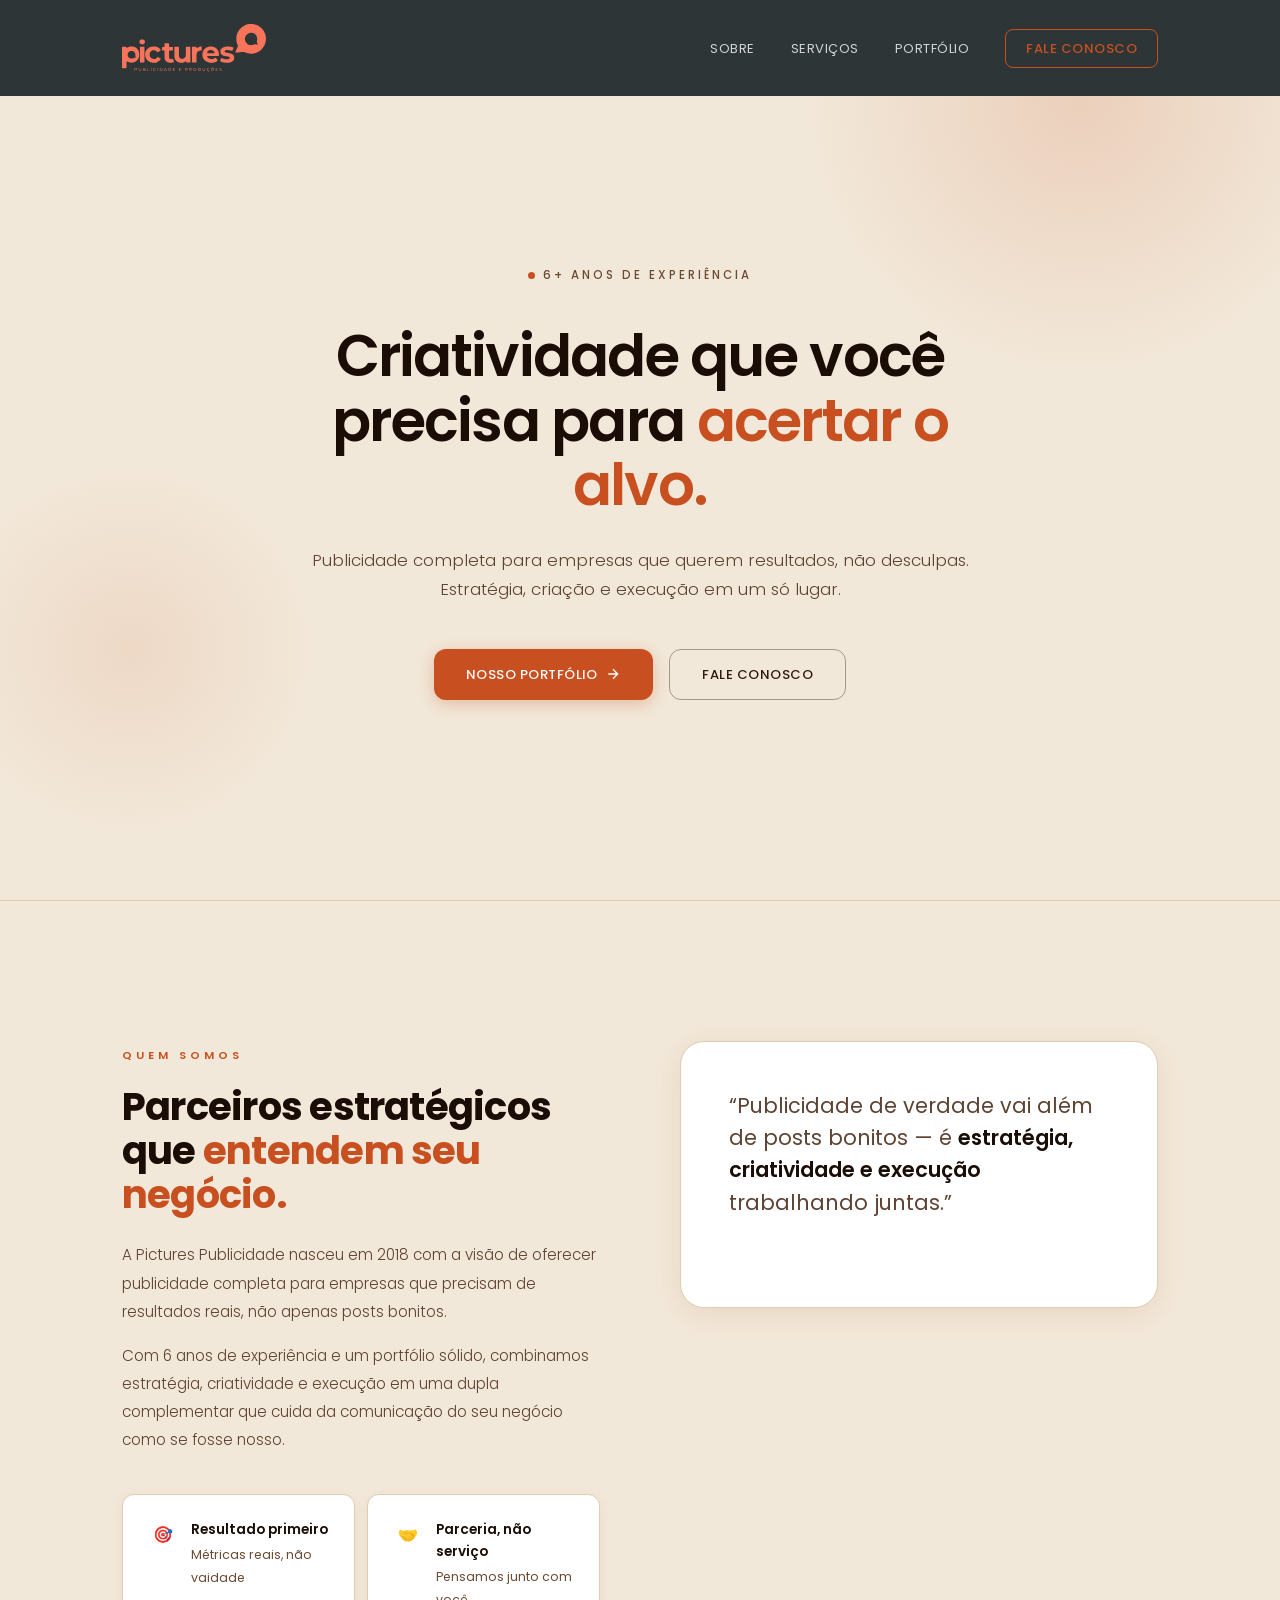
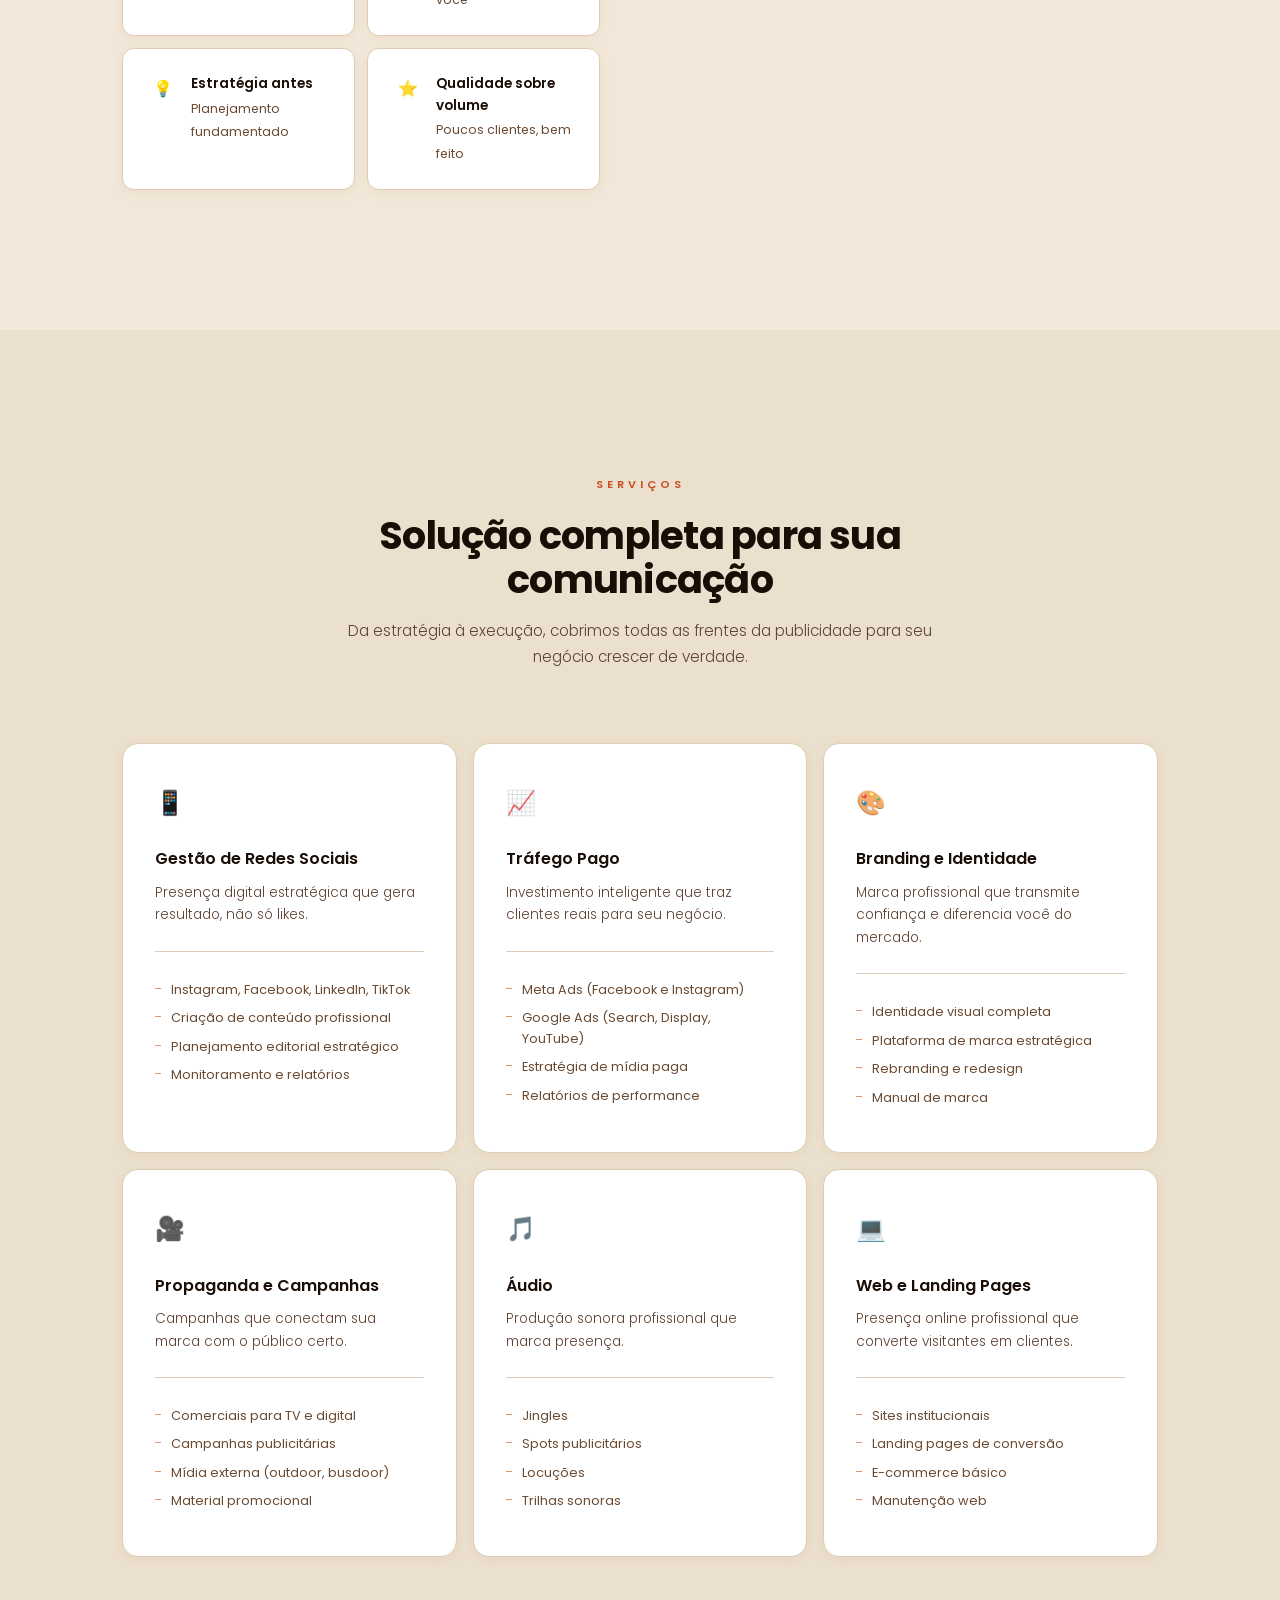
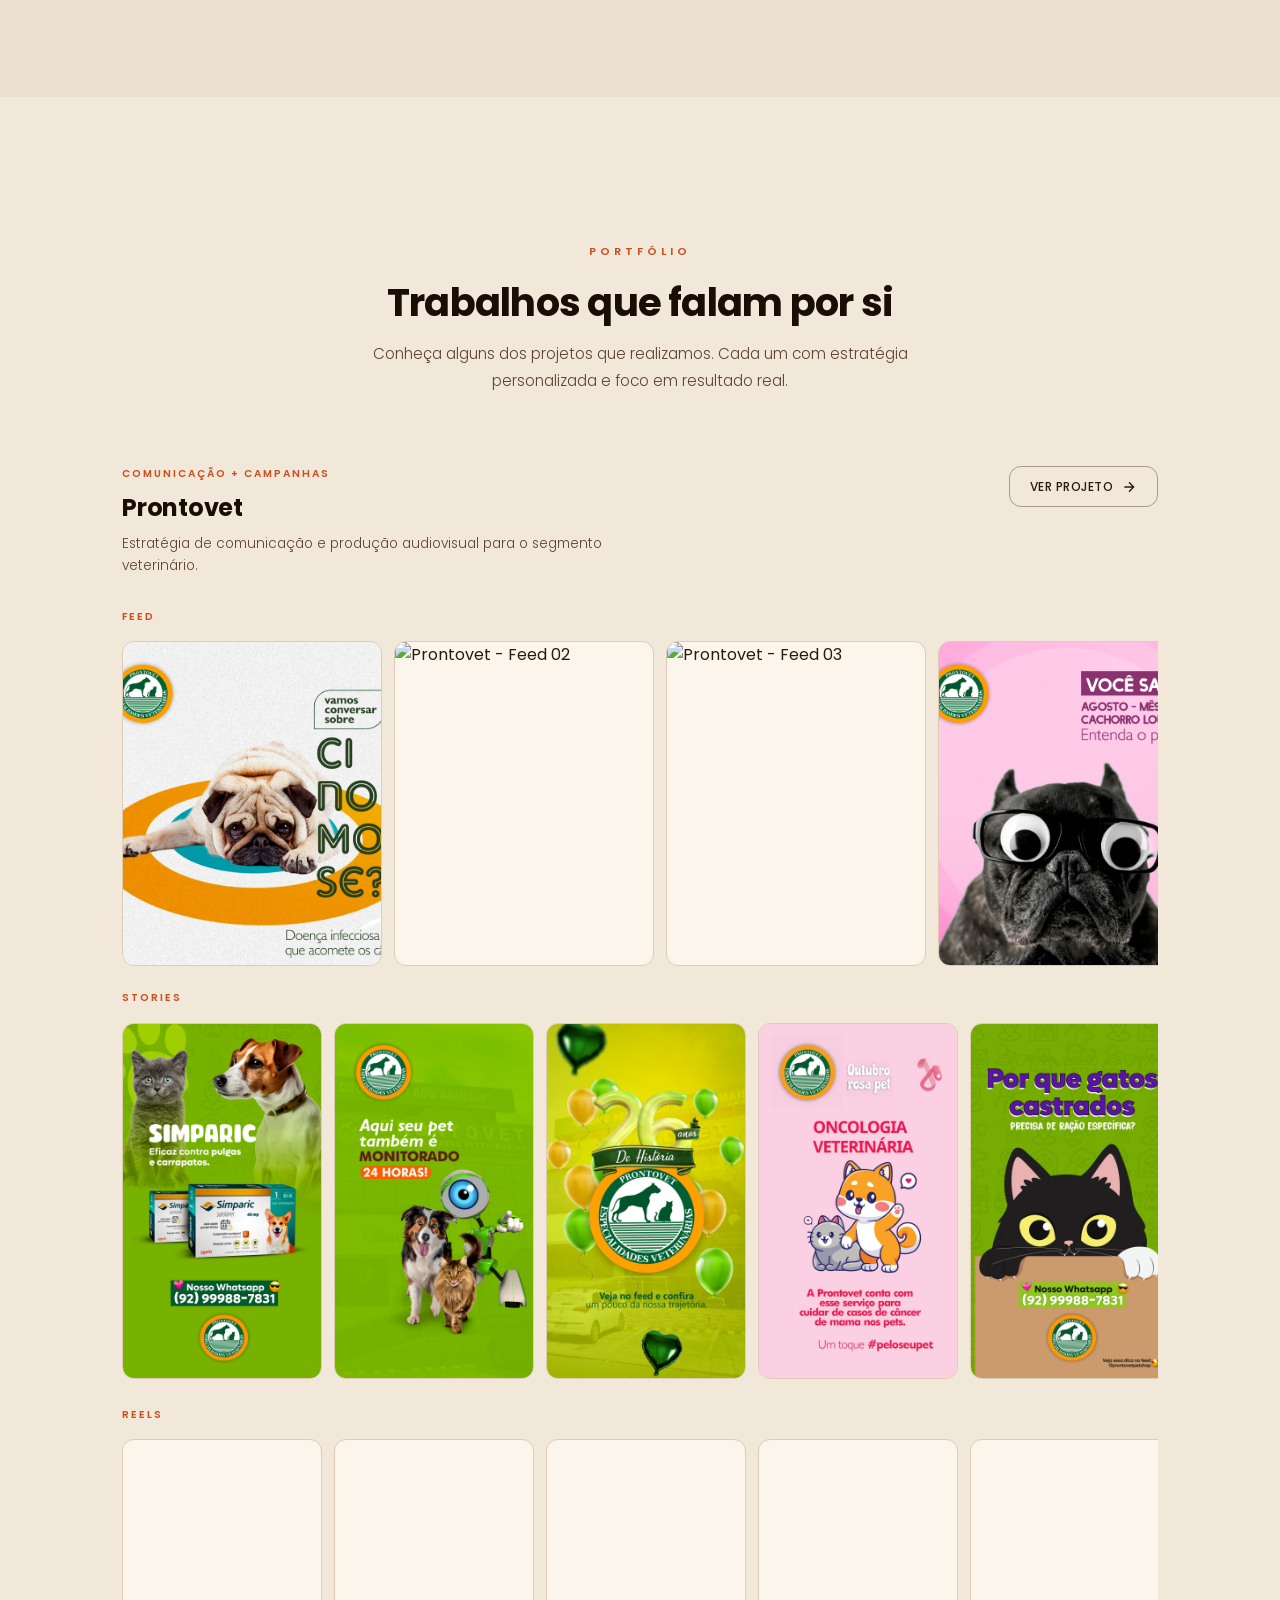
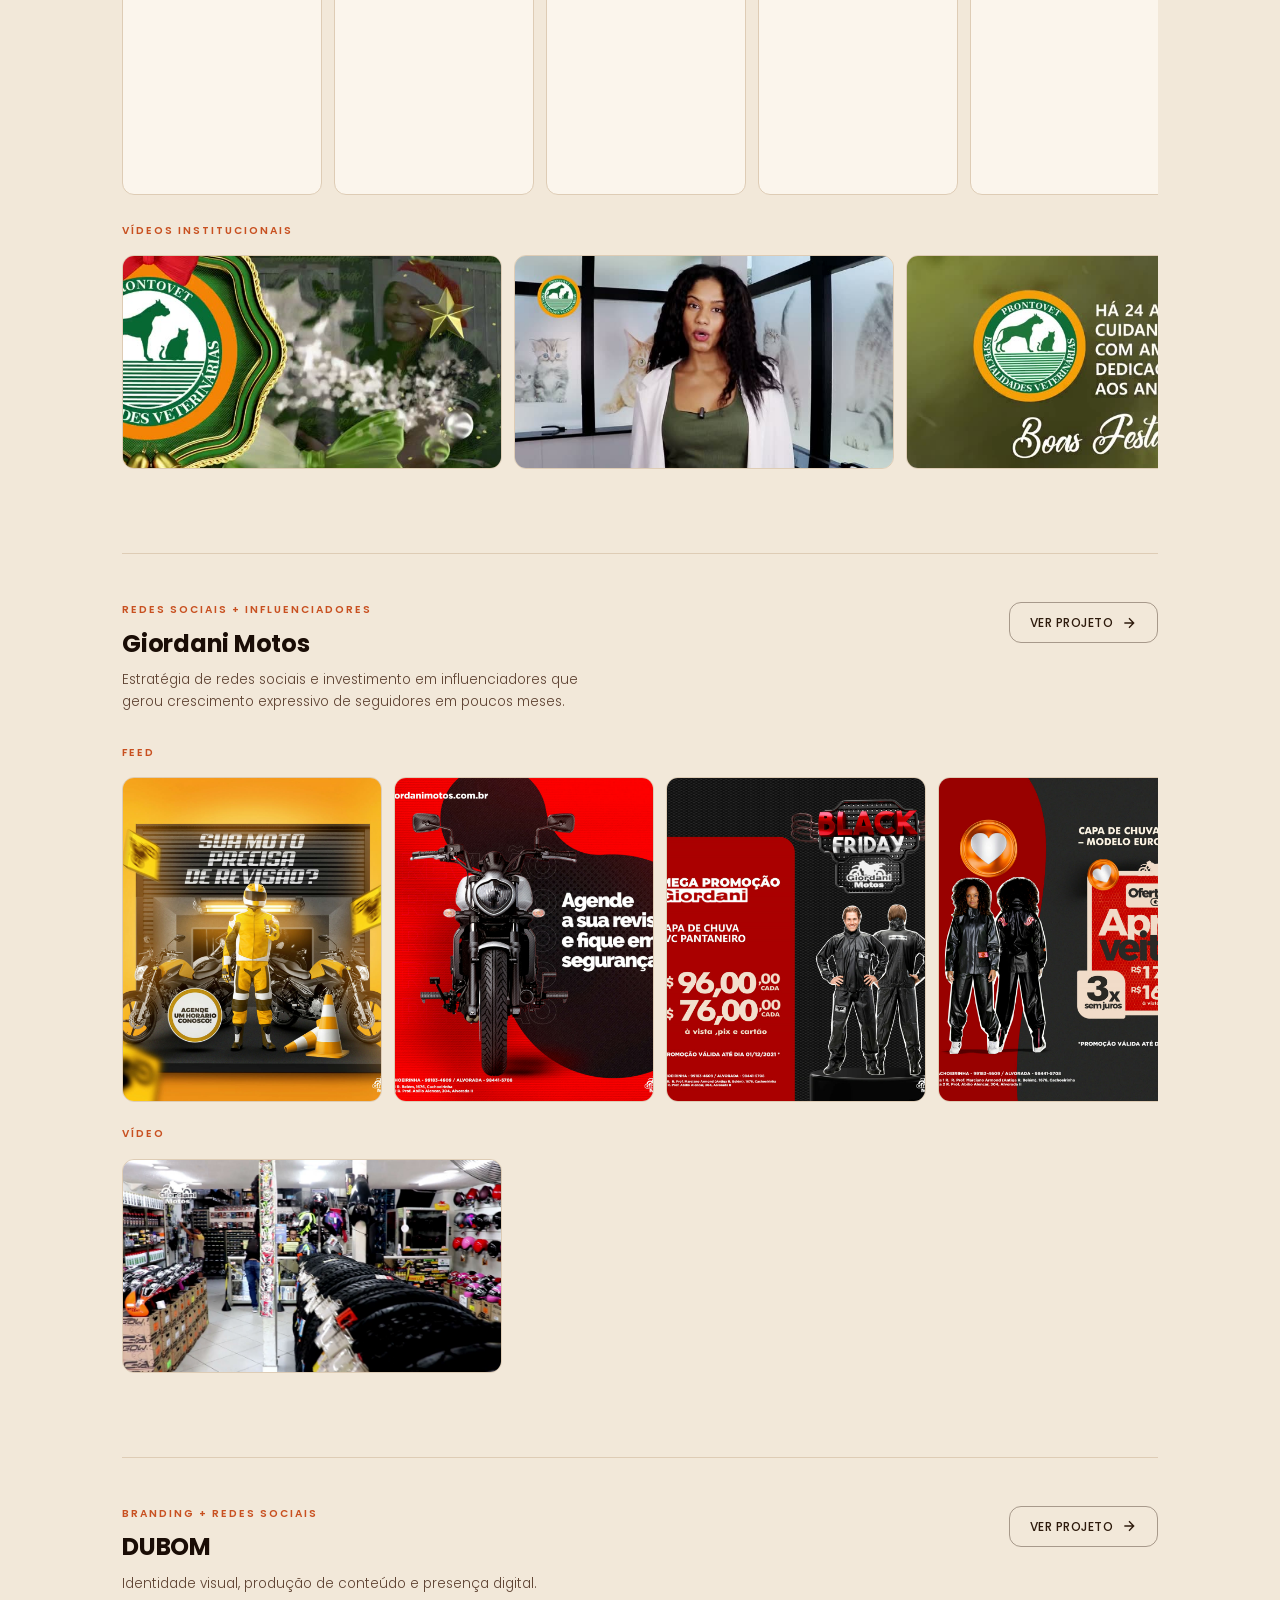
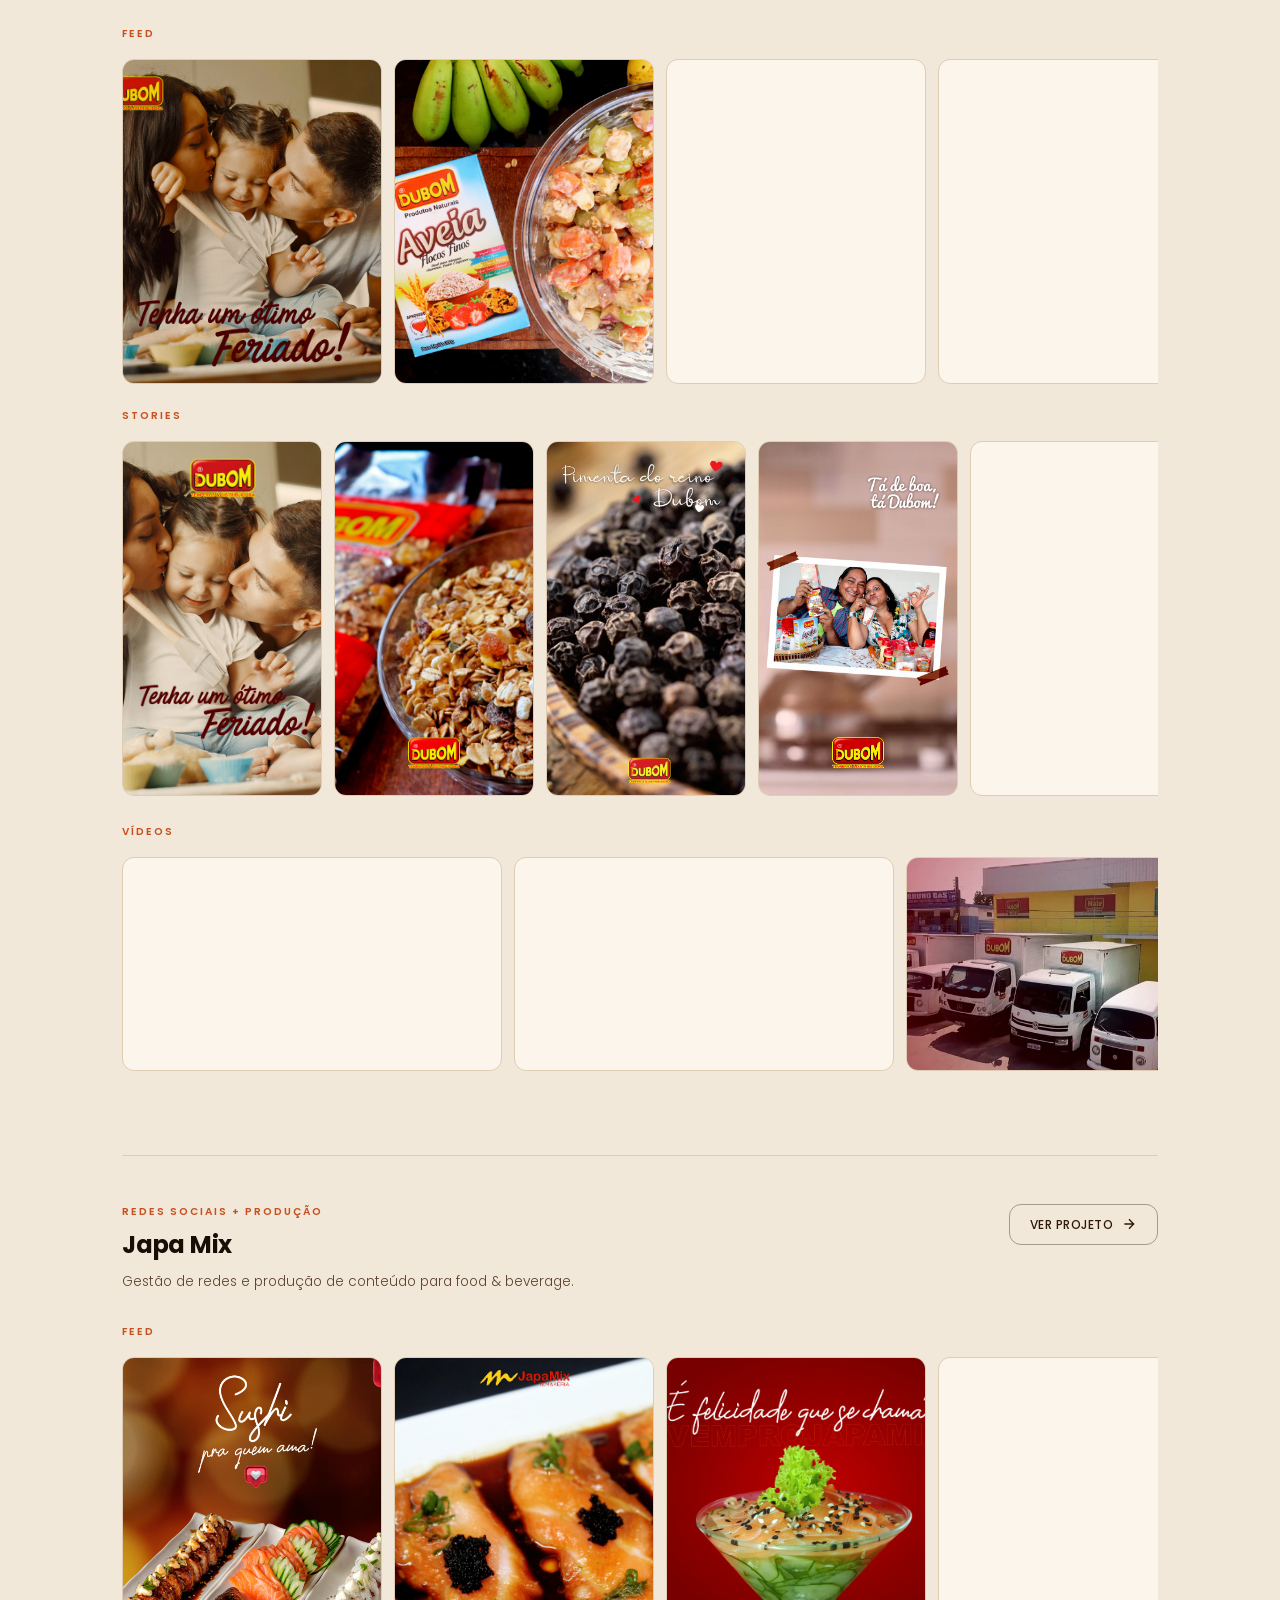
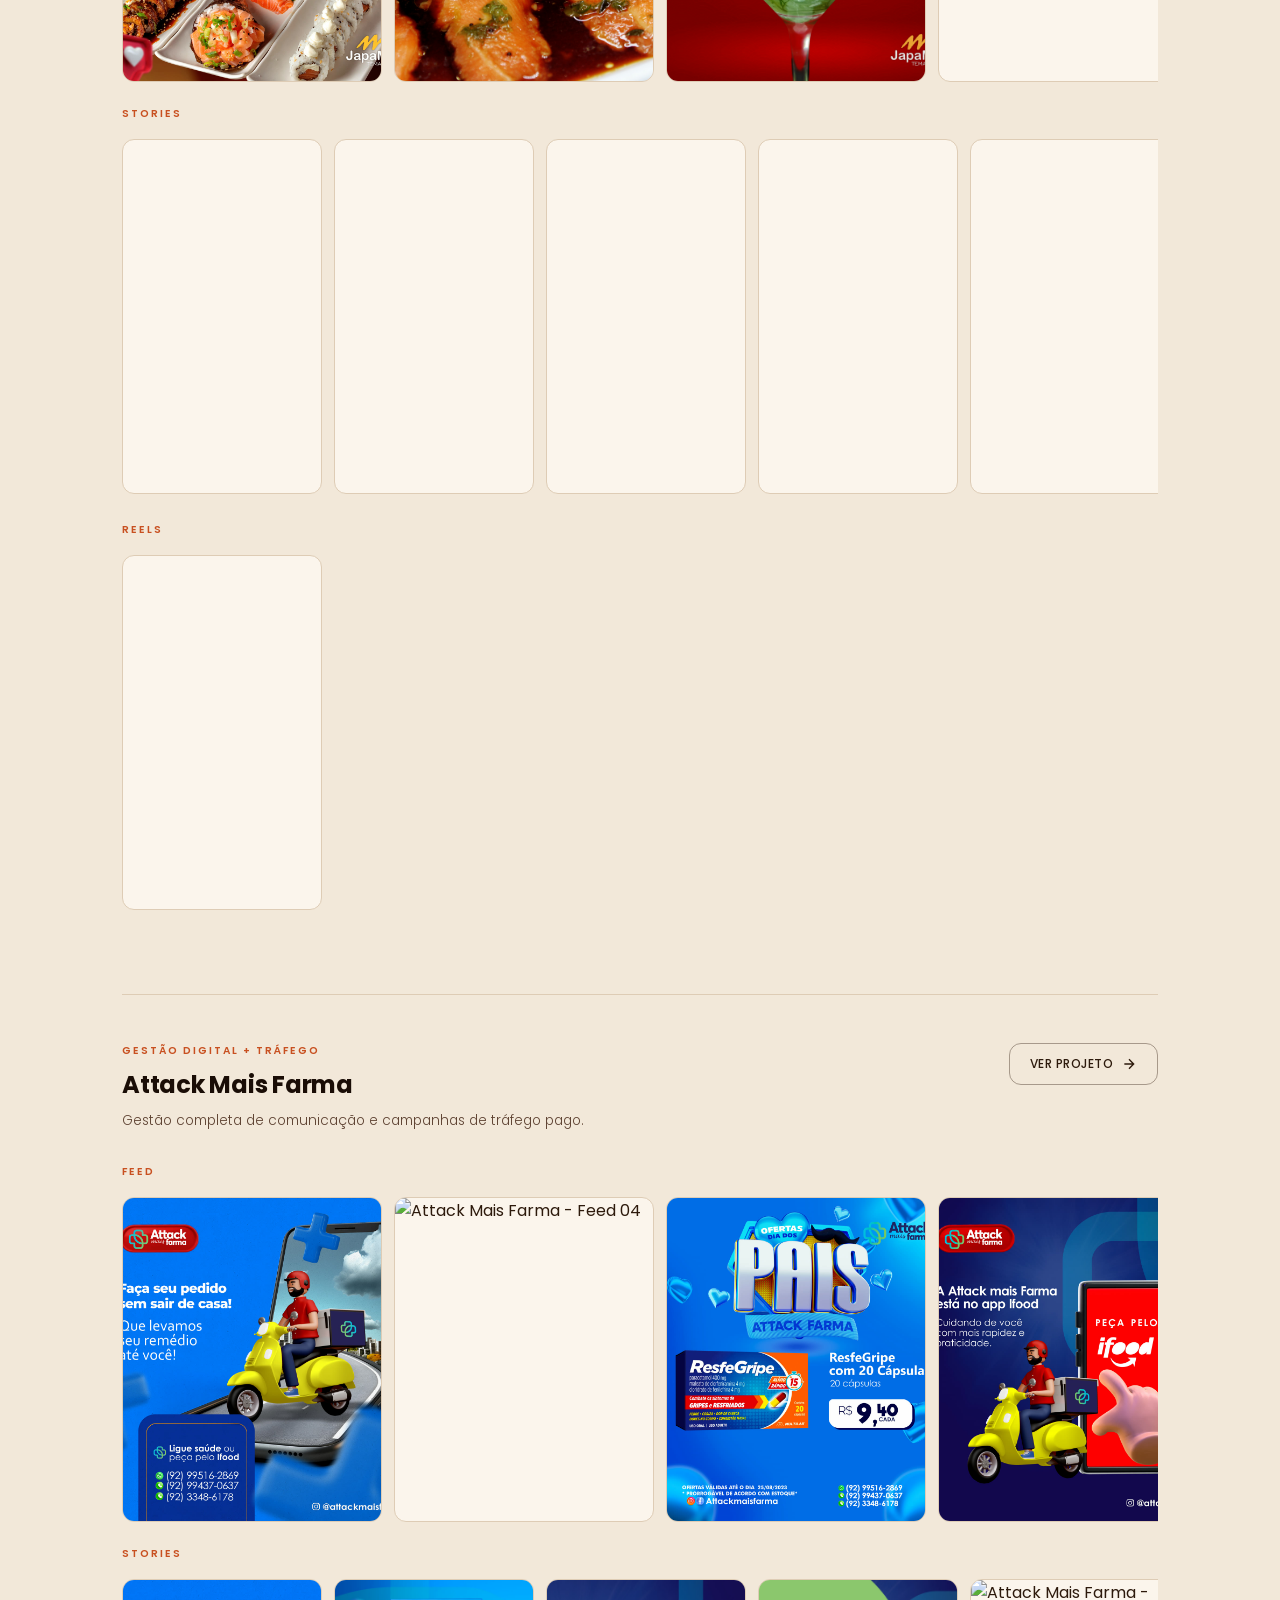
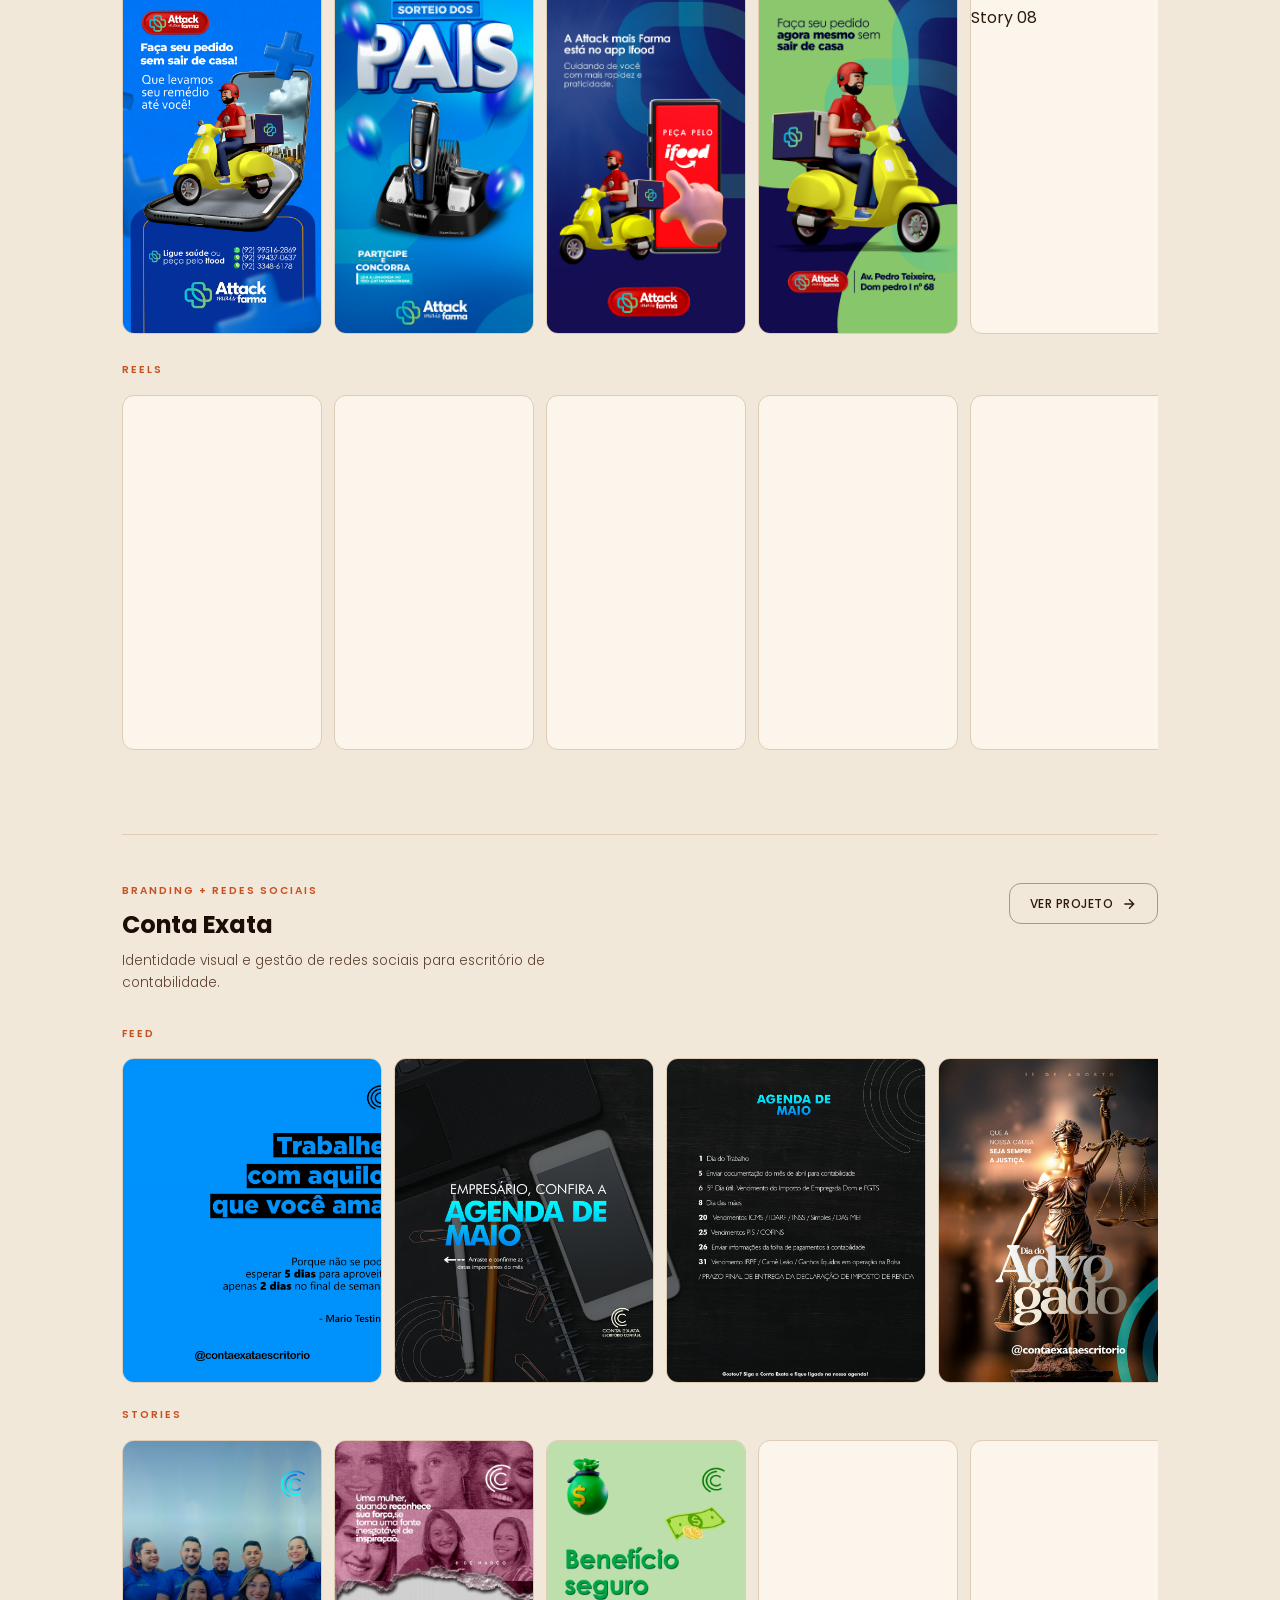
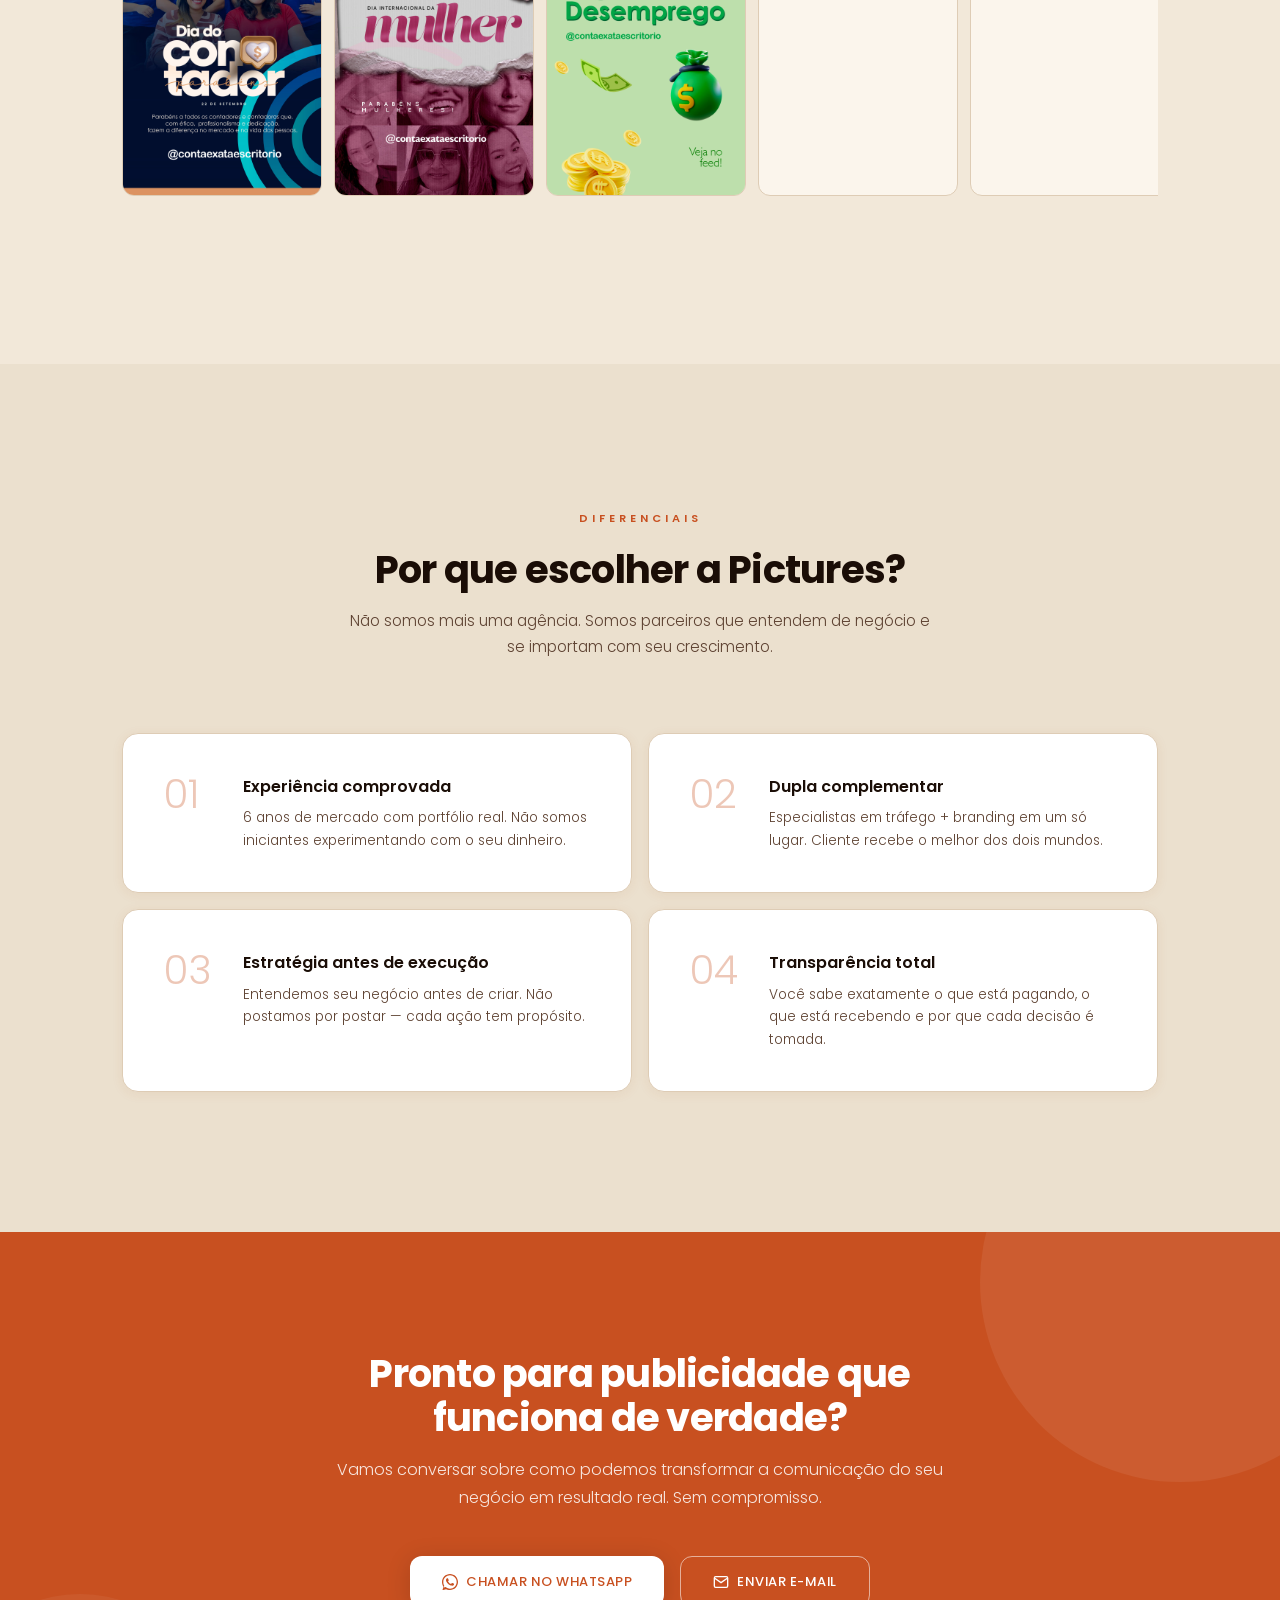
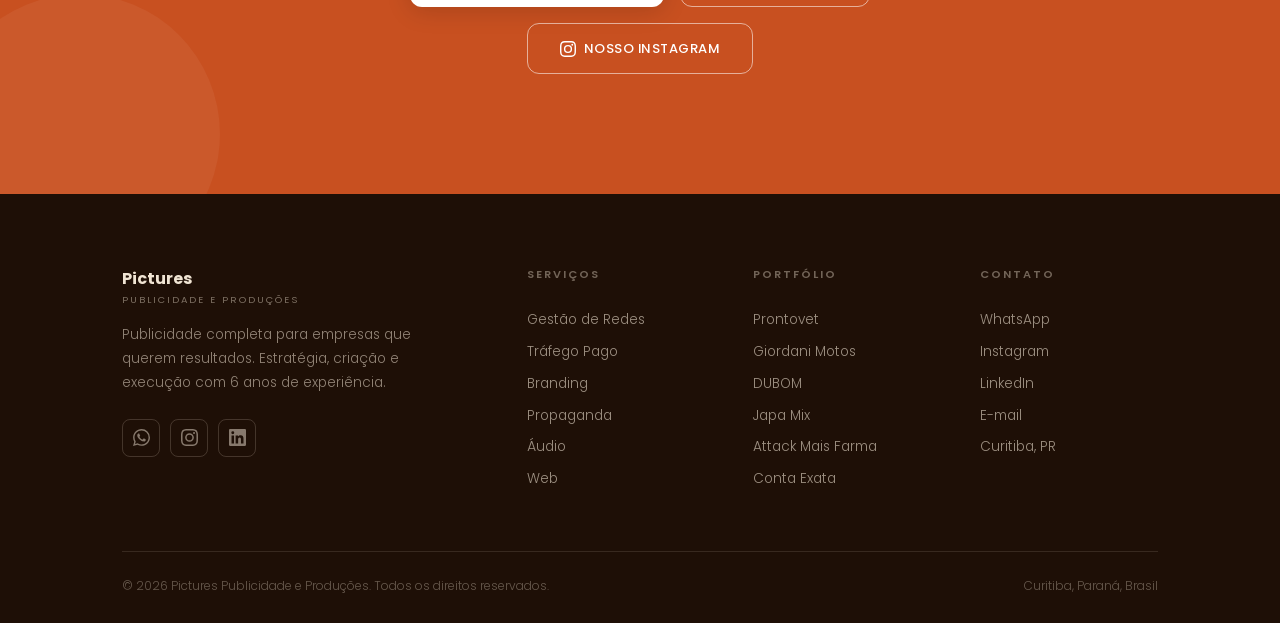
==== commit e574901f: "feat: reorder images across Prontovet, Attack Mais Farma and Conta Exata - Prontovet: Stories (23 to" ====
--- a/index.html
+++ b/index.html
@@ -311,6 +311,7 @@
           <div class="image-row image-row-stories" style="margin-bottom: 24px;">
             <div class="row-img" data-lightbox><img decoding="async" src="assets/portfolio/prontovet/imagens/12 STORYS.jpg" alt="Prontovet - Story 12" loading="lazy"></div>
             <div class="row-img" data-lightbox><img decoding="async" src="assets/portfolio/prontovet/imagens/13 STORYS.jpg" alt="Prontovet - Story 13" loading="lazy"></div>
+            <div class="row-img" data-lightbox><img decoding="async" src="assets/portfolio/prontovet/imagens/23 STORYS.jpg" alt="Prontovet - Story 23" loading="lazy"></div>
             <div class="row-img" data-lightbox><img decoding="async" src="assets/portfolio/prontovet/imagens/15 STORYS.jpg" alt="Prontovet - Story 15" loading="lazy"></div>
             <div class="row-img" data-lightbox><img decoding="async" src="assets/portfolio/prontovet/imagens/16 STORYS.jpg" alt="Prontovet - Story 16" loading="lazy"></div>
             <div class="row-img" data-lightbox><img decoding="async" src="assets/portfolio/prontovet/imagens/17 STORYS.jpg" alt="Prontovet - Story 17" loading="lazy"></div>
@@ -318,8 +319,6 @@
             <div class="row-img" data-lightbox><img decoding="async" src="assets/portfolio/prontovet/imagens/19 STORYS.jpg" alt="Prontovet - Story 19" loading="lazy"></div>
             <div class="row-img" data-lightbox><img decoding="async" src="assets/portfolio/prontovet/imagens/20 STORYS.jpg" alt="Prontovet - Story 20" loading="lazy"></div>
             <div class="row-img" data-lightbox><img decoding="async" src="assets/portfolio/prontovet/imagens/21 STORYS.jpg" alt="Prontovet - Story 21" loading="lazy"></div>
-
-            <div class="row-img" data-lightbox><img decoding="async" src="assets/portfolio/prontovet/imagens/23 STORYS.jpg" alt="Prontovet - Story 23" loading="lazy"></div>
           </div>
 
           <div class="carousel">
@@ -327,11 +326,11 @@
             <div class="carousel-wrapper">
               <button class="carousel-arrow carousel-prev" aria-label="Anterior">&#8249;</button>
               <div class="carousel-track">
+                <div class="carousel-item item-reel"><video src="assets/portfolio/prontovet/reels/reels-05.mp4" muted playsinline loop preload="metadata"></video></div>
                 <div class="carousel-item item-reel"><video src="assets/portfolio/prontovet/reels/reels-01.mp4" muted playsinline loop preload="metadata"></video></div>
                 <div class="carousel-item item-reel"><video src="assets/portfolio/prontovet/reels/reels-02.mp4" muted playsinline loop preload="metadata"></video></div>
                 <div class="carousel-item item-reel"><video src="assets/portfolio/prontovet/reels/reels-03.mp4" muted playsinline loop preload="metadata"></video></div>
                 <div class="carousel-item item-reel"><video src="assets/portfolio/prontovet/reels/reels-04.mp4" muted playsinline loop preload="metadata"></video></div>
-                <div class="carousel-item item-reel"><video src="assets/portfolio/prontovet/reels/reels-05.mp4" muted playsinline loop preload="metadata"></video></div>
               </div>
               <button class="carousel-arrow carousel-next" aria-label="Próximo">&#8250;</button>
             </div>
@@ -553,9 +552,9 @@
 
           <span class="carousel-label">Feed</span>
           <div class="image-row image-row-feed" style="margin-bottom: 20px;">
+            <div class="row-img" data-lightbox><img decoding="async" src="assets/portfolio/attack-mais-farma/imagens/24.jpg" alt="Attack Mais Farma - Feed 24" loading="lazy"></div>
             <div class="row-img" data-lightbox><img decoding="async" src="assets/portfolio/attack-mais-farma/imagens/04.jpg" alt="Attack Mais Farma - Feed 04" loading="lazy"></div>
             <div class="row-img" data-lightbox><img decoding="async" src="assets/portfolio/attack-mais-farma/imagens/23.jpg" alt="Attack Mais Farma - Feed 23" loading="lazy"></div>
-            <div class="row-img" data-lightbox><img decoding="async" src="assets/portfolio/attack-mais-farma/imagens/24.jpg" alt="Attack Mais Farma - Feed 24" loading="lazy"></div>
             <div class="row-img" data-lightbox><img decoding="async" src="assets/portfolio/attack-mais-farma/imagens/14.jpg" alt="Attack Mais Farma - Feed 14" loading="lazy"></div>
             <div class="row-img" data-lightbox><img decoding="async" src="assets/portfolio/attack-mais-farma/imagens/19.jpg" alt="Attack Mais Farma - Feed 19" loading="lazy"></div>
             <div class="row-img" data-lightbox><img decoding="async" src="assets/portfolio/attack-mais-farma/imagens/01.jpg" alt="Attack Mais Farma - Feed 01" loading="lazy"></div>
@@ -569,7 +568,6 @@
             <div class="row-img" data-lightbox><img decoding="async" src="assets/portfolio/attack-mais-farma/imagens/13.jpg" alt="Attack Mais Farma - Feed 13" loading="lazy"></div>
             <div class="row-img" data-lightbox><img decoding="async" src="assets/portfolio/attack-mais-farma/imagens/15.jpg" alt="Attack Mais Farma - Feed 15" loading="lazy"></div>
             <div class="row-img" data-lightbox><img decoding="async" src="assets/portfolio/attack-mais-farma/imagens/16.jpg" alt="Attack Mais Farma - Feed 16" loading="lazy"></div>
-            <div class="row-img" data-lightbox><img decoding="async" src="assets/portfolio/attack-mais-farma/imagens/17.jpg" alt="Attack Mais Farma - Feed 17" loading="lazy"></div>
             <div class="row-img" data-lightbox><img decoding="async" src="assets/portfolio/attack-mais-farma/imagens/18.jpg" alt="Attack Mais Farma - Feed 18" loading="lazy"></div>
             <div class="row-img" data-lightbox><img decoding="async" src="assets/portfolio/attack-mais-farma/imagens/20.jpg" alt="Attack Mais Farma - Feed 20" loading="lazy"></div>
             <div class="row-img" data-lightbox><img decoding="async" src="assets/portfolio/attack-mais-farma/imagens/21.jpg" alt="Attack Mais Farma - Feed 21" loading="lazy"></div>
@@ -579,17 +577,17 @@
 
           <span class="carousel-label">Stories</span>
           <div class="image-row image-row-stories" style="margin-bottom: 24px;">
+            <div class="row-img" data-lightbox><img decoding="async" src="assets/portfolio/attack-mais-farma/imagens/21 STORYS.jpg" alt="Attack Mais Farma - Story 21" loading="lazy"></div>
+            <div class="row-img" data-lightbox><img decoding="async" src="assets/portfolio/attack-mais-farma/imagens/17 STORYS.jpg" alt="Attack Mais Farma - Story 17" loading="lazy"></div>
+            <div class="row-img" data-lightbox><img decoding="async" src="assets/portfolio/attack-mais-farma/imagens/11 STORYS.jpg" alt="Attack Mais Farma - Story 11" loading="lazy"></div>
+            <div class="row-img" data-lightbox><img decoding="async" src="assets/portfolio/attack-mais-farma/imagens/15 STORYS.jpg" alt="Attack Mais Farma - Story 15" loading="lazy"></div>
             <div class="row-img" data-lightbox><img decoding="async" src="assets/portfolio/attack-mais-farma/imagens/08 STORYS.jpg" alt="Attack Mais Farma - Story 08" loading="lazy"></div>
             <div class="row-img" data-lightbox><img decoding="async" src="assets/portfolio/attack-mais-farma/imagens/09 STORYS.jpg" alt="Attack Mais Farma - Story 09" loading="lazy"></div>
             <div class="row-img" data-lightbox><img decoding="async" src="assets/portfolio/attack-mais-farma/imagens/10 STORYS.jpg" alt="Attack Mais Farma - Story 10" loading="lazy"></div>
-            <div class="row-img" data-lightbox><img decoding="async" src="assets/portfolio/attack-mais-farma/imagens/21 STORYS.jpg" alt="Attack Mais Farma - Story 21" loading="lazy"></div>
             <div class="row-img" data-lightbox><img decoding="async" src="assets/portfolio/attack-mais-farma/imagens/16 STORYS.jpg" alt="Attack Mais Farma - Story 16" loading="lazy"></div>
             <div class="row-img" data-lightbox><img decoding="async" src="assets/portfolio/attack-mais-farma/imagens/14 STORYS.jpg" alt="Attack Mais Farma - Story 14" loading="lazy"></div>
-            <div class="row-img" data-lightbox><img decoding="async" src="assets/portfolio/attack-mais-farma/imagens/17 STORYS.jpg" alt="Attack Mais Farma - Story 17" loading="lazy"></div>
-            <div class="row-img" data-lightbox><img decoding="async" src="assets/portfolio/attack-mais-farma/imagens/11 STORYS.jpg" alt="Attack Mais Farma - Story 11" loading="lazy"></div>
             <div class="row-img" data-lightbox><img decoding="async" src="assets/portfolio/attack-mais-farma/imagens/12 STORYS.jpg" alt="Attack Mais Farma - Story 12" loading="lazy"></div>
             <div class="row-img" data-lightbox><img decoding="async" src="assets/portfolio/attack-mais-farma/imagens/13 STORYS.jpg" alt="Attack Mais Farma - Story 13" loading="lazy"></div>
-            <div class="row-img" data-lightbox><img decoding="async" src="assets/portfolio/attack-mais-farma/imagens/15 STORYS.jpg" alt="Attack Mais Farma - Story 15" loading="lazy"></div>
             <div class="row-img" data-lightbox><img decoding="async" src="assets/portfolio/attack-mais-farma/imagens/18 STORYS.jpg" alt="Attack Mais Farma - Story 18" loading="lazy"></div>
             <div class="row-img" data-lightbox><img decoding="async" src="assets/portfolio/attack-mais-farma/imagens/19 STORYS.jpg" alt="Attack Mais Farma - Story 19" loading="lazy"></div>
             <div class="row-img" data-lightbox><img decoding="async" src="assets/portfolio/attack-mais-farma/imagens/20 STORYS.jpg" alt="Attack Mais Farma - Story 20" loading="lazy"></div>
@@ -601,12 +599,12 @@
             <div class="carousel-wrapper">
               <button class="carousel-arrow carousel-prev" aria-label="Anterior">&#8249;</button>
               <div class="carousel-track">
-                <div class="carousel-item item-reel"><video src="assets/portfolio/attack-mais-farma/reels/reels-04.mp4" muted playsinline loop preload="metadata"></video></div>
-                <div class="carousel-item item-reel"><video src="assets/portfolio/attack-mais-farma/reels/reels-05.mp4" muted playsinline loop preload="metadata"></video></div>
-                <div class="carousel-item item-reel"><video src="assets/portfolio/attack-mais-farma/reels/reels-06.mp4" muted playsinline loop preload="metadata"></video></div>
                 <div class="carousel-item item-reel"><video src="assets/portfolio/attack-mais-farma/reels/reels-03.mp4" muted playsinline loop preload="metadata"></video></div>
                 <div class="carousel-item item-reel"><video src="assets/portfolio/attack-mais-farma/reels/reels-01.mp4" muted playsinline loop preload="metadata"></video></div>
                 <div class="carousel-item item-reel"><video src="assets/portfolio/attack-mais-farma/reels/reels-02.mp4" muted playsinline loop preload="metadata"></video></div>
+                <div class="carousel-item item-reel"><video src="assets/portfolio/attack-mais-farma/reels/reels-06.mp4" muted playsinline loop preload="metadata"></video></div>
+                <div class="carousel-item item-reel"><video src="assets/portfolio/attack-mais-farma/reels/reels-04.mp4" muted playsinline loop preload="metadata"></video></div>
+                <div class="carousel-item item-reel"><video src="assets/portfolio/attack-mais-farma/reels/reels-05.mp4" muted playsinline loop preload="metadata"></video></div>
               </div>
               <button class="carousel-arrow carousel-next" aria-label="Próximo">&#8250;</button>
             </div>
@@ -629,40 +627,35 @@
 
           <span class="carousel-label">Feed</span>
           <div class="image-row image-row-feed" style="margin-bottom: 20px;">
+            <div class="row-img" data-lightbox><img decoding="async" src="assets/portfolio/conta-exata/imagens-web/img-04.jpg" alt="Conta Exata - 04" loading="lazy"></div>
+            <div class="row-img" data-lightbox><img decoding="async" src="assets/portfolio/conta-exata/imagens-web/img-21.jpg" alt="Conta Exata - 21" loading="lazy"></div>
+            <div class="row-img" data-lightbox><img decoding="async" src="assets/portfolio/conta-exata/imagens-web/img-22.jpg" alt="Conta Exata - 22" loading="lazy"></div>
             <div class="row-img" data-lightbox><img decoding="async" src="assets/portfolio/conta-exata/imagens-web/img-05.jpg" alt="Conta Exata - 05" loading="lazy"></div>
-            <div class="row-img" data-lightbox><img decoding="async" src="assets/portfolio/conta-exata/imagens-web/img-02.jpg" alt="Conta Exata - 02" loading="lazy"></div>
             <div class="row-img" data-lightbox><img decoding="async" src="assets/portfolio/conta-exata/imagens-web/img-06.jpg" alt="Conta Exata - 06" loading="lazy"></div>
-            <div class="row-img" data-lightbox><img decoding="async" src="assets/portfolio/conta-exata/imagens-web/img-08.jpg" alt="Conta Exata - 08" loading="lazy"></div>
             <div class="row-img" data-lightbox><img decoding="async" src="assets/portfolio/conta-exata/imagens-web/img-15.jpg" alt="Conta Exata - 15" loading="lazy"></div>
             <div class="row-img" data-lightbox><img decoding="async" src="assets/portfolio/conta-exata/imagens-web/img-20.jpg" alt="Conta Exata - 20" loading="lazy"></div>
             <div class="row-img" data-lightbox><img decoding="async" src="assets/portfolio/conta-exata/imagens-web/img-01.jpg" alt="Conta Exata - 01" loading="lazy"></div>
             <div class="row-img" data-lightbox><img decoding="async" src="assets/portfolio/conta-exata/imagens-web/img-03.jpg" alt="Conta Exata - 03" loading="lazy"></div>
-            <div class="row-img" data-lightbox><img decoding="async" src="assets/portfolio/conta-exata/imagens-web/img-04.jpg" alt="Conta Exata - 04" loading="lazy"></div>
-            <div class="row-img" data-lightbox><img decoding="async" src="assets/portfolio/conta-exata/imagens-web/img-07.jpg" alt="Conta Exata - 07" loading="lazy"></div>
             <div class="row-img" data-lightbox><img decoding="async" src="assets/portfolio/conta-exata/imagens-web/img-09.jpg" alt="Conta Exata - 09" loading="lazy"></div>
             <div class="row-img" data-lightbox><img decoding="async" src="assets/portfolio/conta-exata/imagens-web/img-10.jpg" alt="Conta Exata - 10" loading="lazy"></div>
-            <div class="row-img" data-lightbox><img decoding="async" src="assets/portfolio/conta-exata/imagens-web/img-11.jpg" alt="Conta Exata - 11" loading="lazy"></div>
-            <div class="row-img" data-lightbox><img decoding="async" src="assets/portfolio/conta-exata/imagens-web/img-12.jpg" alt="Conta Exata - 12" loading="lazy"></div>
             <div class="row-img" data-lightbox><img decoding="async" src="assets/portfolio/conta-exata/imagens-web/img-13.jpg" alt="Conta Exata - 13" loading="lazy"></div>
             <div class="row-img" data-lightbox><img decoding="async" src="assets/portfolio/conta-exata/imagens-web/img-14.jpg" alt="Conta Exata - 14" loading="lazy"></div>
             <div class="row-img" data-lightbox><img decoding="async" src="assets/portfolio/conta-exata/imagens-web/img-16.jpg" alt="Conta Exata - 16" loading="lazy"></div>
             <div class="row-img" data-lightbox><img decoding="async" src="assets/portfolio/conta-exata/imagens-web/img-17.jpg" alt="Conta Exata - 17" loading="lazy"></div>
-            <div class="row-img" data-lightbox><img decoding="async" src="assets/portfolio/conta-exata/imagens-web/img-18.jpg" alt="Conta Exata - 18" loading="lazy"></div>
             <div class="row-img" data-lightbox><img decoding="async" src="assets/portfolio/conta-exata/imagens-web/img-19.jpg" alt="Conta Exata - 19" loading="lazy"></div>
-            <div class="row-img" data-lightbox><img decoding="async" src="assets/portfolio/conta-exata/imagens-web/img-21.jpg" alt="Conta Exata - 21" loading="lazy"></div>
-            <div class="row-img" data-lightbox><img decoding="async" src="assets/portfolio/conta-exata/imagens-web/img-22.jpg" alt="Conta Exata - 22" loading="lazy"></div>
             <div class="row-img" data-lightbox><img decoding="async" src="assets/portfolio/conta-exata/imagens-web/img-23.jpg" alt="Conta Exata - 23" loading="lazy"></div>
+            <div class="row-img" data-lightbox><img decoding="async" src="assets/portfolio/conta-exata/imagens-web/img-11.jpg" alt="Conta Exata - 11" loading="lazy"></div>
+            <div class="row-img" data-lightbox><img decoding="async" src="assets/portfolio/conta-exata/imagens-web/img-12.jpg" alt="Conta Exata - 12" loading="lazy"></div>
           </div>
 
           <span class="carousel-label">Stories</span>
           <div class="image-row image-row-stories" style="margin-bottom: 24px;">
             <div class="row-img" data-lightbox><img decoding="async" src="assets/portfolio/conta-exata/imagens-web/story-03.jpg" alt="Conta Exata - Story 03" loading="lazy"></div>
+            <div class="row-img" data-lightbox><img decoding="async" src="assets/portfolio/conta-exata/imagens-web/story-06.jpg" alt="Conta Exata - Story 06" loading="lazy"></div>
+            <div class="row-img" data-lightbox><img decoding="async" src="assets/portfolio/conta-exata/imagens-web/story-01.jpg" alt="Conta Exata - Story 01" loading="lazy"></div>
+            <div class="row-img" data-lightbox><img decoding="async" src="assets/portfolio/conta-exata/imagens-web/story-02.jpg" alt="Conta Exata - Story 02" loading="lazy"></div>
             <div class="row-img" data-lightbox><img decoding="async" src="assets/portfolio/conta-exata/imagens-web/story-05.jpg" alt="Conta Exata - Story 05" loading="lazy"></div>
             <div class="row-img" data-lightbox><img decoding="async" src="assets/portfolio/conta-exata/imagens-web/story-04.jpg" alt="Conta Exata - Story 04" loading="lazy"></div>
-            <div class="row-img" data-lightbox><img decoding="async" src="assets/portfolio/conta-exata/imagens-web/story-02.jpg" alt="Conta Exata - Story 02" loading="lazy"></div>
-            <div class="row-img" data-lightbox><img decoding="async" src="assets/portfolio/conta-exata/imagens-web/story-06.jpg" alt="Conta Exata - Story 06" loading="lazy"></div>
-            <div class="row-img" data-lightbox><img decoding="async" src="assets/portfolio/conta-exata/imagens-web/story-01.jpg" alt="Conta Exata - Story 01" loading="lazy"></div>
-            <div class="row-img" data-lightbox><img decoding="async" src="assets/portfolio/conta-exata/imagens-web/story-07.jpg" alt="Conta Exata - Story 07" loading="lazy"></div>
           </div>
         </div>
 
--- a/css/style.css
+++ b/css/style.css
@@ -128,14 +128,14 @@
   z-index: 1000;
   padding: 24px 0;
   background: #2D3537;
-  transition: var(--transition);
+  transition: background 0.4s ease, padding 0.3s ease, box-shadow 0.35s ease, border-color 0.35s ease;
 }
 
 .nav.scrolled {
-  background: #2D3537;
+  background: #F2E8D9;
   padding: 16px 0;
-  border-bottom: 1px solid rgba(255, 255, 255, 0.08);
-  box-shadow: 0 2px 20px rgba(0, 0, 0, 0.2);
+  border-bottom: 1px solid rgba(0, 0, 0, 0.08);
+  box-shadow: 0 2px 20px rgba(0, 0, 0, 0.07);
 }
 
 .nav .container {
@@ -148,6 +148,11 @@
 .nav-logo img {
   height: 48px;
   width: auto;
+  transition: filter 0.4s ease;
+}
+
+.nav.scrolled .nav-logo img {
+  filter: brightness(0);
 }
 
 .nav-logo img + .logo-text { display: none; }
@@ -186,6 +191,7 @@
   letter-spacing: 0.5px;
   text-transform: uppercase;
   position: relative;
+  transition: color 0.35s ease;
 }
 
 .nav-links a::after {
@@ -219,6 +225,20 @@
 
 .nav-cta::after { display: none !important; }
 
+/* Nav scrolled — tema claro */
+.nav.scrolled .nav-links a {
+  color: rgba(45, 26, 12, 0.70);
+}
+.nav.scrolled .nav-links a:not(.nav-cta):hover {
+  color: var(--dark);
+}
+.nav.scrolled .nav-links a.nav-active:not(.nav-cta) {
+  color: var(--dark);
+}
+.nav.scrolled .nav-toggle span {
+  background: var(--text);
+}
+
 /* Mobile Menu */
 .nav-toggle {
   display: none;
@@ -232,7 +252,7 @@
 .nav-toggle span {
   width: 22px; height: 1.5px;
   background: #FFFFFF;
-  transition: var(--transition);
+  transition: background 0.35s ease, transform 0.35s ease, opacity 0.35s ease;
 }
 
 .nav-toggle.active span:nth-child(1) { transform: rotate(45deg) translate(5px, 5px); }
--- a/css/style.css
+++ b/css/style.css
@@ -128,14 +128,14 @@
   z-index: 1000;
   padding: 24px 0;
   background: #2D3537;
-  transition: var(--transition);
+  transition: background 0.4s ease, padding 0.3s ease, box-shadow 0.35s ease, border-color 0.35s ease;
 }
 
 .nav.scrolled {
-  background: #2D3537;
+  background: #F2E8D9;
   padding: 16px 0;
-  border-bottom: 1px solid rgba(255, 255, 255, 0.08);
-  box-shadow: 0 2px 20px rgba(0, 0, 0, 0.2);
+  border-bottom: 1px solid rgba(0, 0, 0, 0.08);
+  box-shadow: 0 2px 20px rgba(0, 0, 0, 0.07);
 }
 
 .nav .container {
@@ -148,6 +148,11 @@
 .nav-logo img {
   height: 48px;
   width: auto;
+  transition: filter 0.4s ease;
+}
+
+.nav.scrolled .nav-logo img {
+  filter: brightness(0);
 }
 
 .nav-logo img + .logo-text { display: none; }
@@ -186,6 +191,7 @@
   letter-spacing: 0.5px;
   text-transform: uppercase;
   position: relative;
+  transition: color 0.35s ease;
 }
 
 .nav-links a::after {
@@ -219,6 +225,20 @@
 
 .nav-cta::after { display: none !important; }
 
+/* Nav scrolled — tema claro */
+.nav.scrolled .nav-links a {
+  color: rgba(45, 26, 12, 0.70);
+}
+.nav.scrolled .nav-links a:not(.nav-cta):hover {
+  color: var(--dark);
+}
+.nav.scrolled .nav-links a.nav-active:not(.nav-cta) {
+  color: var(--dark);
+}
+.nav.scrolled .nav-toggle span {
+  background: var(--text);
+}
+
 /* Mobile Menu */
 .nav-toggle {
   display: none;
@@ -232,7 +252,7 @@
 .nav-toggle span {
   width: 22px; height: 1.5px;
   background: #FFFFFF;
-  transition: var(--transition);
+  transition: background 0.35s ease, transform 0.35s ease, opacity 0.35s ease;
 }
 
 .nav-toggle.active span:nth-child(1) { transform: rotate(45deg) translate(5px, 5px); }
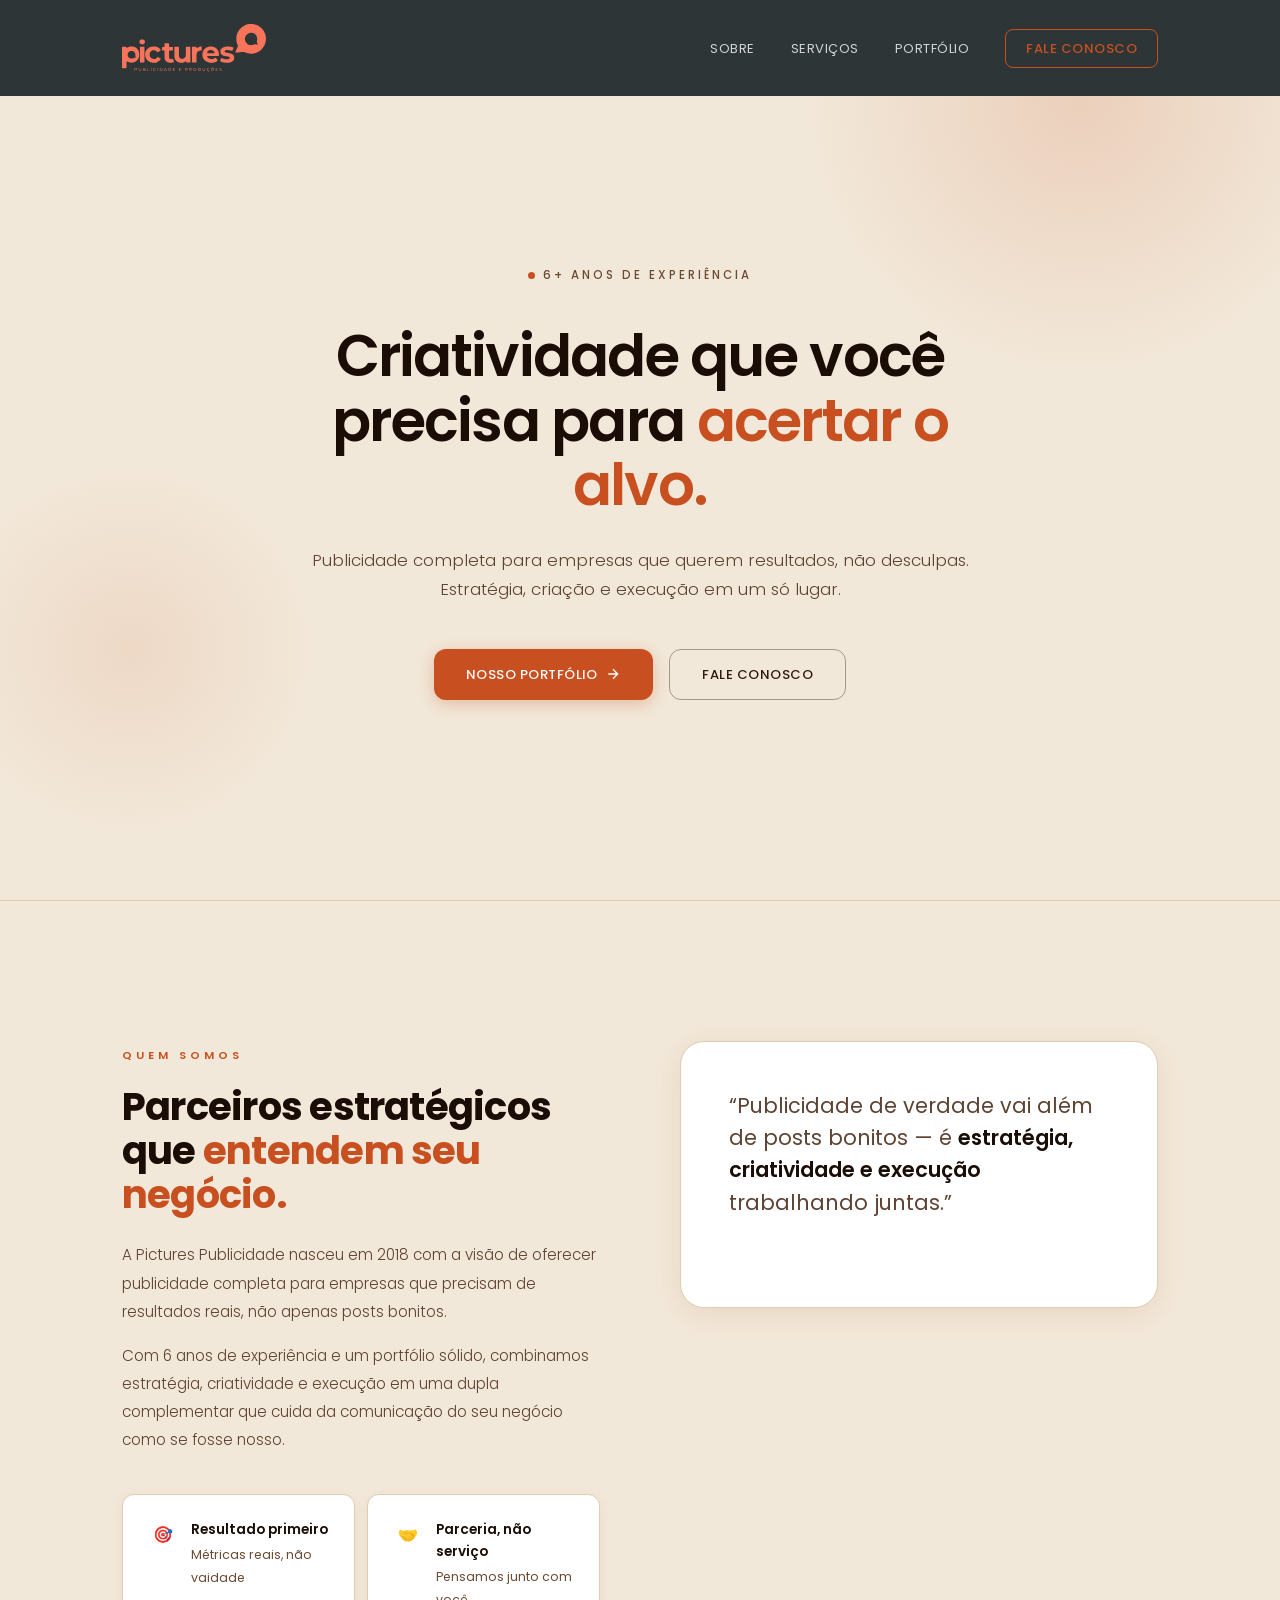
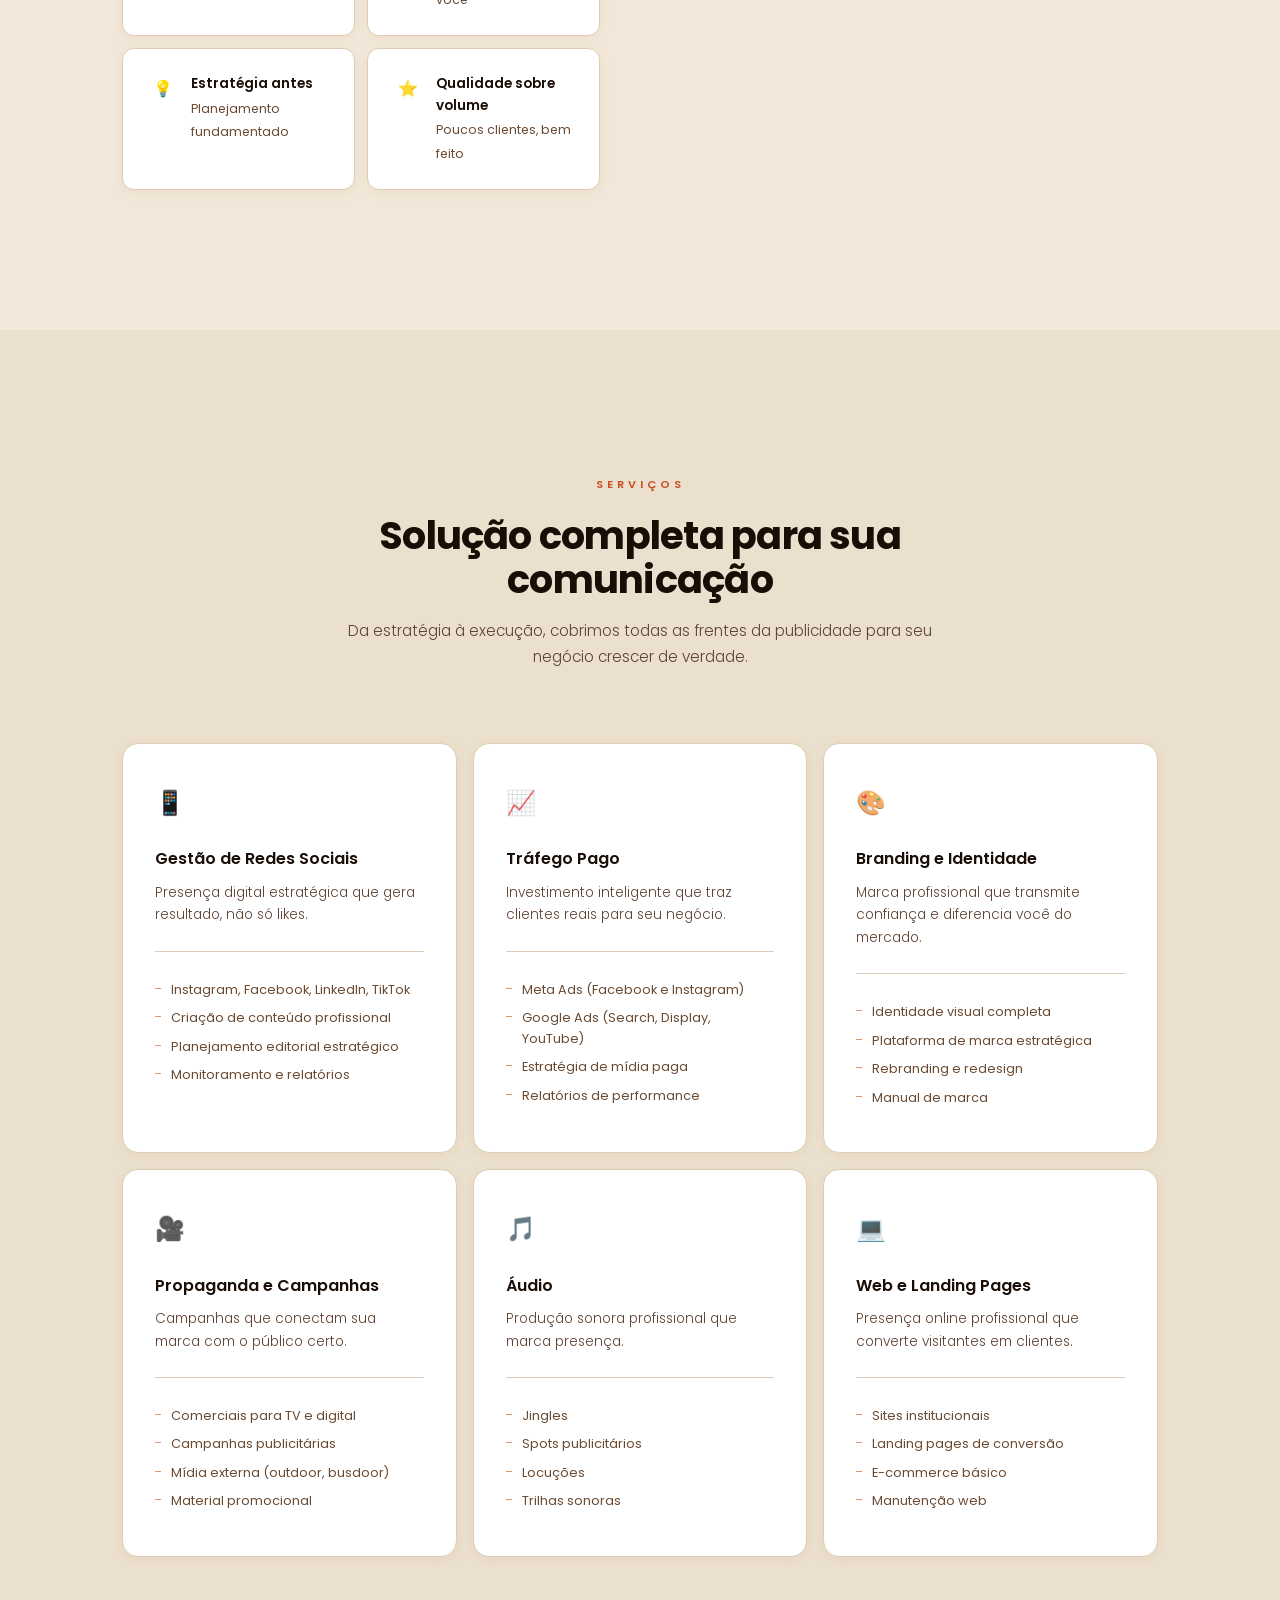
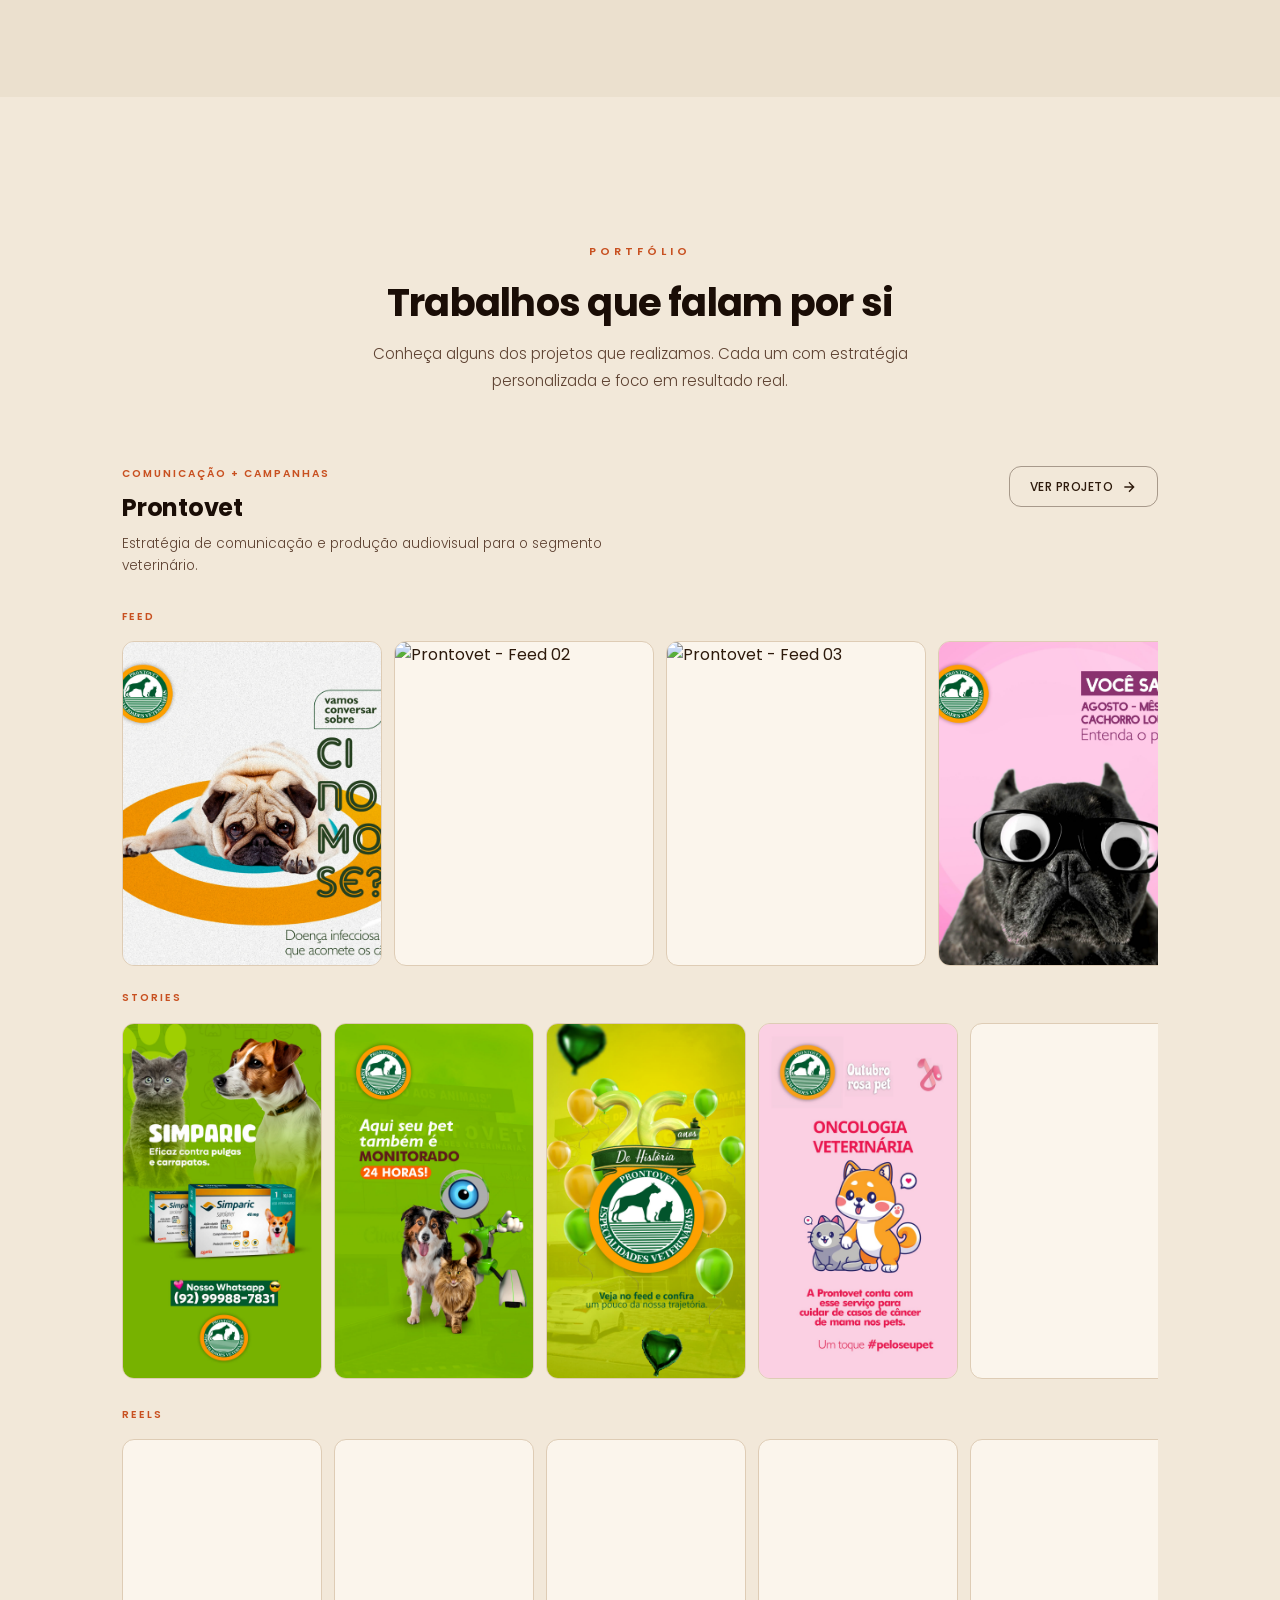
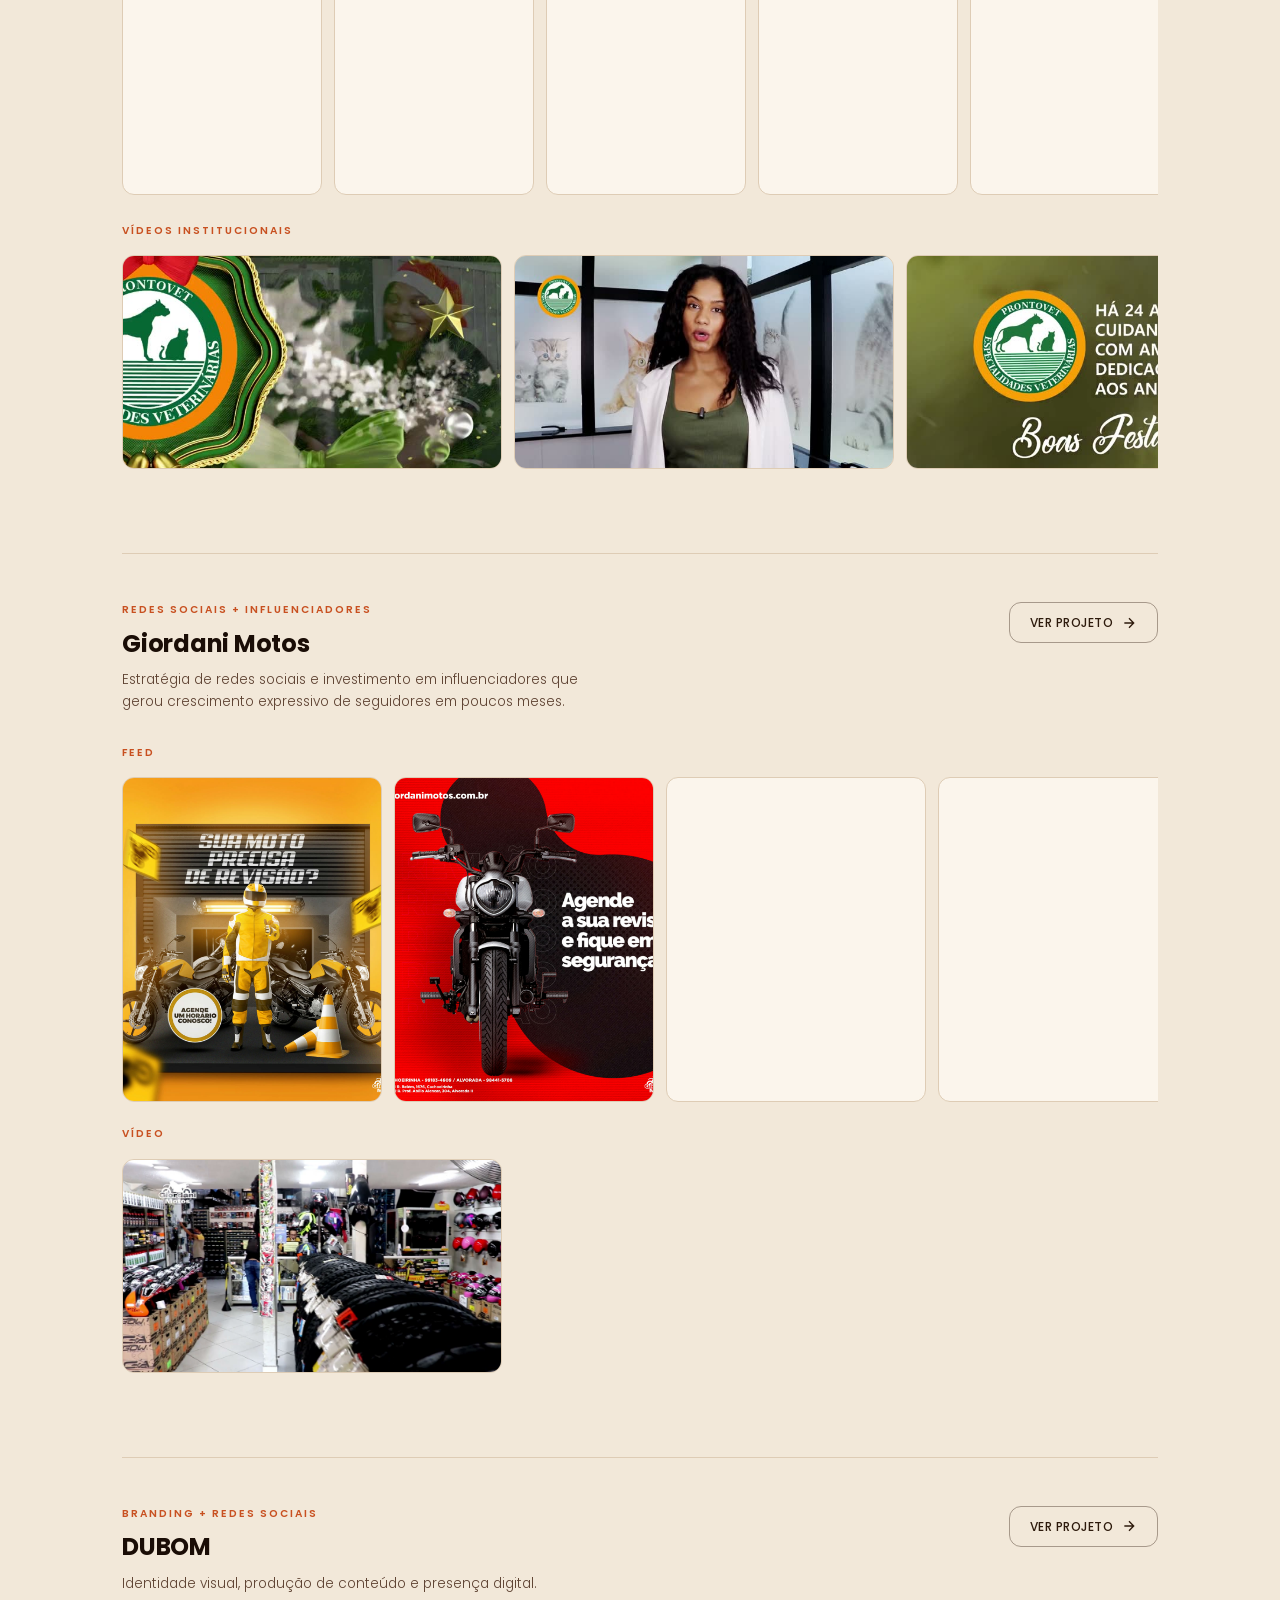
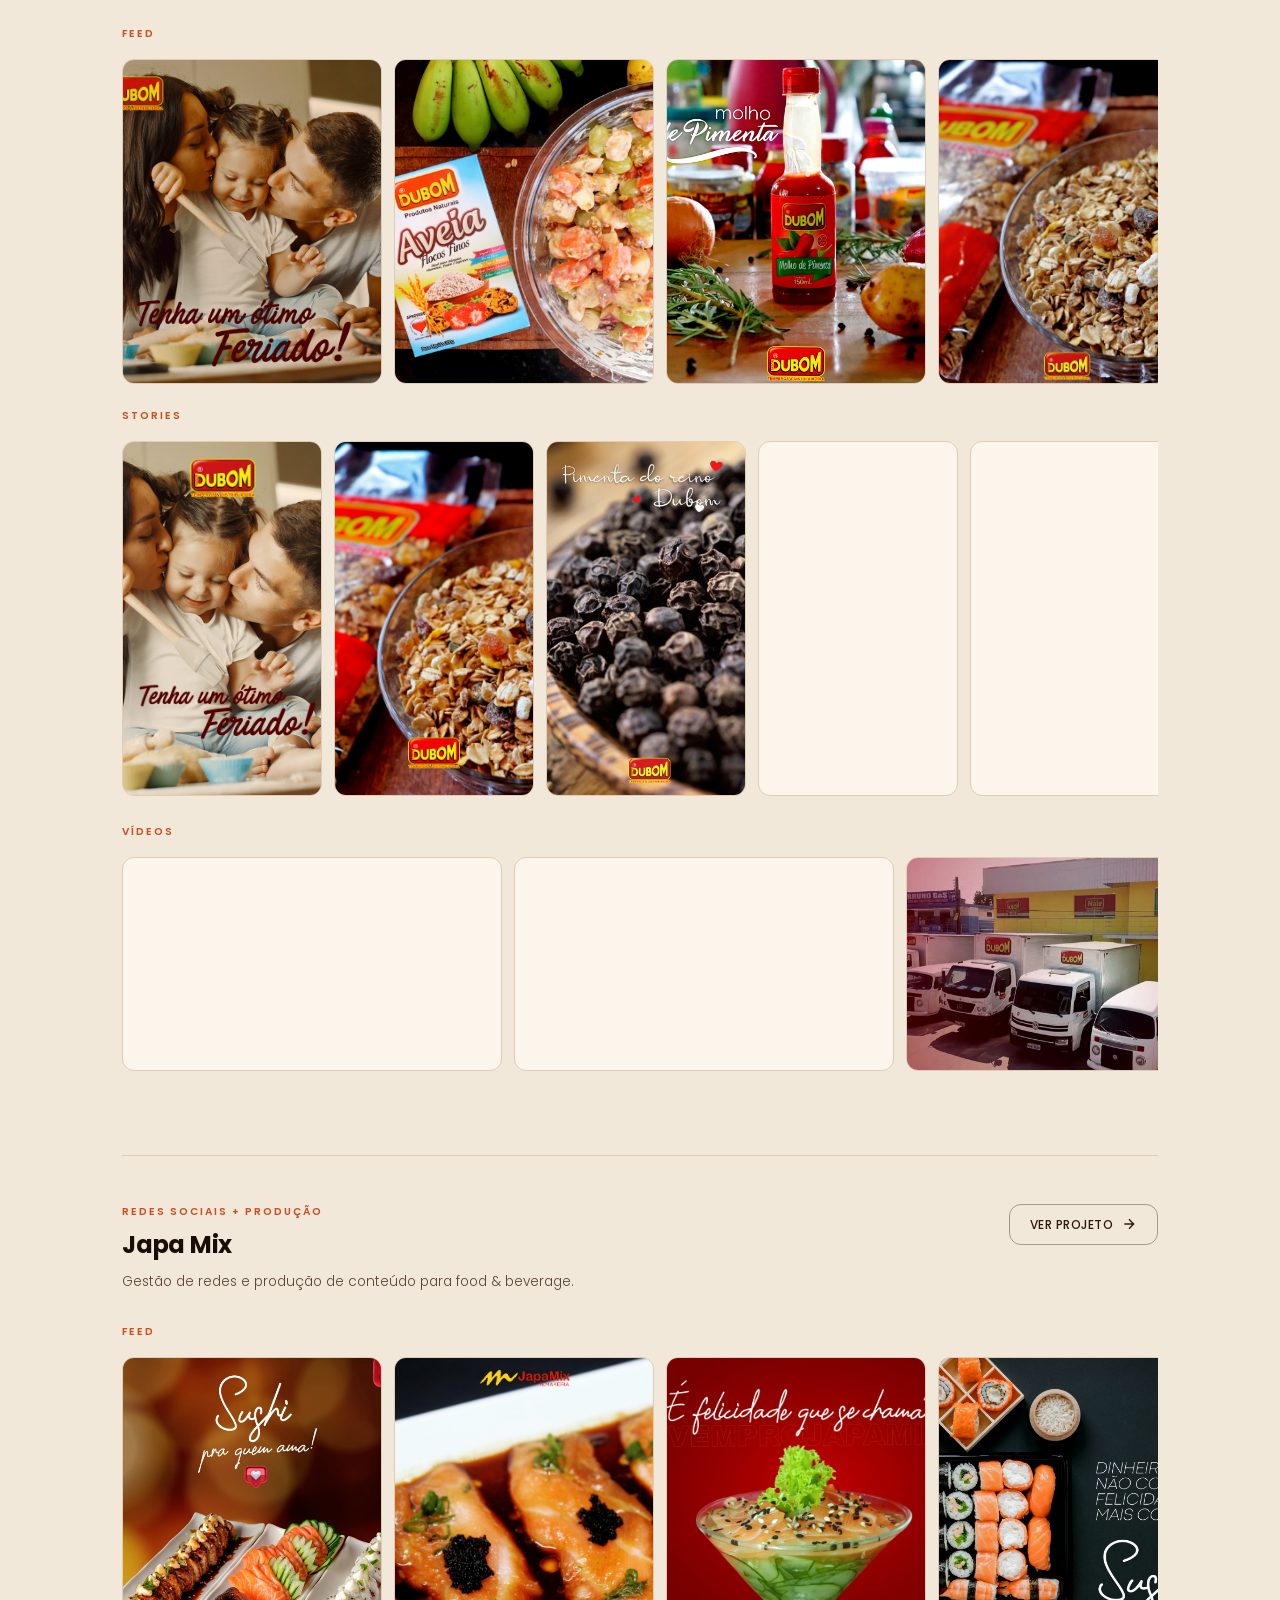
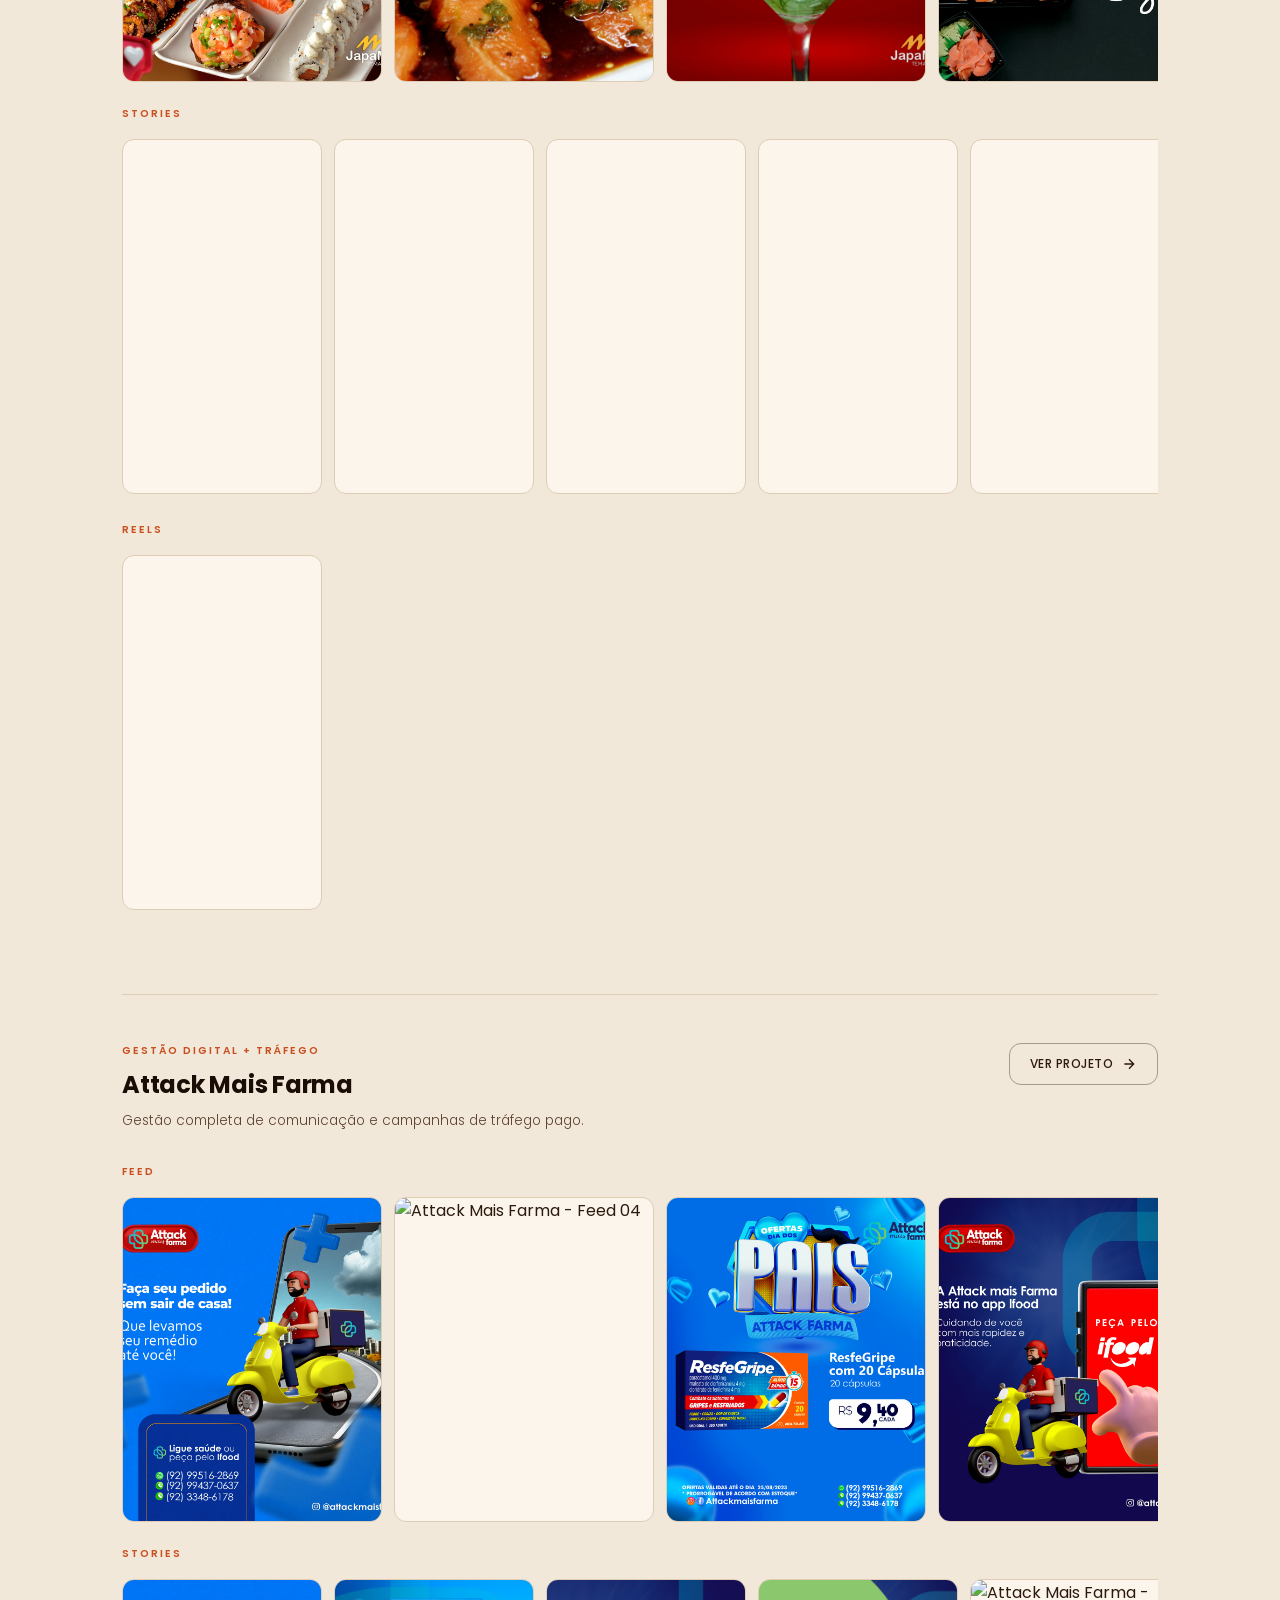
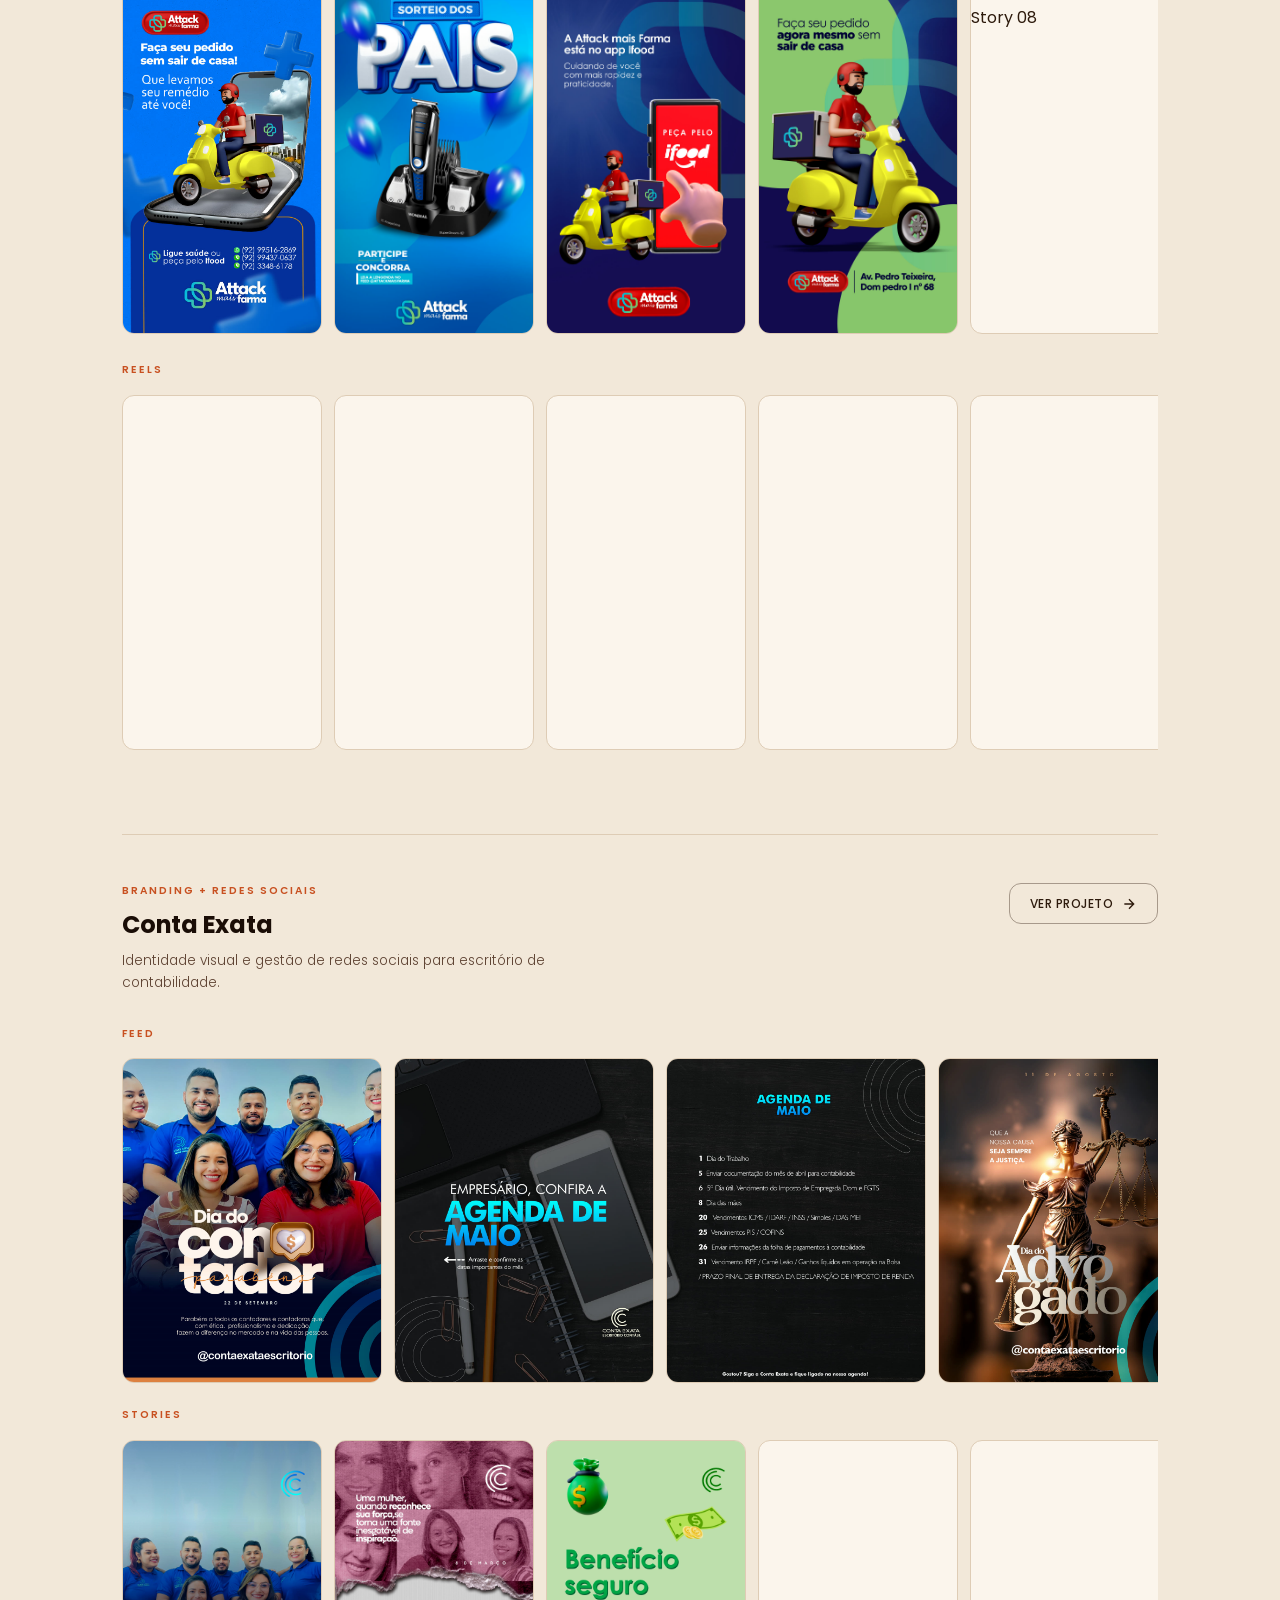
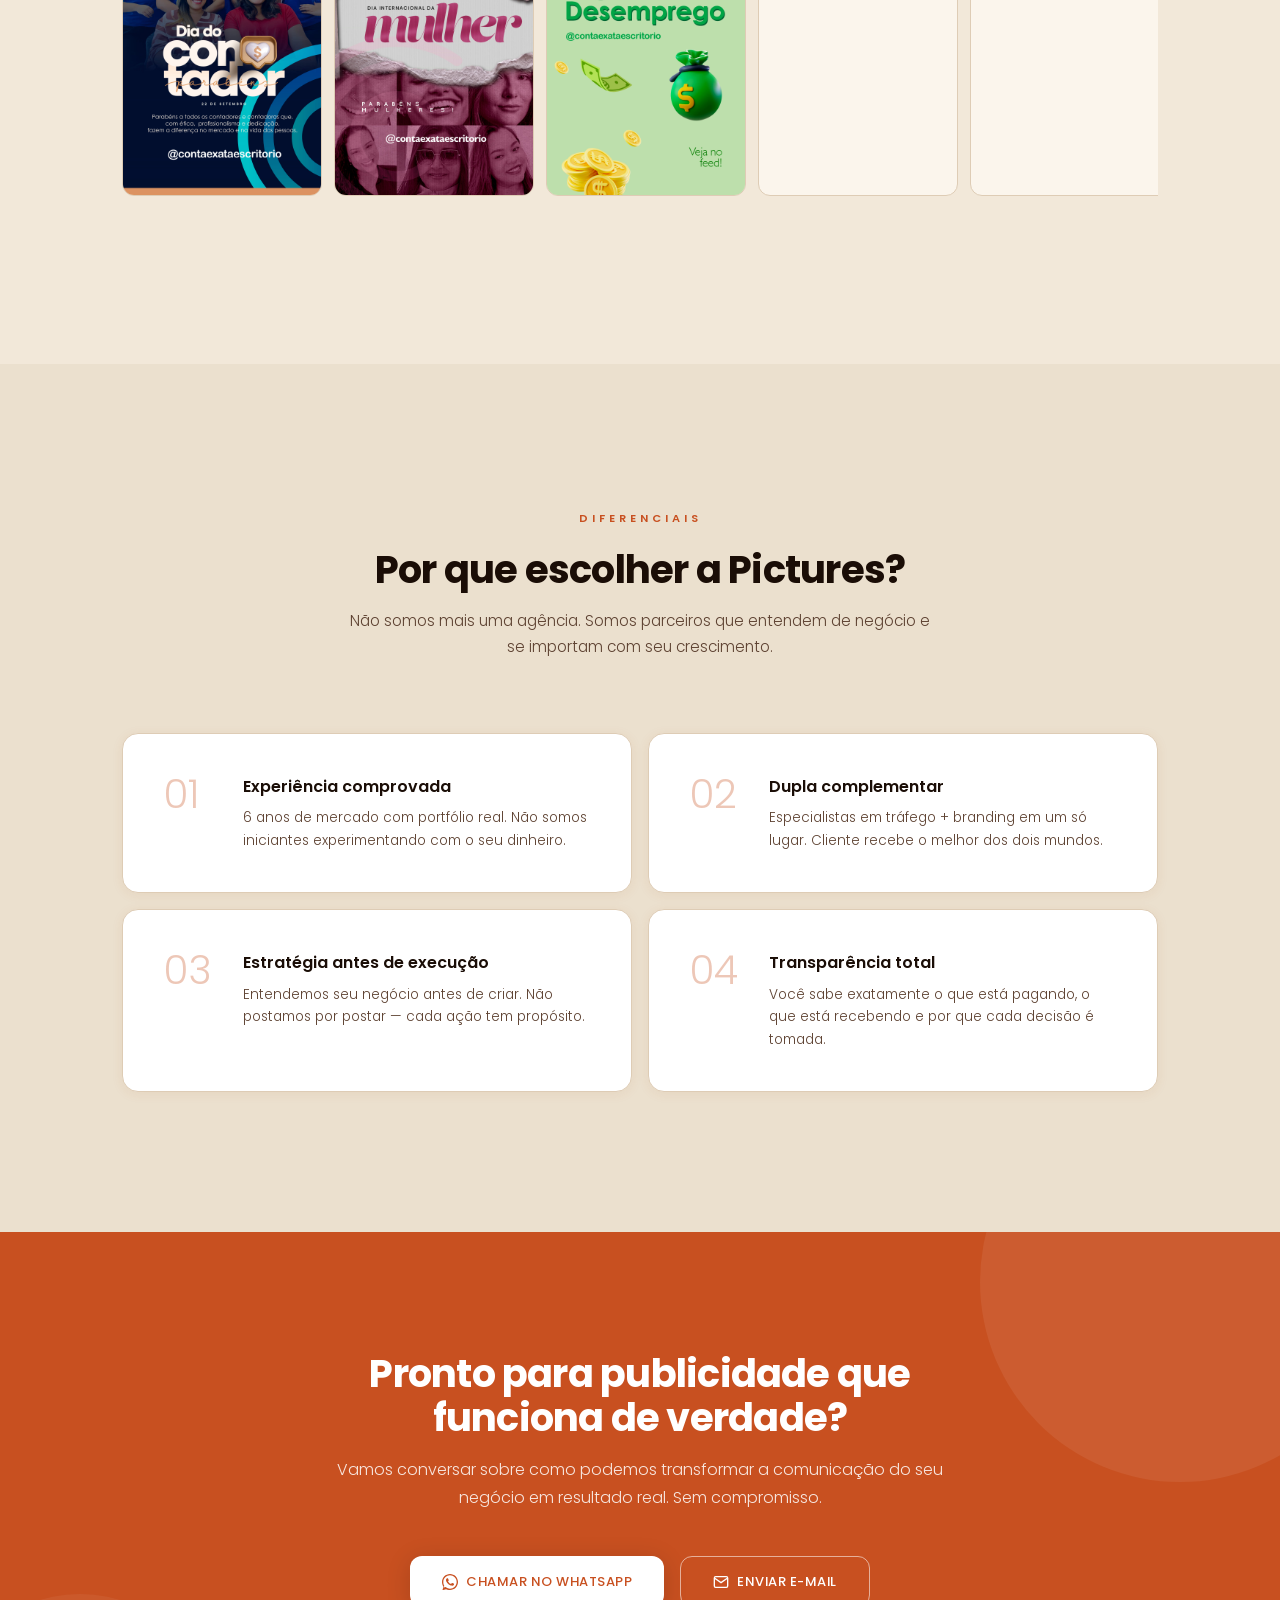
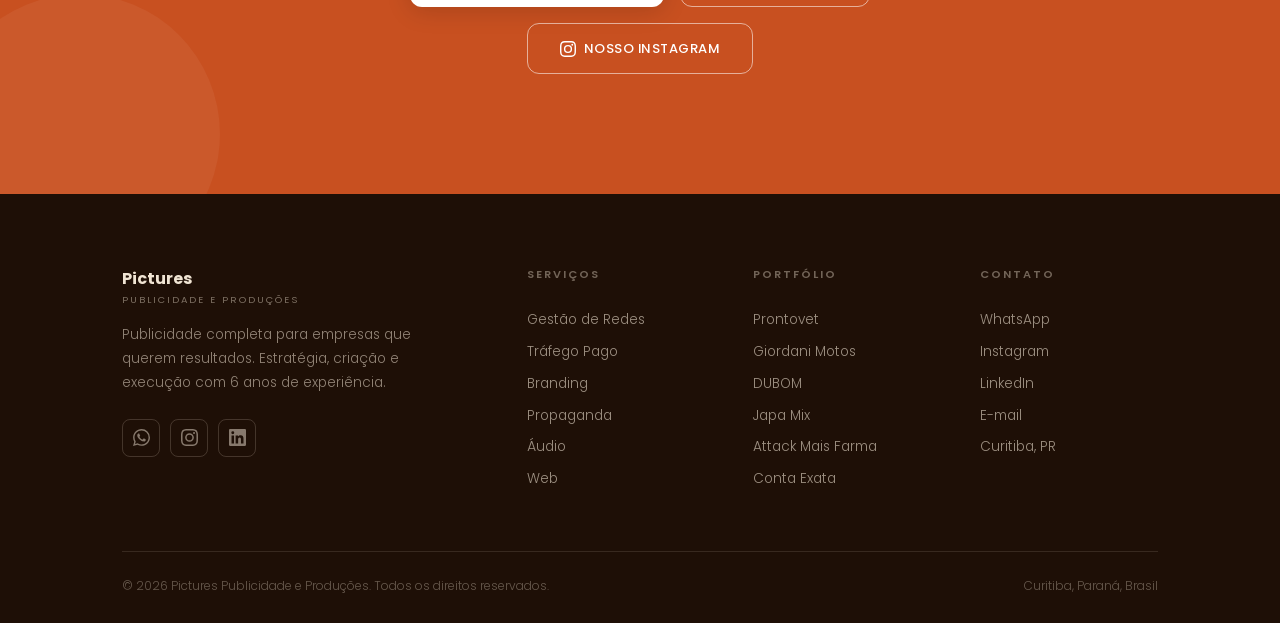
==== commit 30cf639e: "fix: Conta Exata - restore Dia do Contador (img-08) as first, remove 4 wrong images - Added img-08 (" ====
--- a/index.html
+++ b/index.html
@@ -627,21 +627,18 @@
 
           <span class="carousel-label">Feed</span>
           <div class="image-row image-row-feed" style="margin-bottom: 20px;">
-            <div class="row-img" data-lightbox><img decoding="async" src="assets/portfolio/conta-exata/imagens-web/img-04.jpg" alt="Conta Exata - 04" loading="lazy"></div>
+            <div class="row-img" data-lightbox><img decoding="async" src="assets/portfolio/conta-exata/imagens-web/img-08.jpg" alt="Conta Exata - 08" loading="lazy"></div>
             <div class="row-img" data-lightbox><img decoding="async" src="assets/portfolio/conta-exata/imagens-web/img-21.jpg" alt="Conta Exata - 21" loading="lazy"></div>
             <div class="row-img" data-lightbox><img decoding="async" src="assets/portfolio/conta-exata/imagens-web/img-22.jpg" alt="Conta Exata - 22" loading="lazy"></div>
             <div class="row-img" data-lightbox><img decoding="async" src="assets/portfolio/conta-exata/imagens-web/img-05.jpg" alt="Conta Exata - 05" loading="lazy"></div>
             <div class="row-img" data-lightbox><img decoding="async" src="assets/portfolio/conta-exata/imagens-web/img-06.jpg" alt="Conta Exata - 06" loading="lazy"></div>
             <div class="row-img" data-lightbox><img decoding="async" src="assets/portfolio/conta-exata/imagens-web/img-15.jpg" alt="Conta Exata - 15" loading="lazy"></div>
             <div class="row-img" data-lightbox><img decoding="async" src="assets/portfolio/conta-exata/imagens-web/img-20.jpg" alt="Conta Exata - 20" loading="lazy"></div>
-            <div class="row-img" data-lightbox><img decoding="async" src="assets/portfolio/conta-exata/imagens-web/img-01.jpg" alt="Conta Exata - 01" loading="lazy"></div>
-            <div class="row-img" data-lightbox><img decoding="async" src="assets/portfolio/conta-exata/imagens-web/img-03.jpg" alt="Conta Exata - 03" loading="lazy"></div>
             <div class="row-img" data-lightbox><img decoding="async" src="assets/portfolio/conta-exata/imagens-web/img-09.jpg" alt="Conta Exata - 09" loading="lazy"></div>
             <div class="row-img" data-lightbox><img decoding="async" src="assets/portfolio/conta-exata/imagens-web/img-10.jpg" alt="Conta Exata - 10" loading="lazy"></div>
             <div class="row-img" data-lightbox><img decoding="async" src="assets/portfolio/conta-exata/imagens-web/img-13.jpg" alt="Conta Exata - 13" loading="lazy"></div>
             <div class="row-img" data-lightbox><img decoding="async" src="assets/portfolio/conta-exata/imagens-web/img-14.jpg" alt="Conta Exata - 14" loading="lazy"></div>
             <div class="row-img" data-lightbox><img decoding="async" src="assets/portfolio/conta-exata/imagens-web/img-16.jpg" alt="Conta Exata - 16" loading="lazy"></div>
-            <div class="row-img" data-lightbox><img decoding="async" src="assets/portfolio/conta-exata/imagens-web/img-17.jpg" alt="Conta Exata - 17" loading="lazy"></div>
             <div class="row-img" data-lightbox><img decoding="async" src="assets/portfolio/conta-exata/imagens-web/img-19.jpg" alt="Conta Exata - 19" loading="lazy"></div>
             <div class="row-img" data-lightbox><img decoding="async" src="assets/portfolio/conta-exata/imagens-web/img-23.jpg" alt="Conta Exata - 23" loading="lazy"></div>
             <div class="row-img" data-lightbox><img decoding="async" src="assets/portfolio/conta-exata/imagens-web/img-11.jpg" alt="Conta Exata - 11" loading="lazy"></div>
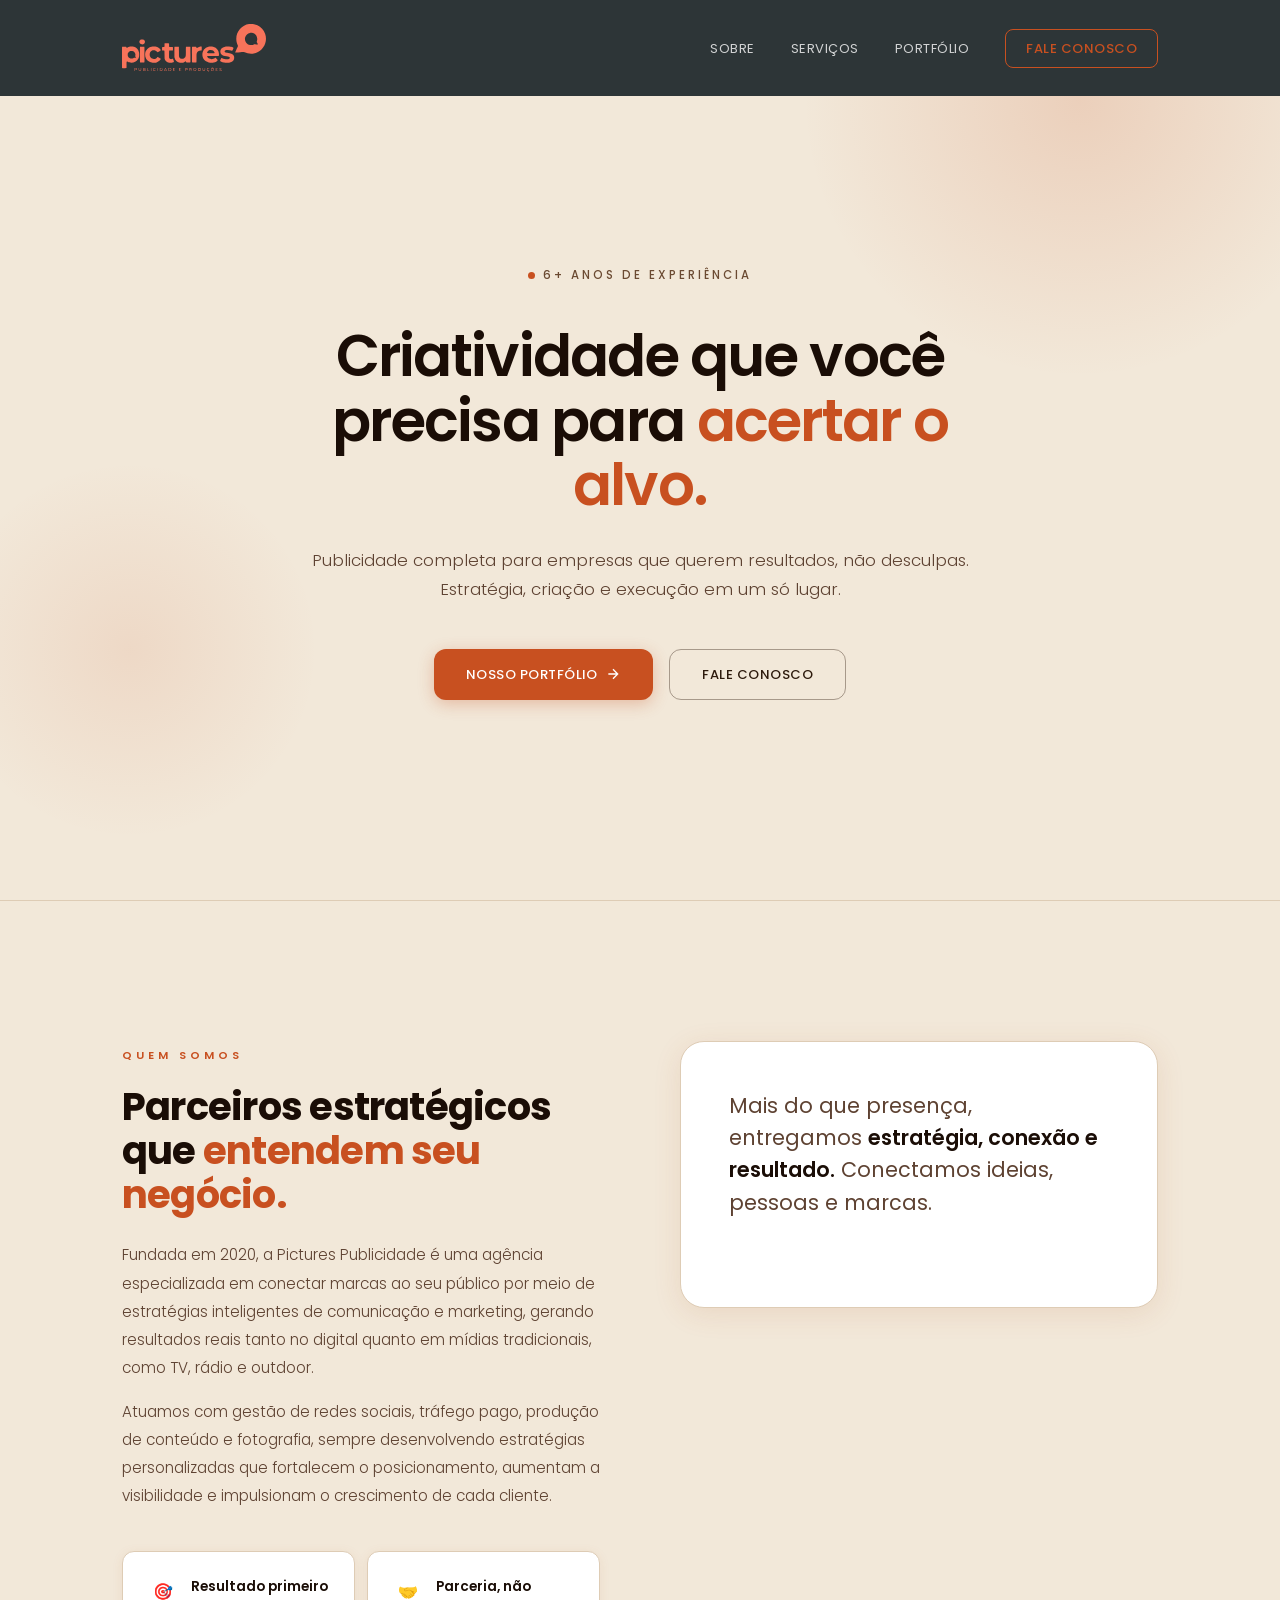
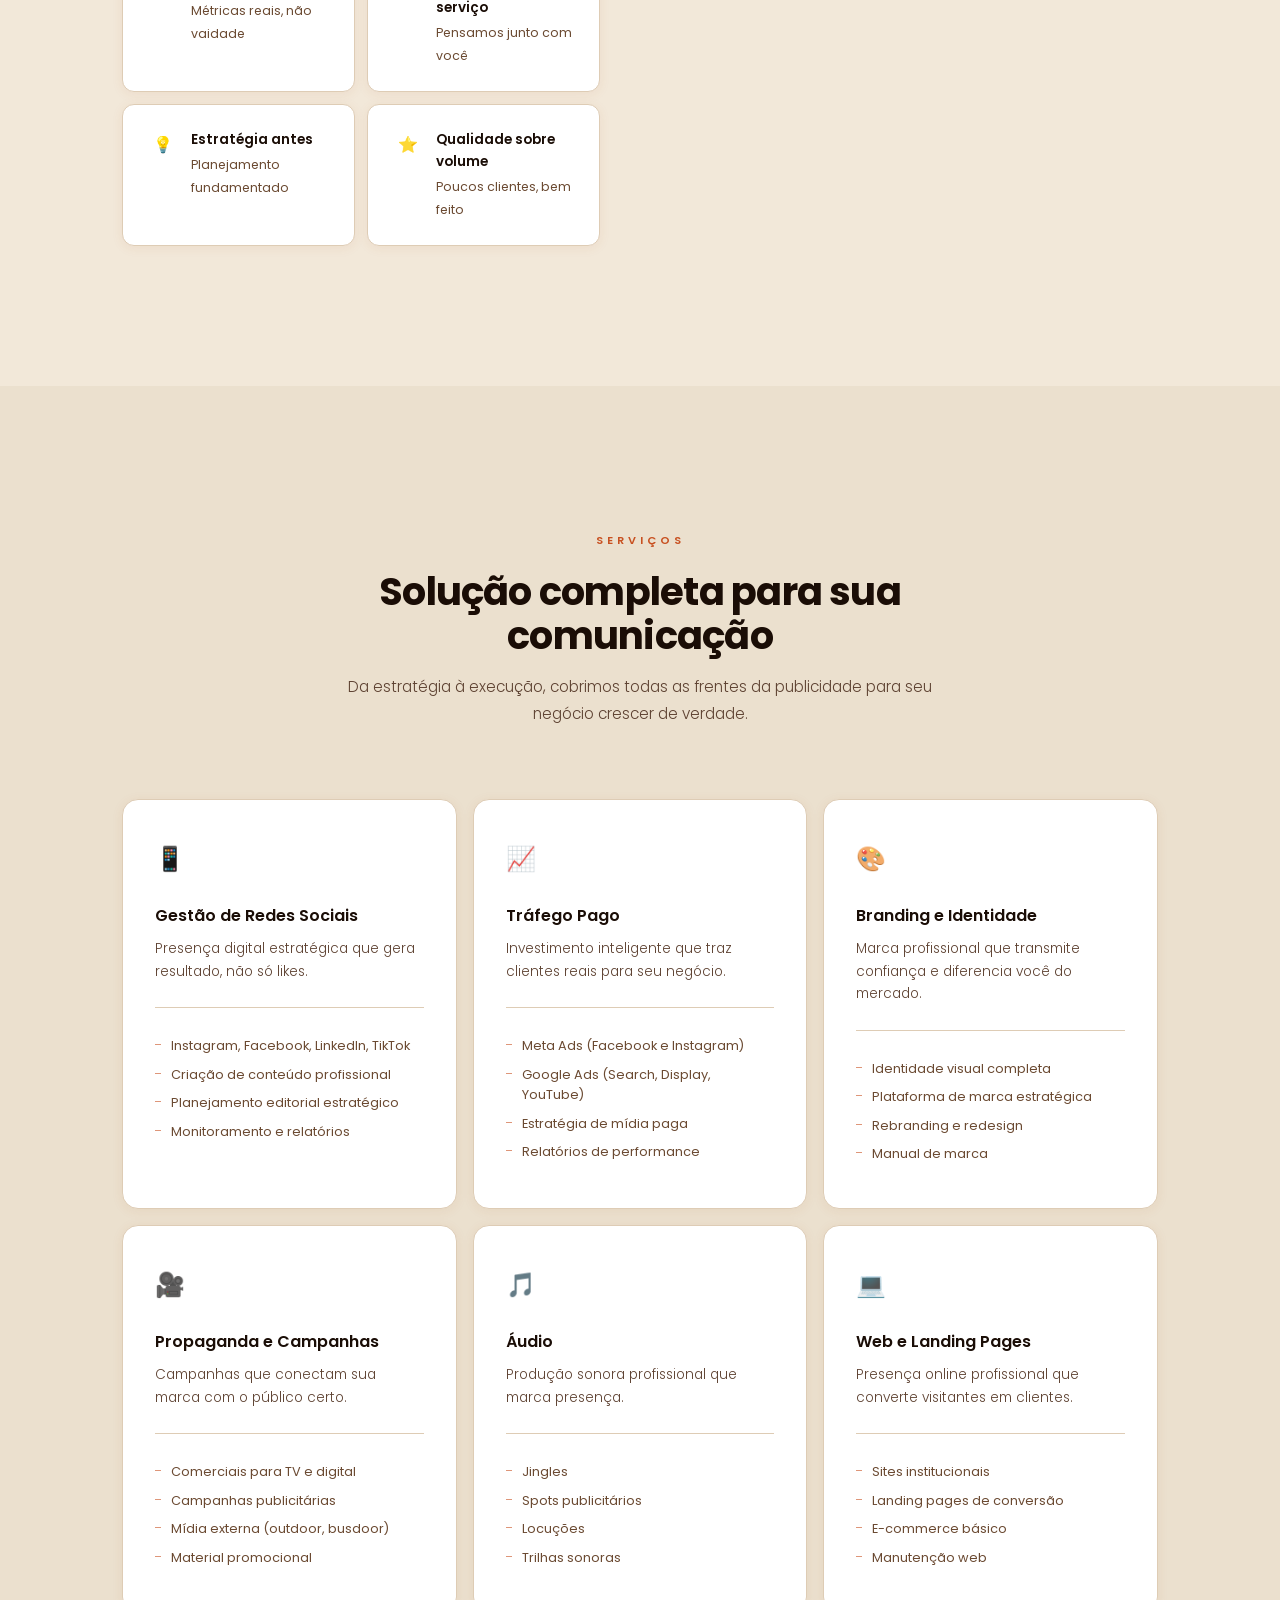
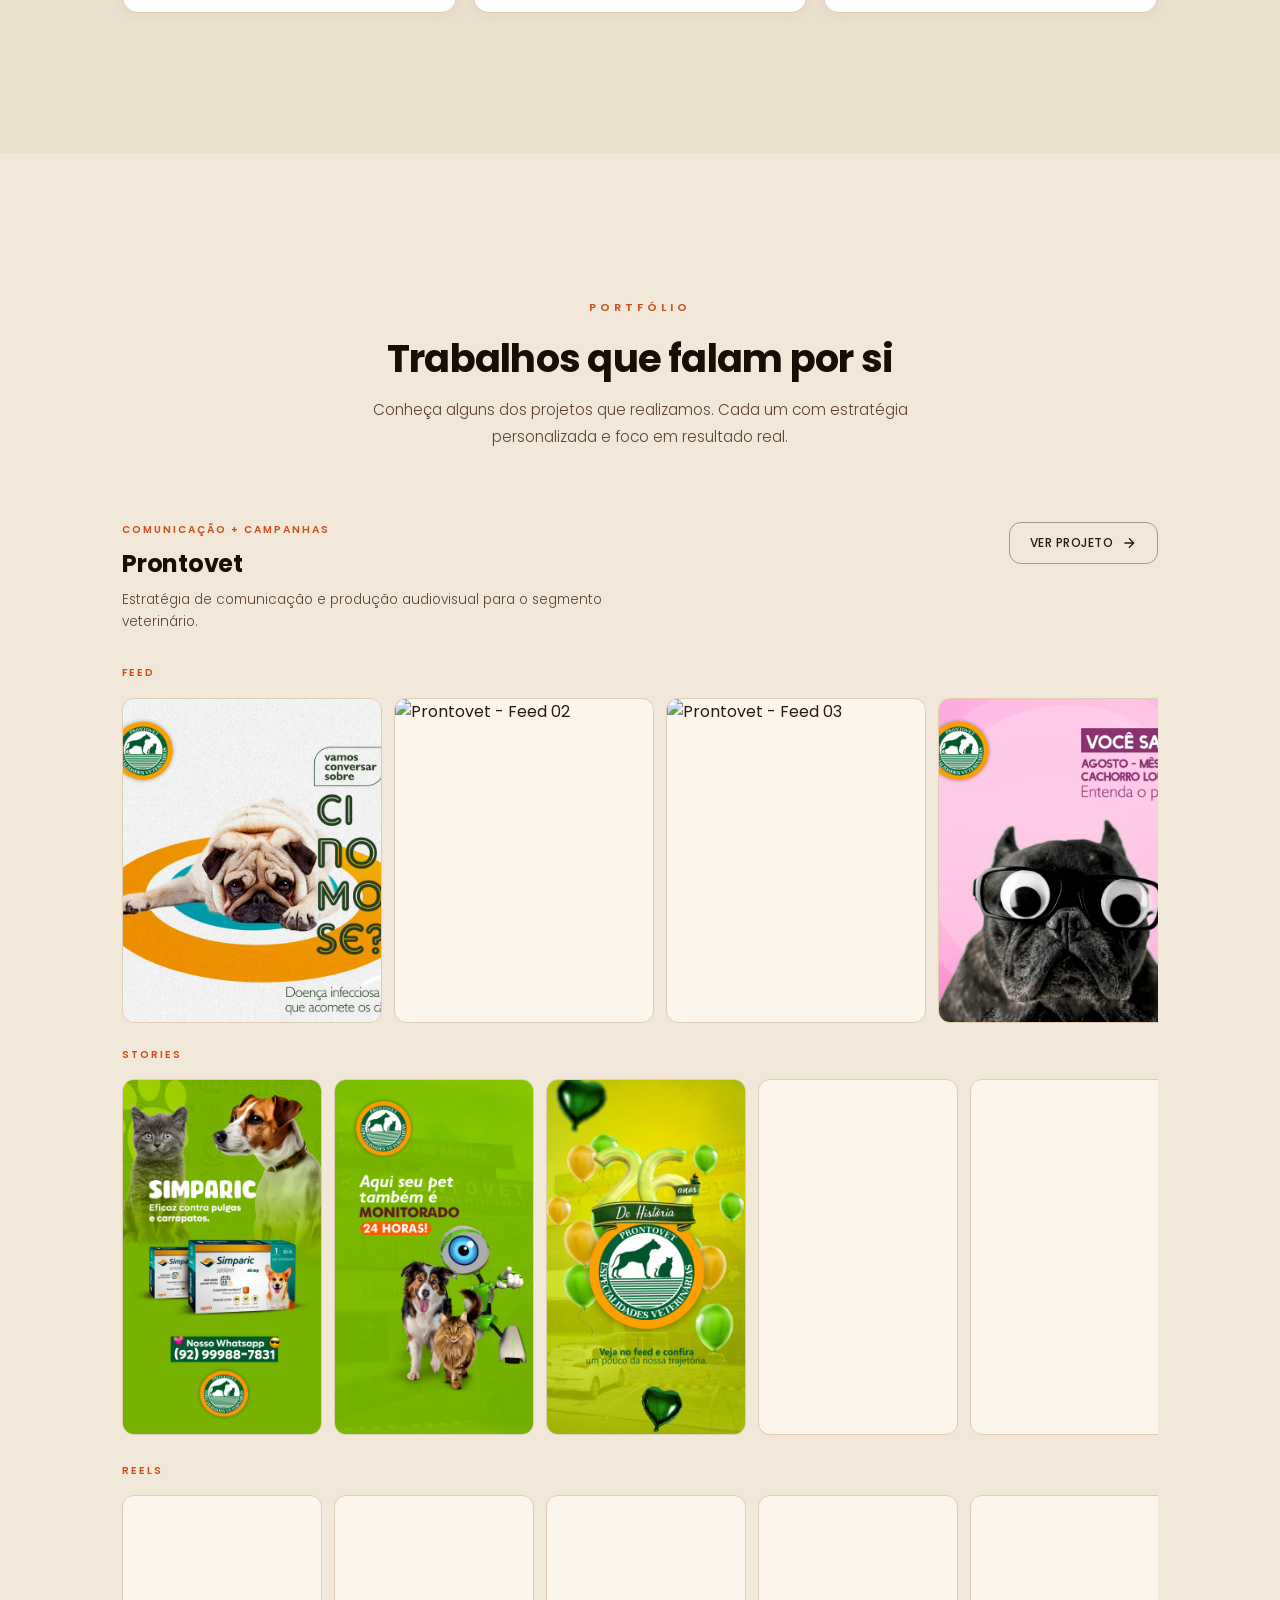
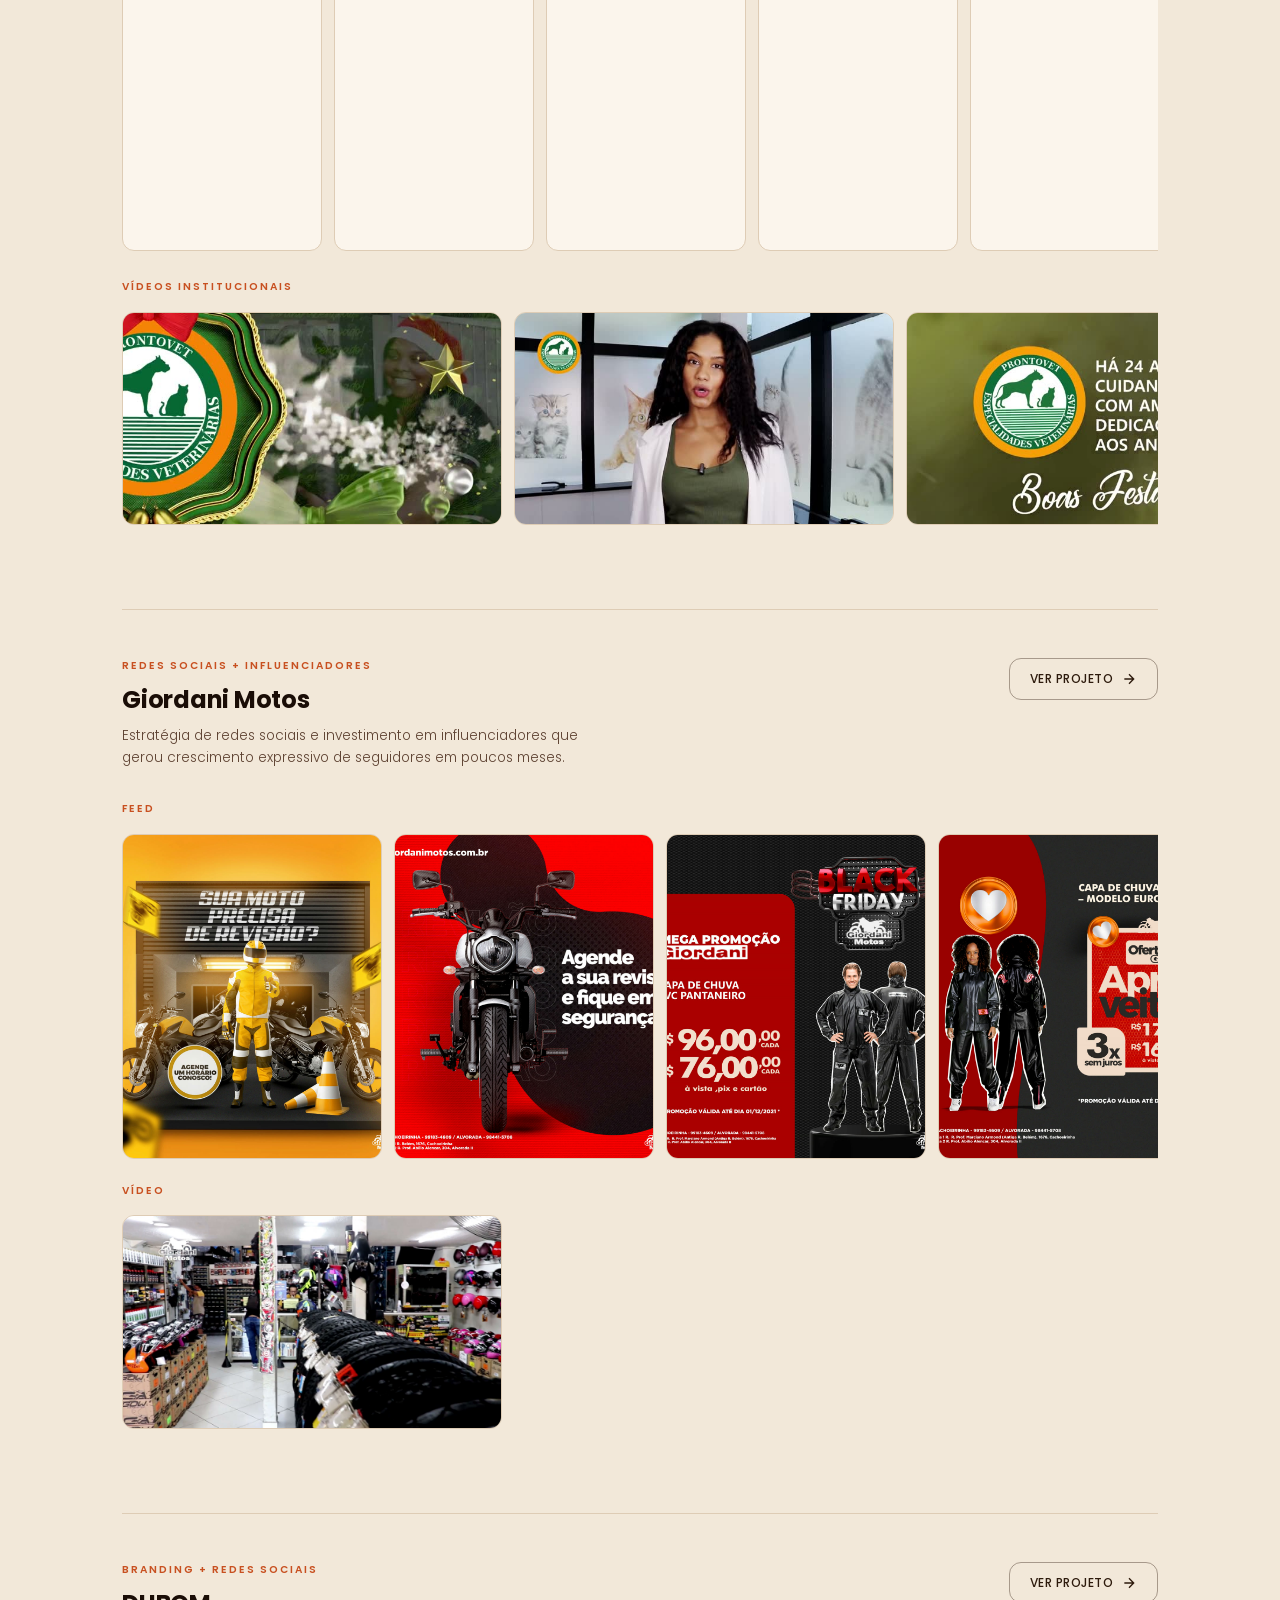
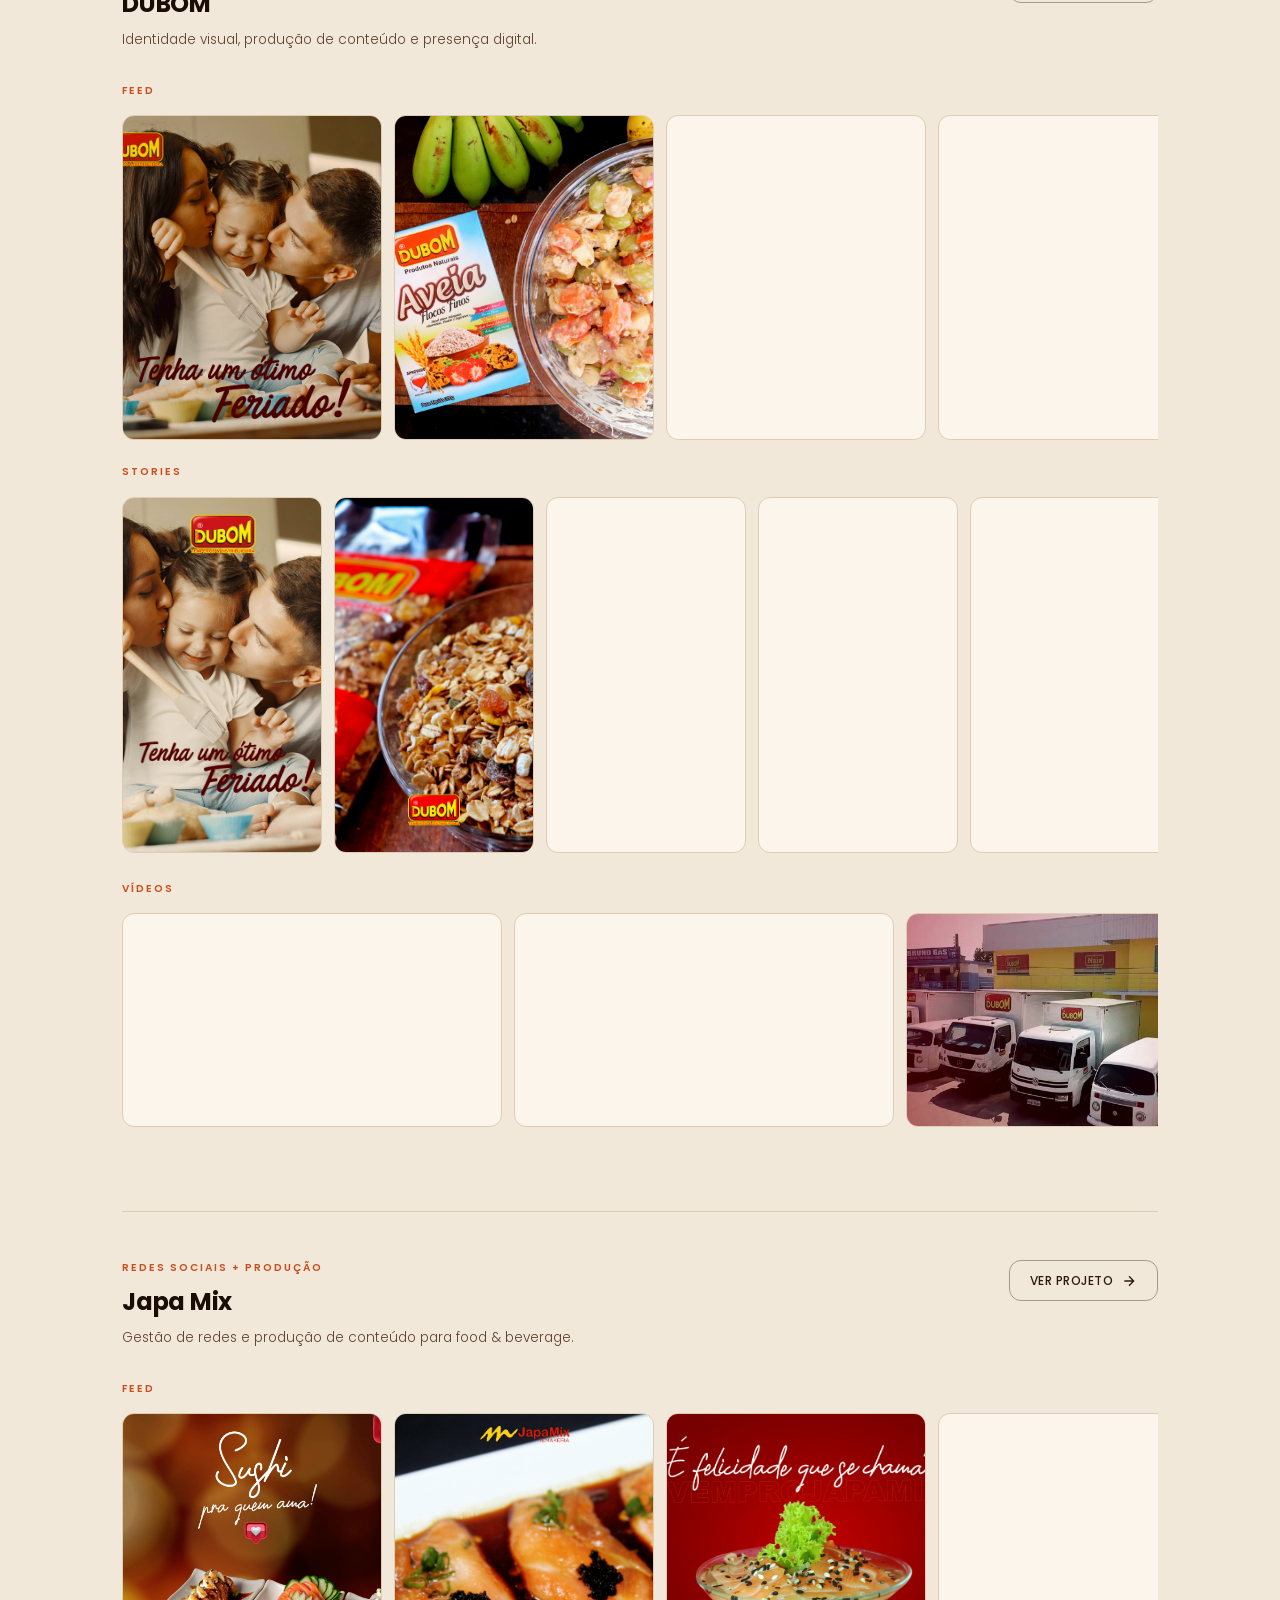
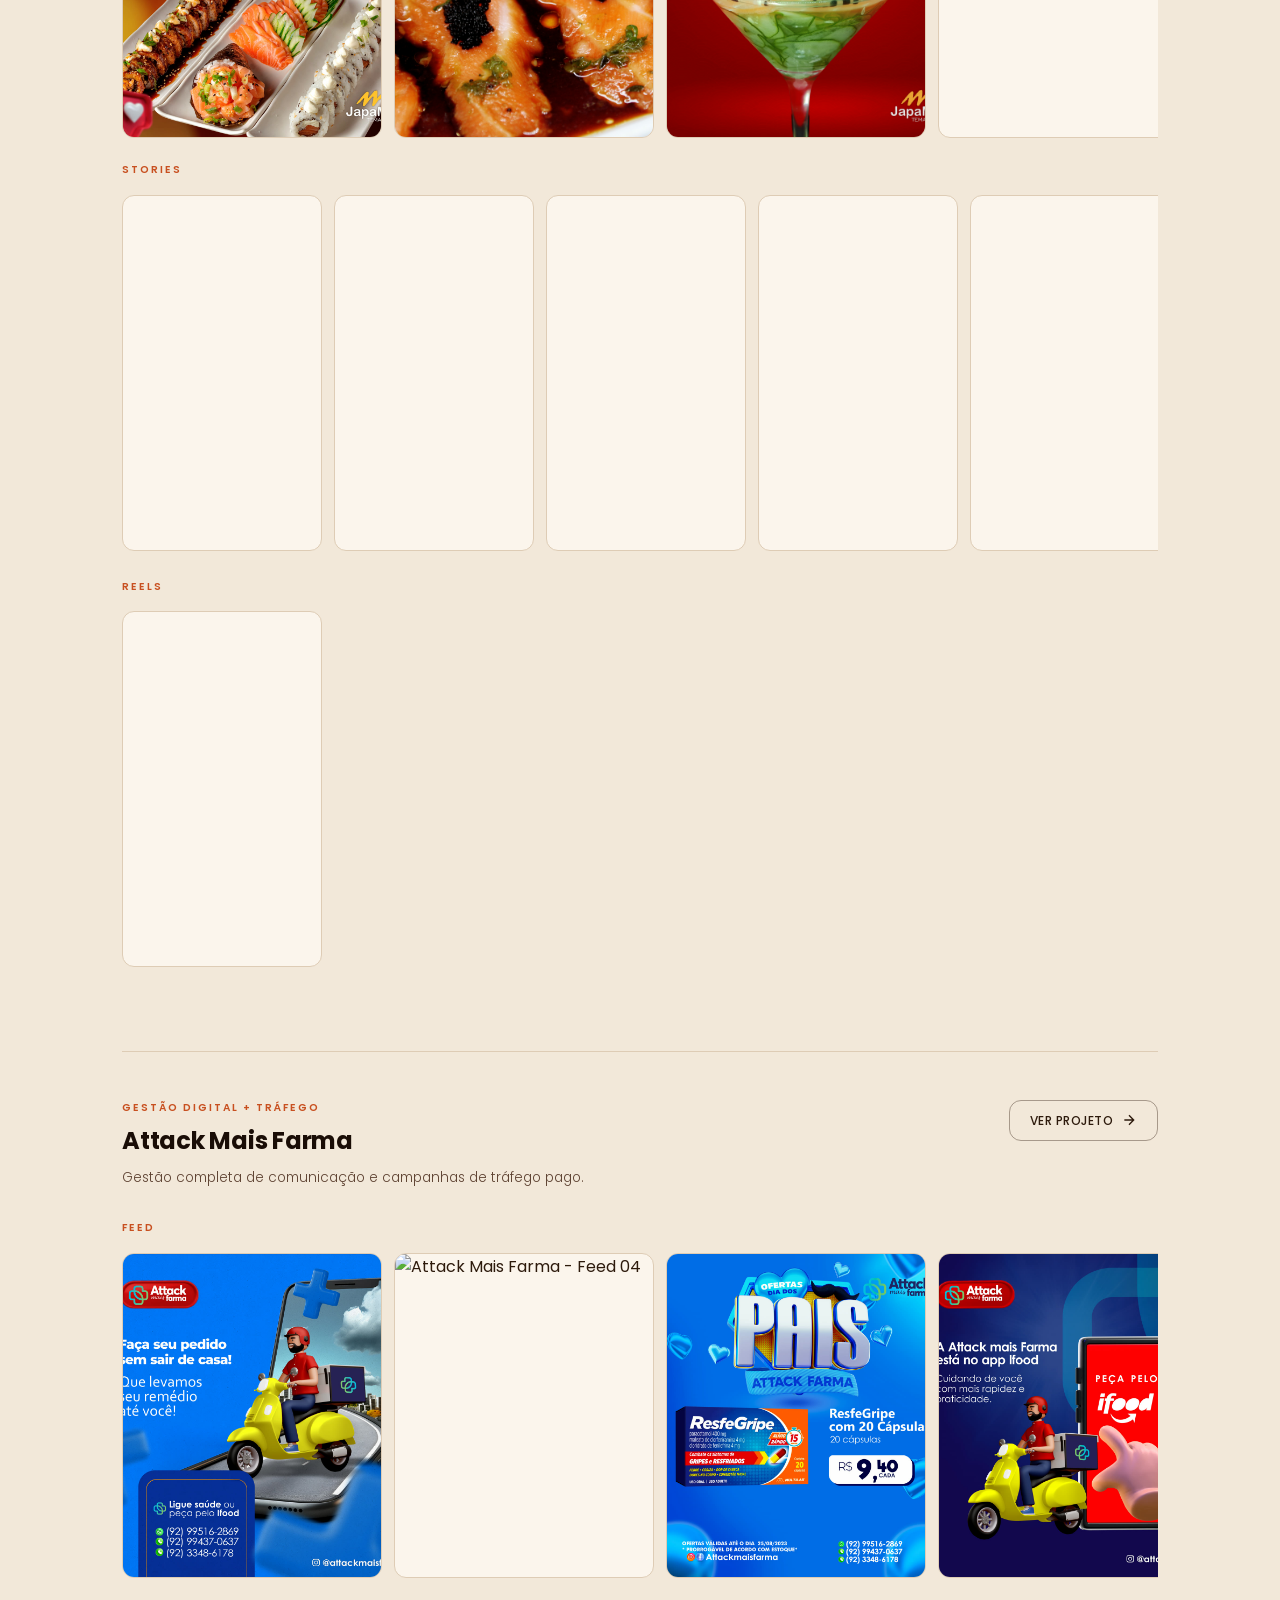
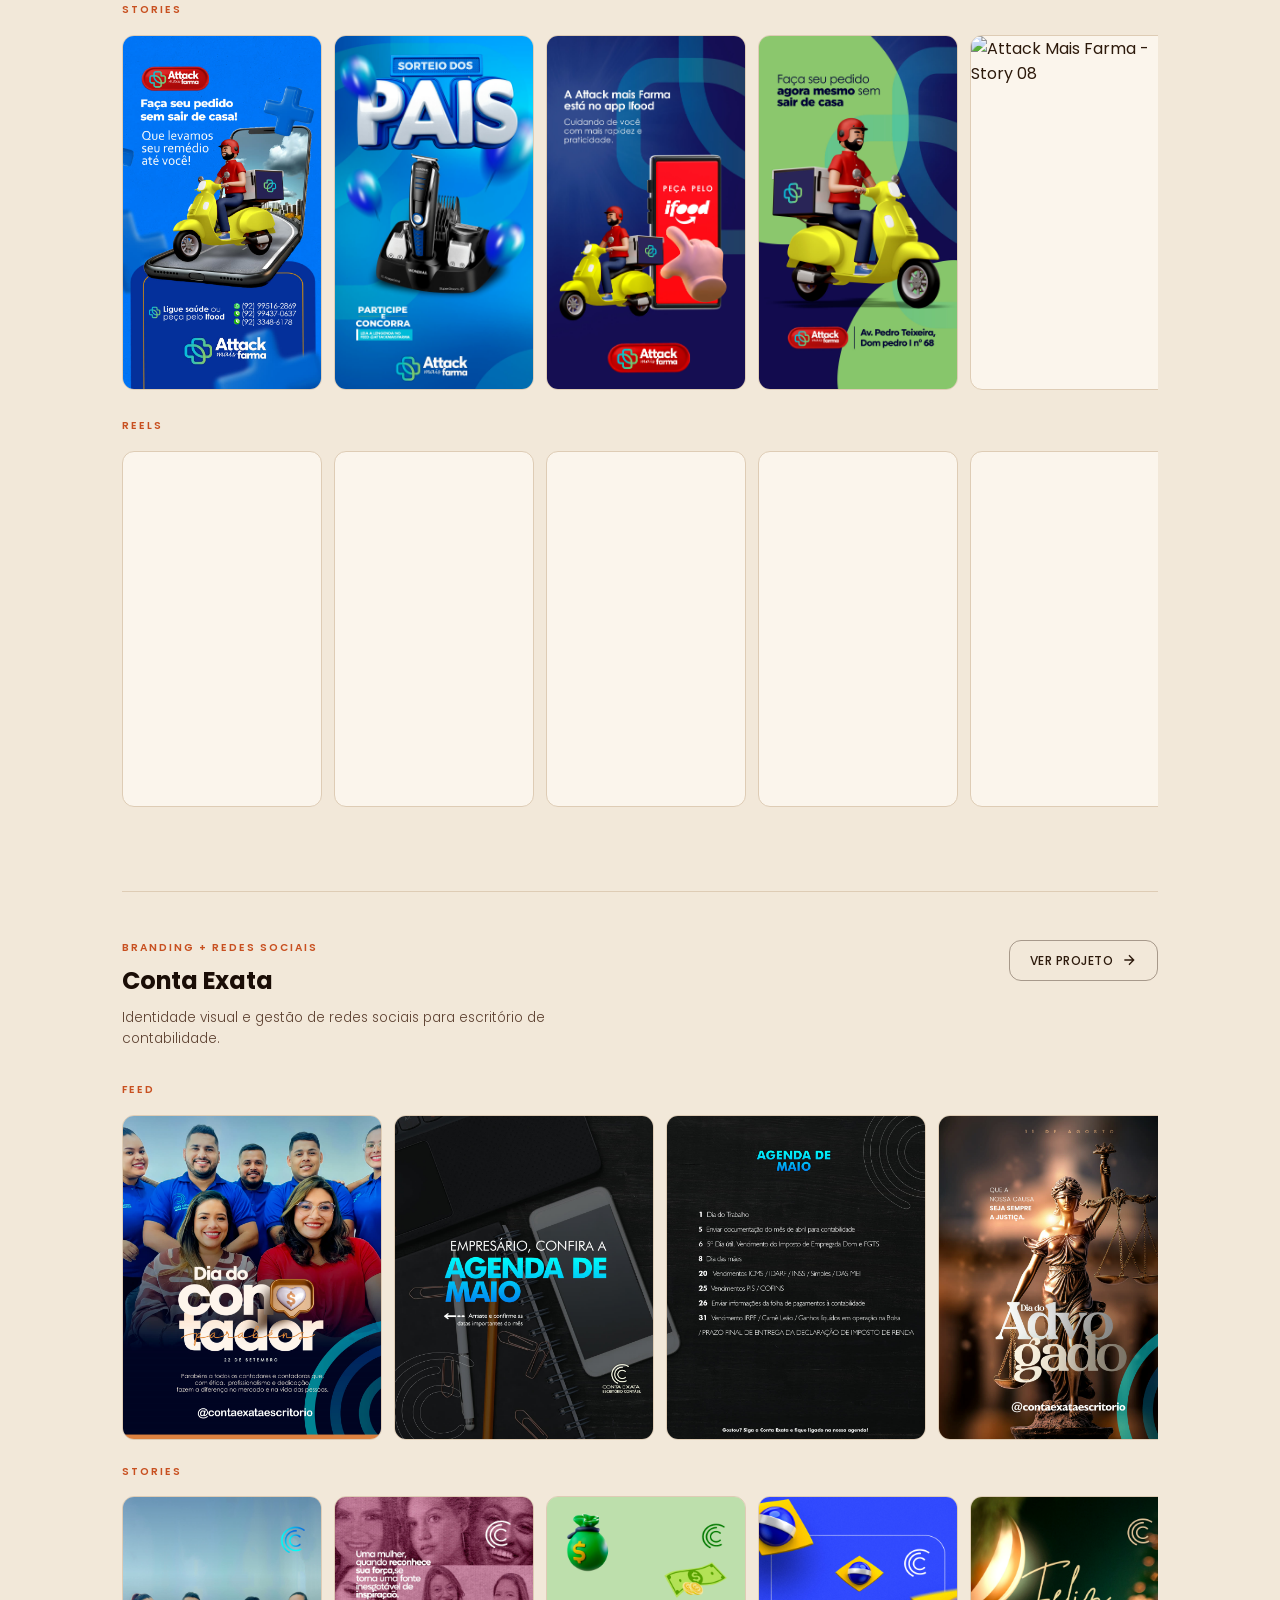
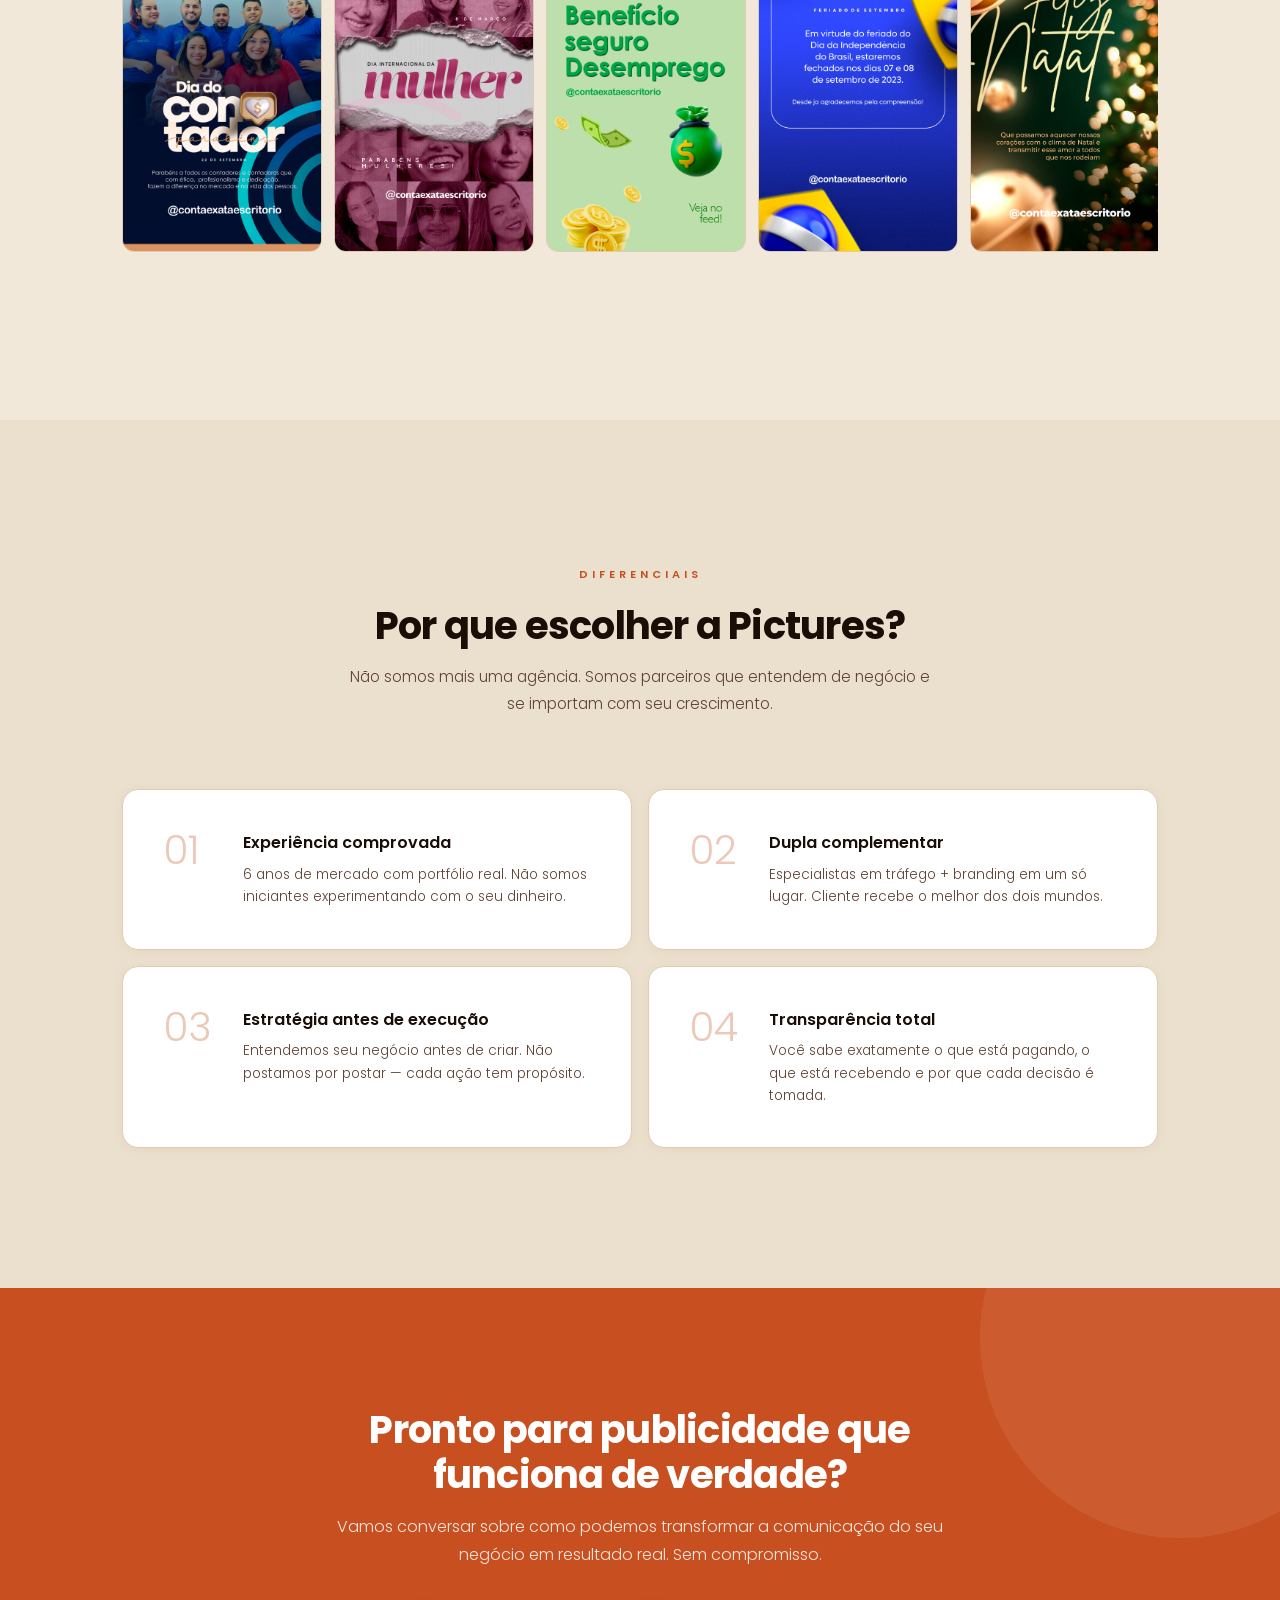
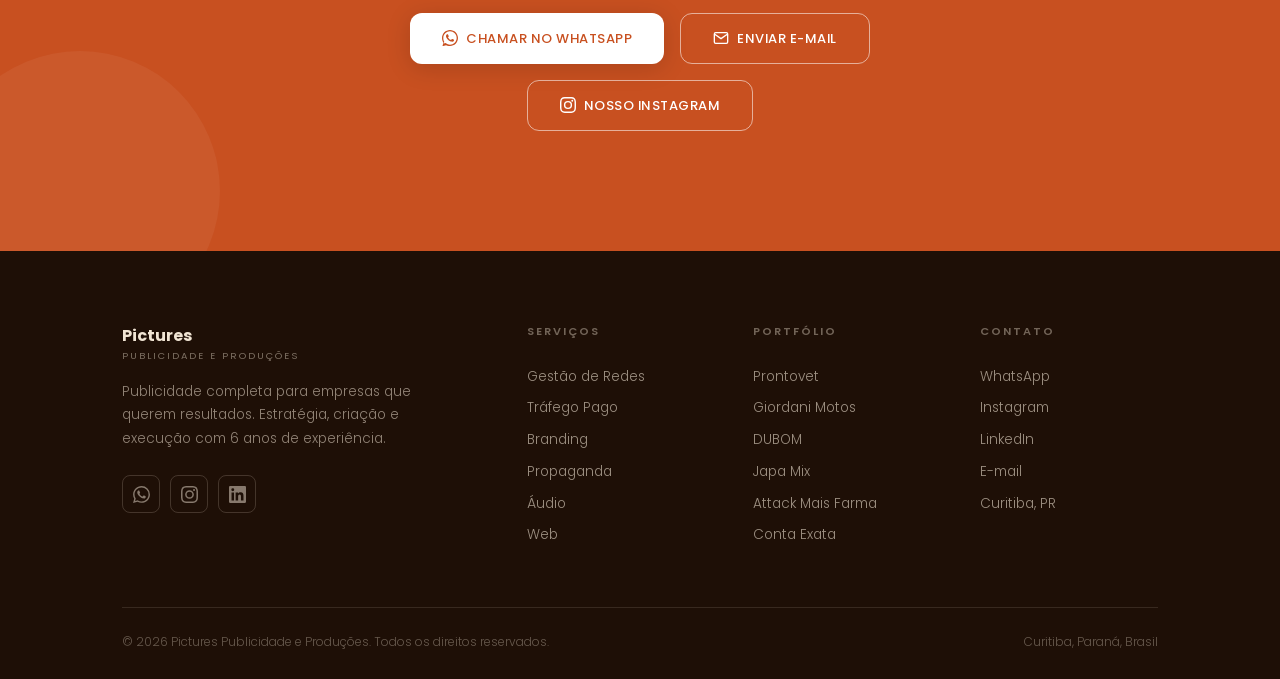
==== commit 51280878: "update: About section - correct founding year (2020), update copy and tagline - Fix founding year fr" ====
--- a/index.html
+++ b/index.html
@@ -4,7 +4,7 @@
   <meta charset="UTF-8">
   <meta name="viewport" content="width=device-width, initial-scale=1.0">
   <title>Pictures Publicidade e Produções | Publicidade Estratégica em Curitiba</title>
-  <meta name="description" content="Agência de publicidade completa em Curitiba. Gestão de redes sociais, tráfego pago, branding e produção audiovisual. 6 anos de experiência, resultados reais.">
+  <meta name="description" content="Agência de publicidade em Curitiba. Gestão de redes sociais, tráfego pago, produção de conteúdo e mídias tradicionais como TV, rádio e outdoor. Resultados reais desde 2020.">
   <meta name="keywords" content="agência publicidade curitiba, gestão redes sociais, tráfego pago, branding, identidade visual, marketing digital">
 
   <!-- Open Graph -->
@@ -122,12 +122,14 @@
           </h2>
 
           <p>
-            A Pictures Publicidade nasceu em 2018 com a visão de oferecer publicidade completa
-            para empresas que precisam de resultados reais, não apenas posts bonitos.
+            Fundada em 2020, a Pictures Publicidade é uma agência especializada em conectar marcas
+            ao seu público por meio de estratégias inteligentes de comunicação e marketing, gerando
+            resultados reais tanto no digital quanto em mídias tradicionais, como TV, rádio e outdoor.
           </p>
           <p>
-            Com 6 anos de experiência e um portfólio sólido, combinamos estratégia, criatividade
-            e execução em uma dupla complementar que cuida da comunicação do seu negócio como se fosse nosso.
+            Atuamos com gestão de redes sociais, tráfego pago, produção de conteúdo e fotografia,
+            sempre desenvolvendo estratégias personalizadas que fortalecem o posicionamento,
+            aumentam a visibilidade e impulsionam o crescimento de cada cliente.
           </p>
 
           <div class="about-values">
@@ -165,9 +167,9 @@
         <div class="about-visual reveal reveal-delay-2">
           <div class="about-card">
             <div class="tagline">
-              &ldquo;Publicidade de verdade vai além de posts bonitos &mdash; é
-              <span class="highlight">estratégia, criatividade e execução</span>
-              trabalhando juntas.&rdquo;
+              Mais do que presença, entregamos
+              <span class="highlight">estratégia, conexão e resultado.</span>
+              Conectamos ideias, pessoas e marcas.
             </div>
 
           </div>
